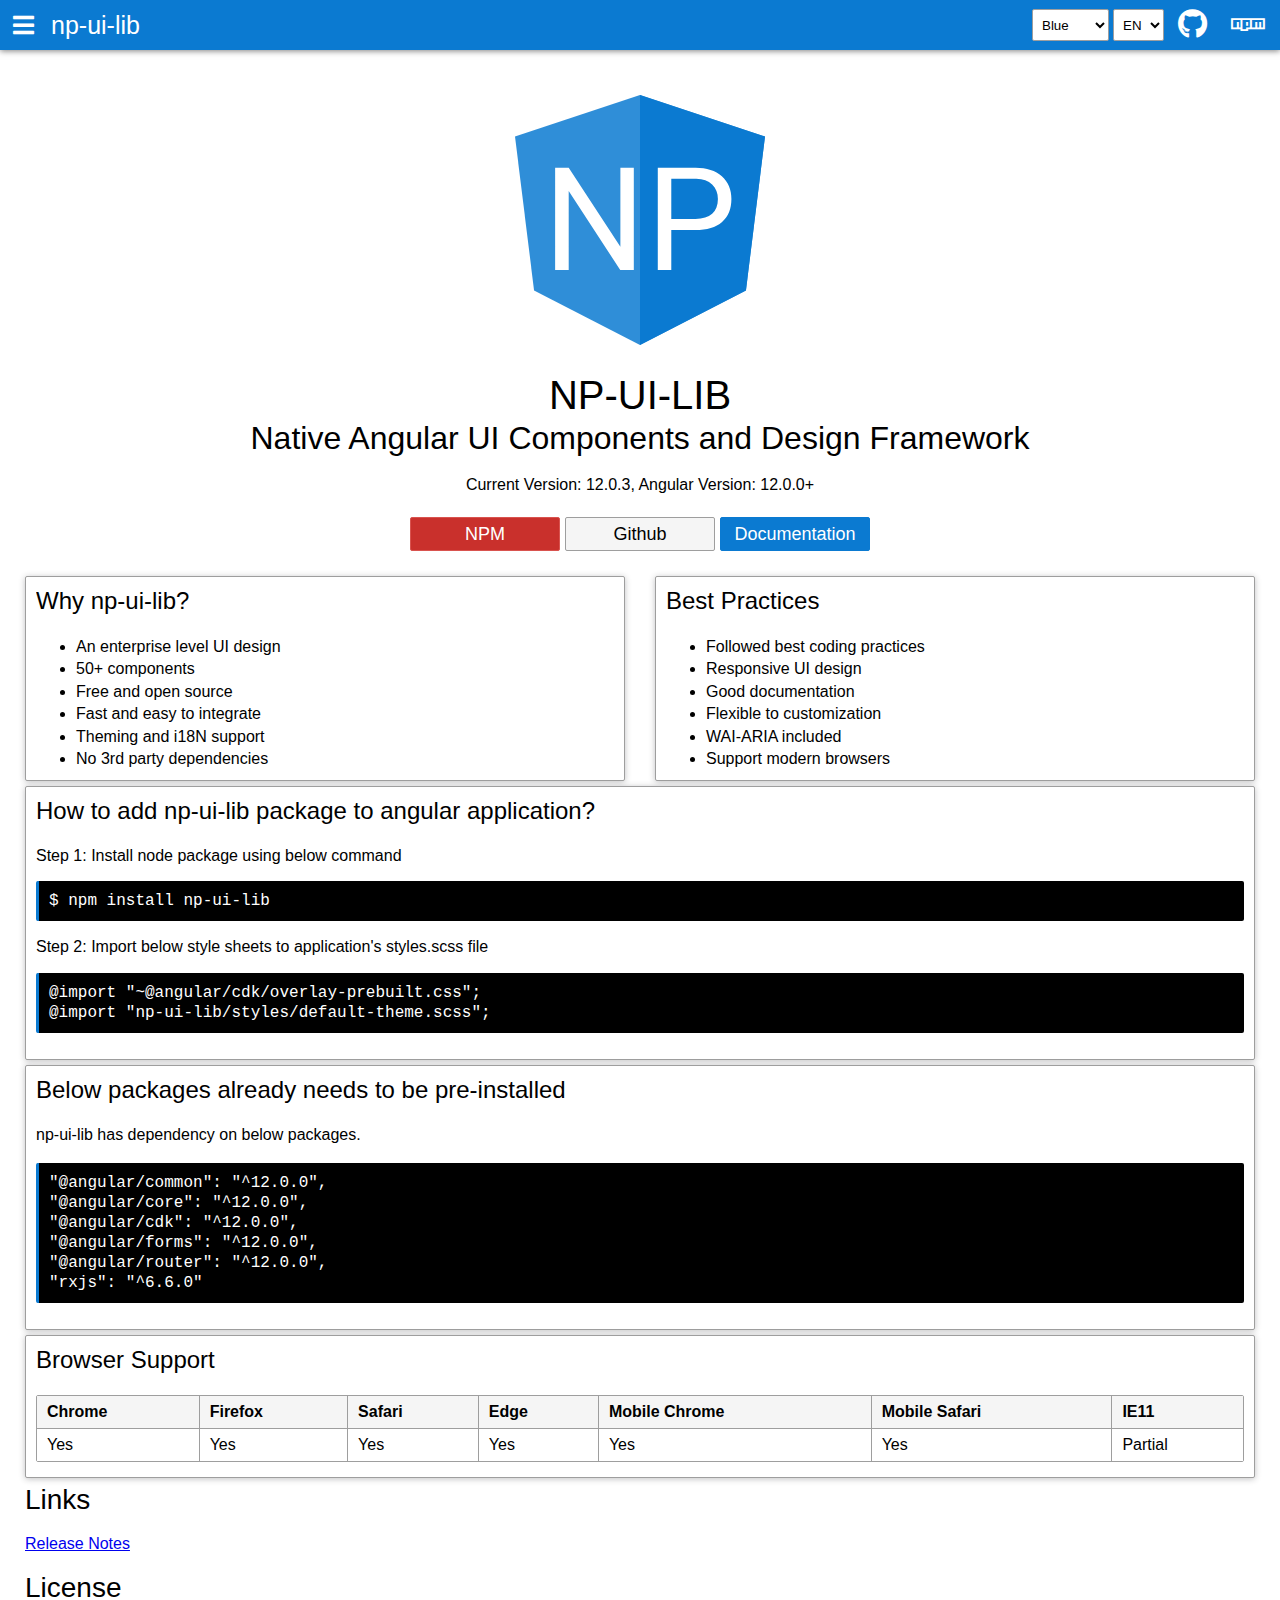
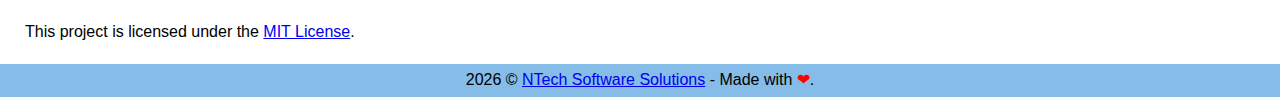
==== index.html @ be10146e "update website" ====
<!DOCTYPE html><html lang="en"><head>
    <meta charset="utf-8">
    <title>np-ui-lib - Angular UI Framework</title>
    <base href="/">
    <meta name="viewport" content="width=device-width, initial-scale=1">
    <link type="image/x-icon" href="favicon.ico" rel="icon">
  <style>html{font-family:Roboto,Helvetica Neue Light,Helvetica Neue,Helvetica,Arial,Lucida Grande,sans-serif;font-size:16px;line-height:1.4rem;}body{padding:0;height:100%;width:100%;}body{margin:0;}.blue-theme *{box-sizing:border-box;outline:none;}.blue-theme ::-ms-clear{display:none;}</style><link rel="stylesheet" href="styles.css" media="print" onload="this.media='all'"><noscript><link rel="stylesheet" href="styles.css"></noscript></head>
  <body class="blue-theme">
    <app-root></app-root>
  <script src="runtime-es2015.js" type="module"></script><script src="runtime-es5.js" nomodule defer></script><script src="polyfills-es5.js" nomodule defer></script><script src="polyfills-es2015.js" type="module"></script><script src="main-es2015.js" type="module"></script><script src="main-es5.js" nomodule defer></script>

</body></html>
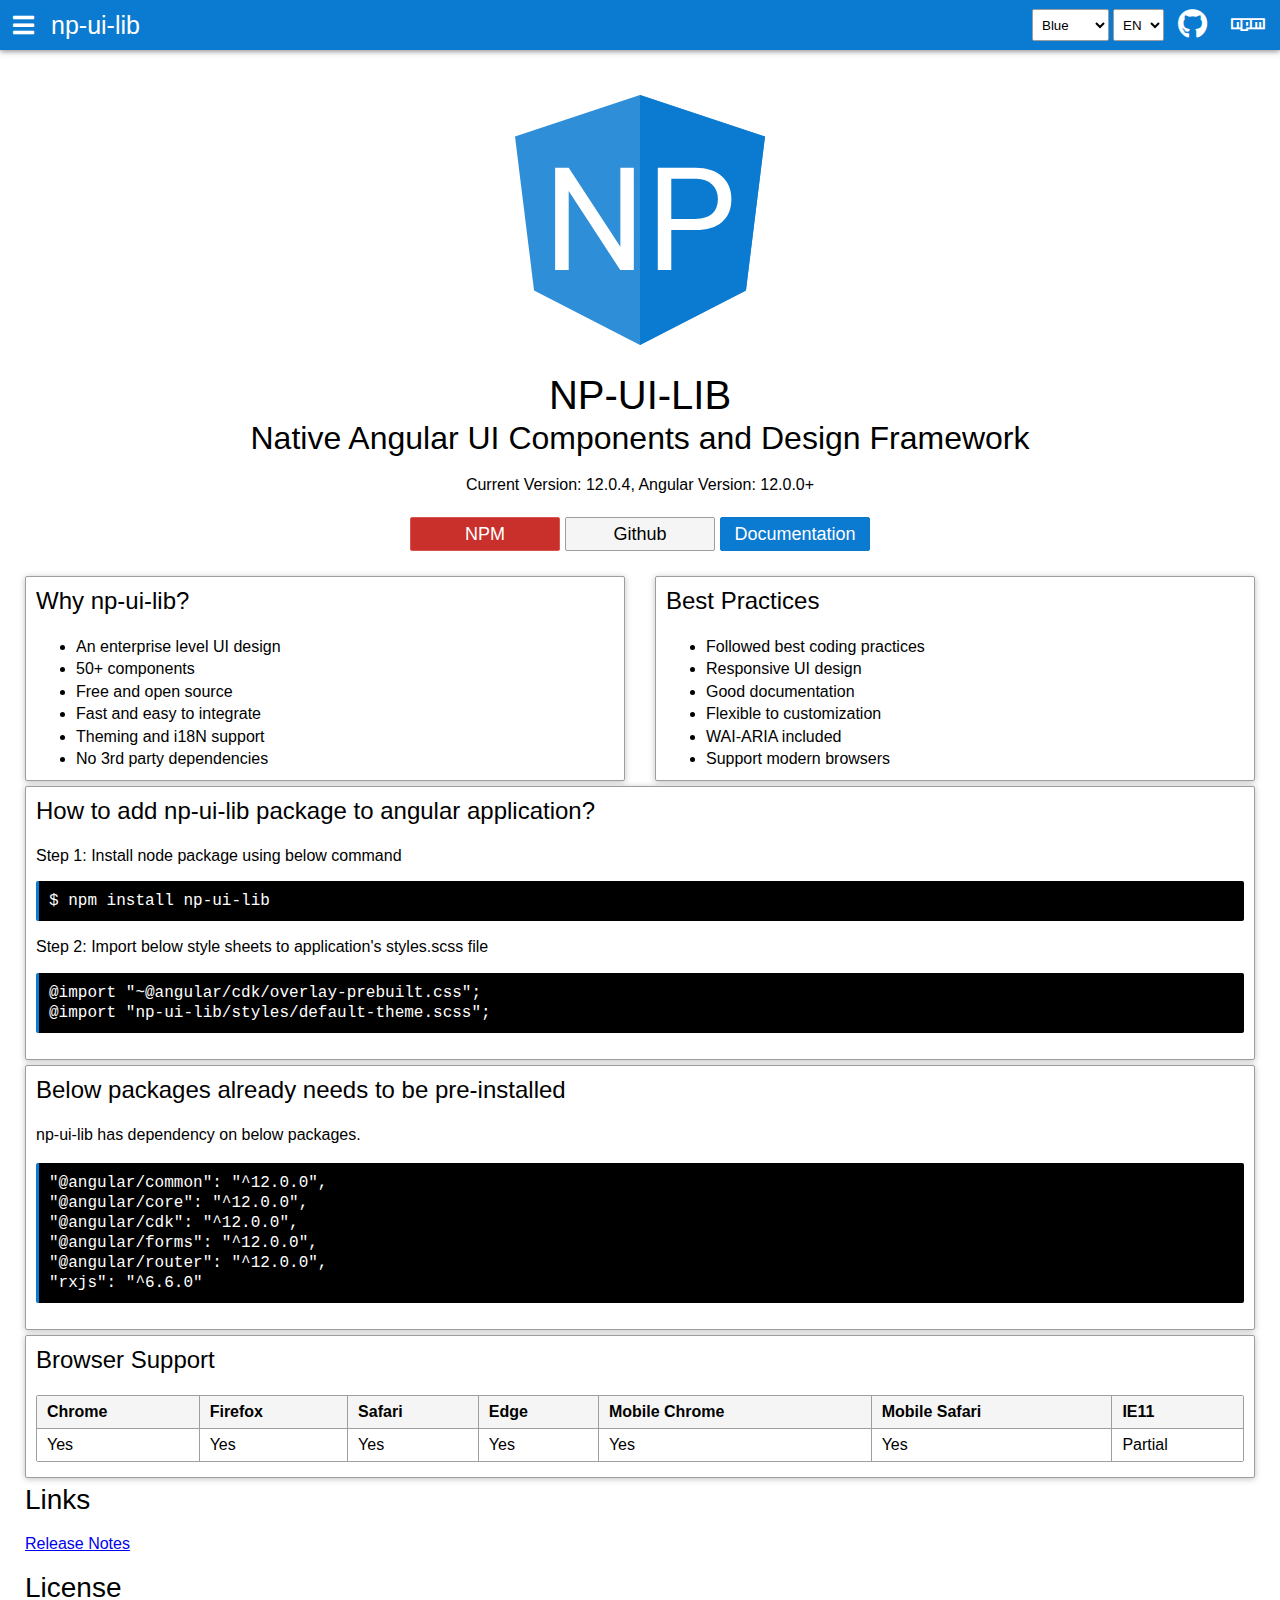
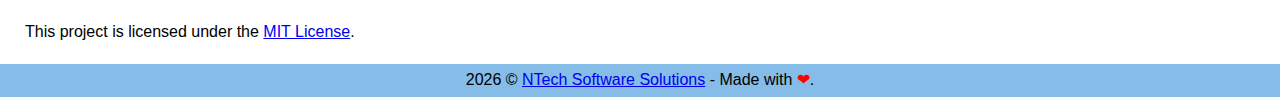
==== commit e589578b: "update website" ====
--- a/index.html
+++ b/index.html
@@ -1,12 +1,17 @@
 <!DOCTYPE html><html lang="en"><head>
-    <meta charset="utf-8">
-    <title>np-ui-lib - Angular UI Framework</title>
-    <base href="/">
-    <meta name="viewport" content="width=device-width, initial-scale=1">
-    <link type="image/x-icon" href="favicon.ico" rel="icon">
-  <style>html{font-family:Roboto,Helvetica Neue Light,Helvetica Neue,Helvetica,Arial,Lucida Grande,sans-serif;font-size:16px;line-height:1.4rem;}body{padding:0;height:100%;width:100%;}body{margin:0;}.blue-theme *{box-sizing:border-box;outline:none;}.blue-theme ::-ms-clear{display:none;}</style><link rel="stylesheet" href="styles.css" media="print" onload="this.media='all'"><noscript><link rel="stylesheet" href="styles.css"></noscript></head>
-  <body class="blue-theme">
-    <app-root></app-root>
-  <script src="runtime-es2015.js" type="module"></script><script src="runtime-es5.js" nomodule defer></script><script src="polyfills-es5.js" nomodule defer></script><script src="polyfills-es2015.js" type="module"></script><script src="main-es2015.js" type="module"></script><script src="main-es5.js" nomodule defer></script>
+  <title>np-ui-lib</title>
+  <base href="/">
+  <meta charset="utf-8">
+  <meta name="description" content="angular ui components and design framework">
+  <meta name="keywords" content="angular, angularjs, angular ui, ui framework, angular components, custom components, nilav patel, design framework">
+  <meta name="author" content="nilav patel">
+  <meta name="robots" content="index,follow">
+  <meta name="viewport" content="width=device-width, initial-scale=1">
+  <link type="image/x-icon" href="favicon.ico" rel="icon">
+<style>html{font-family:Roboto,Helvetica Neue Light,Helvetica Neue,Helvetica,Arial,Lucida Grande,sans-serif;font-size:16px;line-height:1.4rem;}body{padding:0;height:100%;width:100%;}body{margin:0;}.blue-theme *{box-sizing:border-box;outline:none;}.blue-theme ::-ms-clear{display:none;}</style><link rel="stylesheet" href="styles.css" media="print" onload="this.media='all'"><noscript><link rel="stylesheet" href="styles.css"></noscript></head>
+
+<body class="blue-theme">
+  <app-root></app-root>
+<script src="runtime-es2015.js" type="module"></script><script src="runtime-es5.js" nomodule defer></script><script src="polyfills-es5.js" nomodule defer></script><script src="polyfills-es2015.js" type="module"></script><script src="main-es2015.js" type="module"></script><script src="main-es5.js" nomodule defer></script>
 
 </body></html>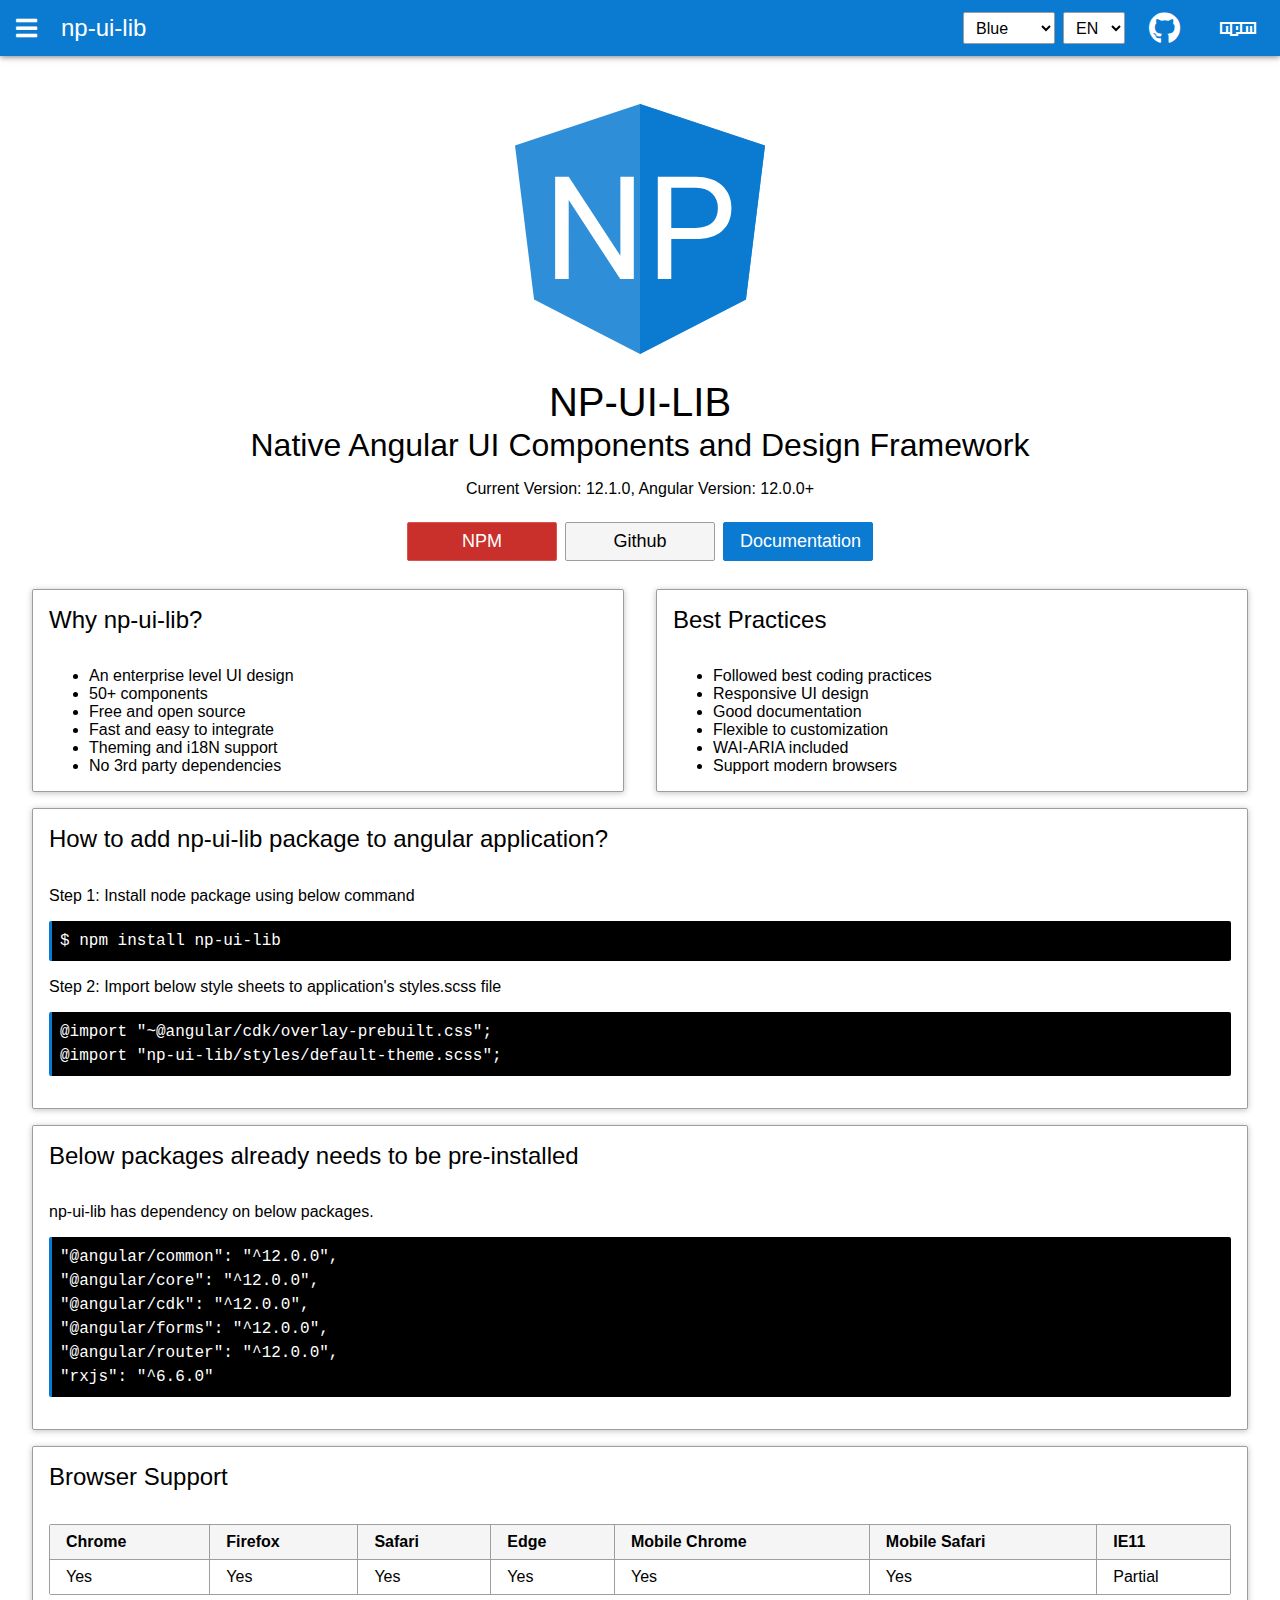
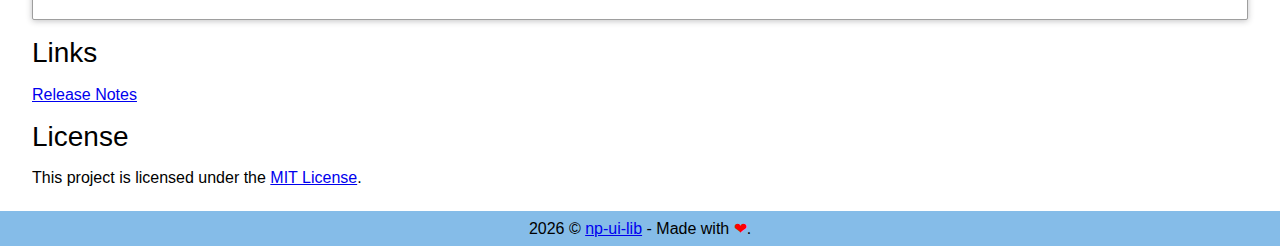
==== commit e62ee6a2: "update documentation" ====
--- a/index.html
+++ b/index.html
@@ -8,7 +8,7 @@
   <meta name="robots" content="index,follow">
   <meta name="viewport" content="width=device-width, initial-scale=1">
   <link type="image/x-icon" href="favicon.ico" rel="icon">
-<style>html{font-family:Roboto,Helvetica Neue Light,Helvetica Neue,Helvetica,Arial,Lucida Grande,sans-serif;font-size:16px;line-height:1.4rem;}body{padding:0;height:100%;width:100%;}body{margin:0;}.blue-theme *{box-sizing:border-box;outline:none;}.blue-theme ::-ms-clear{display:none;}</style><link rel="stylesheet" href="styles.css" media="print" onload="this.media='all'"><noscript><link rel="stylesheet" href="styles.css"></noscript></head>
+<style>html{font-family:Roboto,Helvetica Neue Light,Helvetica Neue,Helvetica,Arial,Lucida Grande,sans-serif;}body{margin:0;padding:0;height:100%;width:100%;}.blue-theme{font-size:16px;}.blue-theme *{box-sizing:border-box;outline:none;}.blue-theme ::-ms-clear{display:none;}</style><link rel="stylesheet" href="styles.css" media="print" onload="this.media='all'"><noscript><link rel="stylesheet" href="styles.css"></noscript></head>
 
 <body class="blue-theme">
   <app-root></app-root>
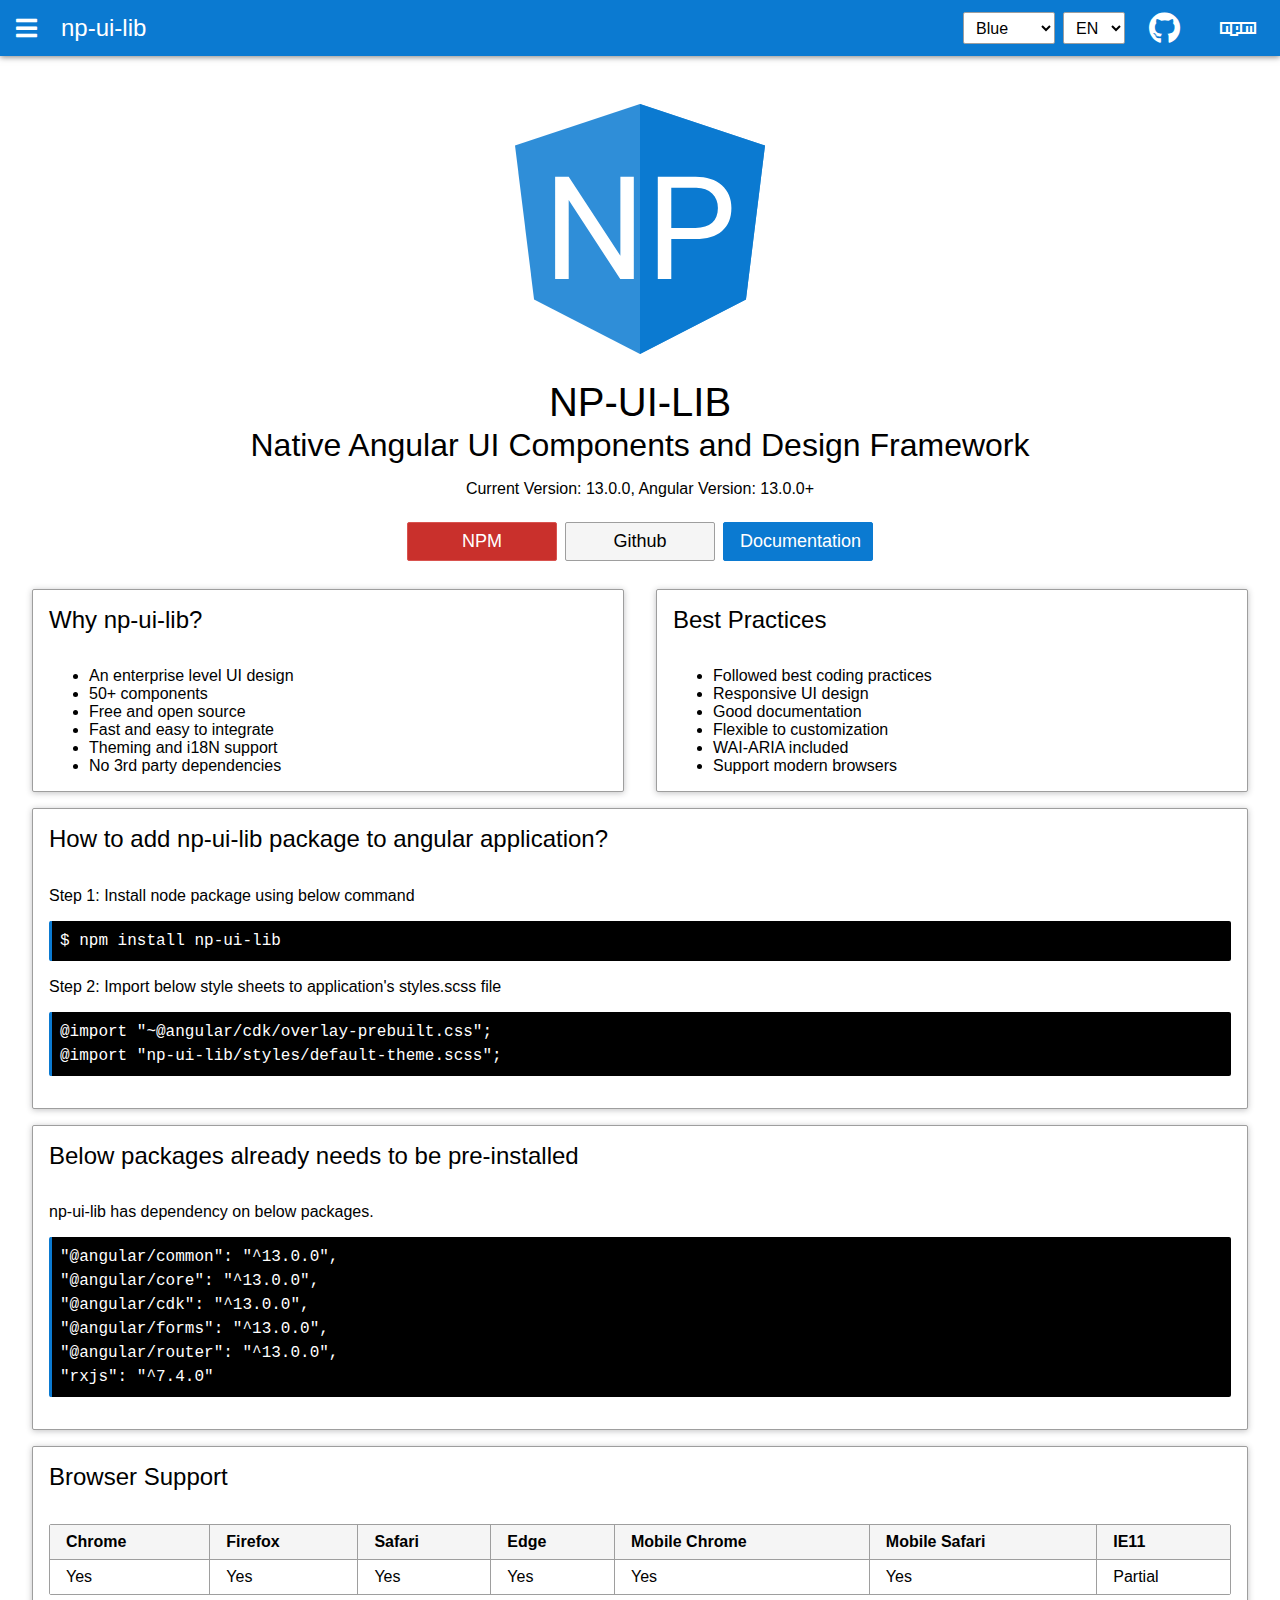
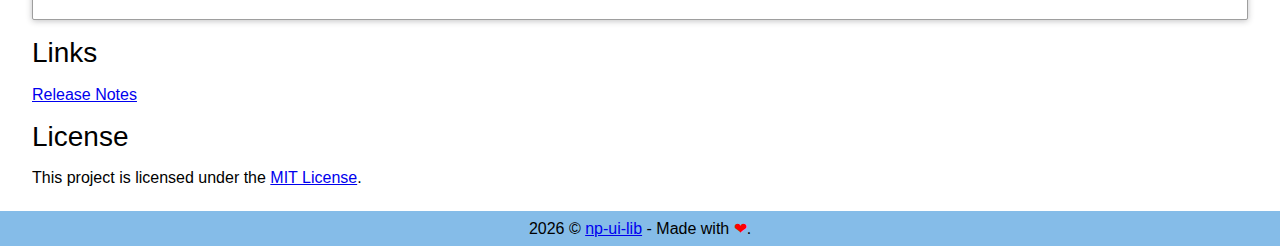
==== commit f6787d70: "update website" ====
--- a/index.html
+++ b/index.html
@@ -8,10 +8,10 @@
   <meta name="robots" content="index,follow">
   <meta name="viewport" content="width=device-width, initial-scale=1">
   <link type="image/x-icon" href="favicon.ico" rel="icon">
-<style>html{font-family:Roboto,Helvetica Neue Light,Helvetica Neue,Helvetica,Arial,Lucida Grande,sans-serif;}body{margin:0;padding:0;height:100%;width:100%;}.blue-theme{font-size:16px;}.blue-theme *{box-sizing:border-box;outline:none;}.blue-theme ::-ms-clear{display:none;}</style><link rel="stylesheet" href="styles.css" media="print" onload="this.media='all'"><noscript><link rel="stylesheet" href="styles.css"></noscript></head>
+<style>html{font-family:Roboto,Helvetica Neue Light,Helvetica Neue,Helvetica,Arial,Lucida Grande,sans-serif}body{margin:0;padding:0;height:100%;width:100%}.blue-theme{font-size:16px}.blue-theme *{box-sizing:border-box;outline:none}.blue-theme ::-ms-clear{display:none}</style><link rel="stylesheet" href="styles.84f4577395515f0b.css" media="print" onload="this.media='all'"><noscript><link rel="stylesheet" href="styles.84f4577395515f0b.css"></noscript></head>
 
 <body class="blue-theme">
   <app-root></app-root>
-<script src="runtime-es2015.js" type="module"></script><script src="runtime-es5.js" nomodule defer></script><script src="polyfills-es5.js" nomodule defer></script><script src="polyfills-es2015.js" type="module"></script><script src="main-es2015.js" type="module"></script><script src="main-es5.js" nomodule defer></script>
+<script src="runtime.3943f95a53a4e00d.js" type="module"></script><script src="polyfills.7c4b5bbf36d58424.js" type="module"></script><script src="main.ea9d817a5fc94667.js" type="module"></script>
 
 </body></html>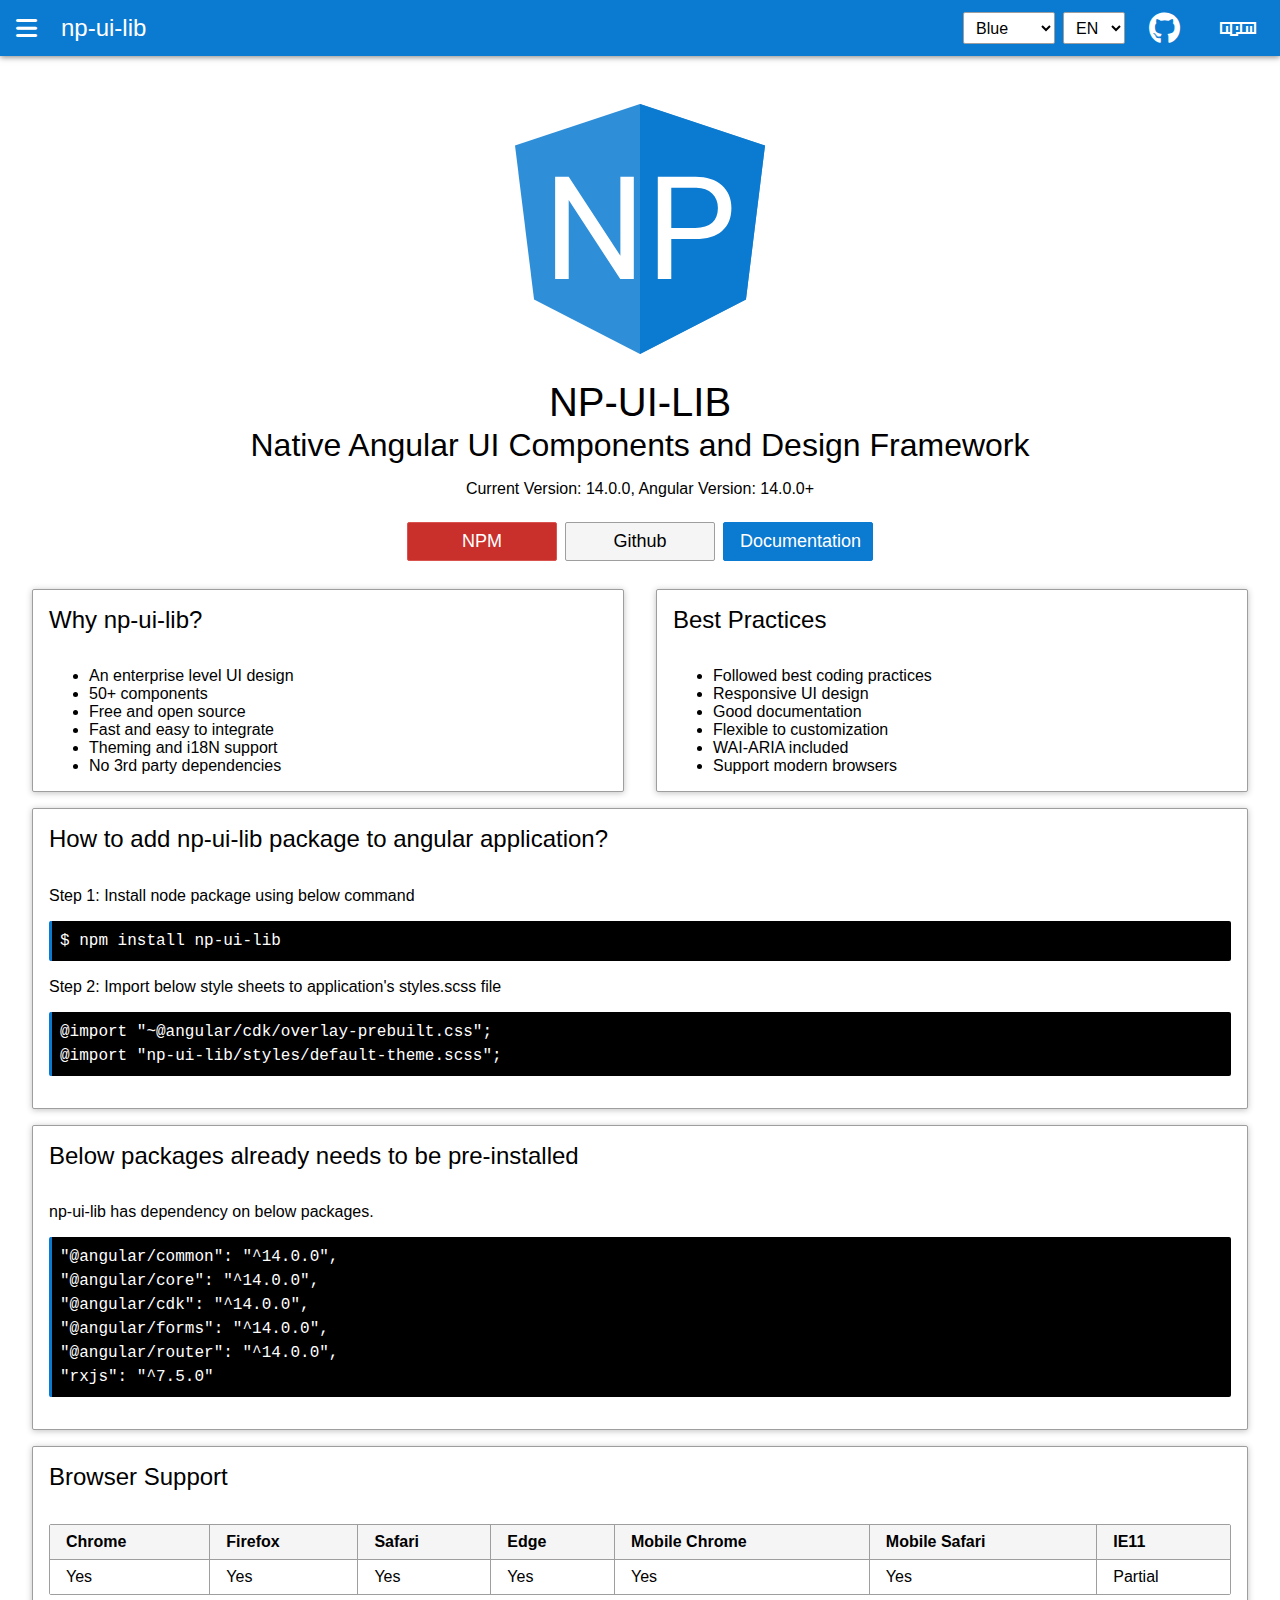
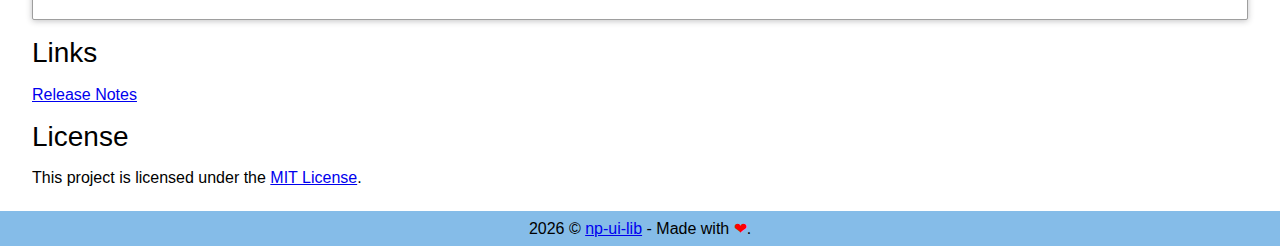
==== commit d0608be7: "add files" ====
--- a/index.html
+++ b/index.html
@@ -8,10 +8,10 @@
   <meta name="robots" content="index,follow">
   <meta name="viewport" content="width=device-width, initial-scale=1">
   <link type="image/x-icon" href="favicon.ico" rel="icon">
-<style>html{font-family:Roboto,Helvetica Neue Light,Helvetica Neue,Helvetica,Arial,Lucida Grande,sans-serif}body{margin:0;padding:0;height:100%;width:100%}.blue-theme{font-size:16px}.blue-theme *{box-sizing:border-box;outline:none}.blue-theme ::-ms-clear{display:none}</style><link rel="stylesheet" href="styles.84f4577395515f0b.css" media="print" onload="this.media='all'"><noscript><link rel="stylesheet" href="styles.84f4577395515f0b.css"></noscript></head>
+<style>html{font-family:Roboto,Helvetica Neue Light,Helvetica Neue,Helvetica,Arial,Lucida Grande,sans-serif}body{margin:0;padding:0;height:100%;width:100%}.blue-theme{font-size:16px}.blue-theme *{box-sizing:border-box;outline:none}.blue-theme ::-ms-clear{display:none}:root{--fa-font-brands:normal 400 1em/1 "Font Awesome 6 Brands"}@font-face{font-family:"Font Awesome 6 Brands";font-style:normal;font-weight:400;font-display:block;src:url(fa-brands-400.859fc3887485de84.woff2) format("woff2"),url(fa-brands-400.7fa789ab57acb632.ttf) format("truetype")}:root{--fa-font-regular:normal 400 1em/1 "Font Awesome 6 Free"}@font-face{font-family:"Font Awesome 6 Free";font-style:normal;font-weight:400;font-display:block;src:url(fa-regular-400.2ffd018f0eda6f7b.woff2) format("woff2"),url(fa-regular-400.da02cb7e372f16a2.ttf) format("truetype")}:root{--fa-font-solid:normal 900 1em/1 "Font Awesome 6 Free"}@font-face{font-family:"Font Awesome 6 Free";font-style:normal;font-weight:900;font-display:block;src:url(fa-solid-900.40ddefd79fe7af45.woff2) format("woff2"),url(fa-solid-900.3a463ec33b4fe9f7.ttf) format("truetype")}</style><link rel="stylesheet" href="styles.348b18d981fae91b.css" media="print" onload="this.media='all'"><noscript><link rel="stylesheet" href="styles.348b18d981fae91b.css"></noscript></head>
 
 <body class="blue-theme">
   <app-root></app-root>
-<script src="runtime.3943f95a53a4e00d.js" type="module"></script><script src="polyfills.7c4b5bbf36d58424.js" type="module"></script><script src="main.ea9d817a5fc94667.js" type="module"></script>
+<script src="runtime.bd7b751cd9ae3816.js" type="module"></script><script src="polyfills.12f8d32a21f3daa6.js" type="module"></script><script src="main.6cc21eab838e517d.js" type="module"></script>
 
 </body></html>--- a/styles.348b18d981fae91b.css
+++ b/styles.348b18d981fae91b.css
@@ -0,0 +1,5 @@
+.cdk-overlay-container,.cdk-global-overlay-wrapper{pointer-events:none;top:0;left:0;height:100%;width:100%}.cdk-overlay-container{position:fixed;z-index:1000}.cdk-overlay-container:empty{display:none}.cdk-global-overlay-wrapper{display:flex;position:absolute;z-index:1000}.cdk-overlay-pane{position:absolute;pointer-events:auto;box-sizing:border-box;z-index:1000;display:flex;max-width:100%;max-height:100%}.cdk-overlay-backdrop{position:absolute;top:0;bottom:0;left:0;right:0;z-index:1000;pointer-events:auto;-webkit-tap-highlight-color:rgba(0,0,0,0);transition:opacity .4s cubic-bezier(.25,.8,.25,1);opacity:0}.cdk-overlay-backdrop.cdk-overlay-backdrop-showing{opacity:1}.cdk-high-contrast-active .cdk-overlay-backdrop.cdk-overlay-backdrop-showing{opacity:.6}.cdk-overlay-dark-backdrop{background:rgba(0,0,0,.32)}.cdk-overlay-transparent-backdrop{transition:visibility 1ms linear,opacity 1ms linear;visibility:hidden;opacity:1}.cdk-overlay-transparent-backdrop.cdk-overlay-backdrop-showing{opacity:0;visibility:visible}.cdk-overlay-backdrop-noop-animation{transition:none}.cdk-overlay-connected-position-bounding-box{position:absolute;z-index:1000;display:flex;flex-direction:column;min-width:1px;min-height:1px}.cdk-global-scrollblock{position:fixed;width:100%;overflow-y:scroll}html{font-family:Roboto,Helvetica Neue Light,Helvetica Neue,Helvetica,Arial,Lucida Grande,sans-serif}body{margin:0;padding:0;height:100%;width:100%}.blue-theme{font-size:16px}.blue-theme button,.blue-theme input,.blue-theme optgroup,.blue-theme select{margin:0}.blue-theme textarea{margin:0;resize:vertical}.blue-theme *{box-sizing:border-box;outline:none}.blue-theme svg{fill:currentColor}.blue-theme ::-ms-clear{display:none}.blue-theme .np-icon{display:inline-block;vertical-align:middle;height:1.5rem;width:1.5rem;color:inherit}.blue-theme .np-icon-sm{display:inline-block;vertical-align:middle;height:1rem;width:1rem;color:inherit}.blue-theme .np-row{display:flex;flex-wrap:wrap;margin-right:-1rem;margin-left:-1rem}.blue-theme .np-col,.blue-theme .np-col-1,.blue-theme .np-col-10,.blue-theme .np-col-11,.blue-theme .np-col-12,.blue-theme .np-col-2,.blue-theme .np-col-3,.blue-theme .np-col-4,.blue-theme .np-col-5,.blue-theme .np-col-6,.blue-theme .np-col-7,.blue-theme .np-col-8,.blue-theme .np-col-9,.blue-theme .np-col-lg,.blue-theme .np-col-lg-1,.blue-theme .np-col-lg-10,.blue-theme .np-col-lg-11,.blue-theme .np-col-lg-12,.blue-theme .np-col-lg-2,.blue-theme .np-col-lg-3,.blue-theme .np-col-lg-4,.blue-theme .np-col-lg-5,.blue-theme .np-col-lg-6,.blue-theme .np-col-lg-7,.blue-theme .np-col-lg-8,.blue-theme .np-col-lg-9,.blue-theme .np-col-md,.blue-theme .np-col-md-1,.blue-theme .np-col-md-10,.blue-theme .np-col-md-11,.blue-theme .np-col-md-12,.blue-theme .np-col-md-2,.blue-theme .np-col-md-3,.blue-theme .np-col-md-4,.blue-theme .np-col-md-5,.blue-theme .np-col-md-6,.blue-theme .np-col-md-7,.blue-theme .np-col-md-8,.blue-theme .np-col-md-9,.blue-theme .np-col-sm,.blue-theme .np-col-sm-1,.blue-theme .np-col-sm-10,.blue-theme .np-col-sm-11,.blue-theme .np-col-sm-12,.blue-theme .np-col-sm-2,.blue-theme .np-col-sm-3,.blue-theme .np-col-sm-4,.blue-theme .np-col-sm-5,.blue-theme .np-col-sm-6,.blue-theme .np-col-sm-7,.blue-theme .np-col-sm-8,.blue-theme .np-col-sm-9,.blue-theme .np-col-xl,.blue-theme .np-col-xl-1,.blue-theme .np-col-xl-10,.blue-theme .np-col-xl-11,.blue-theme .np-col-xl-12,.blue-theme .np-col-xl-2,.blue-theme .np-col-xl-3,.blue-theme .np-col-xl-4,.blue-theme .np-col-xl-5,.blue-theme .np-col-xl-6,.blue-theme .np-col-xl-7,.blue-theme .np-col-xl-8,.blue-theme .np-col-xl-9{position:relative;flex-basis:0;flex-grow:1;max-width:100%;padding-right:1rem;padding-left:1rem}@media (max-width: 767px){.blue-theme .np-col,.blue-theme .np-col-1,.blue-theme .np-col-10,.blue-theme .np-col-11,.blue-theme .np-col-12,.blue-theme .np-col-2,.blue-theme .np-col-3,.blue-theme .np-col-4,.blue-theme .np-col-5,.blue-theme .np-col-6,.blue-theme .np-col-7,.blue-theme .np-col-8,.blue-theme .np-col-9,.blue-theme .np-col-lg,.blue-theme .np-col-lg-1,.blue-theme .np-col-lg-10,.blue-theme .np-col-lg-11,.blue-theme .np-col-lg-12,.blue-theme .np-col-lg-2,.blue-theme .np-col-lg-3,.blue-theme .np-col-lg-4,.blue-theme .np-col-lg-5,.blue-theme .np-col-lg-6,.blue-theme .np-col-lg-7,.blue-theme .np-col-lg-8,.blue-theme .np-col-lg-9,.blue-theme .np-col-md,.blue-theme .np-col-md-1,.blue-theme .np-col-md-10,.blue-theme .np-col-md-11,.blue-theme .np-col-md-12,.blue-theme .np-col-md-2,.blue-theme .np-col-md-3,.blue-theme .np-col-md-4,.blue-theme .np-col-md-5,.blue-theme .np-col-md-6,.blue-theme .np-col-md-7,.blue-theme .np-col-md-8,.blue-theme .np-col-md-9,.blue-theme .np-col-sm,.blue-theme .np-col-sm-1,.blue-theme .np-col-sm-10,.blue-theme .np-col-sm-11,.blue-theme .np-col-sm-12,.blue-theme .np-col-sm-2,.blue-theme .np-col-sm-3,.blue-theme .np-col-sm-4,.blue-theme .np-col-sm-5,.blue-theme .np-col-sm-6,.blue-theme .np-col-sm-7,.blue-theme .np-col-sm-8,.blue-theme .np-col-sm-9,.blue-theme .np-col-xl,.blue-theme .np-col-xl-1,.blue-theme .np-col-xl-10,.blue-theme .np-col-xl-11,.blue-theme .np-col-xl-12,.blue-theme .np-col-xl-2,.blue-theme .np-col-xl-3,.blue-theme .np-col-xl-4,.blue-theme .np-col-xl-5,.blue-theme .np-col-xl-6,.blue-theme .np-col-xl-7,.blue-theme .np-col-xl-8,.blue-theme .np-col-xl-9{padding-right:1rem;padding-left:1rem}}@media (min-width: 768px) and (max-width: 991px){.blue-theme .np-col,.blue-theme .np-col-1,.blue-theme .np-col-10,.blue-theme .np-col-11,.blue-theme .np-col-12,.blue-theme .np-col-2,.blue-theme .np-col-3,.blue-theme .np-col-4,.blue-theme .np-col-5,.blue-theme .np-col-6,.blue-theme .np-col-7,.blue-theme .np-col-8,.blue-theme .np-col-9,.blue-theme .np-col-lg,.blue-theme .np-col-lg-1,.blue-theme .np-col-lg-10,.blue-theme .np-col-lg-11,.blue-theme .np-col-lg-12,.blue-theme .np-col-lg-2,.blue-theme .np-col-lg-3,.blue-theme .np-col-lg-4,.blue-theme .np-col-lg-5,.blue-theme .np-col-lg-6,.blue-theme .np-col-lg-7,.blue-theme .np-col-lg-8,.blue-theme .np-col-lg-9,.blue-theme .np-col-md,.blue-theme .np-col-md-1,.blue-theme .np-col-md-10,.blue-theme .np-col-md-11,.blue-theme .np-col-md-12,.blue-theme .np-col-md-2,.blue-theme .np-col-md-3,.blue-theme .np-col-md-4,.blue-theme .np-col-md-5,.blue-theme .np-col-md-6,.blue-theme .np-col-md-7,.blue-theme .np-col-md-8,.blue-theme .np-col-md-9,.blue-theme .np-col-sm,.blue-theme .np-col-sm-1,.blue-theme .np-col-sm-10,.blue-theme .np-col-sm-11,.blue-theme .np-col-sm-12,.blue-theme .np-col-sm-2,.blue-theme .np-col-sm-3,.blue-theme .np-col-sm-4,.blue-theme .np-col-sm-5,.blue-theme .np-col-sm-6,.blue-theme .np-col-sm-7,.blue-theme .np-col-sm-8,.blue-theme .np-col-sm-9,.blue-theme .np-col-xl,.blue-theme .np-col-xl-1,.blue-theme .np-col-xl-10,.blue-theme .np-col-xl-11,.blue-theme .np-col-xl-12,.blue-theme .np-col-xl-2,.blue-theme .np-col-xl-3,.blue-theme .np-col-xl-4,.blue-theme .np-col-xl-5,.blue-theme .np-col-xl-6,.blue-theme .np-col-xl-7,.blue-theme .np-col-xl-8,.blue-theme .np-col-xl-9{padding-right:1rem;padding-left:1rem}}@media (min-width: 992px) and (max-width: 1199px){.blue-theme .np-col,.blue-theme .np-col-1,.blue-theme .np-col-10,.blue-theme .np-col-11,.blue-theme .np-col-12,.blue-theme .np-col-2,.blue-theme .np-col-3,.blue-theme .np-col-4,.blue-theme .np-col-5,.blue-theme .np-col-6,.blue-theme .np-col-7,.blue-theme .np-col-8,.blue-theme .np-col-9,.blue-theme .np-col-lg,.blue-theme .np-col-lg-1,.blue-theme .np-col-lg-10,.blue-theme .np-col-lg-11,.blue-theme .np-col-lg-12,.blue-theme .np-col-lg-2,.blue-theme .np-col-lg-3,.blue-theme .np-col-lg-4,.blue-theme .np-col-lg-5,.blue-theme .np-col-lg-6,.blue-theme .np-col-lg-7,.blue-theme .np-col-lg-8,.blue-theme .np-col-lg-9,.blue-theme .np-col-md,.blue-theme .np-col-md-1,.blue-theme .np-col-md-10,.blue-theme .np-col-md-11,.blue-theme .np-col-md-12,.blue-theme .np-col-md-2,.blue-theme .np-col-md-3,.blue-theme .np-col-md-4,.blue-theme .np-col-md-5,.blue-theme .np-col-md-6,.blue-theme .np-col-md-7,.blue-theme .np-col-md-8,.blue-theme .np-col-md-9,.blue-theme .np-col-sm,.blue-theme .np-col-sm-1,.blue-theme .np-col-sm-10,.blue-theme .np-col-sm-11,.blue-theme .np-col-sm-12,.blue-theme .np-col-sm-2,.blue-theme .np-col-sm-3,.blue-theme .np-col-sm-4,.blue-theme .np-col-sm-5,.blue-theme .np-col-sm-6,.blue-theme .np-col-sm-7,.blue-theme .np-col-sm-8,.blue-theme .np-col-sm-9,.blue-theme .np-col-xl,.blue-theme .np-col-xl-1,.blue-theme .np-col-xl-10,.blue-theme .np-col-xl-11,.blue-theme .np-col-xl-12,.blue-theme .np-col-xl-2,.blue-theme .np-col-xl-3,.blue-theme .np-col-xl-4,.blue-theme .np-col-xl-5,.blue-theme .np-col-xl-6,.blue-theme .np-col-xl-7,.blue-theme .np-col-xl-8,.blue-theme .np-col-xl-9{padding-right:1rem;padding-left:1rem}}@media (min-width: 1200px){.blue-theme .np-col,.blue-theme .np-col-1,.blue-theme .np-col-10,.blue-theme .np-col-11,.blue-theme .np-col-12,.blue-theme .np-col-2,.blue-theme .np-col-3,.blue-theme .np-col-4,.blue-theme .np-col-5,.blue-theme .np-col-6,.blue-theme .np-col-7,.blue-theme .np-col-8,.blue-theme .np-col-9,.blue-theme .np-col-lg,.blue-theme .np-col-lg-1,.blue-theme .np-col-lg-10,.blue-theme .np-col-lg-11,.blue-theme .np-col-lg-12,.blue-theme .np-col-lg-2,.blue-theme .np-col-lg-3,.blue-theme .np-col-lg-4,.blue-theme .np-col-lg-5,.blue-theme .np-col-lg-6,.blue-theme .np-col-lg-7,.blue-theme .np-col-lg-8,.blue-theme .np-col-lg-9,.blue-theme .np-col-md,.blue-theme .np-col-md-1,.blue-theme .np-col-md-10,.blue-theme .np-col-md-11,.blue-theme .np-col-md-12,.blue-theme .np-col-md-2,.blue-theme .np-col-md-3,.blue-theme .np-col-md-4,.blue-theme .np-col-md-5,.blue-theme .np-col-md-6,.blue-theme .np-col-md-7,.blue-theme .np-col-md-8,.blue-theme .np-col-md-9,.blue-theme .np-col-sm,.blue-theme .np-col-sm-1,.blue-theme .np-col-sm-10,.blue-theme .np-col-sm-11,.blue-theme .np-col-sm-12,.blue-theme .np-col-sm-2,.blue-theme .np-col-sm-3,.blue-theme .np-col-sm-4,.blue-theme .np-col-sm-5,.blue-theme .np-col-sm-6,.blue-theme .np-col-sm-7,.blue-theme .np-col-sm-8,.blue-theme .np-col-sm-9,.blue-theme .np-col-xl,.blue-theme .np-col-xl-1,.blue-theme .np-col-xl-10,.blue-theme .np-col-xl-11,.blue-theme .np-col-xl-12,.blue-theme .np-col-xl-2,.blue-theme .np-col-xl-3,.blue-theme .np-col-xl-4,.blue-theme .np-col-xl-5,.blue-theme .np-col-xl-6,.blue-theme .np-col-xl-7,.blue-theme .np-col-xl-8,.blue-theme .np-col-xl-9{padding-right:1rem;padding-left:1rem}}.blue-theme .np-col-auto{flex:0 0 auto;width:auto}.blue-theme .np-col-1{flex:0 0 8.333333%;max-width:8.333333%}.blue-theme .np-col-2{flex:0 0 16.666667%;max-width:16.666667%}.blue-theme .np-col-3{flex:0 0 25%;max-width:25%}.blue-theme .np-col-4{flex:0 0 33.333333%;max-width:33.333333%}.blue-theme .np-col-5{flex:0 0 41.666667%;max-width:41.666667%}.blue-theme .np-col-6{flex:0 0 50%;max-width:50%}.blue-theme .np-col-7{flex:0 0 58.333333%;max-width:58.333333%}.blue-theme .np-col-8{flex:0 0 66.666667%;max-width:66.666667%}.blue-theme .np-col-9{flex:0 0 75%;max-width:75%}.blue-theme .np-col-10{flex:0 0 83.333333%;max-width:83.333333%}.blue-theme .np-col-11{flex:0 0 91.666667%;max-width:91.666667%}.blue-theme .np-col-12{flex:0 0 100%;max-width:100%}.blue-theme .np-no-gutters{margin-right:0;margin-left:0}.blue-theme .np-no-gutters>.np-col,.blue-theme .np-no-gutters>[class*=np-col-]{padding-right:0;padding-left:0}.blue-theme .np-offset-1{margin-left:8.333333%}.blue-theme .np-offset-2{margin-left:16.666667%}.blue-theme .np-offset-3{margin-left:25%}.blue-theme .np-offset-4{margin-left:33.333333%}.blue-theme .np-offset-5{margin-left:41.666667%}.blue-theme .np-offset-6{margin-left:50%}.blue-theme .np-offset-7{margin-left:58.333333%}.blue-theme .np-offset-8{margin-left:66.666667%}.blue-theme .np-offset-9{margin-left:75%}.blue-theme .np-offset-10{margin-left:83.333333%}.blue-theme .np-offset-11{margin-left:91.666667%}@media (max-width: 767px){.blue-theme .np-col-sm{flex-basis:0;flex-grow:1;max-width:100%}.blue-theme .np-col-sm-auto{flex:0 0 auto;width:auto}.blue-theme .np-col-sm-1{flex:0 0 8.333333%;max-width:8.333333%}.blue-theme .np-col-sm-2{flex:0 0 16.666667%;max-width:16.666667%}.blue-theme .np-col-sm-3{flex:0 0 25%;max-width:25%}.blue-theme .np-col-sm-4{flex:0 0 33.333333%;max-width:33.333333%}.blue-theme .np-col-sm-5{flex:0 0 41.666667%;max-width:41.666667%}.blue-theme .np-col-sm-6{flex:0 0 50%;max-width:50%}.blue-theme .np-col-sm-7{flex:0 0 58.333333%;max-width:58.333333%}.blue-theme .np-col-sm-8{flex:0 0 66.666667%;max-width:66.666667%}.blue-theme .np-col-sm-9{flex:0 0 75%;max-width:75%}.blue-theme .np-col-sm-10{flex:0 0 83.333333%;max-width:83.333333%}.blue-theme .np-col-sm-11{flex:0 0 91.666667%;max-width:91.666667%}.blue-theme .np-col-sm-12{flex:0 0 100%;max-width:100%}.blue-theme .np-offset-sm-0{margin-left:0}.blue-theme .np-offset-sm-1{margin-left:8.333333%}.blue-theme .np-offset-sm-2{margin-left:16.666667%}.blue-theme .np-offset-sm-3{margin-left:25%}.blue-theme .np-offset-sm-4{margin-left:33.333333%}.blue-theme .np-offset-sm-5{margin-left:41.666667%}.blue-theme .np-offset-sm-6{margin-left:50%}.blue-theme .np-offset-sm-7{margin-left:58.333333%}.blue-theme .np-offset-sm-8{margin-left:66.666667%}.blue-theme .np-offset-sm-9{margin-left:75%}.blue-theme .np-offset-sm-10{margin-left:83.333333%}.blue-theme .np-offset-sm-11{margin-left:91.666667%}}@media (min-width: 768px) and (max-width: 991px){.blue-theme .np-col-md{flex-basis:0;flex-grow:1;max-width:100%}.blue-theme .np-col-md-auto{flex:0 0 auto;width:auto}.blue-theme .np-col-md-1{flex:0 0 8.333333%;max-width:8.333333%}.blue-theme .np-col-md-2{flex:0 0 16.666667%;max-width:16.666667%}.blue-theme .np-col-md-3{flex:0 0 25%;max-width:25%}.blue-theme .np-col-md-4{flex:0 0 33.333333%;max-width:33.333333%}.blue-theme .np-col-md-5{flex:0 0 41.666667%;max-width:41.666667%}.blue-theme .np-col-md-6{flex:0 0 50%;max-width:50%}.blue-theme .np-col-md-7{flex:0 0 58.333333%;max-width:58.333333%}.blue-theme .np-col-md-8{flex:0 0 66.666667%;max-width:66.666667%}.blue-theme .np-col-md-9{flex:0 0 75%;max-width:75%}.blue-theme .np-col-md-10{flex:0 0 83.333333%;max-width:83.333333%}.blue-theme .np-col-md-11{flex:0 0 91.666667%;max-width:91.666667%}.blue-theme .np-col-md-12{flex:0 0 100%;max-width:100%}.blue-theme .np-offset-md-0{margin-left:0}.blue-theme .np-offset-md-1{margin-left:8.333333%}.blue-theme .np-offset-md-2{margin-left:16.666667%}.blue-theme .np-offset-md-3{margin-left:25%}.blue-theme .np-offset-md-4{margin-left:33.333333%}.blue-theme .np-offset-md-5{margin-left:41.666667%}.blue-theme .np-offset-md-6{margin-left:50%}.blue-theme .np-offset-md-7{margin-left:58.333333%}.blue-theme .np-offset-md-8{margin-left:66.666667%}.blue-theme .np-offset-md-9{margin-left:75%}.blue-theme .np-offset-md-10{margin-left:83.333333%}.blue-theme .np-offset-md-11{margin-left:91.666667%}}@media (min-width: 992px) and (max-width: 1199px){.blue-theme .np-col-lg{flex-basis:0;flex-grow:1;max-width:100%}.blue-theme .np-col-lg-auto{flex:0 0 auto;width:auto}.blue-theme .np-col-lg-1{flex:0 0 8.333333%;max-width:8.333333%}.blue-theme .np-col-lg-2{flex:0 0 16.666667%;max-width:16.666667%}.blue-theme .np-col-lg-3{flex:0 0 25%;max-width:25%}.blue-theme .np-col-lg-4{flex:0 0 33.333333%;max-width:33.333333%}.blue-theme .np-col-lg-5{flex:0 0 41.666667%;max-width:41.666667%}.blue-theme .np-col-lg-6{flex:0 0 50%;max-width:50%}.blue-theme .np-col-lg-7{flex:0 0 58.333333%;max-width:58.333333%}.blue-theme .np-col-lg-8{flex:0 0 66.666667%;max-width:66.666667%}.blue-theme .np-col-lg-9{flex:0 0 75%;max-width:75%}.blue-theme .np-col-lg-10{flex:0 0 83.333333%;max-width:83.333333%}.blue-theme .np-col-lg-11{flex:0 0 91.666667%;max-width:91.666667%}.blue-theme .np-col-lg-12{flex:0 0 100%;max-width:100%}.blue-theme .np-offset-lg-0{margin-left:0}.blue-theme .np-offset-lg-1{margin-left:8.333333%}.blue-theme .np-offset-lg-2{margin-left:16.666667%}.blue-theme .np-offset-lg-3{margin-left:25%}.blue-theme .np-offset-lg-4{margin-left:33.333333%}.blue-theme .np-offset-lg-5{margin-left:41.666667%}.blue-theme .np-offset-lg-6{margin-left:50%}.blue-theme .np-offset-lg-7{margin-left:58.333333%}.blue-theme .np-offset-lg-8{margin-left:66.666667%}.blue-theme .np-offset-lg-9{margin-left:75%}.blue-theme .np-offset-lg-10{margin-left:83.333333%}.blue-theme .np-offset-lg-11{margin-left:91.666667%}}@media (min-width: 1200px){.blue-theme .np-col-xl{flex-basis:0;flex-grow:1;max-width:100%}.blue-theme .np-col-xl-auto{flex:0 0 auto;width:auto}.blue-theme .np-col-xl-1{flex:0 0 8.333333%;max-width:8.333333%}.blue-theme .np-col-xl-2{flex:0 0 16.666667%;max-width:16.666667%}.blue-theme .np-col-xl-3{flex:0 0 25%;max-width:25%}.blue-theme .np-col-xl-4{flex:0 0 33.333333%;max-width:33.333333%}.blue-theme .np-col-xl-5{flex:0 0 41.666667%;max-width:41.666667%}.blue-theme .np-col-xl-6{flex:0 0 50%;max-width:50%}.blue-theme .np-col-xl-7{flex:0 0 58.333333%;max-width:58.333333%}.blue-theme .np-col-xl-8{flex:0 0 66.666667%;max-width:66.666667%}.blue-theme .np-col-xl-9{flex:0 0 75%;max-width:75%}.blue-theme .np-col-xl-10{flex:0 0 83.333333%;max-width:83.333333%}.blue-theme .np-col-xl-11{flex:0 0 91.666667%;max-width:91.666667%}.blue-theme .np-col-xl-12{flex:0 0 100%;max-width:100%}.blue-theme .np-offset-xl-0{margin-left:0}.blue-theme .np-offset-xl-1{margin-left:8.333333%}.blue-theme .np-offset-xl-2{margin-left:16.666667%}.blue-theme .np-offset-xl-3{margin-left:25%}.blue-theme .np-offset-xl-4{margin-left:33.333333%}.blue-theme .np-offset-xl-5{margin-left:41.666667%}.blue-theme .np-offset-xl-6{margin-left:50%}.blue-theme .np-offset-xl-7{margin-left:58.333333%}.blue-theme .np-offset-xl-8{margin-left:66.666667%}.blue-theme .np-offset-xl-9{margin-left:75%}.blue-theme .np-offset-xl-10{margin-left:83.333333%}.blue-theme .np-offset-xl-11{margin-left:91.666667%}}.blue-theme .justify-content-start{justify-content:flex-start!important}.blue-theme .justify-content-end{justify-content:flex-end!important}.blue-theme .justify-content-center{justify-content:center!important}.blue-theme .justify-content-between{justify-content:space-between!important}.blue-theme .justify-content-around{justify-content:space-around!important}.blue-theme .align-items-start{align-items:flex-start!important}.blue-theme .align-items-end{align-items:flex-end!important}.blue-theme .align-items-center{align-items:center!important}.blue-theme .align-items-baseline{align-items:baseline!important}.blue-theme .align-items-stretch{align-items:stretch!important}.blue-theme .align-content-start{align-content:flex-start!important}.blue-theme .align-content-end{align-content:flex-end!important}.blue-theme .align-content-center{align-content:center!important}.blue-theme .align-content-between{align-content:space-between!important}.blue-theme .align-content-around{align-content:space-around!important}.blue-theme .align-content-stretch{align-content:stretch!important}.blue-theme .align-self-auto{align-self:auto!important}.blue-theme .align-self-start{align-self:flex-start!important}.blue-theme .align-self-end{align-self:flex-end!important}.blue-theme .align-self-center{align-self:center!important}.blue-theme .align-self-baseline{align-self:baseline!important}.blue-theme .align-self-stretch{align-self:stretch!important}.blue-theme .np-form-control{display:block;padding:.25rem .5rem;margin:0;background-color:#fff;border:1px solid #9e9e9e;border-radius:2px;width:100%;height:2rem;font-size:inherit}.blue-theme .np-textarea{display:inline-block}.blue-theme .np-textarea-control{display:block;padding:.5rem;margin:0;background-color:#fff;border:1px solid #9e9e9e;border-radius:2px}@media (max-width: 767px){.blue-theme .np-hidden-sm{display:none!important}}@media (min-width: 768px) and (max-width: 991px){.blue-theme .np-hidden-md{display:none!important}}@media (min-width: 992px) and (max-width: 1199px){.blue-theme .np-hidden-lg{display:none!important}}@media (min-width: 1200px){.blue-theme .np-hidden-xl{display:none!important}}.blue-theme .np-hidden{display:none!important}.blue-theme .np-input-group{position:relative;display:flex;flex-wrap:wrap;width:100%;border:1px solid #9e9e9e;border-radius:2px;background-color:#fff}.blue-theme .np-input-group-append{display:flex;align-items:center;text-align:center}.blue-theme .np-input-group>.np-form-control{position:relative;flex:1 1 auto;border:none;width:1%}.blue-theme .np-btn{min-width:50px;padding:.5rem 1rem;margin:0;text-align:center;background-color:#f5f5f5;color:inherit;border:1px solid #9e9e9e;border-radius:2px;cursor:pointer;text-decoration:none;font-size:inherit}.blue-theme .np-btn-icon{padding:.25rem;min-height:2rem;min-width:2rem;margin:0;text-align:center;background-color:#f5f5f5;color:inherit;border:1px solid #9e9e9e;border-radius:2px;cursor:pointer;text-decoration:none;font-size:inherit}.blue-theme .np-btn-sm{padding:.25rem .5rem;font-size:small}.blue-theme .np-btn-block{width:100%}.blue-theme .np-btn-primary{color:#fff;background-color:#0b7ad1;border-color:#0b7ad1}.blue-theme .np-btn-success{color:#fff;background-color:#1e7e34;border-color:#5cb85c}.blue-theme .np-btn-danger{color:#fff;background-color:#c9302c;border-color:#d9534f}.blue-theme .np-btn-warning{color:#fff;background-color:#d39e00;border-color:#f0ad4e}.blue-theme .np-btn-info{color:#fff;background-color:#117a8b;border-color:#5bc0de}.blue-theme .np-input-group .np-btn,.blue-theme .np-input-group .np-btn-icon{border:none;background-color:#fff}.blue-theme .np-btn:disabled,.blue-theme .np-btn-icon:disabled{opacity:.5;pointer-events:none}.blue-theme .np-btn:hover,.blue-theme .np-btn-icon:hover{background-color:#eee}.blue-theme .np-btn-primary:hover{color:#fff;background-color:#0b7ad1cc;border-color:#0b7ad1cc}.blue-theme .np-btn-success:hover{background-color:#449d44}.blue-theme .np-btn-danger:hover{background-color:#d9534f}.blue-theme .np-btn-warning:hover{background-color:#ec971f}.blue-theme .np-btn-info:hover{background-color:#31b0d5}.blue-theme .np-btn-group{display:flex;flex-wrap:wrap;margin:.25rem 0}.blue-theme .np-btn-group .np-btn,.blue-theme .np-btn-group .np-btn-sm,.blue-theme .np-btn-group .np-btn-icon{margin:.25rem .5rem .25rem 0px}.blue-theme .np-btn-group .np-btn:last-child,.blue-theme .np-btn-group .np-btn-sm:last-child,.blue-theme .np-btn-group .np-btn-icon:last-child{margin-right:0}.blue-theme .np-btn-icon-right{padding-left:.5rem}.blue-theme .np-btn-icon-left{padding-right:.5rem}.blue-theme .np-border-0{border:0!important}.blue-theme .np-border-top-0{border-top:0!important}.blue-theme .np-border-right-0{border-right:0!important}.blue-theme .np-border-bottom-0{border-bottom:0!important}.blue-theme .np-border-left-0{border-left:0!important}.blue-theme .np-border{border:1px solid #9e9e9e;border-radius:2px}.blue-theme .np-border-top{border-top:1px solid #9e9e9e}.blue-theme .np-border-bottom{border-bottom:1px solid #9e9e9e}.blue-theme .np-border-right{border-right:1px solid #9e9e9e}.blue-theme .np-border-left{border-left:1px solid #9e9e9e}.blue-theme .np-clearfix:after{display:block;content:"";clear:both}.blue-theme .np-disabled{opacity:.5;pointer-events:none}.blue-theme .np-readonly{pointer-events:none}.blue-theme .np-text-bold{font-weight:700}.blue-theme .np-alert{position:relative;padding:.5rem;margin-bottom:.5rem;border:1px solid #9e9e9e;border-radius:2px;border-left:5px solid #9e9e9e;background-color:#eee;display:flex;align-items:center;min-height:3rem}.blue-theme .np-alert-detail{flex:1 1 auto;padding:.5rem}.blue-theme .np-alert-header{font-weight:700}.blue-theme .np-alert .np-btn-icon{background-color:transparent;border:none}.blue-theme .np-alert-success{background-color:#dff0d8;border-color:#d0e9c6;color:#3c763d}.blue-theme .np-alert-info{background-color:#d9edf7;border-color:#bcdff1;color:#31708f}.blue-theme .np-alert-warning{background-color:#fcf8e3;border-color:#faf2cc;color:#8a6d3b}.blue-theme .np-alert-danger{background-color:#f2dede;border-color:#ebcccc;color:#a94442}.blue-theme .np-alert-success .np-btn-icon:hover{background-color:#d0e9c6}.blue-theme .np-alert-danger .np-btn-icon:hover{background-color:#ebcccc}.blue-theme .np-alert-warning .np-btn-icon:hover{background-color:#faf2cc}.blue-theme .np-alert-info .np-btn-icon:hover{background-color:#bcdff1}.blue-theme .np-float-left{float:left!important}.blue-theme .np-float-right{float:right!important}.blue-theme .np-float-none{float:none!important}.blue-theme .np-text-left{text-align:left}.blue-theme .np-text-center{text-align:center}.blue-theme .np-text-right{text-align:right}.blue-theme .np-badge{background-color:#f5f5f5;text-align:center;padding:.25rem .5rem;border-radius:2px;position:relative;margin:0px .5rem;color:#080707;white-space:nowrap}.blue-theme .np-badge-primary{color:#fff;background-color:#0b7ad1}.blue-theme .np-badge-success{color:#fff;background-color:#1e7e34}.blue-theme .np-badge-danger{color:#fff;background-color:#d9534f}.blue-theme .np-badge-warning{color:#fff;background-color:#d39e00}.blue-theme .np-badge-info{color:#fff;background-color:#117a8b}.blue-theme .np-badge-left{margin:0px .5rem 0px 0px}.blue-theme .np-badge-right{margin:0px 0px 0px .5rem}.blue-theme .np-badge-pill{border-radius:2rem;padding:.25rem 1rem}.blue-theme .np-container{width:100%;padding-right:1rem;padding-left:1rem;margin-right:auto;margin-left:auto}.blue-theme .np-form-group{margin-bottom:1rem}.blue-theme .np-form-label{margin-bottom:.5rem}.blue-theme .np-form-text{margin-top:.25rem}.blue-theme .np-text-success{color:#5cb85c}.blue-theme .np-text-danger{color:#d9534f}.blue-theme .np-text-warning{color:#f0ad4e}.blue-theme .np-text-info{color:#31708f}.blue-theme .np-required:after{content:" *";color:#d9534f}.blue-theme .np-highlight{background-color:#ff0}.blue-theme .np-overflow-auto{overflow:auto}.blue-theme .np-loader-target{position:relative;pointer-events:none}.blue-theme .np-blockui-backdrop,.blue-theme .np-loader-backdrop{height:100%;width:100%;background-color:#0003;position:absolute;top:0px;left:0px;z-index:800;display:flex;align-items:center;justify-content:center}.blue-theme .np-loader{border-style:solid;border-right-color:#0b7ad1;border-radius:50%;color:#0b7ad14d!important;animation:spin .5s linear infinite;z-index:801}@keyframes spin{0%{transform:rotate(0)}to{transform:rotate(360deg)}}.blue-theme .np-loader-text{padding:1rem;color:#fff}.blue-theme .np-blockui-target{position:relative;pointer-events:none}.blue-theme .np-blockui svg{height:2rem;width:2rem;border-radius:50%;color:#000;z-index:801}.blue-theme .np-cursor-pointer{cursor:pointer}.blue-theme .np-responsive-img{width:100%;height:auto;vertical-align:middle}.blue-theme .np-list-wrapper{display:flex;flex-direction:column;overflow:hidden;border:1px solid #9e9e9e;border-radius:2px}.blue-theme .np-list-header{background-color:#f5f5f5;padding:1rem;border-bottom:1px solid #9e9e9e;font-weight:700}.blue-theme .np-list{display:flex;flex-direction:column;overflow:auto;list-style:none;margin:0;padding:0}.blue-theme .np-list-item{padding:.5rem;border-bottom:1px solid #9e9e9e;background-color:#fff;position:relative}.blue-theme .np-list-item:last-child{border-bottom:none}.blue-theme .np-list-item:hover{background-color:#eee}.blue-theme .np-list-striped .np-list-item:nth-child(even){background-color:#f5f5f5}.blue-theme .np-toolbar{display:flex;align-items:center;flex-wrap:wrap;width:100%;padding:.25rem;border:1px solid #9e9e9e;border-radius:2px;background-color:#fff}.blue-theme .np-toolbar-separator{border-right:1px solid #9e9e9e;margin:.25rem .5rem;height:2rem}.blue-theme .np-toolbar-spacer{flex:1 1 auto}.blue-theme .np-toolbar-item{padding:.25rem}.blue-theme .np-form-control.ng-touched.ng-invalid{border:1px solid #d9534f!important}.blue-theme .ng-touched.ng-invalid:not(form) .np-switch,.blue-theme .ng-touched.ng-invalid:not(form) .np-overlay-open,.blue-theme .ng-touched.ng-invalid:not(form) .np-slider-input,.blue-theme .ng-touched.ng-invalid:not(form) .np-input-group,.blue-theme .ng-touched.ng-invalid:not(form) .np-color-picker-input-group,.blue-theme .ng-touched.ng-invalid:not(form) .np-checkbox-checkmark,.blue-theme .ng-touched.ng-invalid:not(form) .np-radio-outer-circle,.blue-theme .ng-touched.ng-invalid:not(form) .np-textarea-control,.blue-theme .ng-touched.ng-invalid:not(form) .np-rich-text{border:1px solid #d9534f!important}.blue-theme .np-form-control.ng-dirty.ng-invalid{border:1px solid #d9534f!important}.blue-theme .ng-dirty.ng-invalid:not(form) .np-switch,.blue-theme .ng-dirty.ng-invalid:not(form) .np-overlay-open,.blue-theme .ng-dirty.ng-invalid:not(form) .np-slider-input,.blue-theme .ng-dirty.ng-invalid:not(form) .np-input-group,.blue-theme .ng-dirty.ng-invalid:not(form) .np-color-picker-input-group,.blue-theme .ng-dirty.ng-invalid:not(form) .np-checkbox-checkmark,.blue-theme .ng-dirty.ng-invalid:not(form) .np-radio-outer-circle,.blue-theme .ng-dirty.ng-invalid:not(form) .np-textarea-control,.blue-theme .ng-dirty.ng-invalid:not(form) .np-rich-text{border:1px solid #d9534f!important}.blue-theme .ng-touched.ng-invalid:not(form) .np-input-group .np-icon,.blue-theme .ng-dirty.ng-invalid:not(form) .np-input-group .np-icon,.blue-theme .ng-touched.ng-invalid:not(form) .np-color-picker-input-group .np-icon,.blue-theme .ng-dirty.ng-invalid:not(form) .np-color-picker-input-group .np-icon,.blue-theme .ng-touched.ng-invalid:not(form) .np-input-group i,.blue-theme .ng-dirty.ng-invalid:not(form) .np-input-group i{color:#d9534f}.blue-theme .np-sidepanel-backdrop,.blue-theme .np-modal-backdrop,.blue-theme .np-dialog-backdrop{background-color:#000;opacity:.3!important}.blue-theme h1,.blue-theme h2,.blue-theme h3,.blue-theme h4,.blue-theme h5,.blue-theme h6{margin:0;line-height:1.2;font-weight:400}.blue-theme h1{font-size:2.5rem}.blue-theme h2{font-size:2rem}.blue-theme h3{font-size:1.75rem}.blue-theme h4{font-size:1.5rem}.blue-theme h5{font-size:1.25rem}.blue-theme h6{font-size:1rem}.blue-theme .np-color-hex-input:focus,.blue-theme .np-color-r-input:focus,.blue-theme .np-color-g-input:focus,.blue-theme .np-color-b-input:focus,.blue-theme .np-btn:focus,.blue-theme .np-btn-icon:focus,.blue-theme .np-tab-title:focus,.blue-theme .np-step-title:focus,.blue-theme .np-form-control:focus,.blue-theme .np-input-group:focus-within,.blue-theme .np-time-picker-select:focus,.blue-theme .np-menu-link:focus,.blue-theme .np-focused,.blue-theme .np-accordion-title:focus,.blue-theme .np-panel-title:focus{box-shadow:0 0 0 .2rem #a6d5fa;z-index:2;border-radius:2px}.blue-theme .np-focused-rounded{box-shadow:0 0 0 .2rem #a6d5fa;z-index:2;border-radius:50%}.blue-theme .np-btn-success:focus{box-shadow:0 0 0 .2rem #4eb766!important}.blue-theme .np-btn-warning:focus{box-shadow:0 0 0 .2rem #fbdc7f!important}.blue-theme .np-btn-danger:focus{box-shadow:0 0 0 .2rem #e9969e!important}.blue-theme .np-btn-info:focus{box-shadow:0 0 0 .2rem #87ccd7!important}.blue-theme .np-input-group .np-btn-icon:focus,.blue-theme .np-input-group .np-form-control:focus{box-shadow:none!important}.blue-theme .np-prefix-label,.blue-theme .np-suffix-label{display:flex;align-items:center;justify-content:center;padding:.25rem;min-height:2rem;min-width:2rem}.blue-theme .np-bg-primary{background:#0b7ad1}.blue-theme .np-text-primary{color:#0b7ad1}.blue-theme .m-1{margin:.5rem}.blue-theme .mt-1{margin-top:.5rem}.blue-theme .mr-1{margin-right:.5rem}.blue-theme .mb-1{margin-bottom:.5rem}.blue-theme .ml-1{margin-left:.5rem}.blue-theme .p-1{padding:.5rem}.blue-theme .pt-1{padding-top:.5rem}.blue-theme .pr-1{padding-right:.5rem}.blue-theme .pb-1{padding-bottom:.5rem}.blue-theme .pl-1{padding-left:.5rem}.blue-theme .m-2{margin:1rem}.blue-theme .mt-2{margin-top:1rem}.blue-theme .mr-2{margin-right:1rem}.blue-theme .mb-2{margin-bottom:1rem}.blue-theme .ml-2{margin-left:1rem}.blue-theme .p-2{padding:1rem}.blue-theme .pt-2{padding-top:1rem}.blue-theme .pr-2{padding-right:1rem}.blue-theme .pb-2{padding-bottom:1rem}.blue-theme .pl-2{padding-left:1rem}.blue-theme .m-3{margin:1.5rem}.blue-theme .mt-3{margin-top:1.5rem}.blue-theme .mr-3{margin-right:1.5rem}.blue-theme .mb-3{margin-bottom:1.5rem}.blue-theme .ml-3{margin-left:1.5rem}.blue-theme .p-3{padding:1.5rem}.blue-theme .pt-3{padding-top:1.5rem}.blue-theme .pr-3{padding-right:1.5rem}.blue-theme .pb-3{padding-bottom:1.5rem}.blue-theme .pl-3{padding-left:1.5rem}.blue-theme .m-4{margin:2rem}.blue-theme .mt-4{margin-top:2rem}.blue-theme .mr-4{margin-right:2rem}.blue-theme .mb-4{margin-bottom:2rem}.blue-theme .ml-4{margin-left:2rem}.blue-theme .p-4{padding:2rem}.blue-theme .pt-4{padding-top:2rem}.blue-theme .pr-4{padding-right:2rem}.blue-theme .pb-4{padding-bottom:2rem}.blue-theme .pl-4{padding-left:2rem}.blue-theme .m-5{margin:2.5rem}.blue-theme .mt-5{margin-top:2.5rem}.blue-theme .mr-5{margin-right:2.5rem}.blue-theme .mb-5{margin-bottom:2.5rem}.blue-theme .ml-5{margin-left:2.5rem}.blue-theme .p-5{padding:2.5rem}.blue-theme .pt-5{padding-top:2.5rem}.blue-theme .pr-5{padding-right:2.5rem}.blue-theme .pb-5{padding-bottom:2.5rem}.blue-theme .pl-5{padding-left:2.5rem}.blue-theme .m-auto{margin:auto}.blue-theme .mt-auto,.blue-theme .mr-auto{margin-top:auto}.blue-theme .mb-auto{margin-bottom:auto}.blue-theme .ml-auto{margin-left:auto}.blue-theme .no-padding{padding:0!important}.blue-theme .no-margin{margin:0!important}.blue-theme .no-border{border:none!important}.blue-theme .d-flex{display:flex}.blue-theme .d-flex-row,.blue-theme .d-flex-column{flex-direction:row}.blue-theme .np-accordion-item{border:1px solid #9e9e9e;border-radius:2px;margin-bottom:1px;display:flex;flex-direction:column}.blue-theme .np-accordion-header{background-color:#f5f5f5;display:flex;flex-direction:row;flex-wrap:wrap;justify-content:space-between;align-items:center;padding:.5rem 1rem}.blue-theme .np-accordion-header:hover,.blue-theme .np-accordion-header:hover .np-btn-icon{background-color:#eee}.blue-theme .np-accordion-title{display:flex;align-items:center;cursor:pointer;font-weight:700;border:none;background:none;margin:0;padding:0;color:inherit;text-align:left;font-size:inherit}.blue-theme .np-accordion-btn .np-btn-icon{border:none;min-height:auto;padding:0 .25rem}.blue-theme .np-accordion-body{padding:1rem;overflow:auto;border-top:1px solid #9e9e9e;background-color:#fff}.blue-theme .np-accordion-title i{font-size:1rem;padding-right:.5rem}.blue-theme .np-auto-complete-loader{animation:spin 2s linear infinite}.blue-theme .np-auto-complete-overlay{background-color:#fff;min-width:250px;max-height:300px;overflow:auto;box-shadow:0 1px 6px #20212447;border:1px solid #9e9e9e;border-radius:2px;border:none}.blue-theme .np-auto-complete-overlay .np-list-item{cursor:pointer;border:none}.blue-theme .np-breadcrumb{border:1px solid #9e9e9e;border-radius:2px;background-color:#fff;padding:1rem}.blue-theme .np-breadcrumb-items{margin:0;padding:0}.blue-theme .np-breadcrumb-item{display:inline-block;vertical-align:middle}.blue-theme .np-breadcrumb-item a{text-decoration:none;cursor:pointer}.blue-theme .np-breadcrumb-item+.np-breadcrumb-item:before{display:inline-block;content:"/";padding:0 .5rem;font-weight:700}.blue-theme .np-breadcrumb-item i{font-size:1rem;padding-right:.5rem}.blue-theme .np-calendar{position:relative;border:1px solid #9e9e9e;border-radius:2px;overflow:auto}.blue-theme .np-calendar-toolbar{background:#f5f5f5;border:none}.blue-theme .np-calendar-years-input{width:70px}.blue-theme .np-calendar-today-btn{height:2rem}.blue-theme .np-calendar-table{width:100%;height:100%;border-spacing:0px;table-layout:fixed;border-top:1px solid #9e9e9e}.blue-theme .np-calendar-table th{background-color:#eee;padding:.5rem 1rem;margin:0;overflow:hidden}.blue-theme .np-calendar-table td{padding:0;margin:0;border-right:1px solid #9e9e9e;border-top:1px solid #9e9e9e}.blue-theme .np-calendar-table td:last-child{border-right:none}.blue-theme .np-calendar-day{height:100px;position:relative;cursor:pointer;background-color:#fff}.blue-theme .np-calendar-day-label{padding:1rem;direction:rtl}.blue-theme .np-calendar-today{background-color:#f0f8ff}.blue-theme .np-calendar-today .np-calendar-day-label{font-weight:700}.blue-theme .np-calendar-events{max-height:75px;overflow-y:auto}.blue-theme .np-calendar-event{margin:.2rem;padding:0px .2rem;background-color:#0b7ad1;color:#fff;white-space:nowrap;overflow:hidden;font-size:.9rem}.blue-theme .np-card{background-color:#fff;overflow:hidden;border:1px solid #9e9e9e;border-radius:2px;box-shadow:0 1px 6px #20212447;margin-bottom:1rem}.blue-theme .np-card-header{overflow:auto;padding:1rem}.blue-theme .np-card-title{font-size:1.5rem;font-weight:700;padding-bottom:.5rem}.blue-theme .np-card-subtitle{font-weight:lighter}.blue-theme .np-card-avatar{float:left;padding-right:1rem}.blue-theme .np-card-avatar img{height:3rem;width:3rem;border-radius:50%;vertical-align:middle}.blue-theme .np-card-image img{width:100%;height:auto;vertical-align:middle}.blue-theme .np-card-body{overflow:auto;padding:1rem}.blue-theme .np-card-footer{padding:1rem}.blue-theme .np-carousel{height:100%;padding:1rem}.blue-theme .np-carousel-container{width:100%;display:flex;align-items:center;justify-content:space-between}.blue-theme .np-carousel-items{width:100%;display:flex;align-items:center;justify-content:space-around}.blue-theme .np-carousel-item{display:none;padding:1rem}.blue-theme .np-carousel-active{display:block}.blue-theme .np-carousel-nav{text-align:center;width:100%}.blue-theme .np-carousel-dot{cursor:pointer;width:2rem;height:3px;margin:0 2px;background-color:#bbb;display:inline-block;transition:background-color .6s ease}.blue-theme .np-carousel-dot-active{background-color:#0b7ad1}.blue-theme .np-carousel-dot:hover{background-color:#717171}.blue-theme .np-checkbox{position:relative;display:inline-block;margin:.5rem}.blue-theme .np-checkbox-input{position:absolute;opacity:0;cursor:pointer;height:0;width:0}.blue-theme .np-checkbox-label{cursor:pointer;display:flex;align-items:center}.blue-theme .np-checkbox-checkmark{display:inline-block;height:1rem;width:1rem;border:1px solid #9e9e9e;border-radius:2px;pointer-events:none}.blue-theme .np-checkbox-input:checked~.np-checkbox-checkmark,.blue-theme .np-checkbox-input:indeterminate~.np-checkbox-checkmark{background-color:#0b7ad1;border:none}.blue-theme .np-checkbox-text{padding-left:.5rem}.blue-theme .np-checkbox-group{display:flex;flex-direction:row}.blue-theme .np-checkbox-group-vertical{flex-direction:column!important}.blue-theme .np-checkbox-icon{height:1rem;width:1rem;color:#fff}.blue-theme .np-color-picker{position:relative;display:inline-block}.blue-theme .np-color-picker-input-group{display:flex;border:1px solid #9e9e9e;border-radius:2px}.blue-theme .np-color-picker .np-btn-icon{border:none;background-color:#fff}.blue-theme .np-color-picker .np-btn-icon:focus{box-shadow:none}.blue-theme .np-color-picker .np-btn-icon:hover{background-color:#eee}.blue-theme .np-input-color-block{width:2rem;height:2rem}.blue-theme .np-color-picker-overlay{background-color:#fff;width:-moz-fit-content;width:fit-content;border:1px solid #9e9e9e;border-radius:2px;box-shadow:0 1px 6px #20212447}.blue-theme .np-overlay-open{box-shadow:none}.blue-theme .np-color-picker-header{padding:.5rem;background-color:#f5f5f5}.blue-theme .np-current-color-block,.blue-theme .np-selected-color-block{width:3rem;margin-left:.5rem}.blue-theme .np-color-canvases{align-items:center;justify-content:center;display:flex;padding:.5rem}.blue-theme .np-color-picker-block{margin-right:.5rem}.blue-theme .np-color-picker-strip:hover,.blue-theme .np-color-picker-block:hover{cursor:crosshair!important}.blue-theme .np-color-blocks{padding-left:.5rem;width:16rem}.blue-theme .np-color-block{height:1rem;width:1rem;margin-right:.5rem;display:inline-block;cursor:pointer}.blue-theme .np-color-picker-footer{padding:.5rem;background-color:#f5f5f5;display:flex;justify-content:space-around}.blue-theme .np-color-picker-input{position:absolute;opacity:0;cursor:pointer;height:0;width:0}.blue-theme .np-hex-inputs{display:flex;justify-content:space-between;padding-bottom:.5rem}.blue-theme .np-hex-inputs input{width:5rem;border:1px solid #9e9e9e;border-radius:2px}.blue-theme .np-hex-inputs label{padding:0 .5rem}.blue-theme .np-rgb-inputs{display:flex;justify-content:space-between}.blue-theme .np-rgb-inputs input{width:3rem;border:1px solid #9e9e9e;border-radius:2px}.blue-theme .np-rgb-inputs label{padding:0 .5rem}.blue-theme .np-grid{border:1px solid #9e9e9e;border-radius:2px;display:flex;flex-direction:column}.blue-theme .np-grid-title{border-bottom:1px solid #9e9e9e;width:100%;padding:.5rem;background-color:#f5f5f5;font-weight:700}.blue-theme .np-column-chooser{width:350px;padding:.5rem;background-color:#f5f5f5;box-shadow:0 1px 6px #20212447}.blue-theme .np-grid-columns-item.cdk-drag-disabled .np-grid-drag-handle{display:none}.blue-theme .np-grid-columns{border:1px solid #9e9e9e;border-radius:2px;margin:5px 0;max-height:300px;overflow:auto}.blue-theme .np-grid-columns-item .np-checkbox,.blue-theme .np-grid-columns-item.cdk-drag-preview .np-checkbox{margin:0}.blue-theme .np-grid-columns-item{border-bottom:1px solid #9e9e9e;background-color:#fff;padding:.5rem}.blue-theme .np-grid-columns-item:last-child{border-bottom:none}.blue-theme .np-grid-drag-placeholder{background-color:#f5f5f5;height:2rem}.blue-theme .np-grid-drag-handle{cursor:move;float:right}.blue-theme .np-grid-columns-item.cdk-drag-preview{border:1px solid #9e9e9e}.blue-theme .np-grid-container{overflow-x:auto;height:100%;border-bottom:1px solid #9e9e9e}.blue-theme .np-grid-thead{position:sticky!important;top:0px;z-index:300}.blue-theme .np-grid-thead table,.blue-theme .np-grid-tbody table{table-layout:fixed;border-collapse:separate;border-spacing:0px;width:100%}.blue-theme .np-grid-thead th{position:relative;border-right:1px solid #9e9e9e;border-bottom:1px solid #9e9e9e;font-weight:700;background-color:#f5f5f5;text-align:left;padding:.5rem 1rem}.blue-theme .np-grid-sorting-header{padding-right:.5rem;cursor:pointer}.blue-theme .np-row-filter th{padding:.5rem 1rem}.blue-theme .np-grid-filter-type{margin-bottom:.5rem}.blue-theme .np-grid-tbody td{border-bottom:1px solid #9e9e9e;background-color:#fff;overflow:hidden;padding:.5rem 1rem}.blue-theme .np-grid-thead th:last-child{border-right:none}.blue-theme .np-grid-tbody th:last-child,.blue-theme .np-grid-tbody td:last-child{border-right:none}.blue-theme .np-grid-tbody tr:last-child td{border-bottom:none}.blue-theme .np-grid-resize-handle{width:5px;height:100%;cursor:col-resize;position:absolute;right:0px;top:0px;z-index:100}.blue-theme .np-grid-resize-handle:hover,.blue-theme .np-grid-resize-handle:active{background-color:#0b7ad1}.blue-theme .np-grid-no-data{position:sticky;left:0px;bottom:0px;padding:0px .5rem;text-align:center;line-height:2rem;background-color:#fff}.blue-theme .np-grid-summary{border-top:1px solid #9e9e9e;padding:.5rem;background-color:#f5f5f5;position:sticky;left:0px;bottom:0px;z-index:300}.blue-theme .np-grid-tbody tr:hover td,.blue-theme .np-grid-selected td{background-color:#eee}.blue-theme .np-sort-ascending,.blue-theme .np-sort-descending,.blue-theme .np-sort-toggle{border:none;background-color:transparent;margin:0;padding:0;height:1.5rem;width:1.5rem;vertical-align:middle;cursor:pointer;color:inherit}.blue-theme .np-detail-row-collapse,.blue-theme .np-detail-row-expand{border:none;background-color:transparent;margin:0;padding:0;height:2rem;width:2rem;vertical-align:middle;cursor:pointer;color:inherit}.blue-theme .np-detail-row{position:sticky;left:0px}.blue-theme .np-grid-search{display:flex;width:100%}.blue-theme .np-grid-search .np-form-control{margin-right:.5rem}.blue-theme .np-grid-toolbar{background-color:#f5f5f5;border-top:none;border-left:none;border-right:none}.blue-theme .np-grid-toolbar .np-form-control{max-width:200px}.blue-theme .np-grid-pagination{border:none!important}.blue-theme .np-grid-column-pin{float:right}.blue-theme .np-grid-col-width{width:2rem}.blue-theme .np-date-picker-overlay{background-color:#fff;box-shadow:0 1px 6px #20212447;border:1px solid #9e9e9e;border-radius:2px;width:-moz-fit-content;width:fit-content}.blue-theme .np-overlay-open{box-shadow:none}.blue-theme .np-date-picker-header{padding:.5rem;background-color:#f5f5f5;display:flex;align-items:center;justify-content:space-around}.blue-theme .np-date-picker-years{width:5rem}.blue-theme .np-date-picker-months{width:8rem}.blue-theme .np-date-picker-header .np-btn-icon{border:none}.blue-theme .np-date-picker-weekdays{background-color:#eee;padding:0px .5rem}.blue-theme .np-date-picker-weekday{font-weight:700;line-height:2.5rem;width:2.5rem;display:inline-block;text-align:center;vertical-align:middle}.blue-theme .np-date-picker-days{padding:.5rem}.blue-theme .np-date-picker-day{line-height:2.5rem;width:2.5rem;display:inline-block;text-align:center;vertical-align:middle;position:relative;border-radius:2px}.blue-theme .np-date-picker-today{background-color:#d39e00;border-radius:2px}.blue-theme .np-date-picker-selected{color:#fff;background-color:#0b7ad1!important;cursor:pointer}.blue-theme .np-date-picker-day:hover{background-color:#eee;cursor:pointer}.blue-theme .np-date-picker-day .np-tooltip-target:before{content:"";display:inline-block;border:solid transparent;border-width:0 0 10px 10px;border-bottom-color:#0b7ad1;position:absolute;bottom:2px;right:2px}.blue-theme .np-date-picker-selected .np-tooltip-target:before{border-bottom-color:#fff}.blue-theme .np-date-picker-footer{padding:.5rem;background-color:#f5f5f5;display:flex;align-items:center;justify-content:space-around}.blue-theme .np-dialog-overlay{margin:1rem;box-shadow:0 1px 6px #20212447}.blue-theme .np-dialog{min-height:170px;min-width:300px;position:relative;border:1px solid #9e9e9e;border-radius:2px;background-color:#fff;padding:0 1rem;display:flex;flex-direction:column;height:100%;max-width:400px}.blue-theme .np-dialog-header{font-weight:700;padding:1rem 0}.blue-theme .np-dialog-body{height:100%}.blue-theme .np-dialog-message{padding-bottom:1rem}.blue-theme .np-dialog-footer .np-btn-group{float:right}.blue-theme .np-dropdown-overlay{border:none;background-color:#fff;min-width:250px;max-height:300px;overflow:auto;box-shadow:0 1px 6px #20212447;border:1px solid #9e9e9e;border-radius:2px}.blue-theme .np-dropdown-overlay .np-list-item{cursor:pointer;border:none}.blue-theme .np-dropdown-selected{background-color:#eee}.blue-theme .np-file-input{position:absolute;opacity:0;cursor:pointer;height:0;width:0}.blue-theme .np-file-btn{cursor:pointer;display:inline-flex;align-items:center;padding:.5rem;background-color:#f5f5f5;border-right:1px solid #9e9e9e}.blue-theme .np-file-btn:hover{background-color:#eee}.blue-theme .np-file-label{flex:1 1 auto}.blue-theme .np-file-upload-list{border-top:none;border-right:1px solid #9e9e9e;border-left:1px solid #9e9e9e;border-bottom:1px solid #9e9e9e}.blue-theme .np-file-upload-list .np-list-item{padding:.5rem;display:flex;justify-content:space-between;align-items:center;background-color:#f5f5f5}.blue-theme .np-file-remove-btn{display:flex;padding:0;margin-left:.5rem;height:1.5rem;width:1.5rem;background-color:transparent;border:none;cursor:pointer;color:inherit}.blue-theme .np-file-name{flex:1}.blue-theme .np-list-selected{background-color:#eee}.blue-theme .np-list-checkbox{position:absolute!important;top:0px;left:0px}.blue-theme .np-list-selectable{padding-left:2rem}.blue-theme .np-tiles{overflow:auto}.blue-theme .np-tiles .np-row{margin-bottom:1rem}.blue-theme .np-tiles-item{margin:1rem 1rem 0;padding:1rem;border:1px solid #9e9e9e;border-radius:2px;overflow:hidden;background-color:#fff}.blue-theme .np-tiles-selectable{padding-left:2rem}.blue-theme .np-tiles-checkbox{position:absolute!important;top:1rem;left:1rem}.blue-theme .np-list-pagination{border-bottom:none!important;border-left:none!important;border-right:none!important}@media (max-width: 991px){.blue-theme .np-tiles-selectable{padding-top:3rem;padding-left:1rem}}.blue-theme .np-menubar{position:relative;background-color:#f5f5f5;border:1px solid #9e9e9e;border-radius:2px;list-style:none;margin:0;padding:0}.blue-theme .np-menu-item{position:relative}.blue-theme .np-menu-header{font-weight:700;color:inherit;display:inline-flex;align-items:center;width:100%;padding:.5rem 1rem}.blue-theme .np-menu-link{color:inherit;text-decoration:none;cursor:pointer;display:inline-flex;align-items:center;min-width:100px;width:100%;padding:.5rem 1rem;min-height:2.5rem}.blue-theme .np-submenu{list-style:none;margin:0;padding:0}.blue-theme .np-menu-link:hover{color:#0b7ad1}.blue-theme .np-menu-header i,.blue-theme .np-menu-link i{font-size:1rem;padding-right:.5rem}.blue-theme .np-menu-text{width:100%;white-space:nowrap}.blue-theme .np-menubar-panel .np-menu-text{white-space:normal}.blue-theme .np-menu-active-parent{color:#0b7ad1}.blue-theme .np-menu-active{background-color:#0b7ad1;color:#fff!important}.blue-theme .np-menubar-horizontal .np-submenu,.blue-theme .np-menubar-vertical .np-submenu{position:absolute;z-index:400;box-shadow:0 1px 6px #20212447;margin-top:-1px;background-color:#f5f5f5;border:1px solid #9e9e9e;border-radius:2px}.blue-theme .np-menu-icon{float:right;padding-left:.5rem}.blue-theme .np-menubar-horizontal{width:100%;display:flex}.blue-theme .np-menubar-horizontal>.np-menu-item>.np-submenu{margin-top:0;margin-left:-1px}.blue-theme .np-menubar-panel .np-submenu{padding-left:1rem}.blue-theme .np-modal-overlay{margin:.5rem;box-shadow:0 1px 6px #20212447}.blue-theme .np-modal{border:1px solid #9e9e9e;border-radius:2px;height:100%;width:100%;overflow:hidden;display:flex;flex-direction:column;position:relative}.blue-theme .np-modal-header{background-color:#f5f5f5;border-bottom:1px solid #9e9e9e;padding:1rem;min-height:3rem;font-weight:700;display:flex;justify-content:space-between;align-items:center}.blue-theme .np-modal-close{border:none}.blue-theme .np-modal-body{padding:1rem;overflow:auto;background-color:#fff}.blue-theme .np-modal-footer{background-color:#f5f5f5;border-top:1px solid #9e9e9e;padding:1rem;min-height:3rem}.blue-theme .np-notifications{position:fixed;bottom:0px;right:0px;max-width:350px;z-index:1001;margin:.5rem}.blue-theme .np-alert-close-all{position:absolute;left:-35px;bottom:.5rem;border:none;background-color:transparent}.blue-theme .np-number-box .np-form-control{-moz-appearance:textfield}.blue-theme .np-number-box .np-form-control::-webkit-outer-spin-button,.blue-theme .np-number-box .np-form-control::-webkit-inner-spin-button{-webkit-appearance:none;margin:0}.blue-theme .np-paginator{background-color:#f5f5f5}.blue-theme .np-paginator .np-form-control{width:70px}.blue-theme .np-panel{border:1px solid #9e9e9e;border-radius:2px;margin-bottom:1rem;display:flex;flex-direction:column}.blue-theme .np-panel-header{background-color:#f5f5f5;display:flex;flex-direction:row;flex-wrap:wrap;align-items:center;justify-content:space-between;padding:.5rem 1rem}.blue-theme .np-panel-header:hover,.blue-theme .np-panel-header:hover .np-btn-icon{background-color:#eee}.blue-theme .np-panel-title{display:flex;align-items:center;cursor:pointer;font-weight:700;border:none;background:none;margin:0;padding:0;color:inherit;text-align:left;font-size:inherit}.blue-theme .np-panel-title i{font-size:1rem;padding-right:.5rem}.blue-theme .np-panel-btns{display:flex;margin-left:.5rem}.blue-theme .np-panel-btns .np-btn-icon{border:none;min-height:auto;padding:0 .25rem}.blue-theme .np-panel-body{padding:1rem;overflow:auto;border-top:1px solid #9e9e9e;background-color:#fff;height:100%}.blue-theme .np-panel-zoom{position:fixed;top:0px;left:0px;height:100%;width:100%;max-height:none!important;z-index:900}.blue-theme .np-popover{border:1px solid #9e9e9e;border-radius:2px;box-shadow:0 1px 6px #20212447}.blue-theme .np-popover-target{cursor:pointer}.blue-theme .np-popover-header{padding:.5rem;background-color:#f5f5f5;border-bottom:1px solid #9e9e9e;font-weight:700}.blue-theme .np-popover-body{padding:.5rem;overflow:auto;background-color:#fff}.blue-theme .np-progress-container{display:flex;height:1.25rem;overflow:hidden;background-color:#f5f5f5;width:100%;border-radius:2px}.blue-theme .np-progress-bar{display:flex;flex-direction:column;justify-content:center;color:#fff;background-color:#0b7ad1;line-height:1.25rem;text-align:center}.blue-theme .np-progress-striped{background-image:linear-gradient(45deg,rgba(255,255,255,.15) 25%,transparent 25%,transparent 50%,rgba(255,255,255,.15) 50%,rgba(255,255,255,.15) 75%,transparent 75%,transparent);background-size:1rem 1rem}.blue-theme .np-progress-animated{background-image:linear-gradient(45deg,rgba(255,255,255,.15) 25%,transparent 25%,transparent 50%,rgba(255,255,255,.15) 50%,rgba(255,255,255,.15) 75%,transparent 75%,transparent);background-size:1rem 1rem;animation:np-progress-bar-stripes 1s linear reverse infinite}.blue-theme .np-progress-indeterminate{width:100%;background-image:linear-gradient(45deg,rgba(255,255,255,.15) 25%,transparent 25%,transparent 50%,rgba(255,255,255,.15) 50%,rgba(255,255,255,.15) 75%,transparent 75%,transparent);background-size:1rem 1rem;animation:np-progress-bar-stripes 1s linear reverse infinite}.blue-theme .np-progress-success .np-progress-bar{background-color:#1e7e34!important}.blue-theme .np-progress-danger .np-progress-bar{background-color:#bd2130!important}.blue-theme .np-progress-warning .np-progress-bar{background-color:#d39e00!important}.blue-theme .np-progress-info .np-progress-bar{background-color:#117a8b!important}@keyframes np-progress-bar-stripes{0%{background-position:2rem 0}to{background-position:0 0}}.blue-theme .np-radio-button{position:relative;display:inline-block;margin:.5rem}.blue-theme .np-radio-button-input{position:absolute;opacity:0;cursor:pointer;height:0;width:0}.blue-theme .np-radio-button-label{cursor:pointer;display:flex;align-items:center}.blue-theme .np-radio-button-text{padding-left:.5rem}.blue-theme .np-radio-group{display:flex;flex-direction:row}.blue-theme .np-radio-group-vertical{flex-direction:column!important}.blue-theme .np-radio-container{position:relative;height:1rem;width:1rem}.blue-theme .np-radio-outer-circle{display:block;height:1rem;width:1rem;border-width:2px;border-style:solid;border-radius:50%;border-color:#9e9e9e;pointer-events:none}.blue-theme .np-radio-inner-circle{display:none;position:absolute;top:0px;left:0px;height:1rem;width:1rem;border-radius:50%;transform:scale(.5);pointer-events:none}.blue-theme .np-radio-selected .np-radio-outer-circle{border-color:#0b7ad1}.blue-theme .np-radio-selected .np-radio-inner-circle{background-color:#0b7ad1;display:block}.blue-theme .np-sidepanel{background-color:#fff;border:1px solid #9e9e9e;border-radius:2px;height:100%;width:100%;position:relative;display:flex;flex-direction:column}.blue-theme .np-sidepanel-header{background-color:#f5f5f5;border-bottom:1px solid #9e9e9e;padding:1rem;font-weight:700;display:flex;align-items:center}.blue-theme .np-sidepanel-content{padding:1rem;overflow:auto;height:100%}.blue-theme .np-slider{height:2rem;display:flex;align-items:center;position:relative}.blue-theme .np-slider-input{-webkit-appearance:none;background-color:#f5f5f5;border:1px solid #9e9e9e;border-radius:2px;width:100%;height:.75rem;vertical-align:middle}.blue-theme .np-slider-input::-webkit-slider-thumb{-webkit-appearance:none;appearance:none;width:.75rem;height:2rem;background:#0b7ad1;border:1px solid #0b7ad1;border-radius:2px;cursor:pointer}.blue-theme .np-slider-input::-moz-range-thumb,.blue-theme .np-slider-input::-ms-thumb{width:.75rem;height:2rem;background:#0b7ad1;border:1px solid #0b7ad1;border-radius:2px;cursor:pointer}.blue-theme .np-slider-label{background-color:#000;border-radius:2px;color:#fff;padding:.5rem;display:none;position:absolute;top:2rem}.blue-theme .np-slider:hover .np-slider-label{display:block}.blue-theme .np-steps{border:1px solid #9e9e9e;border-radius:2px}.blue-theme .np-steps-header{display:flex;flex-wrap:wrap;background-color:#f5f5f5;border-bottom:1px solid #9e9e9e;position:relative}.blue-theme .np-steps-header:after{top:50%;bottom:0;position:absolute;content:" ";width:100%;height:1px;background-color:#9e9e9e}.blue-theme .np-steps-header-stretch{justify-content:space-evenly}.blue-theme .np-step-title{display:flex;align-items:center;margin:0px 2rem;padding:1rem;cursor:pointer;z-index:1;font-weight:700;border:none;background-color:#f5f5f5;color:inherit;border-bottom:2px solid transparent;font-size:inherit}.blue-theme .np-step-title:hover,.blue-theme .np-step-title:hover i{background-color:#eee}.blue-theme .np-step-title i{font-size:1rem;padding-right:.5rem;z-index:1;background-color:#f5f5f5}.blue-theme .np-step-body{padding:1rem;overflow:auto;background-color:#fff}.blue-theme .np-step-done{border-bottom:2px solid #449d44;color:#449d44}.blue-theme .np-step-error{border-bottom:2px solid #c9302c;color:#c9302c}.blue-theme .np-step-active{border-bottom:2px solid #0b7ad1;color:#0b7ad1}.blue-theme .np-step-number{height:1.5rem;width:1.5rem;background-color:#9e9e9e;border-radius:50%;margin-right:1rem;border:none;color:#fff;display:flex;align-items:center;justify-content:center;z-index:1}.blue-theme .np-step-done .np-step-number{background-color:#449d44}.blue-theme .np-step-error .np-step-number{background-color:#c9302c}.blue-theme .np-step-active .np-step-number{background-color:#0b7ad1}.blue-theme .np-steps-vertical .np-steps-header{flex-direction:column;border-bottom:none}.blue-theme .np-steps-vertical .np-steps-header:after{display:none}.blue-theme .np-steps-vertical .np-step-title{margin:0;border-bottom:none!important;position:relative}.blue-theme .np-steps-vertical .np-step-title:after{left:1.75rem;position:absolute;content:" ";width:1px;height:100%;background-color:#9e9e9e}.blue-theme .np-steps-vertical .np-step-body{padding-left:3.5rem}.blue-theme .np-steps-vertical .np-step-body:after{top:0px;left:1.75rem;position:absolute;content:" ";width:1px;height:100%;background-color:#9e9e9e}.blue-theme .np-steps-vertical .np-step-done{border-right:2px solid #449d44}.blue-theme .np-steps-vertical .np-step-error{border-right:2px solid #c9302c}.blue-theme .np-steps-vertical .np-step-active{border-right:2px solid #0b7ad1}.blue-theme .np-switch{-webkit-user-select:none;user-select:none;border:1px solid #9e9e9e;border-radius:2px;background-color:#f5f5f5;display:inline-block}.blue-theme .np-switch:hover{background-color:#eee}.blue-theme .np-switch-input{position:absolute;opacity:0;cursor:pointer;height:0;width:0}.blue-theme .np-switch-label{cursor:pointer;margin:0;padding:.5rem;text-align:center;display:inline-block;color:inherit}.blue-theme .np-switch-danger{color:#fff;background-color:#d9534f}.blue-theme .np-switch-success{color:#fff;background-color:#1e7e34}.blue-theme .np-tabs{display:flex;flex-direction:column;border:1px solid #9e9e9e;border-radius:2px}.blue-theme .np-tabs-header{margin:0;padding:0;list-style-type:none;display:flex;border-bottom:1px solid #9e9e9e;background-color:#f5f5f5;flex-wrap:wrap}.blue-theme .np-tab-stretch-label{flex:1}.blue-theme .np-tab-title{margin:0;padding:0;list-style-type:none;display:flex;flex-wrap:nowrap;justify-content:center;font-size:inherit}.blue-theme .np-tab-title i{padding-right:.5rem}.blue-theme .np-tab-title:hover{background-color:#eee;cursor:pointer}.blue-theme .np-tab-title-link{padding:.5rem 1rem;font-weight:700;width:100%;height:100%;text-align:center;white-space:nowrap}.blue-theme .np-tab-active{color:#0b7ad1;border-bottom:2px solid #0b7ad1}.blue-theme .np-tab-body{padding:1rem;overflow:auto;background-color:#fff}.blue-theme .np-tabs-vertical{flex-direction:row!important}.blue-theme .np-tabs-vertical .np-tabs-header{border-bottom:none;border-right:1px solid #9e9e9e;flex-direction:column!important}.blue-theme .np-tabs-vertical .np-tab-title-link{text-align:left}.blue-theme .np-tabs-vertical .np-tab-active{border-bottom:none!important;border-right:2px solid #0b7ad1}.blue-theme .np-tag{margin:2px 0 0 2px;color:#fff;background-color:#0b7ad1;display:flex;align-items:center;height:100%;border-radius:2px;padding:2px .5rem 2px 1rem}.blue-theme .np-tag-loader{animation:spin 2s linear infinite}.blue-theme .np-tag-remove{display:flex;padding:0;margin-left:1rem;height:1.5rem;width:1.5rem;background-color:transparent;border:none;cursor:pointer;color:#fff}.blue-theme .np-tags-overlay{background-color:#fff;min-width:250px;max-height:300px;overflow:auto;box-shadow:0 1px 6px #20212447;border:1px solid #9e9e9e;border-radius:2px;border:none}.blue-theme .np-tags-overlay .np-list-item{cursor:pointer;border:none}.blue-theme .np-tag-selected{background-color:#eee}.blue-theme .np-time-picker-overlay{background-color:#fff;width:-moz-fit-content;width:fit-content;box-shadow:0 1px 6px #20212447;border:1px solid #9e9e9e;border-radius:2px}.blue-theme .np-overlay-open{box-shadow:none}.blue-theme .np-time-picker-header{padding:.5rem;background-color:#f5f5f5;font-weight:700;display:flex;align-items:center;justify-content:space-around}.blue-theme .np-time-picker-footer{padding:.5rem;background-color:#f5f5f5;display:flex;align-items:center;justify-content:space-around}.blue-theme .np-time-picker-controls{padding:.5rem;display:flex;align-items:center;justify-content:space-around}.blue-theme .np-time-picker-controls .np-btn-icon{border:none}.blue-theme .np-time-picker-select{width:3.5rem;margin:0 2px;border:1px solid #9e9e9e;border-radius:2px}.blue-theme .np-time-picker-select option{padding:.5rem}.blue-theme .np-tooltip{padding:.5rem;background-color:#000;color:#fff;border:1px solid #000000;border-radius:2px}.blue-theme .np-tooltip-target{cursor:pointer}.blue-theme .np-treeview{border:1px solid #9e9e9e;border-radius:2px;background-color:#fff;list-style:none;margin:0;padding:0}.blue-theme .np-treeview-node{padding-left:2rem;position:relative}.blue-theme .np-treeview-expand,.blue-theme .np-treeview-collapse{position:absolute;left:0px;border:none;background-color:transparent}.blue-theme .np-treeview-label{padding:.5rem;display:flex;align-items:center}.blue-theme .np-treeview-label:hover{background-color:#f5f5f5}.blue-theme .np-treeview-label i{font-size:inherit;padding-right:1rem}.blue-theme .np-treeview-checkbox{position:absolute!important;left:0px;top:0px}.blue-theme .np-treeview-selection{padding-left:2rem;position:relative}.blue-theme .np-treeview-sub{list-style:none;margin:0;padding:0}.blue-theme .np-virtual-scroll-wrapper{display:flex;flex-direction:column;overflow:hidden;border:1px solid #9e9e9e;border-radius:2px}.blue-theme .np-virtual-scroll-item{padding:1rem;border-bottom:1px solid #9e9e9e;background-color:#fff;position:relative}.blue-theme .np-virtual-scroll-item:last-child{border-bottom:none}.blue-theme .np-virtual-scroll-item:hover{background-color:#eee}.blue-theme .np-virtual-scroll-header{background-color:#f5f5f5;padding:1rem;border-bottom:1px solid #9e9e9e;font-weight:700}.blue-theme .np-rich-text{position:relative;border:1px solid #9e9e9e}.blue-theme .np-rich-text-input{width:100%;overflow:auto;background-color:#fff;padding:1rem;resize:vertical;min-height:200px}.blue-theme .np-rich-text .np-toolbar{background-color:#f5f5f5;border-bottom:1px solid #9e9e9e;border-top:none;border-left:none;border-right:none}.blue-theme .np-btn-active{color:#fff;background-color:#0b7ad1;border-color:#0b7ad1}.blue-theme .np-btn-active:hover{color:#fff;background-color:#0b7ad1cc;border-color:#0b7ad1cc}.blue-theme .np-timeline{border:1px solid #9e9e9e;border-radius:2px;background-color:#fff;overflow:auto}.blue-theme .np-timeline-container{position:relative;padding:1rem}.blue-theme .np-timeline-item{display:flex;flex-direction:row}.blue-theme .np-timeline-item:last-child .np-timeline-connector{display:none}.blue-theme .np-timeline-item-content{padding:1rem;margin:0 1rem 1rem;background-color:#f5f5f5;position:relative;border-radius:2px;width:100%}.blue-theme .np-timeline-separator{flex:0;display:flex;align-items:center;flex-direction:column}.blue-theme .np-timeline-marker{background-color:#0b7ad1;height:1.5rem;width:1.5rem;border-radius:50%;display:flex;align-items:center;justify-content:center;color:#fff}.blue-theme .np-timeline-connector{width:2px;background-color:#9e9e9e;flex-grow:1}.blue-theme .np-timeline-default-marker{background-color:#0b7ad1;height:1rem;width:1rem;border-radius:50%}.blue-theme header{position:fixed;top:0px;left:0px;width:100%;z-index:804;height:3.5rem;box-shadow:0 1px 6px #00000080}.blue-theme header .np-toolbar{background-color:#0b7ad1;border-radius:0;height:3.5rem}.blue-theme .header-menu-btn{cursor:pointer;color:#fff;font-size:1.5rem}.blue-theme .header-menu-btn:hover{background-color:#0a6cb9}.blue-theme .header-menu-btn i{margin:8px}.blue-theme .header-link{color:#fff;font-size:1.5rem;padding-left:.5rem}.blue-theme .logo-link{padding:0px 1rem;color:#fff;cursor:pointer}.blue-theme .logo-link i{font-size:2rem!important}.blue-theme .logo-background{fill:#0b7ad1}.blue-theme .logo-text{fill:#fff}.blue-theme .page-header{margin:-.5rem -1rem 1rem;padding:1rem;background:#0b7ad1;color:#fff;font-size:1.5rem}.blue-theme section{margin-top:3.5rem;height:calc(100vh - 3.5rem)}.blue-theme nav{height:calc(100vh - 3.5rem);overflow:auto;width:250px;position:fixed;z-index:803}.blue-theme article{margin-left:250px;width:calc(100% - 250px);height:100%;display:flex;flex-direction:column}.blue-theme .full-container{margin-left:0;width:100%}.blue-theme .mobile-nav{border-right:1px solid #9e9e9e;z-index:803}.blue-theme .my-nav{border:none!important;padding:10px 0!important}.blue-theme .color-red{color:red}.blue-theme .content-container{padding:.5rem 1rem;flex:1 1 auto}.blue-theme footer{text-align:center;background-color:#0b7ad180;padding:.5rem;width:100%}.blue-theme pre{line-height:1.5rem;background-color:#000;color:#fff;padding:.5rem;overflow:auto;border-radius:2px;border-left:3px solid #0b7ad1}.blue-theme .np-input-group-append .fa,.blue-theme .dashboard-card .fa{font-size:20px}.blue-theme fieldset{border:1px solid #9e9e9e;border-radius:2px;padding:1rem;margin-bottom:1rem}.blue-theme .myClass{border:1px solid #0b7ad1!important}.blue-theme .myBackDrop{background-color:#0b7ad1;opacity:.3!important}.blue-theme .np-demo-container .np-col{background-color:#eee;outline:2px solid #ffffff;padding:1rem;text-align:center}.blue-theme .popover-no-border .np-popover-body{padding:0}.blue-theme .list{margin:0}.blue-theme .green-background,.blue-theme .green-background:hover{background-color:green}.blue-theme .red-background,.blue-theme .red-background:hover{background-color:red}.blue-theme .success .np-timeline-marker{background-color:green}.blue-theme .in-progress .np-timeline-marker{background-color:red}.blue-theme .np-jumbotron{background-color:#f5f5f5;padding:1rem;border:1px solid transparent;border-radius:2px;margin-bottom:.5rem;overflow:auto}.blue-theme .np-widget-overview-box{color:#fff;padding:1rem;border:1px solid #9e9e9e}.blue-theme .np-widget-overview-icon,.blue-theme .np-widget-overview-text{font-size:1.5rem;padding-bottom:1rem;text-align:center}.blue-theme .np-widget-overview-status{font-size:1.5rem;text-align:center}.blue-theme .np-widget-overview-bg-1{background-color:#1e7e34!important}.blue-theme .np-widget-overview-bg-2{background-color:#d9534f!important}.blue-theme .np-widget-overview-bg-3{background-color:#117a8b!important}.blue-theme .np-widget-overview-bg-4{background-color:#d39e00!important}.blue-theme .np-price-table{list-style-type:none;margin:0;padding:0;min-width:250px;border:1px solid #9e9e9e}.blue-theme .np-price-table li{border-bottom:1px solid #9e9e9e;padding:1rem;text-align:center}.blue-theme .np-price-table li:last-child{border-bottom:none}.blue-theme .np-price-table-header{background-color:#0b7ad1;color:#fff;font-size:2rem}.blue-theme .np-price-table-sub-header{background-color:#eee;font-size:1.5rem}.blue-theme .np-price-table-footer{background-color:#eee}.blue-theme .np-list-group{display:flex;flex-direction:column;padding:0;margin:0;border:1px solid #9e9e9e;border-radius:2px}.blue-theme .np-list-group-striped .np-list-group-item:nth-child(odd){background-color:#f5f5f5}.blue-theme .np-list-group-item{position:relative;display:block;padding:.5rem 1rem;text-decoration:none;background-color:#fff;border-bottom:1px solid #9e9e9e}.blue-theme .np-list-group-item:last-child{border-bottom:none}.blue-theme .np-list-group-hoverable .np-list-group-item:hover{background-color:#eee!important}.blue-theme .np-avatar{vertical-align:middle;width:4rem;height:4rem;border-radius:50%}.blue-theme .np-avatar-small{vertical-align:middle;width:2rem;height:2rem;border-radius:50%}.blue-theme .np-table{width:100%;max-width:100%;border:1px solid #9e9e9e;border-radius:2px;border-spacing:0px;margin-bottom:.5rem}.blue-theme .np-table td,.blue-theme .np-table th{padding:.5rem 1rem;vertical-align:top;border-right:1px solid #9e9e9e;border-bottom:1px solid #9e9e9e;text-align:left}.blue-theme .np-table tr td:last-child,.blue-theme .np-table tr th:last-child{border-right:none}.blue-theme .np-table tr:last-child td{border-bottom:none}.blue-theme .np-table th{background-color:#f5f5f5}.blue-theme .np-table td{background-color:#fff}.blue-theme .np-table-striped tr:nth-child(odd) td{background-color:#f5f5f5}.blue-theme .np-table-hoverable tr:hover td{background-color:#eee!important}.green-theme{font-size:14px}.green-theme button,.green-theme input,.green-theme optgroup,.green-theme select{margin:0}.green-theme textarea{margin:0;resize:vertical}.green-theme *{box-sizing:border-box;outline:none}.green-theme svg{fill:currentColor}.green-theme ::-ms-clear{display:none}.green-theme .np-icon{display:inline-block;vertical-align:middle;height:1.5rem;width:1.5rem;color:inherit}.green-theme .np-icon-sm{display:inline-block;vertical-align:middle;height:1rem;width:1rem;color:inherit}.green-theme .np-row{display:flex;flex-wrap:wrap;margin-right:-1rem;margin-left:-1rem}.green-theme .np-col,.green-theme .np-col-1,.green-theme .np-col-10,.green-theme .np-col-11,.green-theme .np-col-12,.green-theme .np-col-2,.green-theme .np-col-3,.green-theme .np-col-4,.green-theme .np-col-5,.green-theme .np-col-6,.green-theme .np-col-7,.green-theme .np-col-8,.green-theme .np-col-9,.green-theme .np-col-lg,.green-theme .np-col-lg-1,.green-theme .np-col-lg-10,.green-theme .np-col-lg-11,.green-theme .np-col-lg-12,.green-theme .np-col-lg-2,.green-theme .np-col-lg-3,.green-theme .np-col-lg-4,.green-theme .np-col-lg-5,.green-theme .np-col-lg-6,.green-theme .np-col-lg-7,.green-theme .np-col-lg-8,.green-theme .np-col-lg-9,.green-theme .np-col-md,.green-theme .np-col-md-1,.green-theme .np-col-md-10,.green-theme .np-col-md-11,.green-theme .np-col-md-12,.green-theme .np-col-md-2,.green-theme .np-col-md-3,.green-theme .np-col-md-4,.green-theme .np-col-md-5,.green-theme .np-col-md-6,.green-theme .np-col-md-7,.green-theme .np-col-md-8,.green-theme .np-col-md-9,.green-theme .np-col-sm,.green-theme .np-col-sm-1,.green-theme .np-col-sm-10,.green-theme .np-col-sm-11,.green-theme .np-col-sm-12,.green-theme .np-col-sm-2,.green-theme .np-col-sm-3,.green-theme .np-col-sm-4,.green-theme .np-col-sm-5,.green-theme .np-col-sm-6,.green-theme .np-col-sm-7,.green-theme .np-col-sm-8,.green-theme .np-col-sm-9,.green-theme .np-col-xl,.green-theme .np-col-xl-1,.green-theme .np-col-xl-10,.green-theme .np-col-xl-11,.green-theme .np-col-xl-12,.green-theme .np-col-xl-2,.green-theme .np-col-xl-3,.green-theme .np-col-xl-4,.green-theme .np-col-xl-5,.green-theme .np-col-xl-6,.green-theme .np-col-xl-7,.green-theme .np-col-xl-8,.green-theme .np-col-xl-9{position:relative;flex-basis:0;flex-grow:1;max-width:100%;padding-right:1rem;padding-left:1rem}@media (max-width: 767px){.green-theme .np-col,.green-theme .np-col-1,.green-theme .np-col-10,.green-theme .np-col-11,.green-theme .np-col-12,.green-theme .np-col-2,.green-theme .np-col-3,.green-theme .np-col-4,.green-theme .np-col-5,.green-theme .np-col-6,.green-theme .np-col-7,.green-theme .np-col-8,.green-theme .np-col-9,.green-theme .np-col-lg,.green-theme .np-col-lg-1,.green-theme .np-col-lg-10,.green-theme .np-col-lg-11,.green-theme .np-col-lg-12,.green-theme .np-col-lg-2,.green-theme .np-col-lg-3,.green-theme .np-col-lg-4,.green-theme .np-col-lg-5,.green-theme .np-col-lg-6,.green-theme .np-col-lg-7,.green-theme .np-col-lg-8,.green-theme .np-col-lg-9,.green-theme .np-col-md,.green-theme .np-col-md-1,.green-theme .np-col-md-10,.green-theme .np-col-md-11,.green-theme .np-col-md-12,.green-theme .np-col-md-2,.green-theme .np-col-md-3,.green-theme .np-col-md-4,.green-theme .np-col-md-5,.green-theme .np-col-md-6,.green-theme .np-col-md-7,.green-theme .np-col-md-8,.green-theme .np-col-md-9,.green-theme .np-col-sm,.green-theme .np-col-sm-1,.green-theme .np-col-sm-10,.green-theme .np-col-sm-11,.green-theme .np-col-sm-12,.green-theme .np-col-sm-2,.green-theme .np-col-sm-3,.green-theme .np-col-sm-4,.green-theme .np-col-sm-5,.green-theme .np-col-sm-6,.green-theme .np-col-sm-7,.green-theme .np-col-sm-8,.green-theme .np-col-sm-9,.green-theme .np-col-xl,.green-theme .np-col-xl-1,.green-theme .np-col-xl-10,.green-theme .np-col-xl-11,.green-theme .np-col-xl-12,.green-theme .np-col-xl-2,.green-theme .np-col-xl-3,.green-theme .np-col-xl-4,.green-theme .np-col-xl-5,.green-theme .np-col-xl-6,.green-theme .np-col-xl-7,.green-theme .np-col-xl-8,.green-theme .np-col-xl-9{padding-right:1rem;padding-left:1rem}}@media (min-width: 768px) and (max-width: 991px){.green-theme .np-col,.green-theme .np-col-1,.green-theme .np-col-10,.green-theme .np-col-11,.green-theme .np-col-12,.green-theme .np-col-2,.green-theme .np-col-3,.green-theme .np-col-4,.green-theme .np-col-5,.green-theme .np-col-6,.green-theme .np-col-7,.green-theme .np-col-8,.green-theme .np-col-9,.green-theme .np-col-lg,.green-theme .np-col-lg-1,.green-theme .np-col-lg-10,.green-theme .np-col-lg-11,.green-theme .np-col-lg-12,.green-theme .np-col-lg-2,.green-theme .np-col-lg-3,.green-theme .np-col-lg-4,.green-theme .np-col-lg-5,.green-theme .np-col-lg-6,.green-theme .np-col-lg-7,.green-theme .np-col-lg-8,.green-theme .np-col-lg-9,.green-theme .np-col-md,.green-theme .np-col-md-1,.green-theme .np-col-md-10,.green-theme .np-col-md-11,.green-theme .np-col-md-12,.green-theme .np-col-md-2,.green-theme .np-col-md-3,.green-theme .np-col-md-4,.green-theme .np-col-md-5,.green-theme .np-col-md-6,.green-theme .np-col-md-7,.green-theme .np-col-md-8,.green-theme .np-col-md-9,.green-theme .np-col-sm,.green-theme .np-col-sm-1,.green-theme .np-col-sm-10,.green-theme .np-col-sm-11,.green-theme .np-col-sm-12,.green-theme .np-col-sm-2,.green-theme .np-col-sm-3,.green-theme .np-col-sm-4,.green-theme .np-col-sm-5,.green-theme .np-col-sm-6,.green-theme .np-col-sm-7,.green-theme .np-col-sm-8,.green-theme .np-col-sm-9,.green-theme .np-col-xl,.green-theme .np-col-xl-1,.green-theme .np-col-xl-10,.green-theme .np-col-xl-11,.green-theme .np-col-xl-12,.green-theme .np-col-xl-2,.green-theme .np-col-xl-3,.green-theme .np-col-xl-4,.green-theme .np-col-xl-5,.green-theme .np-col-xl-6,.green-theme .np-col-xl-7,.green-theme .np-col-xl-8,.green-theme .np-col-xl-9{padding-right:1rem;padding-left:1rem}}@media (min-width: 992px) and (max-width: 1199px){.green-theme .np-col,.green-theme .np-col-1,.green-theme .np-col-10,.green-theme .np-col-11,.green-theme .np-col-12,.green-theme .np-col-2,.green-theme .np-col-3,.green-theme .np-col-4,.green-theme .np-col-5,.green-theme .np-col-6,.green-theme .np-col-7,.green-theme .np-col-8,.green-theme .np-col-9,.green-theme .np-col-lg,.green-theme .np-col-lg-1,.green-theme .np-col-lg-10,.green-theme .np-col-lg-11,.green-theme .np-col-lg-12,.green-theme .np-col-lg-2,.green-theme .np-col-lg-3,.green-theme .np-col-lg-4,.green-theme .np-col-lg-5,.green-theme .np-col-lg-6,.green-theme .np-col-lg-7,.green-theme .np-col-lg-8,.green-theme .np-col-lg-9,.green-theme .np-col-md,.green-theme .np-col-md-1,.green-theme .np-col-md-10,.green-theme .np-col-md-11,.green-theme .np-col-md-12,.green-theme .np-col-md-2,.green-theme .np-col-md-3,.green-theme .np-col-md-4,.green-theme .np-col-md-5,.green-theme .np-col-md-6,.green-theme .np-col-md-7,.green-theme .np-col-md-8,.green-theme .np-col-md-9,.green-theme .np-col-sm,.green-theme .np-col-sm-1,.green-theme .np-col-sm-10,.green-theme .np-col-sm-11,.green-theme .np-col-sm-12,.green-theme .np-col-sm-2,.green-theme .np-col-sm-3,.green-theme .np-col-sm-4,.green-theme .np-col-sm-5,.green-theme .np-col-sm-6,.green-theme .np-col-sm-7,.green-theme .np-col-sm-8,.green-theme .np-col-sm-9,.green-theme .np-col-xl,.green-theme .np-col-xl-1,.green-theme .np-col-xl-10,.green-theme .np-col-xl-11,.green-theme .np-col-xl-12,.green-theme .np-col-xl-2,.green-theme .np-col-xl-3,.green-theme .np-col-xl-4,.green-theme .np-col-xl-5,.green-theme .np-col-xl-6,.green-theme .np-col-xl-7,.green-theme .np-col-xl-8,.green-theme .np-col-xl-9{padding-right:1rem;padding-left:1rem}}@media (min-width: 1200px){.green-theme .np-col,.green-theme .np-col-1,.green-theme .np-col-10,.green-theme .np-col-11,.green-theme .np-col-12,.green-theme .np-col-2,.green-theme .np-col-3,.green-theme .np-col-4,.green-theme .np-col-5,.green-theme .np-col-6,.green-theme .np-col-7,.green-theme .np-col-8,.green-theme .np-col-9,.green-theme .np-col-lg,.green-theme .np-col-lg-1,.green-theme .np-col-lg-10,.green-theme .np-col-lg-11,.green-theme .np-col-lg-12,.green-theme .np-col-lg-2,.green-theme .np-col-lg-3,.green-theme .np-col-lg-4,.green-theme .np-col-lg-5,.green-theme .np-col-lg-6,.green-theme .np-col-lg-7,.green-theme .np-col-lg-8,.green-theme .np-col-lg-9,.green-theme .np-col-md,.green-theme .np-col-md-1,.green-theme .np-col-md-10,.green-theme .np-col-md-11,.green-theme .np-col-md-12,.green-theme .np-col-md-2,.green-theme .np-col-md-3,.green-theme .np-col-md-4,.green-theme .np-col-md-5,.green-theme .np-col-md-6,.green-theme .np-col-md-7,.green-theme .np-col-md-8,.green-theme .np-col-md-9,.green-theme .np-col-sm,.green-theme .np-col-sm-1,.green-theme .np-col-sm-10,.green-theme .np-col-sm-11,.green-theme .np-col-sm-12,.green-theme .np-col-sm-2,.green-theme .np-col-sm-3,.green-theme .np-col-sm-4,.green-theme .np-col-sm-5,.green-theme .np-col-sm-6,.green-theme .np-col-sm-7,.green-theme .np-col-sm-8,.green-theme .np-col-sm-9,.green-theme .np-col-xl,.green-theme .np-col-xl-1,.green-theme .np-col-xl-10,.green-theme .np-col-xl-11,.green-theme .np-col-xl-12,.green-theme .np-col-xl-2,.green-theme .np-col-xl-3,.green-theme .np-col-xl-4,.green-theme .np-col-xl-5,.green-theme .np-col-xl-6,.green-theme .np-col-xl-7,.green-theme .np-col-xl-8,.green-theme .np-col-xl-9{padding-right:1rem;padding-left:1rem}}.green-theme .np-col-auto{flex:0 0 auto;width:auto}.green-theme .np-col-1{flex:0 0 8.333333%;max-width:8.333333%}.green-theme .np-col-2{flex:0 0 16.666667%;max-width:16.666667%}.green-theme .np-col-3{flex:0 0 25%;max-width:25%}.green-theme .np-col-4{flex:0 0 33.333333%;max-width:33.333333%}.green-theme .np-col-5{flex:0 0 41.666667%;max-width:41.666667%}.green-theme .np-col-6{flex:0 0 50%;max-width:50%}.green-theme .np-col-7{flex:0 0 58.333333%;max-width:58.333333%}.green-theme .np-col-8{flex:0 0 66.666667%;max-width:66.666667%}.green-theme .np-col-9{flex:0 0 75%;max-width:75%}.green-theme .np-col-10{flex:0 0 83.333333%;max-width:83.333333%}.green-theme .np-col-11{flex:0 0 91.666667%;max-width:91.666667%}.green-theme .np-col-12{flex:0 0 100%;max-width:100%}.green-theme .np-no-gutters{margin-right:0;margin-left:0}.green-theme .np-no-gutters>.np-col,.green-theme .np-no-gutters>[class*=np-col-]{padding-right:0;padding-left:0}.green-theme .np-offset-1{margin-left:8.333333%}.green-theme .np-offset-2{margin-left:16.666667%}.green-theme .np-offset-3{margin-left:25%}.green-theme .np-offset-4{margin-left:33.333333%}.green-theme .np-offset-5{margin-left:41.666667%}.green-theme .np-offset-6{margin-left:50%}.green-theme .np-offset-7{margin-left:58.333333%}.green-theme .np-offset-8{margin-left:66.666667%}.green-theme .np-offset-9{margin-left:75%}.green-theme .np-offset-10{margin-left:83.333333%}.green-theme .np-offset-11{margin-left:91.666667%}@media (max-width: 767px){.green-theme .np-col-sm{flex-basis:0;flex-grow:1;max-width:100%}.green-theme .np-col-sm-auto{flex:0 0 auto;width:auto}.green-theme .np-col-sm-1{flex:0 0 8.333333%;max-width:8.333333%}.green-theme .np-col-sm-2{flex:0 0 16.666667%;max-width:16.666667%}.green-theme .np-col-sm-3{flex:0 0 25%;max-width:25%}.green-theme .np-col-sm-4{flex:0 0 33.333333%;max-width:33.333333%}.green-theme .np-col-sm-5{flex:0 0 41.666667%;max-width:41.666667%}.green-theme .np-col-sm-6{flex:0 0 50%;max-width:50%}.green-theme .np-col-sm-7{flex:0 0 58.333333%;max-width:58.333333%}.green-theme .np-col-sm-8{flex:0 0 66.666667%;max-width:66.666667%}.green-theme .np-col-sm-9{flex:0 0 75%;max-width:75%}.green-theme .np-col-sm-10{flex:0 0 83.333333%;max-width:83.333333%}.green-theme .np-col-sm-11{flex:0 0 91.666667%;max-width:91.666667%}.green-theme .np-col-sm-12{flex:0 0 100%;max-width:100%}.green-theme .np-offset-sm-0{margin-left:0}.green-theme .np-offset-sm-1{margin-left:8.333333%}.green-theme .np-offset-sm-2{margin-left:16.666667%}.green-theme .np-offset-sm-3{margin-left:25%}.green-theme .np-offset-sm-4{margin-left:33.333333%}.green-theme .np-offset-sm-5{margin-left:41.666667%}.green-theme .np-offset-sm-6{margin-left:50%}.green-theme .np-offset-sm-7{margin-left:58.333333%}.green-theme .np-offset-sm-8{margin-left:66.666667%}.green-theme .np-offset-sm-9{margin-left:75%}.green-theme .np-offset-sm-10{margin-left:83.333333%}.green-theme .np-offset-sm-11{margin-left:91.666667%}}@media (min-width: 768px) and (max-width: 991px){.green-theme .np-col-md{flex-basis:0;flex-grow:1;max-width:100%}.green-theme .np-col-md-auto{flex:0 0 auto;width:auto}.green-theme .np-col-md-1{flex:0 0 8.333333%;max-width:8.333333%}.green-theme .np-col-md-2{flex:0 0 16.666667%;max-width:16.666667%}.green-theme .np-col-md-3{flex:0 0 25%;max-width:25%}.green-theme .np-col-md-4{flex:0 0 33.333333%;max-width:33.333333%}.green-theme .np-col-md-5{flex:0 0 41.666667%;max-width:41.666667%}.green-theme .np-col-md-6{flex:0 0 50%;max-width:50%}.green-theme .np-col-md-7{flex:0 0 58.333333%;max-width:58.333333%}.green-theme .np-col-md-8{flex:0 0 66.666667%;max-width:66.666667%}.green-theme .np-col-md-9{flex:0 0 75%;max-width:75%}.green-theme .np-col-md-10{flex:0 0 83.333333%;max-width:83.333333%}.green-theme .np-col-md-11{flex:0 0 91.666667%;max-width:91.666667%}.green-theme .np-col-md-12{flex:0 0 100%;max-width:100%}.green-theme .np-offset-md-0{margin-left:0}.green-theme .np-offset-md-1{margin-left:8.333333%}.green-theme .np-offset-md-2{margin-left:16.666667%}.green-theme .np-offset-md-3{margin-left:25%}.green-theme .np-offset-md-4{margin-left:33.333333%}.green-theme .np-offset-md-5{margin-left:41.666667%}.green-theme .np-offset-md-6{margin-left:50%}.green-theme .np-offset-md-7{margin-left:58.333333%}.green-theme .np-offset-md-8{margin-left:66.666667%}.green-theme .np-offset-md-9{margin-left:75%}.green-theme .np-offset-md-10{margin-left:83.333333%}.green-theme .np-offset-md-11{margin-left:91.666667%}}@media (min-width: 992px) and (max-width: 1199px){.green-theme .np-col-lg{flex-basis:0;flex-grow:1;max-width:100%}.green-theme .np-col-lg-auto{flex:0 0 auto;width:auto}.green-theme .np-col-lg-1{flex:0 0 8.333333%;max-width:8.333333%}.green-theme .np-col-lg-2{flex:0 0 16.666667%;max-width:16.666667%}.green-theme .np-col-lg-3{flex:0 0 25%;max-width:25%}.green-theme .np-col-lg-4{flex:0 0 33.333333%;max-width:33.333333%}.green-theme .np-col-lg-5{flex:0 0 41.666667%;max-width:41.666667%}.green-theme .np-col-lg-6{flex:0 0 50%;max-width:50%}.green-theme .np-col-lg-7{flex:0 0 58.333333%;max-width:58.333333%}.green-theme .np-col-lg-8{flex:0 0 66.666667%;max-width:66.666667%}.green-theme .np-col-lg-9{flex:0 0 75%;max-width:75%}.green-theme .np-col-lg-10{flex:0 0 83.333333%;max-width:83.333333%}.green-theme .np-col-lg-11{flex:0 0 91.666667%;max-width:91.666667%}.green-theme .np-col-lg-12{flex:0 0 100%;max-width:100%}.green-theme .np-offset-lg-0{margin-left:0}.green-theme .np-offset-lg-1{margin-left:8.333333%}.green-theme .np-offset-lg-2{margin-left:16.666667%}.green-theme .np-offset-lg-3{margin-left:25%}.green-theme .np-offset-lg-4{margin-left:33.333333%}.green-theme .np-offset-lg-5{margin-left:41.666667%}.green-theme .np-offset-lg-6{margin-left:50%}.green-theme .np-offset-lg-7{margin-left:58.333333%}.green-theme .np-offset-lg-8{margin-left:66.666667%}.green-theme .np-offset-lg-9{margin-left:75%}.green-theme .np-offset-lg-10{margin-left:83.333333%}.green-theme .np-offset-lg-11{margin-left:91.666667%}}@media (min-width: 1200px){.green-theme .np-col-xl{flex-basis:0;flex-grow:1;max-width:100%}.green-theme .np-col-xl-auto{flex:0 0 auto;width:auto}.green-theme .np-col-xl-1{flex:0 0 8.333333%;max-width:8.333333%}.green-theme .np-col-xl-2{flex:0 0 16.666667%;max-width:16.666667%}.green-theme .np-col-xl-3{flex:0 0 25%;max-width:25%}.green-theme .np-col-xl-4{flex:0 0 33.333333%;max-width:33.333333%}.green-theme .np-col-xl-5{flex:0 0 41.666667%;max-width:41.666667%}.green-theme .np-col-xl-6{flex:0 0 50%;max-width:50%}.green-theme .np-col-xl-7{flex:0 0 58.333333%;max-width:58.333333%}.green-theme .np-col-xl-8{flex:0 0 66.666667%;max-width:66.666667%}.green-theme .np-col-xl-9{flex:0 0 75%;max-width:75%}.green-theme .np-col-xl-10{flex:0 0 83.333333%;max-width:83.333333%}.green-theme .np-col-xl-11{flex:0 0 91.666667%;max-width:91.666667%}.green-theme .np-col-xl-12{flex:0 0 100%;max-width:100%}.green-theme .np-offset-xl-0{margin-left:0}.green-theme .np-offset-xl-1{margin-left:8.333333%}.green-theme .np-offset-xl-2{margin-left:16.666667%}.green-theme .np-offset-xl-3{margin-left:25%}.green-theme .np-offset-xl-4{margin-left:33.333333%}.green-theme .np-offset-xl-5{margin-left:41.666667%}.green-theme .np-offset-xl-6{margin-left:50%}.green-theme .np-offset-xl-7{margin-left:58.333333%}.green-theme .np-offset-xl-8{margin-left:66.666667%}.green-theme .np-offset-xl-9{margin-left:75%}.green-theme .np-offset-xl-10{margin-left:83.333333%}.green-theme .np-offset-xl-11{margin-left:91.666667%}}.green-theme .justify-content-start{justify-content:flex-start!important}.green-theme .justify-content-end{justify-content:flex-end!important}.green-theme .justify-content-center{justify-content:center!important}.green-theme .justify-content-between{justify-content:space-between!important}.green-theme .justify-content-around{justify-content:space-around!important}.green-theme .align-items-start{align-items:flex-start!important}.green-theme .align-items-end{align-items:flex-end!important}.green-theme .align-items-center{align-items:center!important}.green-theme .align-items-baseline{align-items:baseline!important}.green-theme .align-items-stretch{align-items:stretch!important}.green-theme .align-content-start{align-content:flex-start!important}.green-theme .align-content-end{align-content:flex-end!important}.green-theme .align-content-center{align-content:center!important}.green-theme .align-content-between{align-content:space-between!important}.green-theme .align-content-around{align-content:space-around!important}.green-theme .align-content-stretch{align-content:stretch!important}.green-theme .align-self-auto{align-self:auto!important}.green-theme .align-self-start{align-self:flex-start!important}.green-theme .align-self-end{align-self:flex-end!important}.green-theme .align-self-center{align-self:center!important}.green-theme .align-self-baseline{align-self:baseline!important}.green-theme .align-self-stretch{align-self:stretch!important}.green-theme .np-form-control{display:block;padding:.25rem .5rem;margin:0;background-color:#fff;border:1px solid #9e9e9e;border-radius:2px;width:100%;height:2rem;font-size:inherit}.green-theme .np-textarea{display:inline-block}.green-theme .np-textarea-control{display:block;padding:.5rem;margin:0;background-color:#fff;border:1px solid #9e9e9e;border-radius:2px}@media (max-width: 767px){.green-theme .np-hidden-sm{display:none!important}}@media (min-width: 768px) and (max-width: 991px){.green-theme .np-hidden-md{display:none!important}}@media (min-width: 992px) and (max-width: 1199px){.green-theme .np-hidden-lg{display:none!important}}@media (min-width: 1200px){.green-theme .np-hidden-xl{display:none!important}}.green-theme .np-hidden{display:none!important}.green-theme .np-input-group{position:relative;display:flex;flex-wrap:wrap;width:100%;border:1px solid #9e9e9e;border-radius:2px;background-color:#fff}.green-theme .np-input-group-append{display:flex;align-items:center;text-align:center}.green-theme .np-input-group>.np-form-control{position:relative;flex:1 1 auto;border:none;width:1%}.green-theme .np-btn{min-width:50px;padding:.5rem 1rem;margin:0;text-align:center;background-color:#f5f5f5;color:inherit;border:1px solid #9e9e9e;border-radius:2px;cursor:pointer;text-decoration:none;font-size:inherit}.green-theme .np-btn-icon{padding:.25rem;min-height:2rem;min-width:2rem;margin:0;text-align:center;background-color:#f5f5f5;color:inherit;border:1px solid #9e9e9e;border-radius:2px;cursor:pointer;text-decoration:none;font-size:inherit}.green-theme .np-btn-sm{padding:.25rem .5rem;font-size:small}.green-theme .np-btn-block{width:100%}.green-theme .np-btn-primary{color:#fff;background-color:#4caf50;border-color:#4caf50}.green-theme .np-btn-success{color:#fff;background-color:#1e7e34;border-color:#5cb85c}.green-theme .np-btn-danger{color:#fff;background-color:#c9302c;border-color:#d9534f}.green-theme .np-btn-warning{color:#fff;background-color:#d39e00;border-color:#f0ad4e}.green-theme .np-btn-info{color:#fff;background-color:#117a8b;border-color:#5bc0de}.green-theme .np-input-group .np-btn,.green-theme .np-input-group .np-btn-icon{border:none;background-color:#fff}.green-theme .np-btn:disabled,.green-theme .np-btn-icon:disabled{opacity:.5;pointer-events:none}.green-theme .np-btn:hover,.green-theme .np-btn-icon:hover{background-color:#e8f5e9}.green-theme .np-btn-primary:hover{color:#fff;background-color:#4caf50cc;border-color:#4caf50cc}.green-theme .np-btn-success:hover{background-color:#449d44}.green-theme .np-btn-danger:hover{background-color:#d9534f}.green-theme .np-btn-warning:hover{background-color:#ec971f}.green-theme .np-btn-info:hover{background-color:#31b0d5}.green-theme .np-btn-group{display:flex;flex-wrap:wrap;margin:.25rem 0}.green-theme .np-btn-group .np-btn,.green-theme .np-btn-group .np-btn-sm,.green-theme .np-btn-group .np-btn-icon{margin:.25rem .5rem .25rem 0px}.green-theme .np-btn-group .np-btn:last-child,.green-theme .np-btn-group .np-btn-sm:last-child,.green-theme .np-btn-group .np-btn-icon:last-child{margin-right:0}.green-theme .np-btn-icon-right{padding-left:.5rem}.green-theme .np-btn-icon-left{padding-right:.5rem}.green-theme .np-border-0{border:0!important}.green-theme .np-border-top-0{border-top:0!important}.green-theme .np-border-right-0{border-right:0!important}.green-theme .np-border-bottom-0{border-bottom:0!important}.green-theme .np-border-left-0{border-left:0!important}.green-theme .np-border{border:1px solid #9e9e9e;border-radius:2px}.green-theme .np-border-top{border-top:1px solid #9e9e9e}.green-theme .np-border-bottom{border-bottom:1px solid #9e9e9e}.green-theme .np-border-right{border-right:1px solid #9e9e9e}.green-theme .np-border-left{border-left:1px solid #9e9e9e}.green-theme .np-clearfix:after{display:block;content:"";clear:both}.green-theme .np-disabled{opacity:.5;pointer-events:none}.green-theme .np-readonly{pointer-events:none}.green-theme .np-text-bold{font-weight:700}.green-theme .np-alert{position:relative;padding:.5rem;margin-bottom:.5rem;border:1px solid #9e9e9e;border-radius:2px;border-left:5px solid #9e9e9e;background-color:#e8f5e9;display:flex;align-items:center;min-height:3rem}.green-theme .np-alert-detail{flex:1 1 auto;padding:.5rem}.green-theme .np-alert-header{font-weight:700}.green-theme .np-alert .np-btn-icon{background-color:transparent;border:none}.green-theme .np-alert-success{background-color:#dff0d8;border-color:#d0e9c6;color:#3c763d}.green-theme .np-alert-info{background-color:#d9edf7;border-color:#bcdff1;color:#31708f}.green-theme .np-alert-warning{background-color:#fcf8e3;border-color:#faf2cc;color:#8a6d3b}.green-theme .np-alert-danger{background-color:#f2dede;border-color:#ebcccc;color:#a94442}.green-theme .np-alert-success .np-btn-icon:hover{background-color:#d0e9c6}.green-theme .np-alert-danger .np-btn-icon:hover{background-color:#ebcccc}.green-theme .np-alert-warning .np-btn-icon:hover{background-color:#faf2cc}.green-theme .np-alert-info .np-btn-icon:hover{background-color:#bcdff1}.green-theme .np-float-left{float:left!important}.green-theme .np-float-right{float:right!important}.green-theme .np-float-none{float:none!important}.green-theme .np-text-left{text-align:left}.green-theme .np-text-center{text-align:center}.green-theme .np-text-right{text-align:right}.green-theme .np-badge{background-color:#f5f5f5;text-align:center;padding:.25rem .5rem;border-radius:2px;position:relative;margin:0px .5rem;color:#080707;white-space:nowrap}.green-theme .np-badge-primary{color:#fff;background-color:#4caf50}.green-theme .np-badge-success{color:#fff;background-color:#1e7e34}.green-theme .np-badge-danger{color:#fff;background-color:#d9534f}.green-theme .np-badge-warning{color:#fff;background-color:#d39e00}.green-theme .np-badge-info{color:#fff;background-color:#117a8b}.green-theme .np-badge-left{margin:0px .5rem 0px 0px}.green-theme .np-badge-right{margin:0px 0px 0px .5rem}.green-theme .np-badge-pill{border-radius:2rem;padding:.25rem 1rem}.green-theme .np-container{width:100%;padding-right:1rem;padding-left:1rem;margin-right:auto;margin-left:auto}.green-theme .np-form-group{margin-bottom:1rem}.green-theme .np-form-label{margin-bottom:.5rem}.green-theme .np-form-text{margin-top:.25rem}.green-theme .np-text-success{color:#5cb85c}.green-theme .np-text-danger{color:#d9534f}.green-theme .np-text-warning{color:#f0ad4e}.green-theme .np-text-info{color:#31708f}.green-theme .np-required:after{content:" *";color:#d9534f}.green-theme .np-highlight{background-color:#ff0}.green-theme .np-overflow-auto{overflow:auto}.green-theme .np-loader-target{position:relative;pointer-events:none}.green-theme .np-blockui-backdrop,.green-theme .np-loader-backdrop{height:100%;width:100%;background-color:#0003;position:absolute;top:0px;left:0px;z-index:800;display:flex;align-items:center;justify-content:center}.green-theme .np-loader{border-style:solid;border-right-color:#4caf50;border-radius:50%;color:#4caf504d!important;animation:spin .5s linear infinite;z-index:801}@keyframes spin{0%{transform:rotate(0)}to{transform:rotate(360deg)}}.green-theme .np-loader-text{padding:1rem;color:#fff}.green-theme .np-blockui-target{position:relative;pointer-events:none}.green-theme .np-blockui svg{height:2rem;width:2rem;border-radius:50%;color:#000;z-index:801}.green-theme .np-cursor-pointer{cursor:pointer}.green-theme .np-responsive-img{width:100%;height:auto;vertical-align:middle}.green-theme .np-list-wrapper{display:flex;flex-direction:column;overflow:hidden;border:1px solid #9e9e9e;border-radius:2px}.green-theme .np-list-header{background-color:#f5f5f5;padding:1rem;border-bottom:1px solid #9e9e9e;font-weight:700}.green-theme .np-list{display:flex;flex-direction:column;overflow:auto;list-style:none;margin:0;padding:0}.green-theme .np-list-item{padding:.5rem;border-bottom:1px solid #9e9e9e;background-color:#fff;position:relative}.green-theme .np-list-item:last-child{border-bottom:none}.green-theme .np-list-item:hover{background-color:#e8f5e9}.green-theme .np-list-striped .np-list-item:nth-child(even){background-color:#f5f5f5}.green-theme .np-toolbar{display:flex;align-items:center;flex-wrap:wrap;width:100%;padding:.25rem;border:1px solid #9e9e9e;border-radius:2px;background-color:#fff}.green-theme .np-toolbar-separator{border-right:1px solid #9e9e9e;margin:.25rem .5rem;height:2rem}.green-theme .np-toolbar-spacer{flex:1 1 auto}.green-theme .np-toolbar-item{padding:.25rem}.green-theme .np-form-control.ng-touched.ng-invalid{border:1px solid #d9534f!important}.green-theme .ng-touched.ng-invalid:not(form) .np-switch,.green-theme .ng-touched.ng-invalid:not(form) .np-overlay-open,.green-theme .ng-touched.ng-invalid:not(form) .np-slider-input,.green-theme .ng-touched.ng-invalid:not(form) .np-input-group,.green-theme .ng-touched.ng-invalid:not(form) .np-color-picker-input-group,.green-theme .ng-touched.ng-invalid:not(form) .np-checkbox-checkmark,.green-theme .ng-touched.ng-invalid:not(form) .np-radio-outer-circle,.green-theme .ng-touched.ng-invalid:not(form) .np-textarea-control,.green-theme .ng-touched.ng-invalid:not(form) .np-rich-text{border:1px solid #d9534f!important}.green-theme .np-form-control.ng-dirty.ng-invalid{border:1px solid #d9534f!important}.green-theme .ng-dirty.ng-invalid:not(form) .np-switch,.green-theme .ng-dirty.ng-invalid:not(form) .np-overlay-open,.green-theme .ng-dirty.ng-invalid:not(form) .np-slider-input,.green-theme .ng-dirty.ng-invalid:not(form) .np-input-group,.green-theme .ng-dirty.ng-invalid:not(form) .np-color-picker-input-group,.green-theme .ng-dirty.ng-invalid:not(form) .np-checkbox-checkmark,.green-theme .ng-dirty.ng-invalid:not(form) .np-radio-outer-circle,.green-theme .ng-dirty.ng-invalid:not(form) .np-textarea-control,.green-theme .ng-dirty.ng-invalid:not(form) .np-rich-text{border:1px solid #d9534f!important}.green-theme .ng-touched.ng-invalid:not(form) .np-input-group .np-icon,.green-theme .ng-dirty.ng-invalid:not(form) .np-input-group .np-icon,.green-theme .ng-touched.ng-invalid:not(form) .np-color-picker-input-group .np-icon,.green-theme .ng-dirty.ng-invalid:not(form) .np-color-picker-input-group .np-icon,.green-theme .ng-touched.ng-invalid:not(form) .np-input-group i,.green-theme .ng-dirty.ng-invalid:not(form) .np-input-group i{color:#d9534f}.green-theme .np-sidepanel-backdrop,.green-theme .np-modal-backdrop,.green-theme .np-dialog-backdrop{background-color:#000;opacity:.3!important}.green-theme h1,.green-theme h2,.green-theme h3,.green-theme h4,.green-theme h5,.green-theme h6{margin:0;line-height:1.2;font-weight:400}.green-theme h1{font-size:2.5rem}.green-theme h2{font-size:2rem}.green-theme h3{font-size:1.75rem}.green-theme h4{font-size:1.5rem}.green-theme h5{font-size:1.25rem}.green-theme h6{font-size:1rem}.green-theme .np-color-hex-input:focus,.green-theme .np-color-r-input:focus,.green-theme .np-color-g-input:focus,.green-theme .np-color-b-input:focus,.green-theme .np-btn:focus,.green-theme .np-btn-icon:focus,.green-theme .np-tab-title:focus,.green-theme .np-step-title:focus,.green-theme .np-form-control:focus,.green-theme .np-input-group:focus-within,.green-theme .np-time-picker-select:focus,.green-theme .np-menu-link:focus,.green-theme .np-focused,.green-theme .np-accordion-title:focus,.green-theme .np-panel-title:focus{box-shadow:0 0 0 .2rem #b7e0b8;z-index:2;border-radius:2px}.green-theme .np-focused-rounded{box-shadow:0 0 0 .2rem #b7e0b8;z-index:2;border-radius:50%}.green-theme .np-btn-success:focus{box-shadow:0 0 0 .2rem #4eb766!important}.green-theme .np-btn-warning:focus{box-shadow:0 0 0 .2rem #fbdc7f!important}.green-theme .np-btn-danger:focus{box-shadow:0 0 0 .2rem #e9969e!important}.green-theme .np-btn-info:focus{box-shadow:0 0 0 .2rem #87ccd7!important}.green-theme .np-input-group .np-btn-icon:focus,.green-theme .np-input-group .np-form-control:focus{box-shadow:none!important}.green-theme .np-prefix-label,.green-theme .np-suffix-label{display:flex;align-items:center;justify-content:center;padding:.25rem;min-height:2rem;min-width:2rem}.green-theme .np-bg-primary{background:#4caf50}.green-theme .np-text-primary{color:#4caf50}.green-theme .m-1{margin:.5rem}.green-theme .mt-1{margin-top:.5rem}.green-theme .mr-1{margin-right:.5rem}.green-theme .mb-1{margin-bottom:.5rem}.green-theme .ml-1{margin-left:.5rem}.green-theme .p-1{padding:.5rem}.green-theme .pt-1{padding-top:.5rem}.green-theme .pr-1{padding-right:.5rem}.green-theme .pb-1{padding-bottom:.5rem}.green-theme .pl-1{padding-left:.5rem}.green-theme .m-2{margin:1rem}.green-theme .mt-2{margin-top:1rem}.green-theme .mr-2{margin-right:1rem}.green-theme .mb-2{margin-bottom:1rem}.green-theme .ml-2{margin-left:1rem}.green-theme .p-2{padding:1rem}.green-theme .pt-2{padding-top:1rem}.green-theme .pr-2{padding-right:1rem}.green-theme .pb-2{padding-bottom:1rem}.green-theme .pl-2{padding-left:1rem}.green-theme .m-3{margin:1.5rem}.green-theme .mt-3{margin-top:1.5rem}.green-theme .mr-3{margin-right:1.5rem}.green-theme .mb-3{margin-bottom:1.5rem}.green-theme .ml-3{margin-left:1.5rem}.green-theme .p-3{padding:1.5rem}.green-theme .pt-3{padding-top:1.5rem}.green-theme .pr-3{padding-right:1.5rem}.green-theme .pb-3{padding-bottom:1.5rem}.green-theme .pl-3{padding-left:1.5rem}.green-theme .m-4{margin:2rem}.green-theme .mt-4{margin-top:2rem}.green-theme .mr-4{margin-right:2rem}.green-theme .mb-4{margin-bottom:2rem}.green-theme .ml-4{margin-left:2rem}.green-theme .p-4{padding:2rem}.green-theme .pt-4{padding-top:2rem}.green-theme .pr-4{padding-right:2rem}.green-theme .pb-4{padding-bottom:2rem}.green-theme .pl-4{padding-left:2rem}.green-theme .m-5{margin:2.5rem}.green-theme .mt-5{margin-top:2.5rem}.green-theme .mr-5{margin-right:2.5rem}.green-theme .mb-5{margin-bottom:2.5rem}.green-theme .ml-5{margin-left:2.5rem}.green-theme .p-5{padding:2.5rem}.green-theme .pt-5{padding-top:2.5rem}.green-theme .pr-5{padding-right:2.5rem}.green-theme .pb-5{padding-bottom:2.5rem}.green-theme .pl-5{padding-left:2.5rem}.green-theme .m-auto{margin:auto}.green-theme .mt-auto,.green-theme .mr-auto{margin-top:auto}.green-theme .mb-auto{margin-bottom:auto}.green-theme .ml-auto{margin-left:auto}.green-theme .no-padding{padding:0!important}.green-theme .no-margin{margin:0!important}.green-theme .no-border{border:none!important}.green-theme .d-flex{display:flex}.green-theme .d-flex-row,.green-theme .d-flex-column{flex-direction:row}.green-theme .np-accordion-item{border:1px solid #9e9e9e;border-radius:2px;margin-bottom:1px;display:flex;flex-direction:column}.green-theme .np-accordion-header{background-color:#f5f5f5;display:flex;flex-direction:row;flex-wrap:wrap;justify-content:space-between;align-items:center;padding:.5rem 1rem}.green-theme .np-accordion-header:hover,.green-theme .np-accordion-header:hover .np-btn-icon{background-color:#e8f5e9}.green-theme .np-accordion-title{display:flex;align-items:center;cursor:pointer;font-weight:700;border:none;background:none;margin:0;padding:0;color:inherit;text-align:left;font-size:inherit}.green-theme .np-accordion-btn .np-btn-icon{border:none;min-height:auto;padding:0 .25rem}.green-theme .np-accordion-body{padding:1rem;overflow:auto;border-top:1px solid #9e9e9e;background-color:#fff}.green-theme .np-accordion-title i{font-size:1rem;padding-right:.5rem}.green-theme .np-auto-complete-loader{animation:spin 2s linear infinite}.green-theme .np-auto-complete-overlay{background-color:#fff;min-width:250px;max-height:300px;overflow:auto;box-shadow:0 1px 6px #20212447;border:1px solid #9e9e9e;border-radius:2px;border:none}.green-theme .np-auto-complete-overlay .np-list-item{cursor:pointer;border:none}.green-theme .np-breadcrumb{border:1px solid #9e9e9e;border-radius:2px;background-color:#fff;padding:1rem}.green-theme .np-breadcrumb-items{margin:0;padding:0}.green-theme .np-breadcrumb-item{display:inline-block;vertical-align:middle}.green-theme .np-breadcrumb-item a{text-decoration:none;cursor:pointer}.green-theme .np-breadcrumb-item+.np-breadcrumb-item:before{display:inline-block;content:"/";padding:0 .5rem;font-weight:700}.green-theme .np-breadcrumb-item i{font-size:1rem;padding-right:.5rem}.green-theme .np-calendar{position:relative;border:1px solid #9e9e9e;border-radius:2px;overflow:auto}.green-theme .np-calendar-toolbar{background:#f5f5f5;border:none}.green-theme .np-calendar-years-input{width:70px}.green-theme .np-calendar-today-btn{height:2rem}.green-theme .np-calendar-table{width:100%;height:100%;border-spacing:0px;table-layout:fixed;border-top:1px solid #9e9e9e}.green-theme .np-calendar-table th{background-color:#e8f5e9;padding:.5rem 1rem;margin:0;overflow:hidden}.green-theme .np-calendar-table td{padding:0;margin:0;border-right:1px solid #9e9e9e;border-top:1px solid #9e9e9e}.green-theme .np-calendar-table td:last-child{border-right:none}.green-theme .np-calendar-day{height:100px;position:relative;cursor:pointer;background-color:#fff}.green-theme .np-calendar-day-label{padding:1rem;direction:rtl}.green-theme .np-calendar-today{background-color:#f0f8ff}.green-theme .np-calendar-today .np-calendar-day-label{font-weight:700}.green-theme .np-calendar-events{max-height:75px;overflow-y:auto}.green-theme .np-calendar-event{margin:.2rem;padding:0px .2rem;background-color:#4caf50;color:#fff;white-space:nowrap;overflow:hidden;font-size:.9rem}.green-theme .np-card{background-color:#fff;overflow:hidden;border:1px solid #9e9e9e;border-radius:2px;box-shadow:0 1px 6px #20212447;margin-bottom:1rem}.green-theme .np-card-header{overflow:auto;padding:1rem}.green-theme .np-card-title{font-size:1.5rem;font-weight:700;padding-bottom:.5rem}.green-theme .np-card-subtitle{font-weight:lighter}.green-theme .np-card-avatar{float:left;padding-right:1rem}.green-theme .np-card-avatar img{height:3rem;width:3rem;border-radius:50%;vertical-align:middle}.green-theme .np-card-image img{width:100%;height:auto;vertical-align:middle}.green-theme .np-card-body{overflow:auto;padding:1rem}.green-theme .np-card-footer{padding:1rem}.green-theme .np-carousel{height:100%;padding:1rem}.green-theme .np-carousel-container{width:100%;display:flex;align-items:center;justify-content:space-between}.green-theme .np-carousel-items{width:100%;display:flex;align-items:center;justify-content:space-around}.green-theme .np-carousel-item{display:none;padding:1rem}.green-theme .np-carousel-active{display:block}.green-theme .np-carousel-nav{text-align:center;width:100%}.green-theme .np-carousel-dot{cursor:pointer;width:2rem;height:3px;margin:0 2px;background-color:#bbb;display:inline-block;transition:background-color .6s ease}.green-theme .np-carousel-dot-active{background-color:#4caf50}.green-theme .np-carousel-dot:hover{background-color:#717171}.green-theme .np-checkbox{position:relative;display:inline-block;margin:.5rem}.green-theme .np-checkbox-input{position:absolute;opacity:0;cursor:pointer;height:0;width:0}.green-theme .np-checkbox-label{cursor:pointer;display:flex;align-items:center}.green-theme .np-checkbox-checkmark{display:inline-block;height:1rem;width:1rem;border:1px solid #9e9e9e;border-radius:2px;pointer-events:none}.green-theme .np-checkbox-input:checked~.np-checkbox-checkmark,.green-theme .np-checkbox-input:indeterminate~.np-checkbox-checkmark{background-color:#4caf50;border:none}.green-theme .np-checkbox-text{padding-left:.5rem}.green-theme .np-checkbox-group{display:flex;flex-direction:row}.green-theme .np-checkbox-group-vertical{flex-direction:column!important}.green-theme .np-checkbox-icon{height:1rem;width:1rem;color:#fff}.green-theme .np-color-picker{position:relative;display:inline-block}.green-theme .np-color-picker-input-group{display:flex;border:1px solid #9e9e9e;border-radius:2px}.green-theme .np-color-picker .np-btn-icon{border:none;background-color:#fff}.green-theme .np-color-picker .np-btn-icon:focus{box-shadow:none}.green-theme .np-color-picker .np-btn-icon:hover{background-color:#e8f5e9}.green-theme .np-input-color-block{width:2rem;height:2rem}.green-theme .np-color-picker-overlay{background-color:#fff;width:-moz-fit-content;width:fit-content;border:1px solid #9e9e9e;border-radius:2px;box-shadow:0 1px 6px #20212447}.green-theme .np-overlay-open{box-shadow:none}.green-theme .np-color-picker-header{padding:.5rem;background-color:#f5f5f5}.green-theme .np-current-color-block,.green-theme .np-selected-color-block{width:3rem;margin-left:.5rem}.green-theme .np-color-canvases{align-items:center;justify-content:center;display:flex;padding:.5rem}.green-theme .np-color-picker-block{margin-right:.5rem}.green-theme .np-color-picker-strip:hover,.green-theme .np-color-picker-block:hover{cursor:crosshair!important}.green-theme .np-color-blocks{padding-left:.5rem;width:16rem}.green-theme .np-color-block{height:1rem;width:1rem;margin-right:.5rem;display:inline-block;cursor:pointer}.green-theme .np-color-picker-footer{padding:.5rem;background-color:#f5f5f5;display:flex;justify-content:space-around}.green-theme .np-color-picker-input{position:absolute;opacity:0;cursor:pointer;height:0;width:0}.green-theme .np-hex-inputs{display:flex;justify-content:space-between;padding-bottom:.5rem}.green-theme .np-hex-inputs input{width:5rem;border:1px solid #9e9e9e;border-radius:2px}.green-theme .np-hex-inputs label{padding:0 .5rem}.green-theme .np-rgb-inputs{display:flex;justify-content:space-between}.green-theme .np-rgb-inputs input{width:3rem;border:1px solid #9e9e9e;border-radius:2px}.green-theme .np-rgb-inputs label{padding:0 .5rem}.green-theme .np-grid{border:1px solid #9e9e9e;border-radius:2px;display:flex;flex-direction:column}.green-theme .np-grid-title{border-bottom:1px solid #9e9e9e;width:100%;padding:.5rem;background-color:#f5f5f5;font-weight:700}.green-theme .np-column-chooser{width:350px;padding:.5rem;background-color:#f5f5f5;box-shadow:0 1px 6px #20212447}.green-theme .np-grid-columns-item.cdk-drag-disabled .np-grid-drag-handle{display:none}.green-theme .np-grid-columns{border:1px solid #9e9e9e;border-radius:2px;margin:5px 0;max-height:300px;overflow:auto}.green-theme .np-grid-columns-item .np-checkbox,.green-theme .np-grid-columns-item.cdk-drag-preview .np-checkbox{margin:0}.green-theme .np-grid-columns-item{border-bottom:1px solid #9e9e9e;background-color:#fff;padding:.5rem}.green-theme .np-grid-columns-item:last-child{border-bottom:none}.green-theme .np-grid-drag-placeholder{background-color:#f5f5f5;height:2rem}.green-theme .np-grid-drag-handle{cursor:move;float:right}.green-theme .np-grid-columns-item.cdk-drag-preview{border:1px solid #9e9e9e}.green-theme .np-grid-container{overflow-x:auto;height:100%;border-bottom:1px solid #9e9e9e}.green-theme .np-grid-thead{position:sticky!important;top:0px;z-index:300}.green-theme .np-grid-thead table,.green-theme .np-grid-tbody table{table-layout:fixed;border-collapse:separate;border-spacing:0px;width:100%}.green-theme .np-grid-thead th{position:relative;border-right:1px solid #9e9e9e;border-bottom:1px solid #9e9e9e;font-weight:700;background-color:#f5f5f5;text-align:left;padding:.5rem 1rem}.green-theme .np-grid-sorting-header{padding-right:.5rem;cursor:pointer}.green-theme .np-row-filter th{padding:.5rem 1rem}.green-theme .np-grid-filter-type{margin-bottom:.5rem}.green-theme .np-grid-tbody td{border-bottom:1px solid #9e9e9e;background-color:#fff;overflow:hidden;padding:.5rem 1rem}.green-theme .np-grid-thead th:last-child{border-right:none}.green-theme .np-grid-tbody th:last-child,.green-theme .np-grid-tbody td:last-child{border-right:none}.green-theme .np-grid-tbody tr:last-child td{border-bottom:none}.green-theme .np-grid-resize-handle{width:5px;height:100%;cursor:col-resize;position:absolute;right:0px;top:0px;z-index:100}.green-theme .np-grid-resize-handle:hover,.green-theme .np-grid-resize-handle:active{background-color:#4caf50}.green-theme .np-grid-no-data{position:sticky;left:0px;bottom:0px;padding:0px .5rem;text-align:center;line-height:2rem;background-color:#fff}.green-theme .np-grid-summary{border-top:1px solid #9e9e9e;padding:.5rem;background-color:#f5f5f5;position:sticky;left:0px;bottom:0px;z-index:300}.green-theme .np-grid-tbody tr:hover td,.green-theme .np-grid-selected td{background-color:#e8f5e9}.green-theme .np-sort-ascending,.green-theme .np-sort-descending,.green-theme .np-sort-toggle{border:none;background-color:transparent;margin:0;padding:0;height:1.5rem;width:1.5rem;vertical-align:middle;cursor:pointer;color:inherit}.green-theme .np-detail-row-collapse,.green-theme .np-detail-row-expand{border:none;background-color:transparent;margin:0;padding:0;height:2rem;width:2rem;vertical-align:middle;cursor:pointer;color:inherit}.green-theme .np-detail-row{position:sticky;left:0px}.green-theme .np-grid-search{display:flex;width:100%}.green-theme .np-grid-search .np-form-control{margin-right:.5rem}.green-theme .np-grid-toolbar{background-color:#f5f5f5;border-top:none;border-left:none;border-right:none}.green-theme .np-grid-toolbar .np-form-control{max-width:200px}.green-theme .np-grid-pagination{border:none!important}.green-theme .np-grid-column-pin{float:right}.green-theme .np-grid-col-width{width:2rem}.green-theme .np-date-picker-overlay{background-color:#fff;box-shadow:0 1px 6px #20212447;border:1px solid #9e9e9e;border-radius:2px;width:-moz-fit-content;width:fit-content}.green-theme .np-overlay-open{box-shadow:none}.green-theme .np-date-picker-header{padding:.5rem;background-color:#f5f5f5;display:flex;align-items:center;justify-content:space-around}.green-theme .np-date-picker-years{width:5rem}.green-theme .np-date-picker-months{width:8rem}.green-theme .np-date-picker-header .np-btn-icon{border:none}.green-theme .np-date-picker-weekdays{background-color:#e8f5e9;padding:0px .5rem}.green-theme .np-date-picker-weekday{font-weight:700;line-height:2.5rem;width:2.5rem;display:inline-block;text-align:center;vertical-align:middle}.green-theme .np-date-picker-days{padding:.5rem}.green-theme .np-date-picker-day{line-height:2.5rem;width:2.5rem;display:inline-block;text-align:center;vertical-align:middle;position:relative;border-radius:2px}.green-theme .np-date-picker-today{background-color:#d39e00;border-radius:2px}.green-theme .np-date-picker-selected{color:#fff;background-color:#4caf50!important;cursor:pointer}.green-theme .np-date-picker-day:hover{background-color:#e8f5e9;cursor:pointer}.green-theme .np-date-picker-day .np-tooltip-target:before{content:"";display:inline-block;border:solid transparent;border-width:0 0 10px 10px;border-bottom-color:#4caf50;position:absolute;bottom:2px;right:2px}.green-theme .np-date-picker-selected .np-tooltip-target:before{border-bottom-color:#fff}.green-theme .np-date-picker-footer{padding:.5rem;background-color:#f5f5f5;display:flex;align-items:center;justify-content:space-around}.green-theme .np-dialog-overlay{margin:1rem;box-shadow:0 1px 6px #20212447}.green-theme .np-dialog{min-height:170px;min-width:300px;position:relative;border:1px solid #9e9e9e;border-radius:2px;background-color:#fff;padding:0 1rem;display:flex;flex-direction:column;height:100%;max-width:400px}.green-theme .np-dialog-header{font-weight:700;padding:1rem 0}.green-theme .np-dialog-body{height:100%}.green-theme .np-dialog-message{padding-bottom:1rem}.green-theme .np-dialog-footer .np-btn-group{float:right}.green-theme .np-dropdown-overlay{border:none;background-color:#fff;min-width:250px;max-height:300px;overflow:auto;box-shadow:0 1px 6px #20212447;border:1px solid #9e9e9e;border-radius:2px}.green-theme .np-dropdown-overlay .np-list-item{cursor:pointer;border:none}.green-theme .np-dropdown-selected{background-color:#e8f5e9}.green-theme .np-file-input{position:absolute;opacity:0;cursor:pointer;height:0;width:0}.green-theme .np-file-btn{cursor:pointer;display:inline-flex;align-items:center;padding:.5rem;background-color:#f5f5f5;border-right:1px solid #9e9e9e}.green-theme .np-file-btn:hover{background-color:#e8f5e9}.green-theme .np-file-label{flex:1 1 auto}.green-theme .np-file-upload-list{border-top:none;border-right:1px solid #9e9e9e;border-left:1px solid #9e9e9e;border-bottom:1px solid #9e9e9e}.green-theme .np-file-upload-list .np-list-item{padding:.5rem;display:flex;justify-content:space-between;align-items:center;background-color:#f5f5f5}.green-theme .np-file-remove-btn{display:flex;padding:0;margin-left:.5rem;height:1.5rem;width:1.5rem;background-color:transparent;border:none;cursor:pointer;color:inherit}.green-theme .np-file-name{flex:1}.green-theme .np-list-selected{background-color:#e8f5e9}.green-theme .np-list-checkbox{position:absolute!important;top:0px;left:0px}.green-theme .np-list-selectable{padding-left:2rem}.green-theme .np-tiles{overflow:auto}.green-theme .np-tiles .np-row{margin-bottom:1rem}.green-theme .np-tiles-item{margin:1rem 1rem 0;padding:1rem;border:1px solid #9e9e9e;border-radius:2px;overflow:hidden;background-color:#fff}.green-theme .np-tiles-selectable{padding-left:2rem}.green-theme .np-tiles-checkbox{position:absolute!important;top:1rem;left:1rem}.green-theme .np-list-pagination{border-bottom:none!important;border-left:none!important;border-right:none!important}@media (max-width: 991px){.green-theme .np-tiles-selectable{padding-top:3rem;padding-left:1rem}}.green-theme .np-menubar{position:relative;background-color:#f5f5f5;border:1px solid #9e9e9e;border-radius:2px;list-style:none;margin:0;padding:0}.green-theme .np-menu-item{position:relative}.green-theme .np-menu-header{font-weight:700;color:inherit;display:inline-flex;align-items:center;width:100%;padding:.5rem 1rem}.green-theme .np-menu-link{color:inherit;text-decoration:none;cursor:pointer;display:inline-flex;align-items:center;min-width:100px;width:100%;padding:.5rem 1rem;min-height:2.5rem}.green-theme .np-submenu{list-style:none;margin:0;padding:0}.green-theme .np-menu-link:hover{color:#4caf50}.green-theme .np-menu-header i,.green-theme .np-menu-link i{font-size:1rem;padding-right:.5rem}.green-theme .np-menu-text{width:100%;white-space:nowrap}.green-theme .np-menubar-panel .np-menu-text{white-space:normal}.green-theme .np-menu-active-parent{color:#4caf50}.green-theme .np-menu-active{background-color:#4caf50;color:#fff!important}.green-theme .np-menubar-horizontal .np-submenu,.green-theme .np-menubar-vertical .np-submenu{position:absolute;z-index:400;box-shadow:0 1px 6px #20212447;margin-top:-1px;background-color:#f5f5f5;border:1px solid #9e9e9e;border-radius:2px}.green-theme .np-menu-icon{float:right;padding-left:.5rem}.green-theme .np-menubar-horizontal{width:100%;display:flex}.green-theme .np-menubar-horizontal>.np-menu-item>.np-submenu{margin-top:0;margin-left:-1px}.green-theme .np-menubar-panel .np-submenu{padding-left:1rem}.green-theme .np-modal-overlay{margin:.5rem;box-shadow:0 1px 6px #20212447}.green-theme .np-modal{border:1px solid #9e9e9e;border-radius:2px;height:100%;width:100%;overflow:hidden;display:flex;flex-direction:column;position:relative}.green-theme .np-modal-header{background-color:#f5f5f5;border-bottom:1px solid #9e9e9e;padding:1rem;min-height:3rem;font-weight:700;display:flex;justify-content:space-between;align-items:center}.green-theme .np-modal-close{border:none}.green-theme .np-modal-body{padding:1rem;overflow:auto;background-color:#fff}.green-theme .np-modal-footer{background-color:#f5f5f5;border-top:1px solid #9e9e9e;padding:1rem;min-height:3rem}.green-theme .np-notifications{position:fixed;bottom:0px;right:0px;max-width:350px;z-index:1001;margin:.5rem}.green-theme .np-alert-close-all{position:absolute;left:-35px;bottom:.5rem;border:none;background-color:transparent}.green-theme .np-number-box .np-form-control{-moz-appearance:textfield}.green-theme .np-number-box .np-form-control::-webkit-outer-spin-button,.green-theme .np-number-box .np-form-control::-webkit-inner-spin-button{-webkit-appearance:none;margin:0}.green-theme .np-paginator{background-color:#f5f5f5}.green-theme .np-paginator .np-form-control{width:70px}.green-theme .np-panel{border:1px solid #9e9e9e;border-radius:2px;margin-bottom:1rem;display:flex;flex-direction:column}.green-theme .np-panel-header{background-color:#f5f5f5;display:flex;flex-direction:row;flex-wrap:wrap;align-items:center;justify-content:space-between;padding:.5rem 1rem}.green-theme .np-panel-header:hover,.green-theme .np-panel-header:hover .np-btn-icon{background-color:#e8f5e9}.green-theme .np-panel-title{display:flex;align-items:center;cursor:pointer;font-weight:700;border:none;background:none;margin:0;padding:0;color:inherit;text-align:left;font-size:inherit}.green-theme .np-panel-title i{font-size:1rem;padding-right:.5rem}.green-theme .np-panel-btns{display:flex;margin-left:.5rem}.green-theme .np-panel-btns .np-btn-icon{border:none;min-height:auto;padding:0 .25rem}.green-theme .np-panel-body{padding:1rem;overflow:auto;border-top:1px solid #9e9e9e;background-color:#fff;height:100%}.green-theme .np-panel-zoom{position:fixed;top:0px;left:0px;height:100%;width:100%;max-height:none!important;z-index:900}.green-theme .np-popover{border:1px solid #9e9e9e;border-radius:2px;box-shadow:0 1px 6px #20212447}.green-theme .np-popover-target{cursor:pointer}.green-theme .np-popover-header{padding:.5rem;background-color:#f5f5f5;border-bottom:1px solid #9e9e9e;font-weight:700}.green-theme .np-popover-body{padding:.5rem;overflow:auto;background-color:#fff}.green-theme .np-progress-container{display:flex;height:1.25rem;overflow:hidden;background-color:#f5f5f5;width:100%;border-radius:2px}.green-theme .np-progress-bar{display:flex;flex-direction:column;justify-content:center;color:#fff;background-color:#4caf50;line-height:1.25rem;text-align:center}.green-theme .np-progress-striped{background-image:linear-gradient(45deg,rgba(255,255,255,.15) 25%,transparent 25%,transparent 50%,rgba(255,255,255,.15) 50%,rgba(255,255,255,.15) 75%,transparent 75%,transparent);background-size:1rem 1rem}.green-theme .np-progress-animated{background-image:linear-gradient(45deg,rgba(255,255,255,.15) 25%,transparent 25%,transparent 50%,rgba(255,255,255,.15) 50%,rgba(255,255,255,.15) 75%,transparent 75%,transparent);background-size:1rem 1rem;animation:np-progress-bar-stripes 1s linear reverse infinite}.green-theme .np-progress-indeterminate{width:100%;background-image:linear-gradient(45deg,rgba(255,255,255,.15) 25%,transparent 25%,transparent 50%,rgba(255,255,255,.15) 50%,rgba(255,255,255,.15) 75%,transparent 75%,transparent);background-size:1rem 1rem;animation:np-progress-bar-stripes 1s linear reverse infinite}.green-theme .np-progress-success .np-progress-bar{background-color:#1e7e34!important}.green-theme .np-progress-danger .np-progress-bar{background-color:#bd2130!important}.green-theme .np-progress-warning .np-progress-bar{background-color:#d39e00!important}.green-theme .np-progress-info .np-progress-bar{background-color:#117a8b!important}@keyframes np-progress-bar-stripes{0%{background-position:2rem 0}to{background-position:0 0}}.green-theme .np-radio-button{position:relative;display:inline-block;margin:.5rem}.green-theme .np-radio-button-input{position:absolute;opacity:0;cursor:pointer;height:0;width:0}.green-theme .np-radio-button-label{cursor:pointer;display:flex;align-items:center}.green-theme .np-radio-button-text{padding-left:.5rem}.green-theme .np-radio-group{display:flex;flex-direction:row}.green-theme .np-radio-group-vertical{flex-direction:column!important}.green-theme .np-radio-container{position:relative;height:1rem;width:1rem}.green-theme .np-radio-outer-circle{display:block;height:1rem;width:1rem;border-width:2px;border-style:solid;border-radius:50%;border-color:#9e9e9e;pointer-events:none}.green-theme .np-radio-inner-circle{display:none;position:absolute;top:0px;left:0px;height:1rem;width:1rem;border-radius:50%;transform:scale(.5);pointer-events:none}.green-theme .np-radio-selected .np-radio-outer-circle{border-color:#4caf50}.green-theme .np-radio-selected .np-radio-inner-circle{background-color:#4caf50;display:block}.green-theme .np-sidepanel{background-color:#fff;border:1px solid #9e9e9e;border-radius:2px;height:100%;width:100%;position:relative;display:flex;flex-direction:column}.green-theme .np-sidepanel-header{background-color:#f5f5f5;border-bottom:1px solid #9e9e9e;padding:1rem;font-weight:700;display:flex;align-items:center}.green-theme .np-sidepanel-content{padding:1rem;overflow:auto;height:100%}.green-theme .np-slider{height:2rem;display:flex;align-items:center;position:relative}.green-theme .np-slider-input{-webkit-appearance:none;background-color:#f5f5f5;border:1px solid #9e9e9e;border-radius:2px;width:100%;height:.75rem;vertical-align:middle}.green-theme .np-slider-input::-webkit-slider-thumb{-webkit-appearance:none;appearance:none;width:.75rem;height:2rem;background:#4caf50;border:1px solid #4caf50;border-radius:2px;cursor:pointer}.green-theme .np-slider-input::-moz-range-thumb,.green-theme .np-slider-input::-ms-thumb{width:.75rem;height:2rem;background:#4caf50;border:1px solid #4caf50;border-radius:2px;cursor:pointer}.green-theme .np-slider-label{background-color:#000;border-radius:2px;color:#fff;padding:.5rem;display:none;position:absolute;top:2rem}.green-theme .np-slider:hover .np-slider-label{display:block}.green-theme .np-steps{border:1px solid #9e9e9e;border-radius:2px}.green-theme .np-steps-header{display:flex;flex-wrap:wrap;background-color:#f5f5f5;border-bottom:1px solid #9e9e9e;position:relative}.green-theme .np-steps-header:after{top:50%;bottom:0;position:absolute;content:" ";width:100%;height:1px;background-color:#9e9e9e}.green-theme .np-steps-header-stretch{justify-content:space-evenly}.green-theme .np-step-title{display:flex;align-items:center;margin:0px 2rem;padding:1rem;cursor:pointer;z-index:1;font-weight:700;border:none;background-color:#f5f5f5;color:inherit;border-bottom:2px solid transparent;font-size:inherit}.green-theme .np-step-title:hover,.green-theme .np-step-title:hover i{background-color:#e8f5e9}.green-theme .np-step-title i{font-size:1rem;padding-right:.5rem;z-index:1;background-color:#f5f5f5}.green-theme .np-step-body{padding:1rem;overflow:auto;background-color:#fff}.green-theme .np-step-done{border-bottom:2px solid #449d44;color:#449d44}.green-theme .np-step-error{border-bottom:2px solid #c9302c;color:#c9302c}.green-theme .np-step-active{border-bottom:2px solid #4caf50;color:#4caf50}.green-theme .np-step-number{height:1.5rem;width:1.5rem;background-color:#9e9e9e;border-radius:50%;margin-right:1rem;border:none;color:#fff;display:flex;align-items:center;justify-content:center;z-index:1}.green-theme .np-step-done .np-step-number{background-color:#449d44}.green-theme .np-step-error .np-step-number{background-color:#c9302c}.green-theme .np-step-active .np-step-number{background-color:#4caf50}.green-theme .np-steps-vertical .np-steps-header{flex-direction:column;border-bottom:none}.green-theme .np-steps-vertical .np-steps-header:after{display:none}.green-theme .np-steps-vertical .np-step-title{margin:0;border-bottom:none!important;position:relative}.green-theme .np-steps-vertical .np-step-title:after{left:1.75rem;position:absolute;content:" ";width:1px;height:100%;background-color:#9e9e9e}.green-theme .np-steps-vertical .np-step-body{padding-left:3.5rem}.green-theme .np-steps-vertical .np-step-body:after{top:0px;left:1.75rem;position:absolute;content:" ";width:1px;height:100%;background-color:#9e9e9e}.green-theme .np-steps-vertical .np-step-done{border-right:2px solid #449d44}.green-theme .np-steps-vertical .np-step-error{border-right:2px solid #c9302c}.green-theme .np-steps-vertical .np-step-active{border-right:2px solid #4caf50}.green-theme .np-switch{-webkit-user-select:none;user-select:none;border:1px solid #9e9e9e;border-radius:2px;background-color:#f5f5f5;display:inline-block}.green-theme .np-switch:hover{background-color:#e8f5e9}.green-theme .np-switch-input{position:absolute;opacity:0;cursor:pointer;height:0;width:0}.green-theme .np-switch-label{cursor:pointer;margin:0;padding:.5rem;text-align:center;display:inline-block;color:inherit}.green-theme .np-switch-danger{color:#fff;background-color:#d9534f}.green-theme .np-switch-success{color:#fff;background-color:#1e7e34}.green-theme .np-tabs{display:flex;flex-direction:column;border:1px solid #9e9e9e;border-radius:2px}.green-theme .np-tabs-header{margin:0;padding:0;list-style-type:none;display:flex;border-bottom:1px solid #9e9e9e;background-color:#f5f5f5;flex-wrap:wrap}.green-theme .np-tab-stretch-label{flex:1}.green-theme .np-tab-title{margin:0;padding:0;list-style-type:none;display:flex;flex-wrap:nowrap;justify-content:center;font-size:inherit}.green-theme .np-tab-title i{padding-right:.5rem}.green-theme .np-tab-title:hover{background-color:#e8f5e9;cursor:pointer}.green-theme .np-tab-title-link{padding:.5rem 1rem;font-weight:700;width:100%;height:100%;text-align:center;white-space:nowrap}.green-theme .np-tab-active{color:#4caf50;border-bottom:2px solid #4caf50}.green-theme .np-tab-body{padding:1rem;overflow:auto;background-color:#fff}.green-theme .np-tabs-vertical{flex-direction:row!important}.green-theme .np-tabs-vertical .np-tabs-header{border-bottom:none;border-right:1px solid #9e9e9e;flex-direction:column!important}.green-theme .np-tabs-vertical .np-tab-title-link{text-align:left}.green-theme .np-tabs-vertical .np-tab-active{border-bottom:none!important;border-right:2px solid #4caf50}.green-theme .np-tag{margin:2px 0 0 2px;color:#fff;background-color:#4caf50;display:flex;align-items:center;height:100%;border-radius:2px;padding:2px .5rem 2px 1rem}.green-theme .np-tag-loader{animation:spin 2s linear infinite}.green-theme .np-tag-remove{display:flex;padding:0;margin-left:1rem;height:1.5rem;width:1.5rem;background-color:transparent;border:none;cursor:pointer;color:#fff}.green-theme .np-tags-overlay{background-color:#fff;min-width:250px;max-height:300px;overflow:auto;box-shadow:0 1px 6px #20212447;border:1px solid #9e9e9e;border-radius:2px;border:none}.green-theme .np-tags-overlay .np-list-item{cursor:pointer;border:none}.green-theme .np-tag-selected{background-color:#e8f5e9}.green-theme .np-time-picker-overlay{background-color:#fff;width:-moz-fit-content;width:fit-content;box-shadow:0 1px 6px #20212447;border:1px solid #9e9e9e;border-radius:2px}.green-theme .np-overlay-open{box-shadow:none}.green-theme .np-time-picker-header{padding:.5rem;background-color:#f5f5f5;font-weight:700;display:flex;align-items:center;justify-content:space-around}.green-theme .np-time-picker-footer{padding:.5rem;background-color:#f5f5f5;display:flex;align-items:center;justify-content:space-around}.green-theme .np-time-picker-controls{padding:.5rem;display:flex;align-items:center;justify-content:space-around}.green-theme .np-time-picker-controls .np-btn-icon{border:none}.green-theme .np-time-picker-select{width:3.5rem;margin:0 2px;border:1px solid #9e9e9e;border-radius:2px}.green-theme .np-time-picker-select option{padding:.5rem}.green-theme .np-tooltip{padding:.5rem;background-color:#000;color:#fff;border:1px solid #000000;border-radius:2px}.green-theme .np-tooltip-target{cursor:pointer}.green-theme .np-treeview{border:1px solid #9e9e9e;border-radius:2px;background-color:#fff;list-style:none;margin:0;padding:0}.green-theme .np-treeview-node{padding-left:2rem;position:relative}.green-theme .np-treeview-expand,.green-theme .np-treeview-collapse{position:absolute;left:0px;border:none;background-color:transparent}.green-theme .np-treeview-label{padding:.5rem;display:flex;align-items:center}.green-theme .np-treeview-label:hover{background-color:#f5f5f5}.green-theme .np-treeview-label i{font-size:inherit;padding-right:1rem}.green-theme .np-treeview-checkbox{position:absolute!important;left:0px;top:0px}.green-theme .np-treeview-selection{padding-left:2rem;position:relative}.green-theme .np-treeview-sub{list-style:none;margin:0;padding:0}.green-theme .np-virtual-scroll-wrapper{display:flex;flex-direction:column;overflow:hidden;border:1px solid #9e9e9e;border-radius:2px}.green-theme .np-virtual-scroll-item{padding:1rem;border-bottom:1px solid #9e9e9e;background-color:#fff;position:relative}.green-theme .np-virtual-scroll-item:last-child{border-bottom:none}.green-theme .np-virtual-scroll-item:hover{background-color:#e8f5e9}.green-theme .np-virtual-scroll-header{background-color:#f5f5f5;padding:1rem;border-bottom:1px solid #9e9e9e;font-weight:700}.green-theme .np-rich-text{position:relative;border:1px solid #9e9e9e}.green-theme .np-rich-text-input{width:100%;overflow:auto;background-color:#fff;padding:1rem;resize:vertical;min-height:200px}.green-theme .np-rich-text .np-toolbar{background-color:#f5f5f5;border-bottom:1px solid #9e9e9e;border-top:none;border-left:none;border-right:none}.green-theme .np-btn-active{color:#fff;background-color:#4caf50;border-color:#4caf50}.green-theme .np-btn-active:hover{color:#fff;background-color:#4caf50cc;border-color:#4caf50cc}.green-theme .np-timeline{border:1px solid #9e9e9e;border-radius:2px;background-color:#fff;overflow:auto}.green-theme .np-timeline-container{position:relative;padding:1rem}.green-theme .np-timeline-item{display:flex;flex-direction:row}.green-theme .np-timeline-item:last-child .np-timeline-connector{display:none}.green-theme .np-timeline-item-content{padding:1rem;margin:0 1rem 1rem;background-color:#f5f5f5;position:relative;border-radius:2px;width:100%}.green-theme .np-timeline-separator{flex:0;display:flex;align-items:center;flex-direction:column}.green-theme .np-timeline-marker{background-color:#4caf50;height:1.5rem;width:1.5rem;border-radius:50%;display:flex;align-items:center;justify-content:center;color:#fff}.green-theme .np-timeline-connector{width:2px;background-color:#9e9e9e;flex-grow:1}.green-theme .np-timeline-default-marker{background-color:#4caf50;height:1rem;width:1rem;border-radius:50%}.green-theme header{position:fixed;top:0px;left:0px;width:100%;z-index:804;height:3.5rem;box-shadow:0 1px 6px #00000080}.green-theme header .np-toolbar{background-color:#4caf50;border-radius:0;height:3.5rem}.green-theme .header-menu-btn{cursor:pointer;color:#fff;font-size:1.5rem}.green-theme .header-menu-btn:hover{background-color:#449d48}.green-theme .header-menu-btn i{margin:8px}.green-theme .header-link{color:#fff;font-size:1.5rem;padding-left:.5rem}.green-theme .logo-link{padding:0px 1rem;color:#fff;cursor:pointer}.green-theme .logo-link i{font-size:2rem!important}.green-theme .logo-background{fill:#4caf50}.green-theme .logo-text{fill:#fff}.green-theme .page-header{margin:-.5rem -1rem 1rem;padding:1rem;background:#4caf50;color:#fff;font-size:1.5rem}.green-theme section{margin-top:3.5rem;height:calc(100vh - 3.5rem)}.green-theme nav{height:calc(100vh - 3.5rem);overflow:auto;width:250px;position:fixed;z-index:803}.green-theme article{margin-left:250px;width:calc(100% - 250px);height:100%;display:flex;flex-direction:column}.green-theme .full-container{margin-left:0;width:100%}.green-theme .mobile-nav{border-right:1px solid #9e9e9e;z-index:803}.green-theme .my-nav{border:none!important;padding:10px 0!important}.green-theme .color-red{color:red}.green-theme .content-container{padding:.5rem 1rem;flex:1 1 auto}.green-theme footer{text-align:center;background-color:#4caf5080;padding:.5rem;width:100%}.green-theme pre{line-height:1.5rem;background-color:#000;color:#fff;padding:.5rem;overflow:auto;border-radius:2px;border-left:3px solid #4caf50}.green-theme .np-input-group-append .fa,.green-theme .dashboard-card .fa{font-size:20px}.green-theme fieldset{border:1px solid #9e9e9e;border-radius:2px;padding:1rem;margin-bottom:1rem}.green-theme .myClass{border:1px solid #4caf50!important}.green-theme .myBackDrop{background-color:#4caf50;opacity:.3!important}.green-theme .np-demo-container .np-col{background-color:#e8f5e9;outline:2px solid #ffffff;padding:1rem;text-align:center}.green-theme .popover-no-border .np-popover-body{padding:0}.green-theme .list{margin:0}.green-theme .green-background,.green-theme .green-background:hover{background-color:green}.green-theme .red-background,.green-theme .red-background:hover{background-color:red}.green-theme .success .np-timeline-marker{background-color:green}.green-theme .in-progress .np-timeline-marker{background-color:red}.green-theme .np-jumbotron{background-color:#f5f5f5;padding:1rem;border:1px solid transparent;border-radius:2px;margin-bottom:.5rem;overflow:auto}.green-theme .np-widget-overview-box{color:#fff;padding:1rem;border:1px solid #9e9e9e}.green-theme .np-widget-overview-icon,.green-theme .np-widget-overview-text{font-size:1.5rem;padding-bottom:1rem;text-align:center}.green-theme .np-widget-overview-status{font-size:1.5rem;text-align:center}.green-theme .np-widget-overview-bg-1{background-color:#1e7e34!important}.green-theme .np-widget-overview-bg-2{background-color:#d9534f!important}.green-theme .np-widget-overview-bg-3{background-color:#117a8b!important}.green-theme .np-widget-overview-bg-4{background-color:#d39e00!important}.green-theme .np-price-table{list-style-type:none;margin:0;padding:0;min-width:250px;border:1px solid #9e9e9e}.green-theme .np-price-table li{border-bottom:1px solid #9e9e9e;padding:1rem;text-align:center}.green-theme .np-price-table li:last-child{border-bottom:none}.green-theme .np-price-table-header{background-color:#4caf50;color:#fff;font-size:2rem}.green-theme .np-price-table-sub-header{background-color:#e8f5e9;font-size:1.5rem}.green-theme .np-price-table-footer{background-color:#e8f5e9}.green-theme .np-list-group{display:flex;flex-direction:column;padding:0;margin:0;border:1px solid #9e9e9e;border-radius:2px}.green-theme .np-list-group-striped .np-list-group-item:nth-child(odd){background-color:#f5f5f5}.green-theme .np-list-group-item{position:relative;display:block;padding:.5rem 1rem;text-decoration:none;background-color:#fff;border-bottom:1px solid #9e9e9e}.green-theme .np-list-group-item:last-child{border-bottom:none}.green-theme .np-list-group-hoverable .np-list-group-item:hover{background-color:#e8f5e9!important}.green-theme .np-avatar{vertical-align:middle;width:4rem;height:4rem;border-radius:50%}.green-theme .np-avatar-small{vertical-align:middle;width:2rem;height:2rem;border-radius:50%}.green-theme .np-table{width:100%;max-width:100%;border:1px solid #9e9e9e;border-radius:2px;border-spacing:0px;margin-bottom:.5rem}.green-theme .np-table td,.green-theme .np-table th{padding:.5rem 1rem;vertical-align:top;border-right:1px solid #9e9e9e;border-bottom:1px solid #9e9e9e;text-align:left}.green-theme .np-table tr td:last-child,.green-theme .np-table tr th:last-child{border-right:none}.green-theme .np-table tr:last-child td{border-bottom:none}.green-theme .np-table th{background-color:#f5f5f5}.green-theme .np-table td{background-color:#fff}.green-theme .np-table-striped tr:nth-child(odd) td{background-color:#f5f5f5}.green-theme .np-table-hoverable tr:hover td{background-color:#e8f5e9!important}.orange-theme{font-size:16px}.orange-theme button,.orange-theme input,.orange-theme optgroup,.orange-theme select{margin:0}.orange-theme textarea{margin:0;resize:vertical}.orange-theme *{box-sizing:border-box;outline:none}.orange-theme svg{fill:currentColor}.orange-theme ::-ms-clear{display:none}.orange-theme .np-icon{display:inline-block;vertical-align:middle;height:2.25rem;width:2.25rem;color:inherit}.orange-theme .np-icon-sm{display:inline-block;vertical-align:middle;height:1.5rem;width:1.5rem;color:inherit}.orange-theme .np-row{display:flex;flex-wrap:wrap;margin-right:-1.5rem;margin-left:-1.5rem}.orange-theme .np-col,.orange-theme .np-col-1,.orange-theme .np-col-10,.orange-theme .np-col-11,.orange-theme .np-col-12,.orange-theme .np-col-2,.orange-theme .np-col-3,.orange-theme .np-col-4,.orange-theme .np-col-5,.orange-theme .np-col-6,.orange-theme .np-col-7,.orange-theme .np-col-8,.orange-theme .np-col-9,.orange-theme .np-col-lg,.orange-theme .np-col-lg-1,.orange-theme .np-col-lg-10,.orange-theme .np-col-lg-11,.orange-theme .np-col-lg-12,.orange-theme .np-col-lg-2,.orange-theme .np-col-lg-3,.orange-theme .np-col-lg-4,.orange-theme .np-col-lg-5,.orange-theme .np-col-lg-6,.orange-theme .np-col-lg-7,.orange-theme .np-col-lg-8,.orange-theme .np-col-lg-9,.orange-theme .np-col-md,.orange-theme .np-col-md-1,.orange-theme .np-col-md-10,.orange-theme .np-col-md-11,.orange-theme .np-col-md-12,.orange-theme .np-col-md-2,.orange-theme .np-col-md-3,.orange-theme .np-col-md-4,.orange-theme .np-col-md-5,.orange-theme .np-col-md-6,.orange-theme .np-col-md-7,.orange-theme .np-col-md-8,.orange-theme .np-col-md-9,.orange-theme .np-col-sm,.orange-theme .np-col-sm-1,.orange-theme .np-col-sm-10,.orange-theme .np-col-sm-11,.orange-theme .np-col-sm-12,.orange-theme .np-col-sm-2,.orange-theme .np-col-sm-3,.orange-theme .np-col-sm-4,.orange-theme .np-col-sm-5,.orange-theme .np-col-sm-6,.orange-theme .np-col-sm-7,.orange-theme .np-col-sm-8,.orange-theme .np-col-sm-9,.orange-theme .np-col-xl,.orange-theme .np-col-xl-1,.orange-theme .np-col-xl-10,.orange-theme .np-col-xl-11,.orange-theme .np-col-xl-12,.orange-theme .np-col-xl-2,.orange-theme .np-col-xl-3,.orange-theme .np-col-xl-4,.orange-theme .np-col-xl-5,.orange-theme .np-col-xl-6,.orange-theme .np-col-xl-7,.orange-theme .np-col-xl-8,.orange-theme .np-col-xl-9{position:relative;flex-basis:0;flex-grow:1;max-width:100%;padding-right:1.5rem;padding-left:1.5rem}@media (max-width: 767px){.orange-theme .np-col,.orange-theme .np-col-1,.orange-theme .np-col-10,.orange-theme .np-col-11,.orange-theme .np-col-12,.orange-theme .np-col-2,.orange-theme .np-col-3,.orange-theme .np-col-4,.orange-theme .np-col-5,.orange-theme .np-col-6,.orange-theme .np-col-7,.orange-theme .np-col-8,.orange-theme .np-col-9,.orange-theme .np-col-lg,.orange-theme .np-col-lg-1,.orange-theme .np-col-lg-10,.orange-theme .np-col-lg-11,.orange-theme .np-col-lg-12,.orange-theme .np-col-lg-2,.orange-theme .np-col-lg-3,.orange-theme .np-col-lg-4,.orange-theme .np-col-lg-5,.orange-theme .np-col-lg-6,.orange-theme .np-col-lg-7,.orange-theme .np-col-lg-8,.orange-theme .np-col-lg-9,.orange-theme .np-col-md,.orange-theme .np-col-md-1,.orange-theme .np-col-md-10,.orange-theme .np-col-md-11,.orange-theme .np-col-md-12,.orange-theme .np-col-md-2,.orange-theme .np-col-md-3,.orange-theme .np-col-md-4,.orange-theme .np-col-md-5,.orange-theme .np-col-md-6,.orange-theme .np-col-md-7,.orange-theme .np-col-md-8,.orange-theme .np-col-md-9,.orange-theme .np-col-sm,.orange-theme .np-col-sm-1,.orange-theme .np-col-sm-10,.orange-theme .np-col-sm-11,.orange-theme .np-col-sm-12,.orange-theme .np-col-sm-2,.orange-theme .np-col-sm-3,.orange-theme .np-col-sm-4,.orange-theme .np-col-sm-5,.orange-theme .np-col-sm-6,.orange-theme .np-col-sm-7,.orange-theme .np-col-sm-8,.orange-theme .np-col-sm-9,.orange-theme .np-col-xl,.orange-theme .np-col-xl-1,.orange-theme .np-col-xl-10,.orange-theme .np-col-xl-11,.orange-theme .np-col-xl-12,.orange-theme .np-col-xl-2,.orange-theme .np-col-xl-3,.orange-theme .np-col-xl-4,.orange-theme .np-col-xl-5,.orange-theme .np-col-xl-6,.orange-theme .np-col-xl-7,.orange-theme .np-col-xl-8,.orange-theme .np-col-xl-9{padding-right:1.5rem;padding-left:1.5rem}}@media (min-width: 768px) and (max-width: 991px){.orange-theme .np-col,.orange-theme .np-col-1,.orange-theme .np-col-10,.orange-theme .np-col-11,.orange-theme .np-col-12,.orange-theme .np-col-2,.orange-theme .np-col-3,.orange-theme .np-col-4,.orange-theme .np-col-5,.orange-theme .np-col-6,.orange-theme .np-col-7,.orange-theme .np-col-8,.orange-theme .np-col-9,.orange-theme .np-col-lg,.orange-theme .np-col-lg-1,.orange-theme .np-col-lg-10,.orange-theme .np-col-lg-11,.orange-theme .np-col-lg-12,.orange-theme .np-col-lg-2,.orange-theme .np-col-lg-3,.orange-theme .np-col-lg-4,.orange-theme .np-col-lg-5,.orange-theme .np-col-lg-6,.orange-theme .np-col-lg-7,.orange-theme .np-col-lg-8,.orange-theme .np-col-lg-9,.orange-theme .np-col-md,.orange-theme .np-col-md-1,.orange-theme .np-col-md-10,.orange-theme .np-col-md-11,.orange-theme .np-col-md-12,.orange-theme .np-col-md-2,.orange-theme .np-col-md-3,.orange-theme .np-col-md-4,.orange-theme .np-col-md-5,.orange-theme .np-col-md-6,.orange-theme .np-col-md-7,.orange-theme .np-col-md-8,.orange-theme .np-col-md-9,.orange-theme .np-col-sm,.orange-theme .np-col-sm-1,.orange-theme .np-col-sm-10,.orange-theme .np-col-sm-11,.orange-theme .np-col-sm-12,.orange-theme .np-col-sm-2,.orange-theme .np-col-sm-3,.orange-theme .np-col-sm-4,.orange-theme .np-col-sm-5,.orange-theme .np-col-sm-6,.orange-theme .np-col-sm-7,.orange-theme .np-col-sm-8,.orange-theme .np-col-sm-9,.orange-theme .np-col-xl,.orange-theme .np-col-xl-1,.orange-theme .np-col-xl-10,.orange-theme .np-col-xl-11,.orange-theme .np-col-xl-12,.orange-theme .np-col-xl-2,.orange-theme .np-col-xl-3,.orange-theme .np-col-xl-4,.orange-theme .np-col-xl-5,.orange-theme .np-col-xl-6,.orange-theme .np-col-xl-7,.orange-theme .np-col-xl-8,.orange-theme .np-col-xl-9{padding-right:1.5rem;padding-left:1.5rem}}@media (min-width: 992px) and (max-width: 1199px){.orange-theme .np-col,.orange-theme .np-col-1,.orange-theme .np-col-10,.orange-theme .np-col-11,.orange-theme .np-col-12,.orange-theme .np-col-2,.orange-theme .np-col-3,.orange-theme .np-col-4,.orange-theme .np-col-5,.orange-theme .np-col-6,.orange-theme .np-col-7,.orange-theme .np-col-8,.orange-theme .np-col-9,.orange-theme .np-col-lg,.orange-theme .np-col-lg-1,.orange-theme .np-col-lg-10,.orange-theme .np-col-lg-11,.orange-theme .np-col-lg-12,.orange-theme .np-col-lg-2,.orange-theme .np-col-lg-3,.orange-theme .np-col-lg-4,.orange-theme .np-col-lg-5,.orange-theme .np-col-lg-6,.orange-theme .np-col-lg-7,.orange-theme .np-col-lg-8,.orange-theme .np-col-lg-9,.orange-theme .np-col-md,.orange-theme .np-col-md-1,.orange-theme .np-col-md-10,.orange-theme .np-col-md-11,.orange-theme .np-col-md-12,.orange-theme .np-col-md-2,.orange-theme .np-col-md-3,.orange-theme .np-col-md-4,.orange-theme .np-col-md-5,.orange-theme .np-col-md-6,.orange-theme .np-col-md-7,.orange-theme .np-col-md-8,.orange-theme .np-col-md-9,.orange-theme .np-col-sm,.orange-theme .np-col-sm-1,.orange-theme .np-col-sm-10,.orange-theme .np-col-sm-11,.orange-theme .np-col-sm-12,.orange-theme .np-col-sm-2,.orange-theme .np-col-sm-3,.orange-theme .np-col-sm-4,.orange-theme .np-col-sm-5,.orange-theme .np-col-sm-6,.orange-theme .np-col-sm-7,.orange-theme .np-col-sm-8,.orange-theme .np-col-sm-9,.orange-theme .np-col-xl,.orange-theme .np-col-xl-1,.orange-theme .np-col-xl-10,.orange-theme .np-col-xl-11,.orange-theme .np-col-xl-12,.orange-theme .np-col-xl-2,.orange-theme .np-col-xl-3,.orange-theme .np-col-xl-4,.orange-theme .np-col-xl-5,.orange-theme .np-col-xl-6,.orange-theme .np-col-xl-7,.orange-theme .np-col-xl-8,.orange-theme .np-col-xl-9{padding-right:1.5rem;padding-left:1.5rem}}@media (min-width: 1200px){.orange-theme .np-col,.orange-theme .np-col-1,.orange-theme .np-col-10,.orange-theme .np-col-11,.orange-theme .np-col-12,.orange-theme .np-col-2,.orange-theme .np-col-3,.orange-theme .np-col-4,.orange-theme .np-col-5,.orange-theme .np-col-6,.orange-theme .np-col-7,.orange-theme .np-col-8,.orange-theme .np-col-9,.orange-theme .np-col-lg,.orange-theme .np-col-lg-1,.orange-theme .np-col-lg-10,.orange-theme .np-col-lg-11,.orange-theme .np-col-lg-12,.orange-theme .np-col-lg-2,.orange-theme .np-col-lg-3,.orange-theme .np-col-lg-4,.orange-theme .np-col-lg-5,.orange-theme .np-col-lg-6,.orange-theme .np-col-lg-7,.orange-theme .np-col-lg-8,.orange-theme .np-col-lg-9,.orange-theme .np-col-md,.orange-theme .np-col-md-1,.orange-theme .np-col-md-10,.orange-theme .np-col-md-11,.orange-theme .np-col-md-12,.orange-theme .np-col-md-2,.orange-theme .np-col-md-3,.orange-theme .np-col-md-4,.orange-theme .np-col-md-5,.orange-theme .np-col-md-6,.orange-theme .np-col-md-7,.orange-theme .np-col-md-8,.orange-theme .np-col-md-9,.orange-theme .np-col-sm,.orange-theme .np-col-sm-1,.orange-theme .np-col-sm-10,.orange-theme .np-col-sm-11,.orange-theme .np-col-sm-12,.orange-theme .np-col-sm-2,.orange-theme .np-col-sm-3,.orange-theme .np-col-sm-4,.orange-theme .np-col-sm-5,.orange-theme .np-col-sm-6,.orange-theme .np-col-sm-7,.orange-theme .np-col-sm-8,.orange-theme .np-col-sm-9,.orange-theme .np-col-xl,.orange-theme .np-col-xl-1,.orange-theme .np-col-xl-10,.orange-theme .np-col-xl-11,.orange-theme .np-col-xl-12,.orange-theme .np-col-xl-2,.orange-theme .np-col-xl-3,.orange-theme .np-col-xl-4,.orange-theme .np-col-xl-5,.orange-theme .np-col-xl-6,.orange-theme .np-col-xl-7,.orange-theme .np-col-xl-8,.orange-theme .np-col-xl-9{padding-right:1.5rem;padding-left:1.5rem}}.orange-theme .np-col-auto{flex:0 0 auto;width:auto}.orange-theme .np-col-1{flex:0 0 8.333333%;max-width:8.333333%}.orange-theme .np-col-2{flex:0 0 16.666667%;max-width:16.666667%}.orange-theme .np-col-3{flex:0 0 25%;max-width:25%}.orange-theme .np-col-4{flex:0 0 33.333333%;max-width:33.333333%}.orange-theme .np-col-5{flex:0 0 41.666667%;max-width:41.666667%}.orange-theme .np-col-6{flex:0 0 50%;max-width:50%}.orange-theme .np-col-7{flex:0 0 58.333333%;max-width:58.333333%}.orange-theme .np-col-8{flex:0 0 66.666667%;max-width:66.666667%}.orange-theme .np-col-9{flex:0 0 75%;max-width:75%}.orange-theme .np-col-10{flex:0 0 83.333333%;max-width:83.333333%}.orange-theme .np-col-11{flex:0 0 91.666667%;max-width:91.666667%}.orange-theme .np-col-12{flex:0 0 100%;max-width:100%}.orange-theme .np-no-gutters{margin-right:0;margin-left:0}.orange-theme .np-no-gutters>.np-col,.orange-theme .np-no-gutters>[class*=np-col-]{padding-right:0;padding-left:0}.orange-theme .np-offset-1{margin-left:8.333333%}.orange-theme .np-offset-2{margin-left:16.666667%}.orange-theme .np-offset-3{margin-left:25%}.orange-theme .np-offset-4{margin-left:33.333333%}.orange-theme .np-offset-5{margin-left:41.666667%}.orange-theme .np-offset-6{margin-left:50%}.orange-theme .np-offset-7{margin-left:58.333333%}.orange-theme .np-offset-8{margin-left:66.666667%}.orange-theme .np-offset-9{margin-left:75%}.orange-theme .np-offset-10{margin-left:83.333333%}.orange-theme .np-offset-11{margin-left:91.666667%}@media (max-width: 767px){.orange-theme .np-col-sm{flex-basis:0;flex-grow:1;max-width:100%}.orange-theme .np-col-sm-auto{flex:0 0 auto;width:auto}.orange-theme .np-col-sm-1{flex:0 0 8.333333%;max-width:8.333333%}.orange-theme .np-col-sm-2{flex:0 0 16.666667%;max-width:16.666667%}.orange-theme .np-col-sm-3{flex:0 0 25%;max-width:25%}.orange-theme .np-col-sm-4{flex:0 0 33.333333%;max-width:33.333333%}.orange-theme .np-col-sm-5{flex:0 0 41.666667%;max-width:41.666667%}.orange-theme .np-col-sm-6{flex:0 0 50%;max-width:50%}.orange-theme .np-col-sm-7{flex:0 0 58.333333%;max-width:58.333333%}.orange-theme .np-col-sm-8{flex:0 0 66.666667%;max-width:66.666667%}.orange-theme .np-col-sm-9{flex:0 0 75%;max-width:75%}.orange-theme .np-col-sm-10{flex:0 0 83.333333%;max-width:83.333333%}.orange-theme .np-col-sm-11{flex:0 0 91.666667%;max-width:91.666667%}.orange-theme .np-col-sm-12{flex:0 0 100%;max-width:100%}.orange-theme .np-offset-sm-0{margin-left:0}.orange-theme .np-offset-sm-1{margin-left:8.333333%}.orange-theme .np-offset-sm-2{margin-left:16.666667%}.orange-theme .np-offset-sm-3{margin-left:25%}.orange-theme .np-offset-sm-4{margin-left:33.333333%}.orange-theme .np-offset-sm-5{margin-left:41.666667%}.orange-theme .np-offset-sm-6{margin-left:50%}.orange-theme .np-offset-sm-7{margin-left:58.333333%}.orange-theme .np-offset-sm-8{margin-left:66.666667%}.orange-theme .np-offset-sm-9{margin-left:75%}.orange-theme .np-offset-sm-10{margin-left:83.333333%}.orange-theme .np-offset-sm-11{margin-left:91.666667%}}@media (min-width: 768px) and (max-width: 991px){.orange-theme .np-col-md{flex-basis:0;flex-grow:1;max-width:100%}.orange-theme .np-col-md-auto{flex:0 0 auto;width:auto}.orange-theme .np-col-md-1{flex:0 0 8.333333%;max-width:8.333333%}.orange-theme .np-col-md-2{flex:0 0 16.666667%;max-width:16.666667%}.orange-theme .np-col-md-3{flex:0 0 25%;max-width:25%}.orange-theme .np-col-md-4{flex:0 0 33.333333%;max-width:33.333333%}.orange-theme .np-col-md-5{flex:0 0 41.666667%;max-width:41.666667%}.orange-theme .np-col-md-6{flex:0 0 50%;max-width:50%}.orange-theme .np-col-md-7{flex:0 0 58.333333%;max-width:58.333333%}.orange-theme .np-col-md-8{flex:0 0 66.666667%;max-width:66.666667%}.orange-theme .np-col-md-9{flex:0 0 75%;max-width:75%}.orange-theme .np-col-md-10{flex:0 0 83.333333%;max-width:83.333333%}.orange-theme .np-col-md-11{flex:0 0 91.666667%;max-width:91.666667%}.orange-theme .np-col-md-12{flex:0 0 100%;max-width:100%}.orange-theme .np-offset-md-0{margin-left:0}.orange-theme .np-offset-md-1{margin-left:8.333333%}.orange-theme .np-offset-md-2{margin-left:16.666667%}.orange-theme .np-offset-md-3{margin-left:25%}.orange-theme .np-offset-md-4{margin-left:33.333333%}.orange-theme .np-offset-md-5{margin-left:41.666667%}.orange-theme .np-offset-md-6{margin-left:50%}.orange-theme .np-offset-md-7{margin-left:58.333333%}.orange-theme .np-offset-md-8{margin-left:66.666667%}.orange-theme .np-offset-md-9{margin-left:75%}.orange-theme .np-offset-md-10{margin-left:83.333333%}.orange-theme .np-offset-md-11{margin-left:91.666667%}}@media (min-width: 992px) and (max-width: 1199px){.orange-theme .np-col-lg{flex-basis:0;flex-grow:1;max-width:100%}.orange-theme .np-col-lg-auto{flex:0 0 auto;width:auto}.orange-theme .np-col-lg-1{flex:0 0 8.333333%;max-width:8.333333%}.orange-theme .np-col-lg-2{flex:0 0 16.666667%;max-width:16.666667%}.orange-theme .np-col-lg-3{flex:0 0 25%;max-width:25%}.orange-theme .np-col-lg-4{flex:0 0 33.333333%;max-width:33.333333%}.orange-theme .np-col-lg-5{flex:0 0 41.666667%;max-width:41.666667%}.orange-theme .np-col-lg-6{flex:0 0 50%;max-width:50%}.orange-theme .np-col-lg-7{flex:0 0 58.333333%;max-width:58.333333%}.orange-theme .np-col-lg-8{flex:0 0 66.666667%;max-width:66.666667%}.orange-theme .np-col-lg-9{flex:0 0 75%;max-width:75%}.orange-theme .np-col-lg-10{flex:0 0 83.333333%;max-width:83.333333%}.orange-theme .np-col-lg-11{flex:0 0 91.666667%;max-width:91.666667%}.orange-theme .np-col-lg-12{flex:0 0 100%;max-width:100%}.orange-theme .np-offset-lg-0{margin-left:0}.orange-theme .np-offset-lg-1{margin-left:8.333333%}.orange-theme .np-offset-lg-2{margin-left:16.666667%}.orange-theme .np-offset-lg-3{margin-left:25%}.orange-theme .np-offset-lg-4{margin-left:33.333333%}.orange-theme .np-offset-lg-5{margin-left:41.666667%}.orange-theme .np-offset-lg-6{margin-left:50%}.orange-theme .np-offset-lg-7{margin-left:58.333333%}.orange-theme .np-offset-lg-8{margin-left:66.666667%}.orange-theme .np-offset-lg-9{margin-left:75%}.orange-theme .np-offset-lg-10{margin-left:83.333333%}.orange-theme .np-offset-lg-11{margin-left:91.666667%}}@media (min-width: 1200px){.orange-theme .np-col-xl{flex-basis:0;flex-grow:1;max-width:100%}.orange-theme .np-col-xl-auto{flex:0 0 auto;width:auto}.orange-theme .np-col-xl-1{flex:0 0 8.333333%;max-width:8.333333%}.orange-theme .np-col-xl-2{flex:0 0 16.666667%;max-width:16.666667%}.orange-theme .np-col-xl-3{flex:0 0 25%;max-width:25%}.orange-theme .np-col-xl-4{flex:0 0 33.333333%;max-width:33.333333%}.orange-theme .np-col-xl-5{flex:0 0 41.666667%;max-width:41.666667%}.orange-theme .np-col-xl-6{flex:0 0 50%;max-width:50%}.orange-theme .np-col-xl-7{flex:0 0 58.333333%;max-width:58.333333%}.orange-theme .np-col-xl-8{flex:0 0 66.666667%;max-width:66.666667%}.orange-theme .np-col-xl-9{flex:0 0 75%;max-width:75%}.orange-theme .np-col-xl-10{flex:0 0 83.333333%;max-width:83.333333%}.orange-theme .np-col-xl-11{flex:0 0 91.666667%;max-width:91.666667%}.orange-theme .np-col-xl-12{flex:0 0 100%;max-width:100%}.orange-theme .np-offset-xl-0{margin-left:0}.orange-theme .np-offset-xl-1{margin-left:8.333333%}.orange-theme .np-offset-xl-2{margin-left:16.666667%}.orange-theme .np-offset-xl-3{margin-left:25%}.orange-theme .np-offset-xl-4{margin-left:33.333333%}.orange-theme .np-offset-xl-5{margin-left:41.666667%}.orange-theme .np-offset-xl-6{margin-left:50%}.orange-theme .np-offset-xl-7{margin-left:58.333333%}.orange-theme .np-offset-xl-8{margin-left:66.666667%}.orange-theme .np-offset-xl-9{margin-left:75%}.orange-theme .np-offset-xl-10{margin-left:83.333333%}.orange-theme .np-offset-xl-11{margin-left:91.666667%}}.orange-theme .justify-content-start{justify-content:flex-start!important}.orange-theme .justify-content-end{justify-content:flex-end!important}.orange-theme .justify-content-center{justify-content:center!important}.orange-theme .justify-content-between{justify-content:space-between!important}.orange-theme .justify-content-around{justify-content:space-around!important}.orange-theme .align-items-start{align-items:flex-start!important}.orange-theme .align-items-end{align-items:flex-end!important}.orange-theme .align-items-center{align-items:center!important}.orange-theme .align-items-baseline{align-items:baseline!important}.orange-theme .align-items-stretch{align-items:stretch!important}.orange-theme .align-content-start{align-content:flex-start!important}.orange-theme .align-content-end{align-content:flex-end!important}.orange-theme .align-content-center{align-content:center!important}.orange-theme .align-content-between{align-content:space-between!important}.orange-theme .align-content-around{align-content:space-around!important}.orange-theme .align-content-stretch{align-content:stretch!important}.orange-theme .align-self-auto{align-self:auto!important}.orange-theme .align-self-start{align-self:flex-start!important}.orange-theme .align-self-end{align-self:flex-end!important}.orange-theme .align-self-center{align-self:center!important}.orange-theme .align-self-baseline{align-self:baseline!important}.orange-theme .align-self-stretch{align-self:stretch!important}.orange-theme .np-form-control{display:block;padding:.375rem .75rem;margin:0;background-color:#fff;border:1px solid #9e9e9e;border-radius:0;width:100%;height:2.5rem;font-size:inherit}.orange-theme .np-textarea{display:inline-block}.orange-theme .np-textarea-control{display:block;padding:.75rem;margin:0;background-color:#fff;border:1px solid #9e9e9e;border-radius:0}@media (max-width: 767px){.orange-theme .np-hidden-sm{display:none!important}}@media (min-width: 768px) and (max-width: 991px){.orange-theme .np-hidden-md{display:none!important}}@media (min-width: 992px) and (max-width: 1199px){.orange-theme .np-hidden-lg{display:none!important}}@media (min-width: 1200px){.orange-theme .np-hidden-xl{display:none!important}}.orange-theme .np-hidden{display:none!important}.orange-theme .np-input-group{position:relative;display:flex;flex-wrap:wrap;width:100%;border:1px solid #9e9e9e;border-radius:0;background-color:#fff}.orange-theme .np-input-group-append{display:flex;align-items:center;text-align:center}.orange-theme .np-input-group>.np-form-control{position:relative;flex:1 1 auto;border:none;width:1%}.orange-theme .np-btn{min-width:50px;padding:.75rem 1.5rem;margin:0;text-align:center;background-color:#f5f5f5;color:inherit;border:1px solid #9e9e9e;border-radius:0;cursor:pointer;text-decoration:none;font-size:inherit}.orange-theme .np-btn-icon{padding:.375rem;min-height:2.5rem;min-width:2.5rem;margin:0;text-align:center;background-color:#f5f5f5;color:inherit;border:1px solid #9e9e9e;border-radius:0;cursor:pointer;text-decoration:none;font-size:inherit}.orange-theme .np-btn-sm{padding:.375rem .75rem;font-size:small}.orange-theme .np-btn-block{width:100%}.orange-theme .np-btn-primary{color:#fff;background-color:orange;border-color:orange}.orange-theme .np-btn-success{color:#fff;background-color:#1e7e34;border-color:#5cb85c}.orange-theme .np-btn-danger{color:#fff;background-color:#c9302c;border-color:#d9534f}.orange-theme .np-btn-warning{color:#fff;background-color:#d39e00;border-color:#f0ad4e}.orange-theme .np-btn-info{color:#fff;background-color:#117a8b;border-color:#5bc0de}.orange-theme .np-input-group .np-btn,.orange-theme .np-input-group .np-btn-icon{border:none;background-color:#fff}.orange-theme .np-btn:disabled,.orange-theme .np-btn-icon:disabled{opacity:.5;pointer-events:none}.orange-theme .np-btn:hover,.orange-theme .np-btn-icon:hover{background-color:#fffaf2}.orange-theme .np-btn-primary:hover{color:#fff;background-color:#ffa500cc;border-color:#ffa500cc}.orange-theme .np-btn-success:hover{background-color:#449d44}.orange-theme .np-btn-danger:hover{background-color:#d9534f}.orange-theme .np-btn-warning:hover{background-color:#ec971f}.orange-theme .np-btn-info:hover{background-color:#31b0d5}.orange-theme .np-btn-group{display:flex;flex-wrap:wrap;margin:.375rem 0}.orange-theme .np-btn-group .np-btn,.orange-theme .np-btn-group .np-btn-sm,.orange-theme .np-btn-group .np-btn-icon{margin:.375rem .75rem .375rem 0px}.orange-theme .np-btn-group .np-btn:last-child,.orange-theme .np-btn-group .np-btn-sm:last-child,.orange-theme .np-btn-group .np-btn-icon:last-child{margin-right:0}.orange-theme .np-btn-icon-right{padding-left:.5rem}.orange-theme .np-btn-icon-left{padding-right:.5rem}.orange-theme .np-border-0{border:0!important}.orange-theme .np-border-top-0{border-top:0!important}.orange-theme .np-border-right-0{border-right:0!important}.orange-theme .np-border-bottom-0{border-bottom:0!important}.orange-theme .np-border-left-0{border-left:0!important}.orange-theme .np-border{border:1px solid #9e9e9e;border-radius:0}.orange-theme .np-border-top{border-top:1px solid #9e9e9e}.orange-theme .np-border-bottom{border-bottom:1px solid #9e9e9e}.orange-theme .np-border-right{border-right:1px solid #9e9e9e}.orange-theme .np-border-left{border-left:1px solid #9e9e9e}.orange-theme .np-clearfix:after{display:block;content:"";clear:both}.orange-theme .np-disabled{opacity:.5;pointer-events:none}.orange-theme .np-readonly{pointer-events:none}.orange-theme .np-text-bold{font-weight:700}.orange-theme .np-alert{position:relative;padding:.75rem;margin-bottom:.75rem;border:1px solid #9e9e9e;border-radius:0;border-left:5px solid #9e9e9e;background-color:#fffaf2;display:flex;align-items:center;min-height:3rem}.orange-theme .np-alert-detail{flex:1 1 auto;padding:.75rem}.orange-theme .np-alert-header{font-weight:700}.orange-theme .np-alert .np-btn-icon{background-color:transparent;border:none}.orange-theme .np-alert-success{background-color:#dff0d8;border-color:#d0e9c6;color:#3c763d}.orange-theme .np-alert-info{background-color:#d9edf7;border-color:#bcdff1;color:#31708f}.orange-theme .np-alert-warning{background-color:#fcf8e3;border-color:#faf2cc;color:#8a6d3b}.orange-theme .np-alert-danger{background-color:#f2dede;border-color:#ebcccc;color:#a94442}.orange-theme .np-alert-success .np-btn-icon:hover{background-color:#d0e9c6}.orange-theme .np-alert-danger .np-btn-icon:hover{background-color:#ebcccc}.orange-theme .np-alert-warning .np-btn-icon:hover{background-color:#faf2cc}.orange-theme .np-alert-info .np-btn-icon:hover{background-color:#bcdff1}.orange-theme .np-float-left{float:left!important}.orange-theme .np-float-right{float:right!important}.orange-theme .np-float-none{float:none!important}.orange-theme .np-text-left{text-align:left}.orange-theme .np-text-center{text-align:center}.orange-theme .np-text-right{text-align:right}.orange-theme .np-badge{background-color:#f5f5f5;text-align:center;padding:.375rem .75rem;border-radius:0;position:relative;margin:0px .75rem;color:#080707;white-space:nowrap}.orange-theme .np-badge-primary{color:#fff;background-color:orange}.orange-theme .np-badge-success{color:#fff;background-color:#1e7e34}.orange-theme .np-badge-danger{color:#fff;background-color:#d9534f}.orange-theme .np-badge-warning{color:#fff;background-color:#d39e00}.orange-theme .np-badge-info{color:#fff;background-color:#117a8b}.orange-theme .np-badge-left{margin:0px .75rem 0px 0px}.orange-theme .np-badge-right{margin:0px 0px 0px .75rem}.orange-theme .np-badge-pill{border-radius:2rem;padding:.375rem 1.5rem}.orange-theme .np-container{width:100%;padding-right:1.5rem;padding-left:1.5rem;margin-right:auto;margin-left:auto}.orange-theme .np-form-group{margin-bottom:1.5rem}.orange-theme .np-form-label{margin-bottom:.75rem}.orange-theme .np-form-text{margin-top:.375rem}.orange-theme .np-text-success{color:#5cb85c}.orange-theme .np-text-danger{color:#d9534f}.orange-theme .np-text-warning{color:#f0ad4e}.orange-theme .np-text-info{color:#31708f}.orange-theme .np-required:after{content:" *";color:#d9534f}.orange-theme .np-highlight{background-color:#ff0}.orange-theme .np-overflow-auto{overflow:auto}.orange-theme .np-loader-target{position:relative;pointer-events:none}.orange-theme .np-blockui-backdrop,.orange-theme .np-loader-backdrop{height:100%;width:100%;background-color:#0003;position:absolute;top:0px;left:0px;z-index:800;display:flex;align-items:center;justify-content:center}.orange-theme .np-loader{border-style:solid;border-right-color:orange;border-radius:50%;color:#ffa5004d!important;animation:spin .5s linear infinite;z-index:801}@keyframes spin{0%{transform:rotate(0)}to{transform:rotate(360deg)}}.orange-theme .np-loader-text{padding:1.5rem;color:#fff}.orange-theme .np-blockui-target{position:relative;pointer-events:none}.orange-theme .np-blockui svg{height:2rem;width:2rem;border-radius:50%;color:#000;z-index:801}.orange-theme .np-cursor-pointer{cursor:pointer}.orange-theme .np-responsive-img{width:100%;height:auto;vertical-align:middle}.orange-theme .np-list-wrapper{display:flex;flex-direction:column;overflow:hidden;border:1px solid #9e9e9e;border-radius:0}.orange-theme .np-list-header{background-color:#f5f5f5;padding:1.5rem;border-bottom:1px solid #9e9e9e;font-weight:700}.orange-theme .np-list{display:flex;flex-direction:column;overflow:auto;list-style:none;margin:0;padding:0}.orange-theme .np-list-item{padding:.75rem;border-bottom:1px solid #9e9e9e;background-color:#fff;position:relative}.orange-theme .np-list-item:last-child{border-bottom:none}.orange-theme .np-list-item:hover{background-color:#fffaf2}.orange-theme .np-list-striped .np-list-item:nth-child(even){background-color:#f5f5f5}.orange-theme .np-toolbar{display:flex;align-items:center;flex-wrap:wrap;width:100%;padding:.375rem;border:1px solid #9e9e9e;border-radius:0;background-color:#fff}.orange-theme .np-toolbar-separator{border-right:1px solid #9e9e9e;margin:.375rem .75rem;height:2rem}.orange-theme .np-toolbar-spacer{flex:1 1 auto}.orange-theme .np-toolbar-item{padding:.375rem}.orange-theme .np-form-control.ng-touched.ng-invalid{border:1px solid #d9534f!important}.orange-theme .ng-touched.ng-invalid:not(form) .np-switch,.orange-theme .ng-touched.ng-invalid:not(form) .np-overlay-open,.orange-theme .ng-touched.ng-invalid:not(form) .np-slider-input,.orange-theme .ng-touched.ng-invalid:not(form) .np-input-group,.orange-theme .ng-touched.ng-invalid:not(form) .np-color-picker-input-group,.orange-theme .ng-touched.ng-invalid:not(form) .np-checkbox-checkmark,.orange-theme .ng-touched.ng-invalid:not(form) .np-radio-outer-circle,.orange-theme .ng-touched.ng-invalid:not(form) .np-textarea-control,.orange-theme .ng-touched.ng-invalid:not(form) .np-rich-text{border:1px solid #d9534f!important}.orange-theme .np-form-control.ng-dirty.ng-invalid{border:1px solid #d9534f!important}.orange-theme .ng-dirty.ng-invalid:not(form) .np-switch,.orange-theme .ng-dirty.ng-invalid:not(form) .np-overlay-open,.orange-theme .ng-dirty.ng-invalid:not(form) .np-slider-input,.orange-theme .ng-dirty.ng-invalid:not(form) .np-input-group,.orange-theme .ng-dirty.ng-invalid:not(form) .np-color-picker-input-group,.orange-theme .ng-dirty.ng-invalid:not(form) .np-checkbox-checkmark,.orange-theme .ng-dirty.ng-invalid:not(form) .np-radio-outer-circle,.orange-theme .ng-dirty.ng-invalid:not(form) .np-textarea-control,.orange-theme .ng-dirty.ng-invalid:not(form) .np-rich-text{border:1px solid #d9534f!important}.orange-theme .ng-touched.ng-invalid:not(form) .np-input-group .np-icon,.orange-theme .ng-dirty.ng-invalid:not(form) .np-input-group .np-icon,.orange-theme .ng-touched.ng-invalid:not(form) .np-color-picker-input-group .np-icon,.orange-theme .ng-dirty.ng-invalid:not(form) .np-color-picker-input-group .np-icon,.orange-theme .ng-touched.ng-invalid:not(form) .np-input-group i,.orange-theme .ng-dirty.ng-invalid:not(form) .np-input-group i{color:#d9534f}.orange-theme .np-sidepanel-backdrop,.orange-theme .np-modal-backdrop,.orange-theme .np-dialog-backdrop{background-color:#000;opacity:.3!important}.orange-theme h1,.orange-theme h2,.orange-theme h3,.orange-theme h4,.orange-theme h5,.orange-theme h6{margin:0;line-height:1.2;font-weight:400}.orange-theme h1{font-size:2.5rem}.orange-theme h2{font-size:2rem}.orange-theme h3{font-size:1.75rem}.orange-theme h4{font-size:1.5rem}.orange-theme h5{font-size:1.25rem}.orange-theme h6{font-size:1rem}.orange-theme .np-color-hex-input:focus,.orange-theme .np-color-r-input:focus,.orange-theme .np-color-g-input:focus,.orange-theme .np-color-b-input:focus,.orange-theme .np-btn:focus,.orange-theme .np-btn-icon:focus,.orange-theme .np-tab-title:focus,.orange-theme .np-step-title:focus,.orange-theme .np-form-control:focus,.orange-theme .np-input-group:focus-within,.orange-theme .np-time-picker-select:focus,.orange-theme .np-menu-link:focus,.orange-theme .np-focused,.orange-theme .np-accordion-title:focus,.orange-theme .np-panel-title:focus{box-shadow:0 0 0 .2rem #ffe69c;z-index:2;border-radius:0}.orange-theme .np-focused-rounded{box-shadow:0 0 0 .2rem #ffe69c;z-index:2;border-radius:50%}.orange-theme .np-btn-success:focus{box-shadow:0 0 0 .2rem #4eb766!important}.orange-theme .np-btn-warning:focus{box-shadow:0 0 0 .2rem #fbdc7f!important}.orange-theme .np-btn-danger:focus{box-shadow:0 0 0 .2rem #e9969e!important}.orange-theme .np-btn-info:focus{box-shadow:0 0 0 .2rem #87ccd7!important}.orange-theme .np-input-group .np-btn-icon:focus,.orange-theme .np-input-group .np-form-control:focus{box-shadow:none!important}.orange-theme .np-prefix-label,.orange-theme .np-suffix-label{display:flex;align-items:center;justify-content:center;padding:.375rem;min-height:2.5rem;min-width:2.5rem}.orange-theme .np-bg-primary{background:#ffa500}.orange-theme .np-text-primary{color:orange}.orange-theme .m-1{margin:.75rem}.orange-theme .mt-1{margin-top:.75rem}.orange-theme .mr-1{margin-right:.75rem}.orange-theme .mb-1{margin-bottom:.75rem}.orange-theme .ml-1{margin-left:.75rem}.orange-theme .p-1{padding:.75rem}.orange-theme .pt-1{padding-top:.75rem}.orange-theme .pr-1{padding-right:.75rem}.orange-theme .pb-1{padding-bottom:.75rem}.orange-theme .pl-1{padding-left:.75rem}.orange-theme .m-2{margin:1.5rem}.orange-theme .mt-2{margin-top:1.5rem}.orange-theme .mr-2{margin-right:1.5rem}.orange-theme .mb-2{margin-bottom:1.5rem}.orange-theme .ml-2{margin-left:1.5rem}.orange-theme .p-2{padding:1.5rem}.orange-theme .pt-2{padding-top:1.5rem}.orange-theme .pr-2{padding-right:1.5rem}.orange-theme .pb-2{padding-bottom:1.5rem}.orange-theme .pl-2{padding-left:1.5rem}.orange-theme .m-3{margin:2.25rem}.orange-theme .mt-3{margin-top:2.25rem}.orange-theme .mr-3{margin-right:2.25rem}.orange-theme .mb-3{margin-bottom:2.25rem}.orange-theme .ml-3{margin-left:2.25rem}.orange-theme .p-3{padding:2.25rem}.orange-theme .pt-3{padding-top:2.25rem}.orange-theme .pr-3{padding-right:2.25rem}.orange-theme .pb-3{padding-bottom:2.25rem}.orange-theme .pl-3{padding-left:2.25rem}.orange-theme .m-4{margin:3rem}.orange-theme .mt-4{margin-top:3rem}.orange-theme .mr-4{margin-right:3rem}.orange-theme .mb-4{margin-bottom:3rem}.orange-theme .ml-4{margin-left:3rem}.orange-theme .p-4{padding:3rem}.orange-theme .pt-4{padding-top:3rem}.orange-theme .pr-4{padding-right:3rem}.orange-theme .pb-4{padding-bottom:3rem}.orange-theme .pl-4{padding-left:3rem}.orange-theme .m-5{margin:3.75rem}.orange-theme .mt-5{margin-top:3.75rem}.orange-theme .mr-5{margin-right:3.75rem}.orange-theme .mb-5{margin-bottom:3.75rem}.orange-theme .ml-5{margin-left:3.75rem}.orange-theme .p-5{padding:3.75rem}.orange-theme .pt-5{padding-top:3.75rem}.orange-theme .pr-5{padding-right:3.75rem}.orange-theme .pb-5{padding-bottom:3.75rem}.orange-theme .pl-5{padding-left:3.75rem}.orange-theme .m-auto{margin:auto}.orange-theme .mt-auto,.orange-theme .mr-auto{margin-top:auto}.orange-theme .mb-auto{margin-bottom:auto}.orange-theme .ml-auto{margin-left:auto}.orange-theme .no-padding{padding:0!important}.orange-theme .no-margin{margin:0!important}.orange-theme .no-border{border:none!important}.orange-theme .d-flex{display:flex}.orange-theme .d-flex-row,.orange-theme .d-flex-column{flex-direction:row}.orange-theme .np-accordion-item{border:1px solid #9e9e9e;border-radius:0;margin-bottom:1px;display:flex;flex-direction:column}.orange-theme .np-accordion-header{background-color:#f5f5f5;display:flex;flex-direction:row;flex-wrap:wrap;justify-content:space-between;align-items:center;padding:.75rem 1.5rem}.orange-theme .np-accordion-header:hover,.orange-theme .np-accordion-header:hover .np-btn-icon{background-color:#fffaf2}.orange-theme .np-accordion-title{display:flex;align-items:center;cursor:pointer;font-weight:700;border:none;background:none;margin:0;padding:0;color:inherit;text-align:left;font-size:inherit}.orange-theme .np-accordion-btn .np-btn-icon{border:none;min-height:auto;padding:0 .375rem}.orange-theme .np-accordion-body{padding:1.5rem;overflow:auto;border-top:1px solid #9e9e9e;background-color:#fff}.orange-theme .np-accordion-title i{font-size:1rem;padding-right:.5rem}.orange-theme .np-auto-complete-loader{animation:spin 2s linear infinite}.orange-theme .np-auto-complete-overlay{background-color:#fff;min-width:250px;max-height:300px;overflow:auto;box-shadow:0 1px 6px #20212447;border:1px solid #9e9e9e;border-radius:0;border:none}.orange-theme .np-auto-complete-overlay .np-list-item{cursor:pointer;border:none}.orange-theme .np-breadcrumb{border:1px solid #9e9e9e;border-radius:0;background-color:#fff;padding:1.5rem}.orange-theme .np-breadcrumb-items{margin:0;padding:0}.orange-theme .np-breadcrumb-item{display:inline-block;vertical-align:middle}.orange-theme .np-breadcrumb-item a{text-decoration:none;cursor:pointer}.orange-theme .np-breadcrumb-item+.np-breadcrumb-item:before{display:inline-block;content:"/";padding:0 .75rem;font-weight:700}.orange-theme .np-breadcrumb-item i{font-size:1rem;padding-right:.5rem}.orange-theme .np-calendar{position:relative;border:1px solid #9e9e9e;border-radius:0;overflow:auto}.orange-theme .np-calendar-toolbar{background:#f5f5f5;border:none}.orange-theme .np-calendar-years-input{width:70px}.orange-theme .np-calendar-today-btn{height:2rem}.orange-theme .np-calendar-table{width:100%;height:100%;border-spacing:0px;table-layout:fixed;border-top:1px solid #9e9e9e}.orange-theme .np-calendar-table th{background-color:#fffaf2;padding:.75rem 1.5rem;margin:0;overflow:hidden}.orange-theme .np-calendar-table td{padding:0;margin:0;border-right:1px solid #9e9e9e;border-top:1px solid #9e9e9e}.orange-theme .np-calendar-table td:last-child{border-right:none}.orange-theme .np-calendar-day{height:100px;position:relative;cursor:pointer;background-color:#fff}.orange-theme .np-calendar-day-label{padding:1.5rem;direction:rtl}.orange-theme .np-calendar-today{background-color:#f0f8ff}.orange-theme .np-calendar-today .np-calendar-day-label{font-weight:700}.orange-theme .np-calendar-events{max-height:75px;overflow-y:auto}.orange-theme .np-calendar-event{margin:.2rem;padding:0px .2rem;background-color:orange;color:#fff;white-space:nowrap;overflow:hidden;font-size:.9rem}.orange-theme .np-card{background-color:#fff;overflow:hidden;border:1px solid #9e9e9e;border-radius:0;box-shadow:0 1px 6px #20212447;margin-bottom:1.5rem}.orange-theme .np-card-header{overflow:auto;padding:1.5rem}.orange-theme .np-card-title{font-size:1.5rem;font-weight:700;padding-bottom:.75rem}.orange-theme .np-card-subtitle{font-weight:lighter}.orange-theme .np-card-avatar{float:left;padding-right:1.5rem}.orange-theme .np-card-avatar img{height:4.5rem;width:4.5rem;border-radius:50%;vertical-align:middle}.orange-theme .np-card-image img{width:100%;height:auto;vertical-align:middle}.orange-theme .np-card-body{overflow:auto;padding:1.5rem}.orange-theme .np-card-footer{padding:1.5rem}.orange-theme .np-carousel{height:100%;padding:1.5rem}.orange-theme .np-carousel-container{width:100%;display:flex;align-items:center;justify-content:space-between}.orange-theme .np-carousel-items{width:100%;display:flex;align-items:center;justify-content:space-around}.orange-theme .np-carousel-item{display:none;padding:1.5rem}.orange-theme .np-carousel-active{display:block}.orange-theme .np-carousel-nav{text-align:center;width:100%}.orange-theme .np-carousel-dot{cursor:pointer;width:2rem;height:3px;margin:0 2px;background-color:#bbb;display:inline-block;transition:background-color .6s ease}.orange-theme .np-carousel-dot-active{background-color:orange}.orange-theme .np-carousel-dot:hover{background-color:#717171}.orange-theme .np-checkbox{position:relative;display:inline-block;margin:.75rem}.orange-theme .np-checkbox-input{position:absolute;opacity:0;cursor:pointer;height:0;width:0}.orange-theme .np-checkbox-label{cursor:pointer;display:flex;align-items:center}.orange-theme .np-checkbox-checkmark{display:inline-block;height:1rem;width:1rem;border:1px solid #9e9e9e;border-radius:0;pointer-events:none}.orange-theme .np-checkbox-input:checked~.np-checkbox-checkmark,.orange-theme .np-checkbox-input:indeterminate~.np-checkbox-checkmark{background-color:orange;border:none}.orange-theme .np-checkbox-text{padding-left:.5rem}.orange-theme .np-checkbox-group{display:flex;flex-direction:row}.orange-theme .np-checkbox-group-vertical{flex-direction:column!important}.orange-theme .np-checkbox-icon{height:1rem;width:1rem;color:#fff}.orange-theme .np-color-picker{position:relative;display:inline-block}.orange-theme .np-color-picker-input-group{display:flex;border:1px solid #9e9e9e;border-radius:0}.orange-theme .np-color-picker .np-btn-icon{border:none;background-color:#fff}.orange-theme .np-color-picker .np-btn-icon:focus{box-shadow:none}.orange-theme .np-color-picker .np-btn-icon:hover{background-color:#fffaf2}.orange-theme .np-input-color-block{width:2rem;height:2rem}.orange-theme .np-color-picker-overlay{background-color:#fff;width:-moz-fit-content;width:fit-content;border:1px solid #9e9e9e;border-radius:0;box-shadow:0 1px 6px #20212447}.orange-theme .np-overlay-open{box-shadow:none}.orange-theme .np-color-picker-header{padding:.75rem;background-color:#f5f5f5}.orange-theme .np-current-color-block,.orange-theme .np-selected-color-block{width:3rem;margin-left:.75rem}.orange-theme .np-color-canvases{align-items:center;justify-content:center;display:flex;padding:.75rem}.orange-theme .np-color-picker-block{margin-right:.75rem}.orange-theme .np-color-picker-strip:hover,.orange-theme .np-color-picker-block:hover{cursor:crosshair!important}.orange-theme .np-color-blocks{padding-left:.75rem;width:16rem}.orange-theme .np-color-block{height:1rem;width:1rem;margin-right:.75rem;display:inline-block;cursor:pointer}.orange-theme .np-color-picker-footer{padding:.75rem;background-color:#f5f5f5;display:flex;justify-content:space-around}.orange-theme .np-color-picker-input{position:absolute;opacity:0;cursor:pointer;height:0;width:0}.orange-theme .np-hex-inputs{display:flex;justify-content:space-between;padding-bottom:.75rem}.orange-theme .np-hex-inputs input{width:5rem;border:1px solid #9e9e9e;border-radius:0}.orange-theme .np-hex-inputs label{padding:0 .5rem}.orange-theme .np-rgb-inputs{display:flex;justify-content:space-between}.orange-theme .np-rgb-inputs input{width:3rem;border:1px solid #9e9e9e;border-radius:0}.orange-theme .np-rgb-inputs label{padding:0 .5rem}.orange-theme .np-grid{border:1px solid #9e9e9e;border-radius:0;display:flex;flex-direction:column}.orange-theme .np-grid-title{border-bottom:1px solid #9e9e9e;width:100%;padding:.75rem;background-color:#f5f5f5;font-weight:700}.orange-theme .np-column-chooser{width:350px;padding:.75rem;background-color:#f5f5f5;box-shadow:0 1px 6px #20212447}.orange-theme .np-grid-columns-item.cdk-drag-disabled .np-grid-drag-handle{display:none}.orange-theme .np-grid-columns{border:1px solid #9e9e9e;border-radius:0;margin:5px 0;max-height:300px;overflow:auto}.orange-theme .np-grid-columns-item .np-checkbox,.orange-theme .np-grid-columns-item.cdk-drag-preview .np-checkbox{margin:0}.orange-theme .np-grid-columns-item{border-bottom:1px solid #9e9e9e;background-color:#fff;padding:.75rem}.orange-theme .np-grid-columns-item:last-child{border-bottom:none}.orange-theme .np-grid-drag-placeholder{background-color:#f5f5f5;height:2rem}.orange-theme .np-grid-drag-handle{cursor:move;float:right}.orange-theme .np-grid-columns-item.cdk-drag-preview{border:1px solid #9e9e9e}.orange-theme .np-grid-container{overflow-x:auto;height:100%;border-bottom:1px solid #9e9e9e}.orange-theme .np-grid-thead{position:sticky!important;top:0px;z-index:300}.orange-theme .np-grid-thead table,.orange-theme .np-grid-tbody table{table-layout:fixed;border-collapse:separate;border-spacing:0px;width:100%}.orange-theme .np-grid-thead th{position:relative;border-right:1px solid #9e9e9e;border-bottom:1px solid #9e9e9e;font-weight:700;background-color:#f5f5f5;text-align:left;padding:.75rem 1.5rem}.orange-theme .np-grid-sorting-header{padding-right:.75rem;cursor:pointer}.orange-theme .np-row-filter th{padding:.75rem 1.5rem}.orange-theme .np-grid-filter-type{margin-bottom:.75rem}.orange-theme .np-grid-tbody td{border-bottom:1px solid #9e9e9e;background-color:#fff;overflow:hidden;padding:.75rem 1.5rem}.orange-theme .np-grid-thead th:last-child{border-right:none}.orange-theme .np-grid-tbody th:last-child,.orange-theme .np-grid-tbody td:last-child{border-right:none}.orange-theme .np-grid-tbody tr:last-child td{border-bottom:none}.orange-theme .np-grid-resize-handle{width:5px;height:100%;cursor:col-resize;position:absolute;right:0px;top:0px;z-index:100}.orange-theme .np-grid-resize-handle:hover,.orange-theme .np-grid-resize-handle:active{background-color:orange}.orange-theme .np-grid-no-data{position:sticky;left:0px;bottom:0px;padding:0px .75rem;text-align:center;line-height:2rem;background-color:#fff}.orange-theme .np-grid-summary{border-top:1px solid #9e9e9e;padding:.75rem;background-color:#f5f5f5;position:sticky;left:0px;bottom:0px;z-index:300}.orange-theme .np-grid-tbody tr:hover td,.orange-theme .np-grid-selected td{background-color:#fffaf2}.orange-theme .np-sort-ascending,.orange-theme .np-sort-descending,.orange-theme .np-sort-toggle{border:none;background-color:transparent;margin:0;padding:0;height:1.5rem;width:1.5rem;vertical-align:middle;cursor:pointer;color:inherit}.orange-theme .np-detail-row-collapse,.orange-theme .np-detail-row-expand{border:none;background-color:transparent;margin:0;padding:0;height:2rem;width:2rem;vertical-align:middle;cursor:pointer;color:inherit}.orange-theme .np-detail-row{position:sticky;left:0px}.orange-theme .np-grid-search{display:flex;width:100%}.orange-theme .np-grid-search .np-form-control{margin-right:.75rem}.orange-theme .np-grid-toolbar{background-color:#f5f5f5;border-top:none;border-left:none;border-right:none}.orange-theme .np-grid-toolbar .np-form-control{max-width:200px}.orange-theme .np-grid-pagination{border:none!important}.orange-theme .np-grid-column-pin{float:right}.orange-theme .np-grid-col-width{width:2.5rem}.orange-theme .np-date-picker-overlay{background-color:#fff;box-shadow:0 1px 6px #20212447;border:1px solid #9e9e9e;border-radius:0;width:-moz-fit-content;width:fit-content}.orange-theme .np-overlay-open{box-shadow:none}.orange-theme .np-date-picker-header{padding:.75rem;background-color:#f5f5f5;display:flex;align-items:center;justify-content:space-around}.orange-theme .np-date-picker-years{width:5rem}.orange-theme .np-date-picker-months{width:8rem}.orange-theme .np-date-picker-header .np-btn-icon{border:none}.orange-theme .np-date-picker-weekdays{background-color:#fffaf2;padding:0px .75rem}.orange-theme .np-date-picker-weekday{font-weight:700;line-height:2.5rem;width:2.5rem;display:inline-block;text-align:center;vertical-align:middle}.orange-theme .np-date-picker-days{padding:.75rem}.orange-theme .np-date-picker-day{line-height:2.5rem;width:2.5rem;display:inline-block;text-align:center;vertical-align:middle;position:relative;border-radius:0}.orange-theme .np-date-picker-today{background-color:#d39e00;border-radius:0}.orange-theme .np-date-picker-selected{color:#fff;background-color:orange!important;cursor:pointer}.orange-theme .np-date-picker-day:hover{background-color:#fffaf2;cursor:pointer}.orange-theme .np-date-picker-day .np-tooltip-target:before{content:"";display:inline-block;border:solid transparent;border-width:0 0 10px 10px;border-bottom-color:orange;position:absolute;bottom:2px;right:2px}.orange-theme .np-date-picker-selected .np-tooltip-target:before{border-bottom-color:#fff}.orange-theme .np-date-picker-footer{padding:.75rem;background-color:#f5f5f5;display:flex;align-items:center;justify-content:space-around}.orange-theme .np-dialog-overlay{margin:1.5rem;box-shadow:0 1px 6px #20212447}.orange-theme .np-dialog{min-height:170px;min-width:300px;position:relative;border:1px solid #9e9e9e;border-radius:0;background-color:#fff;padding:0 1.5rem;display:flex;flex-direction:column;height:100%;max-width:400px}.orange-theme .np-dialog-header{font-weight:700;padding:1.5rem 0}.orange-theme .np-dialog-body{height:100%}.orange-theme .np-dialog-message{padding-bottom:1.5rem}.orange-theme .np-dialog-footer .np-btn-group{float:right}.orange-theme .np-dropdown-overlay{border:none;background-color:#fff;min-width:250px;max-height:300px;overflow:auto;box-shadow:0 1px 6px #20212447;border:1px solid #9e9e9e;border-radius:0}.orange-theme .np-dropdown-overlay .np-list-item{cursor:pointer;border:none}.orange-theme .np-dropdown-selected{background-color:#fffaf2}.orange-theme .np-file-input{position:absolute;opacity:0;cursor:pointer;height:0;width:0}.orange-theme .np-file-btn{cursor:pointer;display:inline-flex;align-items:center;padding:.75rem;background-color:#f5f5f5;border-right:1px solid #9e9e9e}.orange-theme .np-file-btn:hover{background-color:#fffaf2}.orange-theme .np-file-label{flex:1 1 auto}.orange-theme .np-file-upload-list{border-top:none;border-right:1px solid #9e9e9e;border-left:1px solid #9e9e9e;border-bottom:1px solid #9e9e9e}.orange-theme .np-file-upload-list .np-list-item{padding:.75rem;display:flex;justify-content:space-between;align-items:center;background-color:#f5f5f5}.orange-theme .np-file-remove-btn{display:flex;padding:0;margin-left:.75rem;height:1.5rem;width:1.5rem;background-color:transparent;border:none;cursor:pointer;color:inherit}.orange-theme .np-file-name{flex:1}.orange-theme .np-list-selected{background-color:#fffaf2}.orange-theme .np-list-checkbox{position:absolute!important;top:0px;left:0px}.orange-theme .np-list-selectable{padding-left:2.5rem}.orange-theme .np-tiles{overflow:auto}.orange-theme .np-tiles .np-row{margin-bottom:1.5rem}.orange-theme .np-tiles-item{margin:1.5rem 1.5rem 0;padding:1.5rem;border:1px solid #9e9e9e;border-radius:0;overflow:hidden;background-color:#fff}.orange-theme .np-tiles-selectable{padding-left:2.5rem}.orange-theme .np-tiles-checkbox{position:absolute!important;top:1.5rem;left:1.5rem}.orange-theme .np-list-pagination{border-bottom:none!important;border-left:none!important;border-right:none!important}@media (max-width: 991px){.orange-theme .np-tiles-selectable{padding-top:4rem;padding-left:1.5rem}}.orange-theme .np-menubar{position:relative;background-color:#f5f5f5;border:1px solid #9e9e9e;border-radius:0;list-style:none;margin:0;padding:0}.orange-theme .np-menu-item{position:relative}.orange-theme .np-menu-header{font-weight:700;color:inherit;display:inline-flex;align-items:center;width:100%;padding:.75rem 1.5rem}.orange-theme .np-menu-link{color:inherit;text-decoration:none;cursor:pointer;display:inline-flex;align-items:center;min-width:100px;width:100%;padding:.75rem 1.5rem;min-height:3.75rem}.orange-theme .np-submenu{list-style:none;margin:0;padding:0}.orange-theme .np-menu-link:hover{color:orange}.orange-theme .np-menu-header i,.orange-theme .np-menu-link i{font-size:1rem;padding-right:.5rem}.orange-theme .np-menu-text{width:100%;white-space:nowrap}.orange-theme .np-menubar-panel .np-menu-text{white-space:normal}.orange-theme .np-menu-active-parent{color:orange}.orange-theme .np-menu-active{background-color:orange;color:#fff!important}.orange-theme .np-menubar-horizontal .np-submenu,.orange-theme .np-menubar-vertical .np-submenu{position:absolute;z-index:400;box-shadow:0 1px 6px #20212447;margin-top:-1px;background-color:#f5f5f5;border:1px solid #9e9e9e;border-radius:0}.orange-theme .np-menu-icon{float:right;padding-left:.5rem}.orange-theme .np-menubar-horizontal{width:100%;display:flex}.orange-theme .np-menubar-horizontal>.np-menu-item>.np-submenu{margin-top:0;margin-left:-1px}.orange-theme .np-menubar-panel .np-submenu{padding-left:1.5rem}.orange-theme .np-modal-overlay{margin:.75rem;box-shadow:0 1px 6px #20212447}.orange-theme .np-modal{border:1px solid #9e9e9e;border-radius:0;height:100%;width:100%;overflow:hidden;display:flex;flex-direction:column;position:relative}.orange-theme .np-modal-header{background-color:#f5f5f5;border-bottom:1px solid #9e9e9e;padding:1.5rem;min-height:3rem;font-weight:700;display:flex;justify-content:space-between;align-items:center}.orange-theme .np-modal-close{border:none}.orange-theme .np-modal-body{padding:1.5rem;overflow:auto;background-color:#fff}.orange-theme .np-modal-footer{background-color:#f5f5f5;border-top:1px solid #9e9e9e;padding:1.5rem;min-height:3rem}.orange-theme .np-notifications{position:fixed;bottom:0px;right:0px;max-width:350px;z-index:1001;margin:.75rem}.orange-theme .np-alert-close-all{position:absolute;left:-35px;bottom:.75rem;border:none;background-color:transparent}.orange-theme .np-number-box .np-form-control{-moz-appearance:textfield}.orange-theme .np-number-box .np-form-control::-webkit-outer-spin-button,.orange-theme .np-number-box .np-form-control::-webkit-inner-spin-button{-webkit-appearance:none;margin:0}.orange-theme .np-paginator{background-color:#f5f5f5}.orange-theme .np-paginator .np-form-control{width:70px}.orange-theme .np-panel{border:1px solid #9e9e9e;border-radius:0;margin-bottom:1.5rem;display:flex;flex-direction:column}.orange-theme .np-panel-header{background-color:#f5f5f5;display:flex;flex-direction:row;flex-wrap:wrap;align-items:center;justify-content:space-between;padding:.75rem 1.5rem}.orange-theme .np-panel-header:hover,.orange-theme .np-panel-header:hover .np-btn-icon{background-color:#fffaf2}.orange-theme .np-panel-title{display:flex;align-items:center;cursor:pointer;font-weight:700;border:none;background:none;margin:0;padding:0;color:inherit;text-align:left;font-size:inherit}.orange-theme .np-panel-title i{font-size:1rem;padding-right:.5rem}.orange-theme .np-panel-btns{display:flex;margin-left:.75rem}.orange-theme .np-panel-btns .np-btn-icon{border:none;min-height:auto;padding:0 .375rem}.orange-theme .np-panel-body{padding:1.5rem;overflow:auto;border-top:1px solid #9e9e9e;background-color:#fff;height:100%}.orange-theme .np-panel-zoom{position:fixed;top:0px;left:0px;height:100%;width:100%;max-height:none!important;z-index:900}.orange-theme .np-popover{border:1px solid #9e9e9e;border-radius:0;box-shadow:0 1px 6px #20212447}.orange-theme .np-popover-target{cursor:pointer}.orange-theme .np-popover-header{padding:.75rem;background-color:#f5f5f5;border-bottom:1px solid #9e9e9e;font-weight:700}.orange-theme .np-popover-body{padding:.75rem;overflow:auto;background-color:#fff}.orange-theme .np-progress-container{display:flex;height:1.25rem;overflow:hidden;background-color:#f5f5f5;width:100%;border-radius:0}.orange-theme .np-progress-bar{display:flex;flex-direction:column;justify-content:center;color:#fff;background-color:orange;line-height:1.25rem;text-align:center}.orange-theme .np-progress-striped{background-image:linear-gradient(45deg,rgba(255,255,255,.15) 25%,transparent 25%,transparent 50%,rgba(255,255,255,.15) 50%,rgba(255,255,255,.15) 75%,transparent 75%,transparent);background-size:1rem 1rem}.orange-theme .np-progress-animated{background-image:linear-gradient(45deg,rgba(255,255,255,.15) 25%,transparent 25%,transparent 50%,rgba(255,255,255,.15) 50%,rgba(255,255,255,.15) 75%,transparent 75%,transparent);background-size:1rem 1rem;animation:np-progress-bar-stripes 1s linear reverse infinite}.orange-theme .np-progress-indeterminate{width:100%;background-image:linear-gradient(45deg,rgba(255,255,255,.15) 25%,transparent 25%,transparent 50%,rgba(255,255,255,.15) 50%,rgba(255,255,255,.15) 75%,transparent 75%,transparent);background-size:1rem 1rem;animation:np-progress-bar-stripes 1s linear reverse infinite}.orange-theme .np-progress-success .np-progress-bar{background-color:#1e7e34!important}.orange-theme .np-progress-danger .np-progress-bar{background-color:#bd2130!important}.orange-theme .np-progress-warning .np-progress-bar{background-color:#d39e00!important}.orange-theme .np-progress-info .np-progress-bar{background-color:#117a8b!important}@keyframes np-progress-bar-stripes{0%{background-position:2rem 0}to{background-position:0 0}}.orange-theme .np-radio-button{position:relative;display:inline-block;margin:.75rem}.orange-theme .np-radio-button-input{position:absolute;opacity:0;cursor:pointer;height:0;width:0}.orange-theme .np-radio-button-label{cursor:pointer;display:flex;align-items:center}.orange-theme .np-radio-button-text{padding-left:.5rem}.orange-theme .np-radio-group{display:flex;flex-direction:row}.orange-theme .np-radio-group-vertical{flex-direction:column!important}.orange-theme .np-radio-container{position:relative;height:1rem;width:1rem}.orange-theme .np-radio-outer-circle{display:block;height:1rem;width:1rem;border-width:2px;border-style:solid;border-radius:50%;border-color:#9e9e9e;pointer-events:none}.orange-theme .np-radio-inner-circle{display:none;position:absolute;top:0px;left:0px;height:1rem;width:1rem;border-radius:50%;transform:scale(.5);pointer-events:none}.orange-theme .np-radio-selected .np-radio-outer-circle{border-color:orange}.orange-theme .np-radio-selected .np-radio-inner-circle{background-color:orange;display:block}.orange-theme .np-sidepanel{background-color:#fff;border:1px solid #9e9e9e;border-radius:0;height:100%;width:100%;position:relative;display:flex;flex-direction:column}.orange-theme .np-sidepanel-header{background-color:#f5f5f5;border-bottom:1px solid #9e9e9e;padding:1.5rem;font-weight:700;display:flex;align-items:center}.orange-theme .np-sidepanel-content{padding:1.5rem;overflow:auto;height:100%}.orange-theme .np-slider{height:2rem;display:flex;align-items:center;position:relative}.orange-theme .np-slider-input{-webkit-appearance:none;background-color:#f5f5f5;border:1px solid #9e9e9e;border-radius:0;width:100%;height:.75rem;vertical-align:middle}.orange-theme .np-slider-input::-webkit-slider-thumb{-webkit-appearance:none;appearance:none;width:.75rem;height:2rem;background:#ffa500;border:1px solid #ffa500;border-radius:0;cursor:pointer}.orange-theme .np-slider-input::-moz-range-thumb,.orange-theme .np-slider-input::-ms-thumb{width:.75rem;height:2rem;background:#ffa500;border:1px solid #ffa500;border-radius:0;cursor:pointer}.orange-theme .np-slider-label{background-color:#000;border-radius:0;color:#fff;padding:.75rem;display:none;position:absolute;top:2rem}.orange-theme .np-slider:hover .np-slider-label{display:block}.orange-theme .np-steps{border:1px solid #9e9e9e;border-radius:0}.orange-theme .np-steps-header{display:flex;flex-wrap:wrap;background-color:#f5f5f5;border-bottom:1px solid #9e9e9e;position:relative}.orange-theme .np-steps-header:after{top:50%;bottom:0;position:absolute;content:" ";width:100%;height:1px;background-color:#9e9e9e}.orange-theme .np-steps-header-stretch{justify-content:space-evenly}.orange-theme .np-step-title{display:flex;align-items:center;margin:0px 3rem;padding:1.5rem;cursor:pointer;z-index:1;font-weight:700;border:none;background-color:#f5f5f5;color:inherit;border-bottom:2px solid transparent;font-size:inherit}.orange-theme .np-step-title:hover,.orange-theme .np-step-title:hover i{background-color:#fffaf2}.orange-theme .np-step-title i{font-size:1rem;padding-right:.5rem;z-index:1;background-color:#f5f5f5}.orange-theme .np-step-body{padding:1.5rem;overflow:auto;background-color:#fff}.orange-theme .np-step-done{border-bottom:2px solid #449d44;color:#449d44}.orange-theme .np-step-error{border-bottom:2px solid #c9302c;color:#c9302c}.orange-theme .np-step-active{border-bottom:2px solid #ffa500;color:orange}.orange-theme .np-step-number{height:1.5rem;width:1.5rem;background-color:#9e9e9e;border-radius:50%;margin-right:1rem;border:none;color:#fff;display:flex;align-items:center;justify-content:center;z-index:1}.orange-theme .np-step-done .np-step-number{background-color:#449d44}.orange-theme .np-step-error .np-step-number{background-color:#c9302c}.orange-theme .np-step-active .np-step-number{background-color:orange}.orange-theme .np-steps-vertical .np-steps-header{flex-direction:column;border-bottom:none}.orange-theme .np-steps-vertical .np-steps-header:after{display:none}.orange-theme .np-steps-vertical .np-step-title{margin:0;border-bottom:none!important;position:relative}.orange-theme .np-steps-vertical .np-step-title:after{left:2.25rem;position:absolute;content:" ";width:1px;height:100%;background-color:#9e9e9e}.orange-theme .np-steps-vertical .np-step-body{padding-left:4rem}.orange-theme .np-steps-vertical .np-step-body:after{top:0px;left:2.25rem;position:absolute;content:" ";width:1px;height:100%;background-color:#9e9e9e}.orange-theme .np-steps-vertical .np-step-done{border-right:2px solid #449d44}.orange-theme .np-steps-vertical .np-step-error{border-right:2px solid #c9302c}.orange-theme .np-steps-vertical .np-step-active{border-right:2px solid #ffa500}.orange-theme .np-switch{-webkit-user-select:none;user-select:none;border:1px solid #9e9e9e;border-radius:0;background-color:#f5f5f5;display:inline-block}.orange-theme .np-switch:hover{background-color:#fffaf2}.orange-theme .np-switch-input{position:absolute;opacity:0;cursor:pointer;height:0;width:0}.orange-theme .np-switch-label{cursor:pointer;margin:0;padding:.75rem;text-align:center;display:inline-block;color:inherit}.orange-theme .np-switch-danger{color:#fff;background-color:#d9534f}.orange-theme .np-switch-success{color:#fff;background-color:#1e7e34}.orange-theme .np-tabs{display:flex;flex-direction:column;border:1px solid #9e9e9e;border-radius:0}.orange-theme .np-tabs-header{margin:0;padding:0;list-style-type:none;display:flex;border-bottom:1px solid #9e9e9e;background-color:#f5f5f5;flex-wrap:wrap}.orange-theme .np-tab-stretch-label{flex:1}.orange-theme .np-tab-title{margin:0;padding:0;list-style-type:none;display:flex;flex-wrap:nowrap;justify-content:center;font-size:inherit}.orange-theme .np-tab-title i{padding-right:.5rem}.orange-theme .np-tab-title:hover{background-color:#fffaf2;cursor:pointer}.orange-theme .np-tab-title-link{padding:.75rem 1.5rem;font-weight:700;width:100%;height:100%;text-align:center;white-space:nowrap}.orange-theme .np-tab-active{color:orange;border-bottom:2px solid #ffa500}.orange-theme .np-tab-body{padding:1.5rem;overflow:auto;background-color:#fff}.orange-theme .np-tabs-vertical{flex-direction:row!important}.orange-theme .np-tabs-vertical .np-tabs-header{border-bottom:none;border-right:1px solid #9e9e9e;flex-direction:column!important}.orange-theme .np-tabs-vertical .np-tab-title-link{text-align:left}.orange-theme .np-tabs-vertical .np-tab-active{border-bottom:none!important;border-right:2px solid #ffa500}.orange-theme .np-tag{margin:2px 0 0 2px;color:#fff;background-color:orange;display:flex;align-items:center;height:100%;border-radius:0;padding:2px .75rem 2px 1.5rem}.orange-theme .np-tag-loader{animation:spin 2s linear infinite}.orange-theme .np-tag-remove{display:flex;padding:0;margin-left:1.5rem;height:1.5rem;width:1.5rem;background-color:transparent;border:none;cursor:pointer;color:#fff}.orange-theme .np-tags-overlay{background-color:#fff;min-width:250px;max-height:300px;overflow:auto;box-shadow:0 1px 6px #20212447;border:1px solid #9e9e9e;border-radius:0;border:none}.orange-theme .np-tags-overlay .np-list-item{cursor:pointer;border:none}.orange-theme .np-tag-selected{background-color:#fffaf2}.orange-theme .np-time-picker-overlay{background-color:#fff;width:-moz-fit-content;width:fit-content;box-shadow:0 1px 6px #20212447;border:1px solid #9e9e9e;border-radius:0}.orange-theme .np-overlay-open{box-shadow:none}.orange-theme .np-time-picker-header{padding:.75rem;background-color:#f5f5f5;font-weight:700;display:flex;align-items:center;justify-content:space-around}.orange-theme .np-time-picker-footer{padding:.75rem;background-color:#f5f5f5;display:flex;align-items:center;justify-content:space-around}.orange-theme .np-time-picker-controls{padding:.75rem;display:flex;align-items:center;justify-content:space-around}.orange-theme .np-time-picker-controls .np-btn-icon{border:none}.orange-theme .np-time-picker-select{width:3.5rem;margin:0 2px;border:1px solid #9e9e9e;border-radius:0}.orange-theme .np-time-picker-select option{padding:.75rem}.orange-theme .np-tooltip{padding:.5rem;background-color:#000;color:#fff;border:1px solid #000000;border-radius:0}.orange-theme .np-tooltip-target{cursor:pointer}.orange-theme .np-treeview{border:1px solid #9e9e9e;border-radius:0;background-color:#fff;list-style:none;margin:0;padding:0}.orange-theme .np-treeview-node{padding-left:3rem;position:relative}.orange-theme .np-treeview-expand,.orange-theme .np-treeview-collapse{position:absolute;left:0px;border:none;background-color:transparent}.orange-theme .np-treeview-label{padding:.75rem;display:flex;align-items:center}.orange-theme .np-treeview-label:hover{background-color:#f5f5f5}.orange-theme .np-treeview-label i{font-size:inherit;padding-right:1.5rem}.orange-theme .np-treeview-checkbox{position:absolute!important;left:0px;top:0px}.orange-theme .np-treeview-selection{padding-left:2.5rem;position:relative}.orange-theme .np-treeview-sub{list-style:none;margin:0;padding:0}.orange-theme .np-virtual-scroll-wrapper{display:flex;flex-direction:column;overflow:hidden;border:1px solid #9e9e9e;border-radius:0}.orange-theme .np-virtual-scroll-item{padding:1.5rem;border-bottom:1px solid #9e9e9e;background-color:#fff;position:relative}.orange-theme .np-virtual-scroll-item:last-child{border-bottom:none}.orange-theme .np-virtual-scroll-item:hover{background-color:#fffaf2}.orange-theme .np-virtual-scroll-header{background-color:#f5f5f5;padding:1.5rem;border-bottom:1px solid #9e9e9e;font-weight:700}.orange-theme .np-rich-text{position:relative;border:1px solid #9e9e9e}.orange-theme .np-rich-text-input{width:100%;overflow:auto;background-color:#fff;padding:1.5rem;resize:vertical;min-height:200px}.orange-theme .np-rich-text .np-toolbar{background-color:#f5f5f5;border-bottom:1px solid #9e9e9e;border-top:none;border-left:none;border-right:none}.orange-theme .np-btn-active{color:#fff;background-color:orange;border-color:orange}.orange-theme .np-btn-active:hover{color:#fff;background-color:#ffa500cc;border-color:#ffa500cc}.orange-theme .np-timeline{border:1px solid #9e9e9e;border-radius:0;background-color:#fff;overflow:auto}.orange-theme .np-timeline-container{position:relative;padding:1.5rem}.orange-theme .np-timeline-item{display:flex;flex-direction:row}.orange-theme .np-timeline-item:last-child .np-timeline-connector{display:none}.orange-theme .np-timeline-item-content{padding:1.5rem;margin:0 1.5rem 1.5rem;background-color:#f5f5f5;position:relative;border-radius:0;width:100%}.orange-theme .np-timeline-separator{flex:0;display:flex;align-items:center;flex-direction:column}.orange-theme .np-timeline-marker{background-color:orange;height:1.5rem;width:1.5rem;border-radius:50%;display:flex;align-items:center;justify-content:center;color:#fff}.orange-theme .np-timeline-connector{width:2px;background-color:#9e9e9e;flex-grow:1}.orange-theme .np-timeline-default-marker{background-color:orange;height:1rem;width:1rem;border-radius:50%}.orange-theme header{position:fixed;top:0px;left:0px;width:100%;z-index:804;height:3.5rem;box-shadow:0 1px 6px #00000080}.orange-theme header .np-toolbar{background-color:orange;border-radius:0;height:4.5rem}.orange-theme .header-menu-btn{cursor:pointer;color:#fff;font-size:1.5rem}.orange-theme .header-menu-btn:hover{background-color:#e69500}.orange-theme .header-menu-btn i{margin:8px}.orange-theme .header-link{color:#fff;font-size:1.5rem;padding-left:.75rem}.orange-theme .logo-link{padding:0px 1.5rem;color:#fff;cursor:pointer}.orange-theme .logo-link i{font-size:2rem!important}.orange-theme .logo-background{fill:orange}.orange-theme .logo-text{fill:#fff}.orange-theme .page-header{margin:-.75rem -1.5rem 1.5rem;padding:1.5rem;background:#ffa500;color:#fff;font-size:1.5rem}.orange-theme section{margin-top:3.5rem;height:calc(100vh - 3.5rem)}.orange-theme nav{height:calc(100vh - 3.5rem);overflow:auto;width:250px;position:fixed;z-index:803}.orange-theme article{margin-left:250px;width:calc(100% - 250px);height:100%;display:flex;flex-direction:column}.orange-theme .full-container{margin-left:0;width:100%}.orange-theme .mobile-nav{border-right:1px solid #9e9e9e;z-index:803}.orange-theme .my-nav{border:none!important;padding:10px 0!important}.orange-theme .color-red{color:red}.orange-theme .content-container{padding:.75rem 1.5rem;flex:1 1 auto}.orange-theme footer{text-align:center;background-color:#ffa50080;padding:.75rem;width:100%}.orange-theme pre{line-height:1.5rem;background-color:#000;color:#fff;padding:.75rem;overflow:auto;border-radius:0;border-left:3px solid #ffa500}.orange-theme .np-input-group-append .fa,.orange-theme .dashboard-card .fa{font-size:20px}.orange-theme fieldset{border:1px solid #9e9e9e;border-radius:0;padding:1.5rem;margin-bottom:1.5rem}.orange-theme .myClass{border:1px solid #ffa500!important}.orange-theme .myBackDrop{background-color:orange;opacity:.3!important}.orange-theme .np-demo-container .np-col{background-color:#fffaf2;outline:2px solid #ffffff;padding:1.5rem;text-align:center}.orange-theme .popover-no-border .np-popover-body{padding:0}.orange-theme .list{margin:0}.orange-theme .green-background,.orange-theme .green-background:hover{background-color:green}.orange-theme .red-background,.orange-theme .red-background:hover{background-color:red}.orange-theme .success .np-timeline-marker{background-color:green}.orange-theme .in-progress .np-timeline-marker{background-color:red}.orange-theme .np-jumbotron{background-color:#f5f5f5;padding:1.5rem;border:1px solid transparent;border-radius:0;margin-bottom:.75rem;overflow:auto}.orange-theme .np-widget-overview-box{color:#fff;padding:1rem;border:1px solid #9e9e9e}.orange-theme .np-widget-overview-icon,.orange-theme .np-widget-overview-text{font-size:1.5rem;padding-bottom:1.5rem;text-align:center}.orange-theme .np-widget-overview-status{font-size:1.5rem;text-align:center}.orange-theme .np-widget-overview-bg-1{background-color:#1e7e34!important}.orange-theme .np-widget-overview-bg-2{background-color:#d9534f!important}.orange-theme .np-widget-overview-bg-3{background-color:#117a8b!important}.orange-theme .np-widget-overview-bg-4{background-color:#d39e00!important}.orange-theme .np-price-table{list-style-type:none;margin:0;padding:0;min-width:250px;border:1px solid #9e9e9e}.orange-theme .np-price-table li{border-bottom:1px solid #9e9e9e;padding:1.5rem;text-align:center}.orange-theme .np-price-table li:last-child{border-bottom:none}.orange-theme .np-price-table-header{background-color:orange;color:#fff;font-size:2rem}.orange-theme .np-price-table-sub-header{background-color:#fffaf2;font-size:1.5rem}.orange-theme .np-price-table-footer{background-color:#fffaf2}.orange-theme .np-list-group{display:flex;flex-direction:column;padding:0;margin:0;border:1px solid #9e9e9e;border-radius:0}.orange-theme .np-list-group-striped .np-list-group-item:nth-child(odd){background-color:#f5f5f5}.orange-theme .np-list-group-item{position:relative;display:block;padding:.75rem 1.5rem;text-decoration:none;background-color:#fff;border-bottom:1px solid #9e9e9e}.orange-theme .np-list-group-item:last-child{border-bottom:none}.orange-theme .np-list-group-hoverable .np-list-group-item:hover{background-color:#fffaf2!important}.orange-theme .np-avatar{vertical-align:middle;width:4rem;height:4rem;border-radius:50%}.orange-theme .np-avatar-small{vertical-align:middle;width:2rem;height:2rem;border-radius:50%}.orange-theme .np-table{width:100%;max-width:100%;border:1px solid #9e9e9e;border-radius:0;border-spacing:0px;margin-bottom:.75rem}.orange-theme .np-table td,.orange-theme .np-table th{padding:.75rem 1.5rem;vertical-align:top;border-right:1px solid #9e9e9e;border-bottom:1px solid #9e9e9e;text-align:left}.orange-theme .np-table tr td:last-child,.orange-theme .np-table tr th:last-child{border-right:none}.orange-theme .np-table tr:last-child td{border-bottom:none}.orange-theme .np-table th{background-color:#f5f5f5}.orange-theme .np-table td{background-color:#fff}.orange-theme .np-table-striped tr:nth-child(odd) td{background-color:#f5f5f5}.orange-theme .np-table-hoverable tr:hover td{background-color:#fffaf2!important}.purple-theme{font-size:20px}.purple-theme button,.purple-theme input,.purple-theme optgroup,.purple-theme select{margin:0}.purple-theme textarea{margin:0;resize:vertical}.purple-theme *{box-sizing:border-box;outline:none}.purple-theme svg{fill:currentColor}.purple-theme ::-ms-clear{display:none}.purple-theme .np-icon{display:inline-block;vertical-align:middle;height:2.25rem;width:2.25rem;color:inherit}.purple-theme .np-icon-sm{display:inline-block;vertical-align:middle;height:1.5rem;width:1.5rem;color:inherit}.purple-theme .np-row{display:flex;flex-wrap:wrap;margin-right:-1.5rem;margin-left:-1.5rem}.purple-theme .np-col,.purple-theme .np-col-1,.purple-theme .np-col-10,.purple-theme .np-col-11,.purple-theme .np-col-12,.purple-theme .np-col-2,.purple-theme .np-col-3,.purple-theme .np-col-4,.purple-theme .np-col-5,.purple-theme .np-col-6,.purple-theme .np-col-7,.purple-theme .np-col-8,.purple-theme .np-col-9,.purple-theme .np-col-lg,.purple-theme .np-col-lg-1,.purple-theme .np-col-lg-10,.purple-theme .np-col-lg-11,.purple-theme .np-col-lg-12,.purple-theme .np-col-lg-2,.purple-theme .np-col-lg-3,.purple-theme .np-col-lg-4,.purple-theme .np-col-lg-5,.purple-theme .np-col-lg-6,.purple-theme .np-col-lg-7,.purple-theme .np-col-lg-8,.purple-theme .np-col-lg-9,.purple-theme .np-col-md,.purple-theme .np-col-md-1,.purple-theme .np-col-md-10,.purple-theme .np-col-md-11,.purple-theme .np-col-md-12,.purple-theme .np-col-md-2,.purple-theme .np-col-md-3,.purple-theme .np-col-md-4,.purple-theme .np-col-md-5,.purple-theme .np-col-md-6,.purple-theme .np-col-md-7,.purple-theme .np-col-md-8,.purple-theme .np-col-md-9,.purple-theme .np-col-sm,.purple-theme .np-col-sm-1,.purple-theme .np-col-sm-10,.purple-theme .np-col-sm-11,.purple-theme .np-col-sm-12,.purple-theme .np-col-sm-2,.purple-theme .np-col-sm-3,.purple-theme .np-col-sm-4,.purple-theme .np-col-sm-5,.purple-theme .np-col-sm-6,.purple-theme .np-col-sm-7,.purple-theme .np-col-sm-8,.purple-theme .np-col-sm-9,.purple-theme .np-col-xl,.purple-theme .np-col-xl-1,.purple-theme .np-col-xl-10,.purple-theme .np-col-xl-11,.purple-theme .np-col-xl-12,.purple-theme .np-col-xl-2,.purple-theme .np-col-xl-3,.purple-theme .np-col-xl-4,.purple-theme .np-col-xl-5,.purple-theme .np-col-xl-6,.purple-theme .np-col-xl-7,.purple-theme .np-col-xl-8,.purple-theme .np-col-xl-9{position:relative;flex-basis:0;flex-grow:1;max-width:100%;padding-right:1.5rem;padding-left:1.5rem}@media (max-width: 767px){.purple-theme .np-col,.purple-theme .np-col-1,.purple-theme .np-col-10,.purple-theme .np-col-11,.purple-theme .np-col-12,.purple-theme .np-col-2,.purple-theme .np-col-3,.purple-theme .np-col-4,.purple-theme .np-col-5,.purple-theme .np-col-6,.purple-theme .np-col-7,.purple-theme .np-col-8,.purple-theme .np-col-9,.purple-theme .np-col-lg,.purple-theme .np-col-lg-1,.purple-theme .np-col-lg-10,.purple-theme .np-col-lg-11,.purple-theme .np-col-lg-12,.purple-theme .np-col-lg-2,.purple-theme .np-col-lg-3,.purple-theme .np-col-lg-4,.purple-theme .np-col-lg-5,.purple-theme .np-col-lg-6,.purple-theme .np-col-lg-7,.purple-theme .np-col-lg-8,.purple-theme .np-col-lg-9,.purple-theme .np-col-md,.purple-theme .np-col-md-1,.purple-theme .np-col-md-10,.purple-theme .np-col-md-11,.purple-theme .np-col-md-12,.purple-theme .np-col-md-2,.purple-theme .np-col-md-3,.purple-theme .np-col-md-4,.purple-theme .np-col-md-5,.purple-theme .np-col-md-6,.purple-theme .np-col-md-7,.purple-theme .np-col-md-8,.purple-theme .np-col-md-9,.purple-theme .np-col-sm,.purple-theme .np-col-sm-1,.purple-theme .np-col-sm-10,.purple-theme .np-col-sm-11,.purple-theme .np-col-sm-12,.purple-theme .np-col-sm-2,.purple-theme .np-col-sm-3,.purple-theme .np-col-sm-4,.purple-theme .np-col-sm-5,.purple-theme .np-col-sm-6,.purple-theme .np-col-sm-7,.purple-theme .np-col-sm-8,.purple-theme .np-col-sm-9,.purple-theme .np-col-xl,.purple-theme .np-col-xl-1,.purple-theme .np-col-xl-10,.purple-theme .np-col-xl-11,.purple-theme .np-col-xl-12,.purple-theme .np-col-xl-2,.purple-theme .np-col-xl-3,.purple-theme .np-col-xl-4,.purple-theme .np-col-xl-5,.purple-theme .np-col-xl-6,.purple-theme .np-col-xl-7,.purple-theme .np-col-xl-8,.purple-theme .np-col-xl-9{padding-right:1.5rem;padding-left:1.5rem}}@media (min-width: 768px) and (max-width: 991px){.purple-theme .np-col,.purple-theme .np-col-1,.purple-theme .np-col-10,.purple-theme .np-col-11,.purple-theme .np-col-12,.purple-theme .np-col-2,.purple-theme .np-col-3,.purple-theme .np-col-4,.purple-theme .np-col-5,.purple-theme .np-col-6,.purple-theme .np-col-7,.purple-theme .np-col-8,.purple-theme .np-col-9,.purple-theme .np-col-lg,.purple-theme .np-col-lg-1,.purple-theme .np-col-lg-10,.purple-theme .np-col-lg-11,.purple-theme .np-col-lg-12,.purple-theme .np-col-lg-2,.purple-theme .np-col-lg-3,.purple-theme .np-col-lg-4,.purple-theme .np-col-lg-5,.purple-theme .np-col-lg-6,.purple-theme .np-col-lg-7,.purple-theme .np-col-lg-8,.purple-theme .np-col-lg-9,.purple-theme .np-col-md,.purple-theme .np-col-md-1,.purple-theme .np-col-md-10,.purple-theme .np-col-md-11,.purple-theme .np-col-md-12,.purple-theme .np-col-md-2,.purple-theme .np-col-md-3,.purple-theme .np-col-md-4,.purple-theme .np-col-md-5,.purple-theme .np-col-md-6,.purple-theme .np-col-md-7,.purple-theme .np-col-md-8,.purple-theme .np-col-md-9,.purple-theme .np-col-sm,.purple-theme .np-col-sm-1,.purple-theme .np-col-sm-10,.purple-theme .np-col-sm-11,.purple-theme .np-col-sm-12,.purple-theme .np-col-sm-2,.purple-theme .np-col-sm-3,.purple-theme .np-col-sm-4,.purple-theme .np-col-sm-5,.purple-theme .np-col-sm-6,.purple-theme .np-col-sm-7,.purple-theme .np-col-sm-8,.purple-theme .np-col-sm-9,.purple-theme .np-col-xl,.purple-theme .np-col-xl-1,.purple-theme .np-col-xl-10,.purple-theme .np-col-xl-11,.purple-theme .np-col-xl-12,.purple-theme .np-col-xl-2,.purple-theme .np-col-xl-3,.purple-theme .np-col-xl-4,.purple-theme .np-col-xl-5,.purple-theme .np-col-xl-6,.purple-theme .np-col-xl-7,.purple-theme .np-col-xl-8,.purple-theme .np-col-xl-9{padding-right:1.5rem;padding-left:1.5rem}}@media (min-width: 992px) and (max-width: 1199px){.purple-theme .np-col,.purple-theme .np-col-1,.purple-theme .np-col-10,.purple-theme .np-col-11,.purple-theme .np-col-12,.purple-theme .np-col-2,.purple-theme .np-col-3,.purple-theme .np-col-4,.purple-theme .np-col-5,.purple-theme .np-col-6,.purple-theme .np-col-7,.purple-theme .np-col-8,.purple-theme .np-col-9,.purple-theme .np-col-lg,.purple-theme .np-col-lg-1,.purple-theme .np-col-lg-10,.purple-theme .np-col-lg-11,.purple-theme .np-col-lg-12,.purple-theme .np-col-lg-2,.purple-theme .np-col-lg-3,.purple-theme .np-col-lg-4,.purple-theme .np-col-lg-5,.purple-theme .np-col-lg-6,.purple-theme .np-col-lg-7,.purple-theme .np-col-lg-8,.purple-theme .np-col-lg-9,.purple-theme .np-col-md,.purple-theme .np-col-md-1,.purple-theme .np-col-md-10,.purple-theme .np-col-md-11,.purple-theme .np-col-md-12,.purple-theme .np-col-md-2,.purple-theme .np-col-md-3,.purple-theme .np-col-md-4,.purple-theme .np-col-md-5,.purple-theme .np-col-md-6,.purple-theme .np-col-md-7,.purple-theme .np-col-md-8,.purple-theme .np-col-md-9,.purple-theme .np-col-sm,.purple-theme .np-col-sm-1,.purple-theme .np-col-sm-10,.purple-theme .np-col-sm-11,.purple-theme .np-col-sm-12,.purple-theme .np-col-sm-2,.purple-theme .np-col-sm-3,.purple-theme .np-col-sm-4,.purple-theme .np-col-sm-5,.purple-theme .np-col-sm-6,.purple-theme .np-col-sm-7,.purple-theme .np-col-sm-8,.purple-theme .np-col-sm-9,.purple-theme .np-col-xl,.purple-theme .np-col-xl-1,.purple-theme .np-col-xl-10,.purple-theme .np-col-xl-11,.purple-theme .np-col-xl-12,.purple-theme .np-col-xl-2,.purple-theme .np-col-xl-3,.purple-theme .np-col-xl-4,.purple-theme .np-col-xl-5,.purple-theme .np-col-xl-6,.purple-theme .np-col-xl-7,.purple-theme .np-col-xl-8,.purple-theme .np-col-xl-9{padding-right:1.5rem;padding-left:1.5rem}}@media (min-width: 1200px){.purple-theme .np-col,.purple-theme .np-col-1,.purple-theme .np-col-10,.purple-theme .np-col-11,.purple-theme .np-col-12,.purple-theme .np-col-2,.purple-theme .np-col-3,.purple-theme .np-col-4,.purple-theme .np-col-5,.purple-theme .np-col-6,.purple-theme .np-col-7,.purple-theme .np-col-8,.purple-theme .np-col-9,.purple-theme .np-col-lg,.purple-theme .np-col-lg-1,.purple-theme .np-col-lg-10,.purple-theme .np-col-lg-11,.purple-theme .np-col-lg-12,.purple-theme .np-col-lg-2,.purple-theme .np-col-lg-3,.purple-theme .np-col-lg-4,.purple-theme .np-col-lg-5,.purple-theme .np-col-lg-6,.purple-theme .np-col-lg-7,.purple-theme .np-col-lg-8,.purple-theme .np-col-lg-9,.purple-theme .np-col-md,.purple-theme .np-col-md-1,.purple-theme .np-col-md-10,.purple-theme .np-col-md-11,.purple-theme .np-col-md-12,.purple-theme .np-col-md-2,.purple-theme .np-col-md-3,.purple-theme .np-col-md-4,.purple-theme .np-col-md-5,.purple-theme .np-col-md-6,.purple-theme .np-col-md-7,.purple-theme .np-col-md-8,.purple-theme .np-col-md-9,.purple-theme .np-col-sm,.purple-theme .np-col-sm-1,.purple-theme .np-col-sm-10,.purple-theme .np-col-sm-11,.purple-theme .np-col-sm-12,.purple-theme .np-col-sm-2,.purple-theme .np-col-sm-3,.purple-theme .np-col-sm-4,.purple-theme .np-col-sm-5,.purple-theme .np-col-sm-6,.purple-theme .np-col-sm-7,.purple-theme .np-col-sm-8,.purple-theme .np-col-sm-9,.purple-theme .np-col-xl,.purple-theme .np-col-xl-1,.purple-theme .np-col-xl-10,.purple-theme .np-col-xl-11,.purple-theme .np-col-xl-12,.purple-theme .np-col-xl-2,.purple-theme .np-col-xl-3,.purple-theme .np-col-xl-4,.purple-theme .np-col-xl-5,.purple-theme .np-col-xl-6,.purple-theme .np-col-xl-7,.purple-theme .np-col-xl-8,.purple-theme .np-col-xl-9{padding-right:1.5rem;padding-left:1.5rem}}.purple-theme .np-col-auto{flex:0 0 auto;width:auto}.purple-theme .np-col-1{flex:0 0 8.333333%;max-width:8.333333%}.purple-theme .np-col-2{flex:0 0 16.666667%;max-width:16.666667%}.purple-theme .np-col-3{flex:0 0 25%;max-width:25%}.purple-theme .np-col-4{flex:0 0 33.333333%;max-width:33.333333%}.purple-theme .np-col-5{flex:0 0 41.666667%;max-width:41.666667%}.purple-theme .np-col-6{flex:0 0 50%;max-width:50%}.purple-theme .np-col-7{flex:0 0 58.333333%;max-width:58.333333%}.purple-theme .np-col-8{flex:0 0 66.666667%;max-width:66.666667%}.purple-theme .np-col-9{flex:0 0 75%;max-width:75%}.purple-theme .np-col-10{flex:0 0 83.333333%;max-width:83.333333%}.purple-theme .np-col-11{flex:0 0 91.666667%;max-width:91.666667%}.purple-theme .np-col-12{flex:0 0 100%;max-width:100%}.purple-theme .np-no-gutters{margin-right:0;margin-left:0}.purple-theme .np-no-gutters>.np-col,.purple-theme .np-no-gutters>[class*=np-col-]{padding-right:0;padding-left:0}.purple-theme .np-offset-1{margin-left:8.333333%}.purple-theme .np-offset-2{margin-left:16.666667%}.purple-theme .np-offset-3{margin-left:25%}.purple-theme .np-offset-4{margin-left:33.333333%}.purple-theme .np-offset-5{margin-left:41.666667%}.purple-theme .np-offset-6{margin-left:50%}.purple-theme .np-offset-7{margin-left:58.333333%}.purple-theme .np-offset-8{margin-left:66.666667%}.purple-theme .np-offset-9{margin-left:75%}.purple-theme .np-offset-10{margin-left:83.333333%}.purple-theme .np-offset-11{margin-left:91.666667%}@media (max-width: 767px){.purple-theme .np-col-sm{flex-basis:0;flex-grow:1;max-width:100%}.purple-theme .np-col-sm-auto{flex:0 0 auto;width:auto}.purple-theme .np-col-sm-1{flex:0 0 8.333333%;max-width:8.333333%}.purple-theme .np-col-sm-2{flex:0 0 16.666667%;max-width:16.666667%}.purple-theme .np-col-sm-3{flex:0 0 25%;max-width:25%}.purple-theme .np-col-sm-4{flex:0 0 33.333333%;max-width:33.333333%}.purple-theme .np-col-sm-5{flex:0 0 41.666667%;max-width:41.666667%}.purple-theme .np-col-sm-6{flex:0 0 50%;max-width:50%}.purple-theme .np-col-sm-7{flex:0 0 58.333333%;max-width:58.333333%}.purple-theme .np-col-sm-8{flex:0 0 66.666667%;max-width:66.666667%}.purple-theme .np-col-sm-9{flex:0 0 75%;max-width:75%}.purple-theme .np-col-sm-10{flex:0 0 83.333333%;max-width:83.333333%}.purple-theme .np-col-sm-11{flex:0 0 91.666667%;max-width:91.666667%}.purple-theme .np-col-sm-12{flex:0 0 100%;max-width:100%}.purple-theme .np-offset-sm-0{margin-left:0}.purple-theme .np-offset-sm-1{margin-left:8.333333%}.purple-theme .np-offset-sm-2{margin-left:16.666667%}.purple-theme .np-offset-sm-3{margin-left:25%}.purple-theme .np-offset-sm-4{margin-left:33.333333%}.purple-theme .np-offset-sm-5{margin-left:41.666667%}.purple-theme .np-offset-sm-6{margin-left:50%}.purple-theme .np-offset-sm-7{margin-left:58.333333%}.purple-theme .np-offset-sm-8{margin-left:66.666667%}.purple-theme .np-offset-sm-9{margin-left:75%}.purple-theme .np-offset-sm-10{margin-left:83.333333%}.purple-theme .np-offset-sm-11{margin-left:91.666667%}}@media (min-width: 768px) and (max-width: 991px){.purple-theme .np-col-md{flex-basis:0;flex-grow:1;max-width:100%}.purple-theme .np-col-md-auto{flex:0 0 auto;width:auto}.purple-theme .np-col-md-1{flex:0 0 8.333333%;max-width:8.333333%}.purple-theme .np-col-md-2{flex:0 0 16.666667%;max-width:16.666667%}.purple-theme .np-col-md-3{flex:0 0 25%;max-width:25%}.purple-theme .np-col-md-4{flex:0 0 33.333333%;max-width:33.333333%}.purple-theme .np-col-md-5{flex:0 0 41.666667%;max-width:41.666667%}.purple-theme .np-col-md-6{flex:0 0 50%;max-width:50%}.purple-theme .np-col-md-7{flex:0 0 58.333333%;max-width:58.333333%}.purple-theme .np-col-md-8{flex:0 0 66.666667%;max-width:66.666667%}.purple-theme .np-col-md-9{flex:0 0 75%;max-width:75%}.purple-theme .np-col-md-10{flex:0 0 83.333333%;max-width:83.333333%}.purple-theme .np-col-md-11{flex:0 0 91.666667%;max-width:91.666667%}.purple-theme .np-col-md-12{flex:0 0 100%;max-width:100%}.purple-theme .np-offset-md-0{margin-left:0}.purple-theme .np-offset-md-1{margin-left:8.333333%}.purple-theme .np-offset-md-2{margin-left:16.666667%}.purple-theme .np-offset-md-3{margin-left:25%}.purple-theme .np-offset-md-4{margin-left:33.333333%}.purple-theme .np-offset-md-5{margin-left:41.666667%}.purple-theme .np-offset-md-6{margin-left:50%}.purple-theme .np-offset-md-7{margin-left:58.333333%}.purple-theme .np-offset-md-8{margin-left:66.666667%}.purple-theme .np-offset-md-9{margin-left:75%}.purple-theme .np-offset-md-10{margin-left:83.333333%}.purple-theme .np-offset-md-11{margin-left:91.666667%}}@media (min-width: 992px) and (max-width: 1199px){.purple-theme .np-col-lg{flex-basis:0;flex-grow:1;max-width:100%}.purple-theme .np-col-lg-auto{flex:0 0 auto;width:auto}.purple-theme .np-col-lg-1{flex:0 0 8.333333%;max-width:8.333333%}.purple-theme .np-col-lg-2{flex:0 0 16.666667%;max-width:16.666667%}.purple-theme .np-col-lg-3{flex:0 0 25%;max-width:25%}.purple-theme .np-col-lg-4{flex:0 0 33.333333%;max-width:33.333333%}.purple-theme .np-col-lg-5{flex:0 0 41.666667%;max-width:41.666667%}.purple-theme .np-col-lg-6{flex:0 0 50%;max-width:50%}.purple-theme .np-col-lg-7{flex:0 0 58.333333%;max-width:58.333333%}.purple-theme .np-col-lg-8{flex:0 0 66.666667%;max-width:66.666667%}.purple-theme .np-col-lg-9{flex:0 0 75%;max-width:75%}.purple-theme .np-col-lg-10{flex:0 0 83.333333%;max-width:83.333333%}.purple-theme .np-col-lg-11{flex:0 0 91.666667%;max-width:91.666667%}.purple-theme .np-col-lg-12{flex:0 0 100%;max-width:100%}.purple-theme .np-offset-lg-0{margin-left:0}.purple-theme .np-offset-lg-1{margin-left:8.333333%}.purple-theme .np-offset-lg-2{margin-left:16.666667%}.purple-theme .np-offset-lg-3{margin-left:25%}.purple-theme .np-offset-lg-4{margin-left:33.333333%}.purple-theme .np-offset-lg-5{margin-left:41.666667%}.purple-theme .np-offset-lg-6{margin-left:50%}.purple-theme .np-offset-lg-7{margin-left:58.333333%}.purple-theme .np-offset-lg-8{margin-left:66.666667%}.purple-theme .np-offset-lg-9{margin-left:75%}.purple-theme .np-offset-lg-10{margin-left:83.333333%}.purple-theme .np-offset-lg-11{margin-left:91.666667%}}@media (min-width: 1200px){.purple-theme .np-col-xl{flex-basis:0;flex-grow:1;max-width:100%}.purple-theme .np-col-xl-auto{flex:0 0 auto;width:auto}.purple-theme .np-col-xl-1{flex:0 0 8.333333%;max-width:8.333333%}.purple-theme .np-col-xl-2{flex:0 0 16.666667%;max-width:16.666667%}.purple-theme .np-col-xl-3{flex:0 0 25%;max-width:25%}.purple-theme .np-col-xl-4{flex:0 0 33.333333%;max-width:33.333333%}.purple-theme .np-col-xl-5{flex:0 0 41.666667%;max-width:41.666667%}.purple-theme .np-col-xl-6{flex:0 0 50%;max-width:50%}.purple-theme .np-col-xl-7{flex:0 0 58.333333%;max-width:58.333333%}.purple-theme .np-col-xl-8{flex:0 0 66.666667%;max-width:66.666667%}.purple-theme .np-col-xl-9{flex:0 0 75%;max-width:75%}.purple-theme .np-col-xl-10{flex:0 0 83.333333%;max-width:83.333333%}.purple-theme .np-col-xl-11{flex:0 0 91.666667%;max-width:91.666667%}.purple-theme .np-col-xl-12{flex:0 0 100%;max-width:100%}.purple-theme .np-offset-xl-0{margin-left:0}.purple-theme .np-offset-xl-1{margin-left:8.333333%}.purple-theme .np-offset-xl-2{margin-left:16.666667%}.purple-theme .np-offset-xl-3{margin-left:25%}.purple-theme .np-offset-xl-4{margin-left:33.333333%}.purple-theme .np-offset-xl-5{margin-left:41.666667%}.purple-theme .np-offset-xl-6{margin-left:50%}.purple-theme .np-offset-xl-7{margin-left:58.333333%}.purple-theme .np-offset-xl-8{margin-left:66.666667%}.purple-theme .np-offset-xl-9{margin-left:75%}.purple-theme .np-offset-xl-10{margin-left:83.333333%}.purple-theme .np-offset-xl-11{margin-left:91.666667%}}.purple-theme .justify-content-start{justify-content:flex-start!important}.purple-theme .justify-content-end{justify-content:flex-end!important}.purple-theme .justify-content-center{justify-content:center!important}.purple-theme .justify-content-between{justify-content:space-between!important}.purple-theme .justify-content-around{justify-content:space-around!important}.purple-theme .align-items-start{align-items:flex-start!important}.purple-theme .align-items-end{align-items:flex-end!important}.purple-theme .align-items-center{align-items:center!important}.purple-theme .align-items-baseline{align-items:baseline!important}.purple-theme .align-items-stretch{align-items:stretch!important}.purple-theme .align-content-start{align-content:flex-start!important}.purple-theme .align-content-end{align-content:flex-end!important}.purple-theme .align-content-center{align-content:center!important}.purple-theme .align-content-between{align-content:space-between!important}.purple-theme .align-content-around{align-content:space-around!important}.purple-theme .align-content-stretch{align-content:stretch!important}.purple-theme .align-self-auto{align-self:auto!important}.purple-theme .align-self-start{align-self:flex-start!important}.purple-theme .align-self-end{align-self:flex-end!important}.purple-theme .align-self-center{align-self:center!important}.purple-theme .align-self-baseline{align-self:baseline!important}.purple-theme .align-self-stretch{align-self:stretch!important}.purple-theme .np-form-control{display:block;padding:.375rem .75rem;margin:0;background-color:#fff;border:1px solid #9e9e9e;border-radius:0;width:100%;height:2.5rem;font-size:inherit}.purple-theme .np-textarea{display:inline-block}.purple-theme .np-textarea-control{display:block;padding:.75rem;margin:0;background-color:#fff;border:1px solid #9e9e9e;border-radius:0}@media (max-width: 767px){.purple-theme .np-hidden-sm{display:none!important}}@media (min-width: 768px) and (max-width: 991px){.purple-theme .np-hidden-md{display:none!important}}@media (min-width: 992px) and (max-width: 1199px){.purple-theme .np-hidden-lg{display:none!important}}@media (min-width: 1200px){.purple-theme .np-hidden-xl{display:none!important}}.purple-theme .np-hidden{display:none!important}.purple-theme .np-input-group{position:relative;display:flex;flex-wrap:wrap;width:100%;border:1px solid #9e9e9e;border-radius:0;background-color:#fff}.purple-theme .np-input-group-append{display:flex;align-items:center;text-align:center}.purple-theme .np-input-group>.np-form-control{position:relative;flex:1 1 auto;border:none;width:1%}.purple-theme .np-btn{min-width:50px;padding:.75rem 1.5rem;margin:0;text-align:center;background-color:#f5f5f5;color:inherit;border:1px solid #9e9e9e;border-radius:0;cursor:pointer;text-decoration:none;font-size:inherit}.purple-theme .np-btn-icon{padding:.375rem;min-height:2.5rem;min-width:2.5rem;margin:0;text-align:center;background-color:#f5f5f5;color:inherit;border:1px solid #9e9e9e;border-radius:0;cursor:pointer;text-decoration:none;font-size:inherit}.purple-theme .np-btn-sm{padding:.375rem .75rem;font-size:small}.purple-theme .np-btn-block{width:100%}.purple-theme .np-btn-primary{color:#fff;background-color:#9c27b0;border-color:#9c27b0}.purple-theme .np-btn-success{color:#fff;background-color:#1e7e34;border-color:#5cb85c}.purple-theme .np-btn-danger{color:#fff;background-color:#c9302c;border-color:#d9534f}.purple-theme .np-btn-warning{color:#fff;background-color:#d39e00;border-color:#f0ad4e}.purple-theme .np-btn-info{color:#fff;background-color:#117a8b;border-color:#5bc0de}.purple-theme .np-input-group .np-btn,.purple-theme .np-input-group .np-btn-icon{border:none;background-color:#fff}.purple-theme .np-btn:disabled,.purple-theme .np-btn-icon:disabled{opacity:.5;pointer-events:none}.purple-theme .np-btn:hover,.purple-theme .np-btn-icon:hover{background-color:#eee}.purple-theme .np-btn-primary:hover{color:#fff;background-color:#9c27b0cc;border-color:#9c27b0cc}.purple-theme .np-btn-success:hover{background-color:#449d44}.purple-theme .np-btn-danger:hover{background-color:#d9534f}.purple-theme .np-btn-warning:hover{background-color:#ec971f}.purple-theme .np-btn-info:hover{background-color:#31b0d5}.purple-theme .np-btn-group{display:flex;flex-wrap:wrap;margin:.375rem 0}.purple-theme .np-btn-group .np-btn,.purple-theme .np-btn-group .np-btn-sm,.purple-theme .np-btn-group .np-btn-icon{margin:.375rem .75rem .375rem 0px}.purple-theme .np-btn-group .np-btn:last-child,.purple-theme .np-btn-group .np-btn-sm:last-child,.purple-theme .np-btn-group .np-btn-icon:last-child{margin-right:0}.purple-theme .np-btn-icon-right{padding-left:.5rem}.purple-theme .np-btn-icon-left{padding-right:.5rem}.purple-theme .np-border-0{border:0!important}.purple-theme .np-border-top-0{border-top:0!important}.purple-theme .np-border-right-0{border-right:0!important}.purple-theme .np-border-bottom-0{border-bottom:0!important}.purple-theme .np-border-left-0{border-left:0!important}.purple-theme .np-border{border:1px solid #9e9e9e;border-radius:0}.purple-theme .np-border-top{border-top:1px solid #9e9e9e}.purple-theme .np-border-bottom{border-bottom:1px solid #9e9e9e}.purple-theme .np-border-right{border-right:1px solid #9e9e9e}.purple-theme .np-border-left{border-left:1px solid #9e9e9e}.purple-theme .np-clearfix:after{display:block;content:"";clear:both}.purple-theme .np-disabled{opacity:.5;pointer-events:none}.purple-theme .np-readonly{pointer-events:none}.purple-theme .np-text-bold{font-weight:700}.purple-theme .np-alert{position:relative;padding:.75rem;margin-bottom:.75rem;border:1px solid #9e9e9e;border-radius:0;border-left:5px solid #9e9e9e;background-color:#eee;display:flex;align-items:center;min-height:3rem}.purple-theme .np-alert-detail{flex:1 1 auto;padding:.75rem}.purple-theme .np-alert-header{font-weight:700}.purple-theme .np-alert .np-btn-icon{background-color:transparent;border:none}.purple-theme .np-alert-success{background-color:#dff0d8;border-color:#d0e9c6;color:#3c763d}.purple-theme .np-alert-info{background-color:#d9edf7;border-color:#bcdff1;color:#31708f}.purple-theme .np-alert-warning{background-color:#fcf8e3;border-color:#faf2cc;color:#8a6d3b}.purple-theme .np-alert-danger{background-color:#f2dede;border-color:#ebcccc;color:#a94442}.purple-theme .np-alert-success .np-btn-icon:hover{background-color:#d0e9c6}.purple-theme .np-alert-danger .np-btn-icon:hover{background-color:#ebcccc}.purple-theme .np-alert-warning .np-btn-icon:hover{background-color:#faf2cc}.purple-theme .np-alert-info .np-btn-icon:hover{background-color:#bcdff1}.purple-theme .np-float-left{float:left!important}.purple-theme .np-float-right{float:right!important}.purple-theme .np-float-none{float:none!important}.purple-theme .np-text-left{text-align:left}.purple-theme .np-text-center{text-align:center}.purple-theme .np-text-right{text-align:right}.purple-theme .np-badge{background-color:#f5f5f5;text-align:center;padding:.375rem .75rem;border-radius:0;position:relative;margin:0px .75rem;color:#080707;white-space:nowrap}.purple-theme .np-badge-primary{color:#fff;background-color:#9c27b0}.purple-theme .np-badge-success{color:#fff;background-color:#1e7e34}.purple-theme .np-badge-danger{color:#fff;background-color:#d9534f}.purple-theme .np-badge-warning{color:#fff;background-color:#d39e00}.purple-theme .np-badge-info{color:#fff;background-color:#117a8b}.purple-theme .np-badge-left{margin:0px .75rem 0px 0px}.purple-theme .np-badge-right{margin:0px 0px 0px .75rem}.purple-theme .np-badge-pill{border-radius:2rem;padding:.375rem 1.5rem}.purple-theme .np-container{width:100%;padding-right:1.5rem;padding-left:1.5rem;margin-right:auto;margin-left:auto}.purple-theme .np-form-group{margin-bottom:1.5rem}.purple-theme .np-form-label{margin-bottom:.75rem}.purple-theme .np-form-text{margin-top:.375rem}.purple-theme .np-text-success{color:#5cb85c}.purple-theme .np-text-danger{color:#d9534f}.purple-theme .np-text-warning{color:#f0ad4e}.purple-theme .np-text-info{color:#31708f}.purple-theme .np-required:after{content:" *";color:#d9534f}.purple-theme .np-highlight{background-color:#ff0}.purple-theme .np-overflow-auto{overflow:auto}.purple-theme .np-loader-target{position:relative;pointer-events:none}.purple-theme .np-blockui-backdrop,.purple-theme .np-loader-backdrop{height:100%;width:100%;background-color:#0003;position:absolute;top:0px;left:0px;z-index:800;display:flex;align-items:center;justify-content:center}.purple-theme .np-loader{border-style:solid;border-right-color:#9c27b0;border-radius:50%;color:#9c27b04d!important;animation:spin .5s linear infinite;z-index:801}@keyframes spin{0%{transform:rotate(0)}to{transform:rotate(360deg)}}.purple-theme .np-loader-text{padding:1.5rem;color:#fff}.purple-theme .np-blockui-target{position:relative;pointer-events:none}.purple-theme .np-blockui svg{height:2rem;width:2rem;border-radius:50%;color:#000;z-index:801}.purple-theme .np-cursor-pointer{cursor:pointer}.purple-theme .np-responsive-img{width:100%;height:auto;vertical-align:middle}.purple-theme .np-list-wrapper{display:flex;flex-direction:column;overflow:hidden;border:1px solid #9e9e9e;border-radius:0}.purple-theme .np-list-header{background-color:#f5f5f5;padding:1.5rem;border-bottom:1px solid #9e9e9e;font-weight:700}.purple-theme .np-list{display:flex;flex-direction:column;overflow:auto;list-style:none;margin:0;padding:0}.purple-theme .np-list-item{padding:.75rem;border-bottom:1px solid #9e9e9e;background-color:#fff;position:relative}.purple-theme .np-list-item:last-child{border-bottom:none}.purple-theme .np-list-item:hover{background-color:#eee}.purple-theme .np-list-striped .np-list-item:nth-child(even){background-color:#f5f5f5}.purple-theme .np-toolbar{display:flex;align-items:center;flex-wrap:wrap;width:100%;padding:.375rem;border:1px solid #9e9e9e;border-radius:0;background-color:#fff}.purple-theme .np-toolbar-separator{border-right:1px solid #9e9e9e;margin:.375rem .75rem;height:2rem}.purple-theme .np-toolbar-spacer{flex:1 1 auto}.purple-theme .np-toolbar-item{padding:.375rem}.purple-theme .np-form-control.ng-touched.ng-invalid{border:1px solid #d9534f!important}.purple-theme .ng-touched.ng-invalid:not(form) .np-switch,.purple-theme .ng-touched.ng-invalid:not(form) .np-overlay-open,.purple-theme .ng-touched.ng-invalid:not(form) .np-slider-input,.purple-theme .ng-touched.ng-invalid:not(form) .np-input-group,.purple-theme .ng-touched.ng-invalid:not(form) .np-color-picker-input-group,.purple-theme .ng-touched.ng-invalid:not(form) .np-checkbox-checkmark,.purple-theme .ng-touched.ng-invalid:not(form) .np-radio-outer-circle,.purple-theme .ng-touched.ng-invalid:not(form) .np-textarea-control,.purple-theme .ng-touched.ng-invalid:not(form) .np-rich-text{border:1px solid #d9534f!important}.purple-theme .np-form-control.ng-dirty.ng-invalid{border:1px solid #d9534f!important}.purple-theme .ng-dirty.ng-invalid:not(form) .np-switch,.purple-theme .ng-dirty.ng-invalid:not(form) .np-overlay-open,.purple-theme .ng-dirty.ng-invalid:not(form) .np-slider-input,.purple-theme .ng-dirty.ng-invalid:not(form) .np-input-group,.purple-theme .ng-dirty.ng-invalid:not(form) .np-color-picker-input-group,.purple-theme .ng-dirty.ng-invalid:not(form) .np-checkbox-checkmark,.purple-theme .ng-dirty.ng-invalid:not(form) .np-radio-outer-circle,.purple-theme .ng-dirty.ng-invalid:not(form) .np-textarea-control,.purple-theme .ng-dirty.ng-invalid:not(form) .np-rich-text{border:1px solid #d9534f!important}.purple-theme .ng-touched.ng-invalid:not(form) .np-input-group .np-icon,.purple-theme .ng-dirty.ng-invalid:not(form) .np-input-group .np-icon,.purple-theme .ng-touched.ng-invalid:not(form) .np-color-picker-input-group .np-icon,.purple-theme .ng-dirty.ng-invalid:not(form) .np-color-picker-input-group .np-icon,.purple-theme .ng-touched.ng-invalid:not(form) .np-input-group i,.purple-theme .ng-dirty.ng-invalid:not(form) .np-input-group i{color:#d9534f}.purple-theme .np-sidepanel-backdrop,.purple-theme .np-modal-backdrop,.purple-theme .np-dialog-backdrop{background-color:#000;opacity:.3!important}.purple-theme h1,.purple-theme h2,.purple-theme h3,.purple-theme h4,.purple-theme h5,.purple-theme h6{margin:0;line-height:1.2;font-weight:400}.purple-theme h1{font-size:2.5rem}.purple-theme h2{font-size:2rem}.purple-theme h3{font-size:1.75rem}.purple-theme h4{font-size:1.5rem}.purple-theme h5{font-size:1.25rem}.purple-theme h6{font-size:1rem}.purple-theme .np-color-hex-input:focus,.purple-theme .np-color-r-input:focus,.purple-theme .np-color-g-input:focus,.purple-theme .np-color-b-input:focus,.purple-theme .np-btn:focus,.purple-theme .np-btn-icon:focus,.purple-theme .np-tab-title:focus,.purple-theme .np-step-title:focus,.purple-theme .np-form-control:focus,.purple-theme .np-input-group:focus-within,.purple-theme .np-time-picker-select:focus,.purple-theme .np-menu-link:focus,.purple-theme .np-focused,.purple-theme .np-accordion-title:focus,.purple-theme .np-panel-title:focus{box-shadow:0 0 0 .2rem #df9eea;z-index:2;border-radius:0}.purple-theme .np-focused-rounded{box-shadow:0 0 0 .2rem #df9eea;z-index:2;border-radius:50%}.purple-theme .np-btn-success:focus{box-shadow:0 0 0 .2rem #4eb766!important}.purple-theme .np-btn-warning:focus{box-shadow:0 0 0 .2rem #fbdc7f!important}.purple-theme .np-btn-danger:focus{box-shadow:0 0 0 .2rem #e9969e!important}.purple-theme .np-btn-info:focus{box-shadow:0 0 0 .2rem #87ccd7!important}.purple-theme .np-input-group .np-btn-icon:focus,.purple-theme .np-input-group .np-form-control:focus{box-shadow:none!important}.purple-theme .np-prefix-label,.purple-theme .np-suffix-label{display:flex;align-items:center;justify-content:center;padding:.375rem;min-height:2.5rem;min-width:2.5rem}.purple-theme .np-bg-primary{background:#9c27b0}.purple-theme .np-text-primary{color:#9c27b0}.purple-theme .m-1{margin:.75rem}.purple-theme .mt-1{margin-top:.75rem}.purple-theme .mr-1{margin-right:.75rem}.purple-theme .mb-1{margin-bottom:.75rem}.purple-theme .ml-1{margin-left:.75rem}.purple-theme .p-1{padding:.75rem}.purple-theme .pt-1{padding-top:.75rem}.purple-theme .pr-1{padding-right:.75rem}.purple-theme .pb-1{padding-bottom:.75rem}.purple-theme .pl-1{padding-left:.75rem}.purple-theme .m-2{margin:1.5rem}.purple-theme .mt-2{margin-top:1.5rem}.purple-theme .mr-2{margin-right:1.5rem}.purple-theme .mb-2{margin-bottom:1.5rem}.purple-theme .ml-2{margin-left:1.5rem}.purple-theme .p-2{padding:1.5rem}.purple-theme .pt-2{padding-top:1.5rem}.purple-theme .pr-2{padding-right:1.5rem}.purple-theme .pb-2{padding-bottom:1.5rem}.purple-theme .pl-2{padding-left:1.5rem}.purple-theme .m-3{margin:2.25rem}.purple-theme .mt-3{margin-top:2.25rem}.purple-theme .mr-3{margin-right:2.25rem}.purple-theme .mb-3{margin-bottom:2.25rem}.purple-theme .ml-3{margin-left:2.25rem}.purple-theme .p-3{padding:2.25rem}.purple-theme .pt-3{padding-top:2.25rem}.purple-theme .pr-3{padding-right:2.25rem}.purple-theme .pb-3{padding-bottom:2.25rem}.purple-theme .pl-3{padding-left:2.25rem}.purple-theme .m-4{margin:3rem}.purple-theme .mt-4{margin-top:3rem}.purple-theme .mr-4{margin-right:3rem}.purple-theme .mb-4{margin-bottom:3rem}.purple-theme .ml-4{margin-left:3rem}.purple-theme .p-4{padding:3rem}.purple-theme .pt-4{padding-top:3rem}.purple-theme .pr-4{padding-right:3rem}.purple-theme .pb-4{padding-bottom:3rem}.purple-theme .pl-4{padding-left:3rem}.purple-theme .m-5{margin:3.75rem}.purple-theme .mt-5{margin-top:3.75rem}.purple-theme .mr-5{margin-right:3.75rem}.purple-theme .mb-5{margin-bottom:3.75rem}.purple-theme .ml-5{margin-left:3.75rem}.purple-theme .p-5{padding:3.75rem}.purple-theme .pt-5{padding-top:3.75rem}.purple-theme .pr-5{padding-right:3.75rem}.purple-theme .pb-5{padding-bottom:3.75rem}.purple-theme .pl-5{padding-left:3.75rem}.purple-theme .m-auto{margin:auto}.purple-theme .mt-auto,.purple-theme .mr-auto{margin-top:auto}.purple-theme .mb-auto{margin-bottom:auto}.purple-theme .ml-auto{margin-left:auto}.purple-theme .no-padding{padding:0!important}.purple-theme .no-margin{margin:0!important}.purple-theme .no-border{border:none!important}.purple-theme .d-flex{display:flex}.purple-theme .d-flex-row,.purple-theme .d-flex-column{flex-direction:row}.purple-theme .np-accordion-item{border:1px solid #9e9e9e;border-radius:0;margin-bottom:1px;display:flex;flex-direction:column}.purple-theme .np-accordion-header{background-color:#f5f5f5;display:flex;flex-direction:row;flex-wrap:wrap;justify-content:space-between;align-items:center;padding:.75rem 1.5rem}.purple-theme .np-accordion-header:hover,.purple-theme .np-accordion-header:hover .np-btn-icon{background-color:#eee}.purple-theme .np-accordion-title{display:flex;align-items:center;cursor:pointer;font-weight:700;border:none;background:none;margin:0;padding:0;color:inherit;text-align:left;font-size:inherit}.purple-theme .np-accordion-btn .np-btn-icon{border:none;min-height:auto;padding:0 .375rem}.purple-theme .np-accordion-body{padding:1.5rem;overflow:auto;border-top:1px solid #9e9e9e;background-color:#fff}.purple-theme .np-accordion-title i{font-size:1rem;padding-right:.5rem}.purple-theme .np-auto-complete-loader{animation:spin 2s linear infinite}.purple-theme .np-auto-complete-overlay{background-color:#fff;min-width:250px;max-height:300px;overflow:auto;box-shadow:0 1px 6px #20212447;border:1px solid #9e9e9e;border-radius:0;border:none}.purple-theme .np-auto-complete-overlay .np-list-item{cursor:pointer;border:none}.purple-theme .np-breadcrumb{border:1px solid #9e9e9e;border-radius:0;background-color:#fff;padding:1.5rem}.purple-theme .np-breadcrumb-items{margin:0;padding:0}.purple-theme .np-breadcrumb-item{display:inline-block;vertical-align:middle}.purple-theme .np-breadcrumb-item a{text-decoration:none;cursor:pointer}.purple-theme .np-breadcrumb-item+.np-breadcrumb-item:before{display:inline-block;content:"/";padding:0 .75rem;font-weight:700}.purple-theme .np-breadcrumb-item i{font-size:1rem;padding-right:.5rem}.purple-theme .np-calendar{position:relative;border:1px solid #9e9e9e;border-radius:0;overflow:auto}.purple-theme .np-calendar-toolbar{background:#f5f5f5;border:none}.purple-theme .np-calendar-years-input{width:70px}.purple-theme .np-calendar-today-btn{height:2rem}.purple-theme .np-calendar-table{width:100%;height:100%;border-spacing:0px;table-layout:fixed;border-top:1px solid #9e9e9e}.purple-theme .np-calendar-table th{background-color:#eee;padding:.75rem 1.5rem;margin:0;overflow:hidden}.purple-theme .np-calendar-table td{padding:0;margin:0;border-right:1px solid #9e9e9e;border-top:1px solid #9e9e9e}.purple-theme .np-calendar-table td:last-child{border-right:none}.purple-theme .np-calendar-day{height:100px;position:relative;cursor:pointer;background-color:#fff}.purple-theme .np-calendar-day-label{padding:1.5rem;direction:rtl}.purple-theme .np-calendar-today{background-color:#f0f8ff}.purple-theme .np-calendar-today .np-calendar-day-label{font-weight:700}.purple-theme .np-calendar-events{max-height:75px;overflow-y:auto}.purple-theme .np-calendar-event{margin:.2rem;padding:0px .2rem;background-color:#9c27b0;color:#fff;white-space:nowrap;overflow:hidden;font-size:.9rem}.purple-theme .np-card{background-color:#fff;overflow:hidden;border:1px solid #9e9e9e;border-radius:0;box-shadow:0 1px 6px #20212447;margin-bottom:1.5rem}.purple-theme .np-card-header{overflow:auto;padding:1.5rem}.purple-theme .np-card-title{font-size:1.5rem;font-weight:700;padding-bottom:.75rem}.purple-theme .np-card-subtitle{font-weight:lighter}.purple-theme .np-card-avatar{float:left;padding-right:1.5rem}.purple-theme .np-card-avatar img{height:4.5rem;width:4.5rem;border-radius:50%;vertical-align:middle}.purple-theme .np-card-image img{width:100%;height:auto;vertical-align:middle}.purple-theme .np-card-body{overflow:auto;padding:1.5rem}.purple-theme .np-card-footer{padding:1.5rem}.purple-theme .np-carousel{height:100%;padding:1.5rem}.purple-theme .np-carousel-container{width:100%;display:flex;align-items:center;justify-content:space-between}.purple-theme .np-carousel-items{width:100%;display:flex;align-items:center;justify-content:space-around}.purple-theme .np-carousel-item{display:none;padding:1.5rem}.purple-theme .np-carousel-active{display:block}.purple-theme .np-carousel-nav{text-align:center;width:100%}.purple-theme .np-carousel-dot{cursor:pointer;width:2rem;height:3px;margin:0 2px;background-color:#bbb;display:inline-block;transition:background-color .6s ease}.purple-theme .np-carousel-dot-active{background-color:#9c27b0}.purple-theme .np-carousel-dot:hover{background-color:#717171}.purple-theme .np-checkbox{position:relative;display:inline-block;margin:.75rem}.purple-theme .np-checkbox-input{position:absolute;opacity:0;cursor:pointer;height:0;width:0}.purple-theme .np-checkbox-label{cursor:pointer;display:flex;align-items:center}.purple-theme .np-checkbox-checkmark{display:inline-block;height:1rem;width:1rem;border:1px solid #9e9e9e;border-radius:0;pointer-events:none}.purple-theme .np-checkbox-input:checked~.np-checkbox-checkmark,.purple-theme .np-checkbox-input:indeterminate~.np-checkbox-checkmark{background-color:#9c27b0;border:none}.purple-theme .np-checkbox-text{padding-left:.5rem}.purple-theme .np-checkbox-group{display:flex;flex-direction:row}.purple-theme .np-checkbox-group-vertical{flex-direction:column!important}.purple-theme .np-checkbox-icon{height:1rem;width:1rem;color:#fff}.purple-theme .np-color-picker{position:relative;display:inline-block}.purple-theme .np-color-picker-input-group{display:flex;border:1px solid #9e9e9e;border-radius:0}.purple-theme .np-color-picker .np-btn-icon{border:none;background-color:#fff}.purple-theme .np-color-picker .np-btn-icon:focus{box-shadow:none}.purple-theme .np-color-picker .np-btn-icon:hover{background-color:#eee}.purple-theme .np-input-color-block{width:2rem;height:2rem}.purple-theme .np-color-picker-overlay{background-color:#fff;width:-moz-fit-content;width:fit-content;border:1px solid #9e9e9e;border-radius:0;box-shadow:0 1px 6px #20212447}.purple-theme .np-overlay-open{box-shadow:none}.purple-theme .np-color-picker-header{padding:.75rem;background-color:#f5f5f5}.purple-theme .np-current-color-block,.purple-theme .np-selected-color-block{width:3rem;margin-left:.75rem}.purple-theme .np-color-canvases{align-items:center;justify-content:center;display:flex;padding:.75rem}.purple-theme .np-color-picker-block{margin-right:.75rem}.purple-theme .np-color-picker-strip:hover,.purple-theme .np-color-picker-block:hover{cursor:crosshair!important}.purple-theme .np-color-blocks{padding-left:.75rem;width:16rem}.purple-theme .np-color-block{height:1rem;width:1rem;margin-right:.75rem;display:inline-block;cursor:pointer}.purple-theme .np-color-picker-footer{padding:.75rem;background-color:#f5f5f5;display:flex;justify-content:space-around}.purple-theme .np-color-picker-input{position:absolute;opacity:0;cursor:pointer;height:0;width:0}.purple-theme .np-hex-inputs{display:flex;justify-content:space-between;padding-bottom:.75rem}.purple-theme .np-hex-inputs input{width:5rem;border:1px solid #9e9e9e;border-radius:0}.purple-theme .np-hex-inputs label{padding:0 .5rem}.purple-theme .np-rgb-inputs{display:flex;justify-content:space-between}.purple-theme .np-rgb-inputs input{width:3rem;border:1px solid #9e9e9e;border-radius:0}.purple-theme .np-rgb-inputs label{padding:0 .5rem}.purple-theme .np-grid{border:1px solid #9e9e9e;border-radius:0;display:flex;flex-direction:column}.purple-theme .np-grid-title{border-bottom:1px solid #9e9e9e;width:100%;padding:.75rem;background-color:#f5f5f5;font-weight:700}.purple-theme .np-column-chooser{width:350px;padding:.75rem;background-color:#f5f5f5;box-shadow:0 1px 6px #20212447}.purple-theme .np-grid-columns-item.cdk-drag-disabled .np-grid-drag-handle{display:none}.purple-theme .np-grid-columns{border:1px solid #9e9e9e;border-radius:0;margin:5px 0;max-height:300px;overflow:auto}.purple-theme .np-grid-columns-item .np-checkbox,.purple-theme .np-grid-columns-item.cdk-drag-preview .np-checkbox{margin:0}.purple-theme .np-grid-columns-item{border-bottom:1px solid #9e9e9e;background-color:#fff;padding:.75rem}.purple-theme .np-grid-columns-item:last-child{border-bottom:none}.purple-theme .np-grid-drag-placeholder{background-color:#f5f5f5;height:2rem}.purple-theme .np-grid-drag-handle{cursor:move;float:right}.purple-theme .np-grid-columns-item.cdk-drag-preview{border:1px solid #9e9e9e}.purple-theme .np-grid-container{overflow-x:auto;height:100%;border-bottom:1px solid #9e9e9e}.purple-theme .np-grid-thead{position:sticky!important;top:0px;z-index:300}.purple-theme .np-grid-thead table,.purple-theme .np-grid-tbody table{table-layout:fixed;border-collapse:separate;border-spacing:0px;width:100%}.purple-theme .np-grid-thead th{position:relative;border-right:1px solid #9e9e9e;border-bottom:1px solid #9e9e9e;font-weight:700;background-color:#f5f5f5;text-align:left;padding:.75rem 1.5rem}.purple-theme .np-grid-sorting-header{padding-right:.75rem;cursor:pointer}.purple-theme .np-row-filter th{padding:.75rem 1.5rem}.purple-theme .np-grid-filter-type{margin-bottom:.75rem}.purple-theme .np-grid-tbody td{border-bottom:1px solid #9e9e9e;background-color:#fff;overflow:hidden;padding:.75rem 1.5rem}.purple-theme .np-grid-thead th:last-child{border-right:none}.purple-theme .np-grid-tbody th:last-child,.purple-theme .np-grid-tbody td:last-child{border-right:none}.purple-theme .np-grid-tbody tr:last-child td{border-bottom:none}.purple-theme .np-grid-resize-handle{width:5px;height:100%;cursor:col-resize;position:absolute;right:0px;top:0px;z-index:100}.purple-theme .np-grid-resize-handle:hover,.purple-theme .np-grid-resize-handle:active{background-color:#9c27b0}.purple-theme .np-grid-no-data{position:sticky;left:0px;bottom:0px;padding:0px .75rem;text-align:center;line-height:2rem;background-color:#fff}.purple-theme .np-grid-summary{border-top:1px solid #9e9e9e;padding:.75rem;background-color:#f5f5f5;position:sticky;left:0px;bottom:0px;z-index:300}.purple-theme .np-grid-tbody tr:hover td,.purple-theme .np-grid-selected td{background-color:#eee}.purple-theme .np-sort-ascending,.purple-theme .np-sort-descending,.purple-theme .np-sort-toggle{border:none;background-color:transparent;margin:0;padding:0;height:1.5rem;width:1.5rem;vertical-align:middle;cursor:pointer;color:inherit}.purple-theme .np-detail-row-collapse,.purple-theme .np-detail-row-expand{border:none;background-color:transparent;margin:0;padding:0;height:2rem;width:2rem;vertical-align:middle;cursor:pointer;color:inherit}.purple-theme .np-detail-row{position:sticky;left:0px}.purple-theme .np-grid-search{display:flex;width:100%}.purple-theme .np-grid-search .np-form-control{margin-right:.75rem}.purple-theme .np-grid-toolbar{background-color:#f5f5f5;border-top:none;border-left:none;border-right:none}.purple-theme .np-grid-toolbar .np-form-control{max-width:200px}.purple-theme .np-grid-pagination{border:none!important}.purple-theme .np-grid-column-pin{float:right}.purple-theme .np-grid-col-width{width:2.5rem}.purple-theme .np-date-picker-overlay{background-color:#fff;box-shadow:0 1px 6px #20212447;border:1px solid #9e9e9e;border-radius:0;width:-moz-fit-content;width:fit-content}.purple-theme .np-overlay-open{box-shadow:none}.purple-theme .np-date-picker-header{padding:.75rem;background-color:#f5f5f5;display:flex;align-items:center;justify-content:space-around}.purple-theme .np-date-picker-years{width:5rem}.purple-theme .np-date-picker-months{width:8rem}.purple-theme .np-date-picker-header .np-btn-icon{border:none}.purple-theme .np-date-picker-weekdays{background-color:#eee;padding:0px .75rem}.purple-theme .np-date-picker-weekday{font-weight:700;line-height:2.5rem;width:2.5rem;display:inline-block;text-align:center;vertical-align:middle}.purple-theme .np-date-picker-days{padding:.75rem}.purple-theme .np-date-picker-day{line-height:2.5rem;width:2.5rem;display:inline-block;text-align:center;vertical-align:middle;position:relative;border-radius:0}.purple-theme .np-date-picker-today{background-color:#d39e00;border-radius:0}.purple-theme .np-date-picker-selected{color:#fff;background-color:#9c27b0!important;cursor:pointer}.purple-theme .np-date-picker-day:hover{background-color:#eee;cursor:pointer}.purple-theme .np-date-picker-day .np-tooltip-target:before{content:"";display:inline-block;border:solid transparent;border-width:0 0 10px 10px;border-bottom-color:#9c27b0;position:absolute;bottom:2px;right:2px}.purple-theme .np-date-picker-selected .np-tooltip-target:before{border-bottom-color:#fff}.purple-theme .np-date-picker-footer{padding:.75rem;background-color:#f5f5f5;display:flex;align-items:center;justify-content:space-around}.purple-theme .np-dialog-overlay{margin:1.5rem;box-shadow:0 1px 6px #20212447}.purple-theme .np-dialog{min-height:170px;min-width:300px;position:relative;border:1px solid #9e9e9e;border-radius:0;background-color:#fff;padding:0 1.5rem;display:flex;flex-direction:column;height:100%;max-width:400px}.purple-theme .np-dialog-header{font-weight:700;padding:1.5rem 0}.purple-theme .np-dialog-body{height:100%}.purple-theme .np-dialog-message{padding-bottom:1.5rem}.purple-theme .np-dialog-footer .np-btn-group{float:right}.purple-theme .np-dropdown-overlay{border:none;background-color:#fff;min-width:250px;max-height:300px;overflow:auto;box-shadow:0 1px 6px #20212447;border:1px solid #9e9e9e;border-radius:0}.purple-theme .np-dropdown-overlay .np-list-item{cursor:pointer;border:none}.purple-theme .np-dropdown-selected{background-color:#eee}.purple-theme .np-file-input{position:absolute;opacity:0;cursor:pointer;height:0;width:0}.purple-theme .np-file-btn{cursor:pointer;display:inline-flex;align-items:center;padding:.75rem;background-color:#f5f5f5;border-right:1px solid #9e9e9e}.purple-theme .np-file-btn:hover{background-color:#eee}.purple-theme .np-file-label{flex:1 1 auto}.purple-theme .np-file-upload-list{border-top:none;border-right:1px solid #9e9e9e;border-left:1px solid #9e9e9e;border-bottom:1px solid #9e9e9e}.purple-theme .np-file-upload-list .np-list-item{padding:.75rem;display:flex;justify-content:space-between;align-items:center;background-color:#f5f5f5}.purple-theme .np-file-remove-btn{display:flex;padding:0;margin-left:.75rem;height:1.5rem;width:1.5rem;background-color:transparent;border:none;cursor:pointer;color:inherit}.purple-theme .np-file-name{flex:1}.purple-theme .np-list-selected{background-color:#eee}.purple-theme .np-list-checkbox{position:absolute!important;top:0px;left:0px}.purple-theme .np-list-selectable{padding-left:2.5rem}.purple-theme .np-tiles{overflow:auto}.purple-theme .np-tiles .np-row{margin-bottom:1.5rem}.purple-theme .np-tiles-item{margin:1.5rem 1.5rem 0;padding:1.5rem;border:1px solid #9e9e9e;border-radius:0;overflow:hidden;background-color:#fff}.purple-theme .np-tiles-selectable{padding-left:2.5rem}.purple-theme .np-tiles-checkbox{position:absolute!important;top:1.5rem;left:1.5rem}.purple-theme .np-list-pagination{border-bottom:none!important;border-left:none!important;border-right:none!important}@media (max-width: 991px){.purple-theme .np-tiles-selectable{padding-top:4rem;padding-left:1.5rem}}.purple-theme .np-menubar{position:relative;background-color:#f5f5f5;border:1px solid #9e9e9e;border-radius:0;list-style:none;margin:0;padding:0}.purple-theme .np-menu-item{position:relative}.purple-theme .np-menu-header{font-weight:700;color:inherit;display:inline-flex;align-items:center;width:100%;padding:.75rem 1.5rem}.purple-theme .np-menu-link{color:inherit;text-decoration:none;cursor:pointer;display:inline-flex;align-items:center;min-width:100px;width:100%;padding:.75rem 1.5rem;min-height:3.75rem}.purple-theme .np-submenu{list-style:none;margin:0;padding:0}.purple-theme .np-menu-link:hover{color:#9c27b0}.purple-theme .np-menu-header i,.purple-theme .np-menu-link i{font-size:1rem;padding-right:.5rem}.purple-theme .np-menu-text{width:100%;white-space:nowrap}.purple-theme .np-menubar-panel .np-menu-text{white-space:normal}.purple-theme .np-menu-active-parent{color:#9c27b0}.purple-theme .np-menu-active{background-color:#9c27b0;color:#fff!important}.purple-theme .np-menubar-horizontal .np-submenu,.purple-theme .np-menubar-vertical .np-submenu{position:absolute;z-index:400;box-shadow:0 1px 6px #20212447;margin-top:-1px;background-color:#f5f5f5;border:1px solid #9e9e9e;border-radius:0}.purple-theme .np-menu-icon{float:right;padding-left:.5rem}.purple-theme .np-menubar-horizontal{width:100%;display:flex}.purple-theme .np-menubar-horizontal>.np-menu-item>.np-submenu{margin-top:0;margin-left:-1px}.purple-theme .np-menubar-panel .np-submenu{padding-left:1.5rem}.purple-theme .np-modal-overlay{margin:.75rem;box-shadow:0 1px 6px #20212447}.purple-theme .np-modal{border:1px solid #9e9e9e;border-radius:0;height:100%;width:100%;overflow:hidden;display:flex;flex-direction:column;position:relative}.purple-theme .np-modal-header{background-color:#f5f5f5;border-bottom:1px solid #9e9e9e;padding:1.5rem;min-height:3rem;font-weight:700;display:flex;justify-content:space-between;align-items:center}.purple-theme .np-modal-close{border:none}.purple-theme .np-modal-body{padding:1.5rem;overflow:auto;background-color:#fff}.purple-theme .np-modal-footer{background-color:#f5f5f5;border-top:1px solid #9e9e9e;padding:1.5rem;min-height:3rem}.purple-theme .np-notifications{position:fixed;bottom:0px;right:0px;max-width:350px;z-index:1001;margin:.75rem}.purple-theme .np-alert-close-all{position:absolute;left:-35px;bottom:.75rem;border:none;background-color:transparent}.purple-theme .np-number-box .np-form-control{-moz-appearance:textfield}.purple-theme .np-number-box .np-form-control::-webkit-outer-spin-button,.purple-theme .np-number-box .np-form-control::-webkit-inner-spin-button{-webkit-appearance:none;margin:0}.purple-theme .np-paginator{background-color:#f5f5f5}.purple-theme .np-paginator .np-form-control{width:70px}.purple-theme .np-panel{border:1px solid #9e9e9e;border-radius:0;margin-bottom:1.5rem;display:flex;flex-direction:column}.purple-theme .np-panel-header{background-color:#f5f5f5;display:flex;flex-direction:row;flex-wrap:wrap;align-items:center;justify-content:space-between;padding:.75rem 1.5rem}.purple-theme .np-panel-header:hover,.purple-theme .np-panel-header:hover .np-btn-icon{background-color:#eee}.purple-theme .np-panel-title{display:flex;align-items:center;cursor:pointer;font-weight:700;border:none;background:none;margin:0;padding:0;color:inherit;text-align:left;font-size:inherit}.purple-theme .np-panel-title i{font-size:1rem;padding-right:.5rem}.purple-theme .np-panel-btns{display:flex;margin-left:.75rem}.purple-theme .np-panel-btns .np-btn-icon{border:none;min-height:auto;padding:0 .375rem}.purple-theme .np-panel-body{padding:1.5rem;overflow:auto;border-top:1px solid #9e9e9e;background-color:#fff;height:100%}.purple-theme .np-panel-zoom{position:fixed;top:0px;left:0px;height:100%;width:100%;max-height:none!important;z-index:900}.purple-theme .np-popover{border:1px solid #9e9e9e;border-radius:0;box-shadow:0 1px 6px #20212447}.purple-theme .np-popover-target{cursor:pointer}.purple-theme .np-popover-header{padding:.75rem;background-color:#f5f5f5;border-bottom:1px solid #9e9e9e;font-weight:700}.purple-theme .np-popover-body{padding:.75rem;overflow:auto;background-color:#fff}.purple-theme .np-progress-container{display:flex;height:1.25rem;overflow:hidden;background-color:#f5f5f5;width:100%;border-radius:0}.purple-theme .np-progress-bar{display:flex;flex-direction:column;justify-content:center;color:#fff;background-color:#9c27b0;line-height:1.25rem;text-align:center}.purple-theme .np-progress-striped{background-image:linear-gradient(45deg,rgba(255,255,255,.15) 25%,transparent 25%,transparent 50%,rgba(255,255,255,.15) 50%,rgba(255,255,255,.15) 75%,transparent 75%,transparent);background-size:1rem 1rem}.purple-theme .np-progress-animated{background-image:linear-gradient(45deg,rgba(255,255,255,.15) 25%,transparent 25%,transparent 50%,rgba(255,255,255,.15) 50%,rgba(255,255,255,.15) 75%,transparent 75%,transparent);background-size:1rem 1rem;animation:np-progress-bar-stripes 1s linear reverse infinite}.purple-theme .np-progress-indeterminate{width:100%;background-image:linear-gradient(45deg,rgba(255,255,255,.15) 25%,transparent 25%,transparent 50%,rgba(255,255,255,.15) 50%,rgba(255,255,255,.15) 75%,transparent 75%,transparent);background-size:1rem 1rem;animation:np-progress-bar-stripes 1s linear reverse infinite}.purple-theme .np-progress-success .np-progress-bar{background-color:#1e7e34!important}.purple-theme .np-progress-danger .np-progress-bar{background-color:#bd2130!important}.purple-theme .np-progress-warning .np-progress-bar{background-color:#d39e00!important}.purple-theme .np-progress-info .np-progress-bar{background-color:#117a8b!important}@keyframes np-progress-bar-stripes{0%{background-position:2rem 0}to{background-position:0 0}}.purple-theme .np-radio-button{position:relative;display:inline-block;margin:.75rem}.purple-theme .np-radio-button-input{position:absolute;opacity:0;cursor:pointer;height:0;width:0}.purple-theme .np-radio-button-label{cursor:pointer;display:flex;align-items:center}.purple-theme .np-radio-button-text{padding-left:.5rem}.purple-theme .np-radio-group{display:flex;flex-direction:row}.purple-theme .np-radio-group-vertical{flex-direction:column!important}.purple-theme .np-radio-container{position:relative;height:1rem;width:1rem}.purple-theme .np-radio-outer-circle{display:block;height:1rem;width:1rem;border-width:2px;border-style:solid;border-radius:50%;border-color:#9e9e9e;pointer-events:none}.purple-theme .np-radio-inner-circle{display:none;position:absolute;top:0px;left:0px;height:1rem;width:1rem;border-radius:50%;transform:scale(.5);pointer-events:none}.purple-theme .np-radio-selected .np-radio-outer-circle{border-color:#9c27b0}.purple-theme .np-radio-selected .np-radio-inner-circle{background-color:#9c27b0;display:block}.purple-theme .np-sidepanel{background-color:#fff;border:1px solid #9e9e9e;border-radius:0;height:100%;width:100%;position:relative;display:flex;flex-direction:column}.purple-theme .np-sidepanel-header{background-color:#f5f5f5;border-bottom:1px solid #9e9e9e;padding:1.5rem;font-weight:700;display:flex;align-items:center}.purple-theme .np-sidepanel-content{padding:1.5rem;overflow:auto;height:100%}.purple-theme .np-slider{height:2rem;display:flex;align-items:center;position:relative}.purple-theme .np-slider-input{-webkit-appearance:none;background-color:#f5f5f5;border:1px solid #9e9e9e;border-radius:0;width:100%;height:.75rem;vertical-align:middle}.purple-theme .np-slider-input::-webkit-slider-thumb{-webkit-appearance:none;appearance:none;width:.75rem;height:2rem;background:#9c27b0;border:1px solid #9c27b0;border-radius:0;cursor:pointer}.purple-theme .np-slider-input::-moz-range-thumb,.purple-theme .np-slider-input::-ms-thumb{width:.75rem;height:2rem;background:#9c27b0;border:1px solid #9c27b0;border-radius:0;cursor:pointer}.purple-theme .np-slider-label{background-color:#000;border-radius:0;color:#fff;padding:.75rem;display:none;position:absolute;top:2rem}.purple-theme .np-slider:hover .np-slider-label{display:block}.purple-theme .np-steps{border:1px solid #9e9e9e;border-radius:0}.purple-theme .np-steps-header{display:flex;flex-wrap:wrap;background-color:#f5f5f5;border-bottom:1px solid #9e9e9e;position:relative}.purple-theme .np-steps-header:after{top:50%;bottom:0;position:absolute;content:" ";width:100%;height:1px;background-color:#9e9e9e}.purple-theme .np-steps-header-stretch{justify-content:space-evenly}.purple-theme .np-step-title{display:flex;align-items:center;margin:0px 3rem;padding:1.5rem;cursor:pointer;z-index:1;font-weight:700;border:none;background-color:#f5f5f5;color:inherit;border-bottom:2px solid transparent;font-size:inherit}.purple-theme .np-step-title:hover,.purple-theme .np-step-title:hover i{background-color:#eee}.purple-theme .np-step-title i{font-size:1rem;padding-right:.5rem;z-index:1;background-color:#f5f5f5}.purple-theme .np-step-body{padding:1.5rem;overflow:auto;background-color:#fff}.purple-theme .np-step-done{border-bottom:2px solid #449d44;color:#449d44}.purple-theme .np-step-error{border-bottom:2px solid #c9302c;color:#c9302c}.purple-theme .np-step-active{border-bottom:2px solid #9c27b0;color:#9c27b0}.purple-theme .np-step-number{height:1.5rem;width:1.5rem;background-color:#9e9e9e;border-radius:50%;margin-right:1rem;border:none;color:#fff;display:flex;align-items:center;justify-content:center;z-index:1}.purple-theme .np-step-done .np-step-number{background-color:#449d44}.purple-theme .np-step-error .np-step-number{background-color:#c9302c}.purple-theme .np-step-active .np-step-number{background-color:#9c27b0}.purple-theme .np-steps-vertical .np-steps-header{flex-direction:column;border-bottom:none}.purple-theme .np-steps-vertical .np-steps-header:after{display:none}.purple-theme .np-steps-vertical .np-step-title{margin:0;border-bottom:none!important;position:relative}.purple-theme .np-steps-vertical .np-step-title:after{left:2.25rem;position:absolute;content:" ";width:1px;height:100%;background-color:#9e9e9e}.purple-theme .np-steps-vertical .np-step-body{padding-left:4rem}.purple-theme .np-steps-vertical .np-step-body:after{top:0px;left:2.25rem;position:absolute;content:" ";width:1px;height:100%;background-color:#9e9e9e}.purple-theme .np-steps-vertical .np-step-done{border-right:2px solid #449d44}.purple-theme .np-steps-vertical .np-step-error{border-right:2px solid #c9302c}.purple-theme .np-steps-vertical .np-step-active{border-right:2px solid #9c27b0}.purple-theme .np-switch{-webkit-user-select:none;user-select:none;border:1px solid #9e9e9e;border-radius:0;background-color:#f5f5f5;display:inline-block}.purple-theme .np-switch:hover{background-color:#eee}.purple-theme .np-switch-input{position:absolute;opacity:0;cursor:pointer;height:0;width:0}.purple-theme .np-switch-label{cursor:pointer;margin:0;padding:.75rem;text-align:center;display:inline-block;color:inherit}.purple-theme .np-switch-danger{color:#fff;background-color:#d9534f}.purple-theme .np-switch-success{color:#fff;background-color:#1e7e34}.purple-theme .np-tabs{display:flex;flex-direction:column;border:1px solid #9e9e9e;border-radius:0}.purple-theme .np-tabs-header{margin:0;padding:0;list-style-type:none;display:flex;border-bottom:1px solid #9e9e9e;background-color:#f5f5f5;flex-wrap:wrap}.purple-theme .np-tab-stretch-label{flex:1}.purple-theme .np-tab-title{margin:0;padding:0;list-style-type:none;display:flex;flex-wrap:nowrap;justify-content:center;font-size:inherit}.purple-theme .np-tab-title i{padding-right:.5rem}.purple-theme .np-tab-title:hover{background-color:#eee;cursor:pointer}.purple-theme .np-tab-title-link{padding:.75rem 1.5rem;font-weight:700;width:100%;height:100%;text-align:center;white-space:nowrap}.purple-theme .np-tab-active{color:#9c27b0;border-bottom:2px solid #9c27b0}.purple-theme .np-tab-body{padding:1.5rem;overflow:auto;background-color:#fff}.purple-theme .np-tabs-vertical{flex-direction:row!important}.purple-theme .np-tabs-vertical .np-tabs-header{border-bottom:none;border-right:1px solid #9e9e9e;flex-direction:column!important}.purple-theme .np-tabs-vertical .np-tab-title-link{text-align:left}.purple-theme .np-tabs-vertical .np-tab-active{border-bottom:none!important;border-right:2px solid #9c27b0}.purple-theme .np-tag{margin:2px 0 0 2px;color:#fff;background-color:#9c27b0;display:flex;align-items:center;height:100%;border-radius:0;padding:2px .75rem 2px 1.5rem}.purple-theme .np-tag-loader{animation:spin 2s linear infinite}.purple-theme .np-tag-remove{display:flex;padding:0;margin-left:1.5rem;height:1.5rem;width:1.5rem;background-color:transparent;border:none;cursor:pointer;color:#fff}.purple-theme .np-tags-overlay{background-color:#fff;min-width:250px;max-height:300px;overflow:auto;box-shadow:0 1px 6px #20212447;border:1px solid #9e9e9e;border-radius:0;border:none}.purple-theme .np-tags-overlay .np-list-item{cursor:pointer;border:none}.purple-theme .np-tag-selected{background-color:#eee}.purple-theme .np-time-picker-overlay{background-color:#fff;width:-moz-fit-content;width:fit-content;box-shadow:0 1px 6px #20212447;border:1px solid #9e9e9e;border-radius:0}.purple-theme .np-overlay-open{box-shadow:none}.purple-theme .np-time-picker-header{padding:.75rem;background-color:#f5f5f5;font-weight:700;display:flex;align-items:center;justify-content:space-around}.purple-theme .np-time-picker-footer{padding:.75rem;background-color:#f5f5f5;display:flex;align-items:center;justify-content:space-around}.purple-theme .np-time-picker-controls{padding:.75rem;display:flex;align-items:center;justify-content:space-around}.purple-theme .np-time-picker-controls .np-btn-icon{border:none}.purple-theme .np-time-picker-select{width:3.5rem;margin:0 2px;border:1px solid #9e9e9e;border-radius:0}.purple-theme .np-time-picker-select option{padding:.75rem}.purple-theme .np-tooltip{padding:.5rem;background-color:#000;color:#fff;border:1px solid #000000;border-radius:0}.purple-theme .np-tooltip-target{cursor:pointer}.purple-theme .np-treeview{border:1px solid #9e9e9e;border-radius:0;background-color:#fff;list-style:none;margin:0;padding:0}.purple-theme .np-treeview-node{padding-left:3rem;position:relative}.purple-theme .np-treeview-expand,.purple-theme .np-treeview-collapse{position:absolute;left:0px;border:none;background-color:transparent}.purple-theme .np-treeview-label{padding:.75rem;display:flex;align-items:center}.purple-theme .np-treeview-label:hover{background-color:#f5f5f5}.purple-theme .np-treeview-label i{font-size:inherit;padding-right:1.5rem}.purple-theme .np-treeview-checkbox{position:absolute!important;left:0px;top:0px}.purple-theme .np-treeview-selection{padding-left:2.5rem;position:relative}.purple-theme .np-treeview-sub{list-style:none;margin:0;padding:0}.purple-theme .np-virtual-scroll-wrapper{display:flex;flex-direction:column;overflow:hidden;border:1px solid #9e9e9e;border-radius:0}.purple-theme .np-virtual-scroll-item{padding:1.5rem;border-bottom:1px solid #9e9e9e;background-color:#fff;position:relative}.purple-theme .np-virtual-scroll-item:last-child{border-bottom:none}.purple-theme .np-virtual-scroll-item:hover{background-color:#eee}.purple-theme .np-virtual-scroll-header{background-color:#f5f5f5;padding:1.5rem;border-bottom:1px solid #9e9e9e;font-weight:700}.purple-theme .np-rich-text{position:relative;border:1px solid #9e9e9e}.purple-theme .np-rich-text-input{width:100%;overflow:auto;background-color:#fff;padding:1.5rem;resize:vertical;min-height:200px}.purple-theme .np-rich-text .np-toolbar{background-color:#f5f5f5;border-bottom:1px solid #9e9e9e;border-top:none;border-left:none;border-right:none}.purple-theme .np-btn-active{color:#fff;background-color:#9c27b0;border-color:#9c27b0}.purple-theme .np-btn-active:hover{color:#fff;background-color:#9c27b0cc;border-color:#9c27b0cc}.purple-theme .np-timeline{border:1px solid #9e9e9e;border-radius:0;background-color:#fff;overflow:auto}.purple-theme .np-timeline-container{position:relative;padding:1.5rem}.purple-theme .np-timeline-item{display:flex;flex-direction:row}.purple-theme .np-timeline-item:last-child .np-timeline-connector{display:none}.purple-theme .np-timeline-item-content{padding:1.5rem;margin:0 1.5rem 1.5rem;background-color:#f5f5f5;position:relative;border-radius:0;width:100%}.purple-theme .np-timeline-separator{flex:0;display:flex;align-items:center;flex-direction:column}.purple-theme .np-timeline-marker{background-color:#9c27b0;height:1.5rem;width:1.5rem;border-radius:50%;display:flex;align-items:center;justify-content:center;color:#fff}.purple-theme .np-timeline-connector{width:2px;background-color:#9e9e9e;flex-grow:1}.purple-theme .np-timeline-default-marker{background-color:#9c27b0;height:1rem;width:1rem;border-radius:50%}.purple-theme header{position:fixed;top:0px;left:0px;width:100%;z-index:804;height:3.5rem;box-shadow:0 1px 6px #00000080}.purple-theme header .np-toolbar{background-color:#9c27b0;border-radius:0;height:4.5rem}.purple-theme .header-menu-btn{cursor:pointer;color:#fff;font-size:1.5rem}.purple-theme .header-menu-btn:hover{background-color:#89229b}.purple-theme .header-menu-btn i{margin:8px}.purple-theme .header-link{color:#fff;font-size:1.5rem;padding-left:.75rem}.purple-theme .logo-link{padding:0px 1.5rem;color:#fff;cursor:pointer}.purple-theme .logo-link i{font-size:2rem!important}.purple-theme .logo-background{fill:#9c27b0}.purple-theme .logo-text{fill:#fff}.purple-theme .page-header{margin:-.75rem -1.5rem 1.5rem;padding:1.5rem;background:#9c27b0;color:#fff;font-size:1.5rem}.purple-theme section{margin-top:3.5rem;height:calc(100vh - 3.5rem)}.purple-theme nav{height:calc(100vh - 3.5rem);overflow:auto;width:250px;position:fixed;z-index:803}.purple-theme article{margin-left:250px;width:calc(100% - 250px);height:100%;display:flex;flex-direction:column}.purple-theme .full-container{margin-left:0;width:100%}.purple-theme .mobile-nav{border-right:1px solid #9e9e9e;z-index:803}.purple-theme .my-nav{border:none!important;padding:10px 0!important}.purple-theme .color-red{color:red}.purple-theme .content-container{padding:.75rem 1.5rem;flex:1 1 auto}.purple-theme footer{text-align:center;background-color:#9c27b080;padding:.75rem;width:100%}.purple-theme pre{line-height:1.5rem;background-color:#000;color:#fff;padding:.75rem;overflow:auto;border-radius:0;border-left:3px solid #9c27b0}.purple-theme .np-input-group-append .fa,.purple-theme .dashboard-card .fa{font-size:20px}.purple-theme fieldset{border:1px solid #9e9e9e;border-radius:0;padding:1.5rem;margin-bottom:1.5rem}.purple-theme .myClass{border:1px solid #9c27b0!important}.purple-theme .myBackDrop{background-color:#9c27b0;opacity:.3!important}.purple-theme .np-demo-container .np-col{background-color:#eee;outline:2px solid #ffffff;padding:1.5rem;text-align:center}.purple-theme .popover-no-border .np-popover-body{padding:0}.purple-theme .list{margin:0}.purple-theme .green-background,.purple-theme .green-background:hover{background-color:green}.purple-theme .red-background,.purple-theme .red-background:hover{background-color:red}.purple-theme .success .np-timeline-marker{background-color:green}.purple-theme .in-progress .np-timeline-marker{background-color:red}.purple-theme .np-jumbotron{background-color:#f5f5f5;padding:1.5rem;border:1px solid transparent;border-radius:0;margin-bottom:.75rem;overflow:auto}.purple-theme .np-widget-overview-box{color:#fff;padding:1rem;border:1px solid #9e9e9e}.purple-theme .np-widget-overview-icon,.purple-theme .np-widget-overview-text{font-size:1.5rem;padding-bottom:1.5rem;text-align:center}.purple-theme .np-widget-overview-status{font-size:1.5rem;text-align:center}.purple-theme .np-widget-overview-bg-1{background-color:#1e7e34!important}.purple-theme .np-widget-overview-bg-2{background-color:#d9534f!important}.purple-theme .np-widget-overview-bg-3{background-color:#117a8b!important}.purple-theme .np-widget-overview-bg-4{background-color:#d39e00!important}.purple-theme .np-price-table{list-style-type:none;margin:0;padding:0;min-width:250px;border:1px solid #9e9e9e}.purple-theme .np-price-table li{border-bottom:1px solid #9e9e9e;padding:1.5rem;text-align:center}.purple-theme .np-price-table li:last-child{border-bottom:none}.purple-theme .np-price-table-header{background-color:#9c27b0;color:#fff;font-size:2rem}.purple-theme .np-price-table-sub-header{background-color:#eee;font-size:1.5rem}.purple-theme .np-price-table-footer{background-color:#eee}.purple-theme .np-list-group{display:flex;flex-direction:column;padding:0;margin:0;border:1px solid #9e9e9e;border-radius:0}.purple-theme .np-list-group-striped .np-list-group-item:nth-child(odd){background-color:#f5f5f5}.purple-theme .np-list-group-item{position:relative;display:block;padding:.75rem 1.5rem;text-decoration:none;background-color:#fff;border-bottom:1px solid #9e9e9e}.purple-theme .np-list-group-item:last-child{border-bottom:none}.purple-theme .np-list-group-hoverable .np-list-group-item:hover{background-color:#eee!important}.purple-theme .np-avatar{vertical-align:middle;width:4rem;height:4rem;border-radius:50%}.purple-theme .np-avatar-small{vertical-align:middle;width:2rem;height:2rem;border-radius:50%}.purple-theme .np-table{width:100%;max-width:100%;border:1px solid #9e9e9e;border-radius:0;border-spacing:0px;margin-bottom:.75rem}.purple-theme .np-table td,.purple-theme .np-table th{padding:.75rem 1.5rem;vertical-align:top;border-right:1px solid #9e9e9e;border-bottom:1px solid #9e9e9e;text-align:left}.purple-theme .np-table tr td:last-child,.purple-theme .np-table tr th:last-child{border-right:none}.purple-theme .np-table tr:last-child td{border-bottom:none}.purple-theme .np-table th{background-color:#f5f5f5}.purple-theme .np-table td{background-color:#fff}.purple-theme .np-table-striped tr:nth-child(odd) td{background-color:#f5f5f5}.purple-theme .np-table-hoverable tr:hover td{background-color:#eee!important}/*!
+ * Font Awesome Free 6.1.1 by @fontawesome - https://fontawesome.com
+ * License - https://fontawesome.com/license/free (Icons: CC BY 4.0, Fonts: SIL OFL 1.1, Code: MIT License)
+ * Copyright 2022 Fonticons, Inc.
+ */.fa{font-family:var(--fa-style-family, "Font Awesome 6 Free");font-weight:var(--fa-style, 900)}.fa,.fas,.fa-solid,.far,.fa-regular,.fal,.fa-light,.fat,.fa-thin,.fad,.fa-duotone,.fab,.fa-brands{-moz-osx-font-smoothing:grayscale;-webkit-font-smoothing:antialiased;display:var(--fa-display, inline-block);font-style:normal;font-feature-settings:normal;font-variant:normal;line-height:1;text-rendering:auto}.fa-1x{font-size:1em}.fa-2x{font-size:2em}.fa-3x{font-size:3em}.fa-4x{font-size:4em}.fa-5x{font-size:5em}.fa-6x{font-size:6em}.fa-7x{font-size:7em}.fa-8x{font-size:8em}.fa-9x{font-size:9em}.fa-10x{font-size:10em}.fa-2xs{font-size:.625em;line-height:.1em;vertical-align:.225em}.fa-xs{font-size:.75em;line-height:.08333em;vertical-align:.125em}.fa-sm{font-size:.875em;line-height:.07143em;vertical-align:.05357em}.fa-lg{font-size:1.25em;line-height:.05em;vertical-align:-.075em}.fa-xl{font-size:1.5em;line-height:.04167em;vertical-align:-.125em}.fa-2xl{font-size:2em;line-height:.03125em;vertical-align:-.1875em}.fa-fw{text-align:center;width:1.25em}.fa-ul{list-style-type:none;margin-left:var(--fa-li-margin, 2.5em);padding-left:0}.fa-ul>li{position:relative}.fa-li{left:calc(var(--fa-li-width, 2em) * -1);position:absolute;text-align:center;width:var(--fa-li-width, 2em);line-height:inherit}.fa-border{border-color:var(--fa-border-color, #eee);border-radius:var(--fa-border-radius, .1em);border-style:var(--fa-border-style, solid);border-width:var(--fa-border-width, .08em);padding:var(--fa-border-padding, .2em .25em .15em)}.fa-pull-left{float:left;margin-right:var(--fa-pull-margin, .3em)}.fa-pull-right{float:right;margin-left:var(--fa-pull-margin, .3em)}.fa-beat{animation-name:fa-beat;animation-delay:var(--fa-animation-delay, 0);animation-direction:var(--fa-animation-direction, normal);animation-duration:var(--fa-animation-duration, 1s);animation-iteration-count:var(--fa-animation-iteration-count, infinite);animation-timing-function:var(--fa-animation-timing, ease-in-out)}.fa-bounce{animation-name:fa-bounce;animation-delay:var(--fa-animation-delay, 0);animation-direction:var(--fa-animation-direction, normal);animation-duration:var(--fa-animation-duration, 1s);animation-iteration-count:var(--fa-animation-iteration-count, infinite);animation-timing-function:var(--fa-animation-timing, cubic-bezier(.28, .84, .42, 1))}.fa-fade{animation-name:fa-fade;animation-delay:var(--fa-animation-delay, 0);animation-direction:var(--fa-animation-direction, normal);animation-duration:var(--fa-animation-duration, 1s);animation-iteration-count:var(--fa-animation-iteration-count, infinite);animation-timing-function:var(--fa-animation-timing, cubic-bezier(.4, 0, .6, 1))}.fa-beat-fade{animation-name:fa-beat-fade;animation-delay:var(--fa-animation-delay, 0);animation-direction:var(--fa-animation-direction, normal);animation-duration:var(--fa-animation-duration, 1s);animation-iteration-count:var(--fa-animation-iteration-count, infinite);animation-timing-function:var(--fa-animation-timing, cubic-bezier(.4, 0, .6, 1))}.fa-flip{animation-name:fa-flip;animation-delay:var(--fa-animation-delay, 0);animation-direction:var(--fa-animation-direction, normal);animation-duration:var(--fa-animation-duration, 1s);animation-iteration-count:var(--fa-animation-iteration-count, infinite);animation-timing-function:var(--fa-animation-timing, ease-in-out)}.fa-shake{animation-name:fa-shake;animation-delay:var(--fa-animation-delay, 0);animation-direction:var(--fa-animation-direction, normal);animation-duration:var(--fa-animation-duration, 1s);animation-iteration-count:var(--fa-animation-iteration-count, infinite);animation-timing-function:var(--fa-animation-timing, linear)}.fa-spin{animation-name:fa-spin;animation-delay:var(--fa-animation-delay, 0);animation-direction:var(--fa-animation-direction, normal);animation-duration:var(--fa-animation-duration, 2s);animation-iteration-count:var(--fa-animation-iteration-count, infinite);animation-timing-function:var(--fa-animation-timing, linear)}.fa-spin-reverse{--fa-animation-direction: reverse}.fa-pulse,.fa-spin-pulse{animation-name:fa-spin;animation-direction:var(--fa-animation-direction, normal);animation-duration:var(--fa-animation-duration, 1s);animation-iteration-count:var(--fa-animation-iteration-count, infinite);animation-timing-function:var(--fa-animation-timing, steps(8))}@media (prefers-reduced-motion: reduce){.fa-beat,.fa-bounce,.fa-fade,.fa-beat-fade,.fa-flip,.fa-pulse,.fa-shake,.fa-spin,.fa-spin-pulse{animation-delay:-1ms;animation-duration:1ms;animation-iteration-count:1;transition-delay:0s;transition-duration:0s}}@keyframes fa-beat{0%,90%{transform:scale(1)}45%{transform:scale(var(--fa-beat-scale, 1.25))}}@keyframes fa-bounce{0%{transform:scale(1) translateY(0)}10%{transform:scale(var(--fa-bounce-start-scale-x, 1.1),var(--fa-bounce-start-scale-y, .9)) translateY(0)}30%{transform:scale(var(--fa-bounce-jump-scale-x, .9),var(--fa-bounce-jump-scale-y, 1.1)) translateY(var(--fa-bounce-height, -.5em))}50%{transform:scale(var(--fa-bounce-land-scale-x, 1.05),var(--fa-bounce-land-scale-y, .95)) translateY(0)}57%{transform:scale(1) translateY(var(--fa-bounce-rebound, -.125em))}64%{transform:scale(1) translateY(0)}to{transform:scale(1) translateY(0)}}@keyframes fa-fade{50%{opacity:var(--fa-fade-opacity, .4)}}@keyframes fa-beat-fade{0%,to{opacity:var(--fa-beat-fade-opacity, .4);transform:scale(1)}50%{opacity:1;transform:scale(var(--fa-beat-fade-scale, 1.125))}}@keyframes fa-flip{50%{transform:rotate3d(var(--fa-flip-x, 0),var(--fa-flip-y, 1),var(--fa-flip-z, 0),var(--fa-flip-angle, -180deg))}}@keyframes fa-shake{0%{transform:rotate(-15deg)}4%{transform:rotate(15deg)}8%,24%{transform:rotate(-18deg)}12%,28%{transform:rotate(18deg)}16%{transform:rotate(-22deg)}20%{transform:rotate(22deg)}32%{transform:rotate(-12deg)}36%{transform:rotate(12deg)}40%,to{transform:rotate(0)}}@keyframes fa-spin{0%{transform:rotate(0)}to{transform:rotate(360deg)}}.fa-rotate-90{transform:rotate(90deg)}.fa-rotate-180{transform:rotate(180deg)}.fa-rotate-270{transform:rotate(270deg)}.fa-flip-horizontal{transform:scaleX(-1)}.fa-flip-vertical{transform:scaleY(-1)}.fa-flip-both,.fa-flip-horizontal.fa-flip-vertical{transform:scale(-1)}.fa-rotate-by{transform:rotate(var(--fa-rotate-angle, none))}.fa-stack{display:inline-block;height:2em;line-height:2em;position:relative;vertical-align:middle;width:2.5em}.fa-stack-1x,.fa-stack-2x{left:0;position:absolute;text-align:center;width:100%;z-index:var(--fa-stack-z-index, auto)}.fa-stack-1x{line-height:inherit}.fa-stack-2x{font-size:2em}.fa-inverse{color:var(--fa-inverse, #fff)}.fa-0:before{content:"0"}.fa-1:before{content:"1"}.fa-2:before{content:"2"}.fa-3:before{content:"3"}.fa-4:before{content:"4"}.fa-5:before{content:"5"}.fa-6:before{content:"6"}.fa-7:before{content:"7"}.fa-8:before{content:"8"}.fa-9:before{content:"9"}.fa-a:before{content:"A"}.fa-address-book:before{content:"\f2b9"}.fa-contact-book:before{content:"\f2b9"}.fa-address-card:before{content:"\f2bb"}.fa-contact-card:before{content:"\f2bb"}.fa-vcard:before{content:"\f2bb"}.fa-align-center:before{content:"\f037"}.fa-align-justify:before{content:"\f039"}.fa-align-left:before{content:"\f036"}.fa-align-right:before{content:"\f038"}.fa-anchor:before{content:"\f13d"}.fa-anchor-circle-check:before{content:"\e4aa"}.fa-anchor-circle-exclamation:before{content:"\e4ab"}.fa-anchor-circle-xmark:before{content:"\e4ac"}.fa-anchor-lock:before{content:"\e4ad"}.fa-angle-down:before{content:"\f107"}.fa-angle-left:before{content:"\f104"}.fa-angle-right:before{content:"\f105"}.fa-angle-up:before{content:"\f106"}.fa-angles-down:before{content:"\f103"}.fa-angle-double-down:before{content:"\f103"}.fa-angles-left:before{content:"\f100"}.fa-angle-double-left:before{content:"\f100"}.fa-angles-right:before{content:"\f101"}.fa-angle-double-right:before{content:"\f101"}.fa-angles-up:before{content:"\f102"}.fa-angle-double-up:before{content:"\f102"}.fa-ankh:before{content:"\f644"}.fa-apple-whole:before{content:"\f5d1"}.fa-apple-alt:before{content:"\f5d1"}.fa-archway:before{content:"\f557"}.fa-arrow-down:before{content:"\f063"}.fa-arrow-down-1-9:before{content:"\f162"}.fa-sort-numeric-asc:before{content:"\f162"}.fa-sort-numeric-down:before{content:"\f162"}.fa-arrow-down-9-1:before{content:"\f886"}.fa-sort-numeric-desc:before{content:"\f886"}.fa-sort-numeric-down-alt:before{content:"\f886"}.fa-arrow-down-a-z:before{content:"\f15d"}.fa-sort-alpha-asc:before{content:"\f15d"}.fa-sort-alpha-down:before{content:"\f15d"}.fa-arrow-down-long:before{content:"\f175"}.fa-long-arrow-down:before{content:"\f175"}.fa-arrow-down-short-wide:before{content:"\f884"}.fa-sort-amount-desc:before{content:"\f884"}.fa-sort-amount-down-alt:before{content:"\f884"}.fa-arrow-down-up-across-line:before{content:"\e4af"}.fa-arrow-down-up-lock:before{content:"\e4b0"}.fa-arrow-down-wide-short:before{content:"\f160"}.fa-sort-amount-asc:before{content:"\f160"}.fa-sort-amount-down:before{content:"\f160"}.fa-arrow-down-z-a:before{content:"\f881"}.fa-sort-alpha-desc:before{content:"\f881"}.fa-sort-alpha-down-alt:before{content:"\f881"}.fa-arrow-left:before{content:"\f060"}.fa-arrow-left-long:before{content:"\f177"}.fa-long-arrow-left:before{content:"\f177"}.fa-arrow-pointer:before{content:"\f245"}.fa-mouse-pointer:before{content:"\f245"}.fa-arrow-right:before{content:"\f061"}.fa-arrow-right-arrow-left:before{content:"\f0ec"}.fa-exchange:before{content:"\f0ec"}.fa-arrow-right-from-bracket:before{content:"\f08b"}.fa-sign-out:before{content:"\f08b"}.fa-arrow-right-long:before{content:"\f178"}.fa-long-arrow-right:before{content:"\f178"}.fa-arrow-right-to-bracket:before{content:"\f090"}.fa-sign-in:before{content:"\f090"}.fa-arrow-right-to-city:before{content:"\e4b3"}.fa-arrow-rotate-left:before{content:"\f0e2"}.fa-arrow-left-rotate:before{content:"\f0e2"}.fa-arrow-rotate-back:before{content:"\f0e2"}.fa-arrow-rotate-backward:before{content:"\f0e2"}.fa-undo:before{content:"\f0e2"}.fa-arrow-rotate-right:before{content:"\f01e"}.fa-arrow-right-rotate:before{content:"\f01e"}.fa-arrow-rotate-forward:before{content:"\f01e"}.fa-redo:before{content:"\f01e"}.fa-arrow-trend-down:before{content:"\e097"}.fa-arrow-trend-up:before{content:"\e098"}.fa-arrow-turn-down:before{content:"\f149"}.fa-level-down:before{content:"\f149"}.fa-arrow-turn-up:before{content:"\f148"}.fa-level-up:before{content:"\f148"}.fa-arrow-up:before{content:"\f062"}.fa-arrow-up-1-9:before{content:"\f163"}.fa-sort-numeric-up:before{content:"\f163"}.fa-arrow-up-9-1:before{content:"\f887"}.fa-sort-numeric-up-alt:before{content:"\f887"}.fa-arrow-up-a-z:before{content:"\f15e"}.fa-sort-alpha-up:before{content:"\f15e"}.fa-arrow-up-from-bracket:before{content:"\e09a"}.fa-arrow-up-from-ground-water:before{content:"\e4b5"}.fa-arrow-up-from-water-pump:before{content:"\e4b6"}.fa-arrow-up-long:before{content:"\f176"}.fa-long-arrow-up:before{content:"\f176"}.fa-arrow-up-right-dots:before{content:"\e4b7"}.fa-arrow-up-right-from-square:before{content:"\f08e"}.fa-external-link:before{content:"\f08e"}.fa-arrow-up-short-wide:before{content:"\f885"}.fa-sort-amount-up-alt:before{content:"\f885"}.fa-arrow-up-wide-short:before{content:"\f161"}.fa-sort-amount-up:before{content:"\f161"}.fa-arrow-up-z-a:before{content:"\f882"}.fa-sort-alpha-up-alt:before{content:"\f882"}.fa-arrows-down-to-line:before{content:"\e4b8"}.fa-arrows-down-to-people:before{content:"\e4b9"}.fa-arrows-left-right:before{content:"\f07e"}.fa-arrows-h:before{content:"\f07e"}.fa-arrows-left-right-to-line:before{content:"\e4ba"}.fa-arrows-rotate:before{content:"\f021"}.fa-refresh:before{content:"\f021"}.fa-sync:before{content:"\f021"}.fa-arrows-spin:before{content:"\e4bb"}.fa-arrows-split-up-and-left:before{content:"\e4bc"}.fa-arrows-to-circle:before{content:"\e4bd"}.fa-arrows-to-dot:before{content:"\e4be"}.fa-arrows-to-eye:before{content:"\e4bf"}.fa-arrows-turn-right:before{content:"\e4c0"}.fa-arrows-turn-to-dots:before{content:"\e4c1"}.fa-arrows-up-down:before{content:"\f07d"}.fa-arrows-v:before{content:"\f07d"}.fa-arrows-up-down-left-right:before{content:"\f047"}.fa-arrows:before{content:"\f047"}.fa-arrows-up-to-line:before{content:"\e4c2"}.fa-asterisk:before{content:"*"}.fa-at:before{content:"@"}.fa-atom:before{content:"\f5d2"}.fa-audio-description:before{content:"\f29e"}.fa-austral-sign:before{content:"\e0a9"}.fa-award:before{content:"\f559"}.fa-b:before{content:"B"}.fa-baby:before{content:"\f77c"}.fa-baby-carriage:before{content:"\f77d"}.fa-carriage-baby:before{content:"\f77d"}.fa-backward:before{content:"\f04a"}.fa-backward-fast:before{content:"\f049"}.fa-fast-backward:before{content:"\f049"}.fa-backward-step:before{content:"\f048"}.fa-step-backward:before{content:"\f048"}.fa-bacon:before{content:"\f7e5"}.fa-bacteria:before{content:"\e059"}.fa-bacterium:before{content:"\e05a"}.fa-bag-shopping:before{content:"\f290"}.fa-shopping-bag:before{content:"\f290"}.fa-bahai:before{content:"\f666"}.fa-baht-sign:before{content:"\e0ac"}.fa-ban:before{content:"\f05e"}.fa-cancel:before{content:"\f05e"}.fa-ban-smoking:before{content:"\f54d"}.fa-smoking-ban:before{content:"\f54d"}.fa-bandage:before{content:"\f462"}.fa-band-aid:before{content:"\f462"}.fa-barcode:before{content:"\f02a"}.fa-bars:before{content:"\f0c9"}.fa-navicon:before{content:"\f0c9"}.fa-bars-progress:before{content:"\f828"}.fa-tasks-alt:before{content:"\f828"}.fa-bars-staggered:before{content:"\f550"}.fa-reorder:before{content:"\f550"}.fa-stream:before{content:"\f550"}.fa-baseball:before{content:"\f433"}.fa-baseball-ball:before{content:"\f433"}.fa-baseball-bat-ball:before{content:"\f432"}.fa-basket-shopping:before{content:"\f291"}.fa-shopping-basket:before{content:"\f291"}.fa-basketball:before{content:"\f434"}.fa-basketball-ball:before{content:"\f434"}.fa-bath:before{content:"\f2cd"}.fa-bathtub:before{content:"\f2cd"}.fa-battery-empty:before{content:"\f244"}.fa-battery-0:before{content:"\f244"}.fa-battery-full:before{content:"\f240"}.fa-battery:before{content:"\f240"}.fa-battery-5:before{content:"\f240"}.fa-battery-half:before{content:"\f242"}.fa-battery-3:before{content:"\f242"}.fa-battery-quarter:before{content:"\f243"}.fa-battery-2:before{content:"\f243"}.fa-battery-three-quarters:before{content:"\f241"}.fa-battery-4:before{content:"\f241"}.fa-bed:before{content:"\f236"}.fa-bed-pulse:before{content:"\f487"}.fa-procedures:before{content:"\f487"}.fa-beer-mug-empty:before{content:"\f0fc"}.fa-beer:before{content:"\f0fc"}.fa-bell:before{content:"\f0f3"}.fa-bell-concierge:before{content:"\f562"}.fa-concierge-bell:before{content:"\f562"}.fa-bell-slash:before{content:"\f1f6"}.fa-bezier-curve:before{content:"\f55b"}.fa-bicycle:before{content:"\f206"}.fa-binoculars:before{content:"\f1e5"}.fa-biohazard:before{content:"\f780"}.fa-bitcoin-sign:before{content:"\e0b4"}.fa-blender:before{content:"\f517"}.fa-blender-phone:before{content:"\f6b6"}.fa-blog:before{content:"\f781"}.fa-bold:before{content:"\f032"}.fa-bolt:before{content:"\f0e7"}.fa-zap:before{content:"\f0e7"}.fa-bolt-lightning:before{content:"\e0b7"}.fa-bomb:before{content:"\f1e2"}.fa-bone:before{content:"\f5d7"}.fa-bong:before{content:"\f55c"}.fa-book:before{content:"\f02d"}.fa-book-atlas:before{content:"\f558"}.fa-atlas:before{content:"\f558"}.fa-book-bible:before{content:"\f647"}.fa-bible:before{content:"\f647"}.fa-book-bookmark:before{content:"\e0bb"}.fa-book-journal-whills:before{content:"\f66a"}.fa-journal-whills:before{content:"\f66a"}.fa-book-medical:before{content:"\f7e6"}.fa-book-open:before{content:"\f518"}.fa-book-open-reader:before{content:"\f5da"}.fa-book-reader:before{content:"\f5da"}.fa-book-quran:before{content:"\f687"}.fa-quran:before{content:"\f687"}.fa-book-skull:before{content:"\f6b7"}.fa-book-dead:before{content:"\f6b7"}.fa-bookmark:before{content:"\f02e"}.fa-border-all:before{content:"\f84c"}.fa-border-none:before{content:"\f850"}.fa-border-top-left:before{content:"\f853"}.fa-border-style:before{content:"\f853"}.fa-bore-hole:before{content:"\e4c3"}.fa-bottle-droplet:before{content:"\e4c4"}.fa-bottle-water:before{content:"\e4c5"}.fa-bowl-food:before{content:"\e4c6"}.fa-bowl-rice:before{content:"\e2eb"}.fa-bowling-ball:before{content:"\f436"}.fa-box:before{content:"\f466"}.fa-box-archive:before{content:"\f187"}.fa-archive:before{content:"\f187"}.fa-box-open:before{content:"\f49e"}.fa-box-tissue:before{content:"\e05b"}.fa-boxes-packing:before{content:"\e4c7"}.fa-boxes-stacked:before{content:"\f468"}.fa-boxes:before{content:"\f468"}.fa-boxes-alt:before{content:"\f468"}.fa-braille:before{content:"\f2a1"}.fa-brain:before{content:"\f5dc"}.fa-brazilian-real-sign:before{content:"\e46c"}.fa-bread-slice:before{content:"\f7ec"}.fa-bridge:before{content:"\e4c8"}.fa-bridge-circle-check:before{content:"\e4c9"}.fa-bridge-circle-exclamation:before{content:"\e4ca"}.fa-bridge-circle-xmark:before{content:"\e4cb"}.fa-bridge-lock:before{content:"\e4cc"}.fa-bridge-water:before{content:"\e4ce"}.fa-briefcase:before{content:"\f0b1"}.fa-briefcase-medical:before{content:"\f469"}.fa-broom:before{content:"\f51a"}.fa-broom-ball:before{content:"\f458"}.fa-quidditch:before{content:"\f458"}.fa-quidditch-broom-ball:before{content:"\f458"}.fa-brush:before{content:"\f55d"}.fa-bucket:before{content:"\e4cf"}.fa-bug:before{content:"\f188"}.fa-bug-slash:before{content:"\e490"}.fa-bugs:before{content:"\e4d0"}.fa-building:before{content:"\f1ad"}.fa-building-circle-arrow-right:before{content:"\e4d1"}.fa-building-circle-check:before{content:"\e4d2"}.fa-building-circle-exclamation:before{content:"\e4d3"}.fa-building-circle-xmark:before{content:"\e4d4"}.fa-building-columns:before{content:"\f19c"}.fa-bank:before{content:"\f19c"}.fa-institution:before{content:"\f19c"}.fa-museum:before{content:"\f19c"}.fa-university:before{content:"\f19c"}.fa-building-flag:before{content:"\e4d5"}.fa-building-lock:before{content:"\e4d6"}.fa-building-ngo:before{content:"\e4d7"}.fa-building-shield:before{content:"\e4d8"}.fa-building-un:before{content:"\e4d9"}.fa-building-user:before{content:"\e4da"}.fa-building-wheat:before{content:"\e4db"}.fa-bullhorn:before{content:"\f0a1"}.fa-bullseye:before{content:"\f140"}.fa-burger:before{content:"\f805"}.fa-hamburger:before{content:"\f805"}.fa-burst:before{content:"\e4dc"}.fa-bus:before{content:"\f207"}.fa-bus-simple:before{content:"\f55e"}.fa-bus-alt:before{content:"\f55e"}.fa-business-time:before{content:"\f64a"}.fa-briefcase-clock:before{content:"\f64a"}.fa-c:before{content:"C"}.fa-cake-candles:before{content:"\f1fd"}.fa-birthday-cake:before{content:"\f1fd"}.fa-cake:before{content:"\f1fd"}.fa-calculator:before{content:"\f1ec"}.fa-calendar:before{content:"\f133"}.fa-calendar-check:before{content:"\f274"}.fa-calendar-day:before{content:"\f783"}.fa-calendar-days:before{content:"\f073"}.fa-calendar-alt:before{content:"\f073"}.fa-calendar-minus:before{content:"\f272"}.fa-calendar-plus:before{content:"\f271"}.fa-calendar-week:before{content:"\f784"}.fa-calendar-xmark:before{content:"\f273"}.fa-calendar-times:before{content:"\f273"}.fa-camera:before{content:"\f030"}.fa-camera-alt:before{content:"\f030"}.fa-camera-retro:before{content:"\f083"}.fa-camera-rotate:before{content:"\e0d8"}.fa-campground:before{content:"\f6bb"}.fa-candy-cane:before{content:"\f786"}.fa-cannabis:before{content:"\f55f"}.fa-capsules:before{content:"\f46b"}.fa-car:before{content:"\f1b9"}.fa-automobile:before{content:"\f1b9"}.fa-car-battery:before{content:"\f5df"}.fa-battery-car:before{c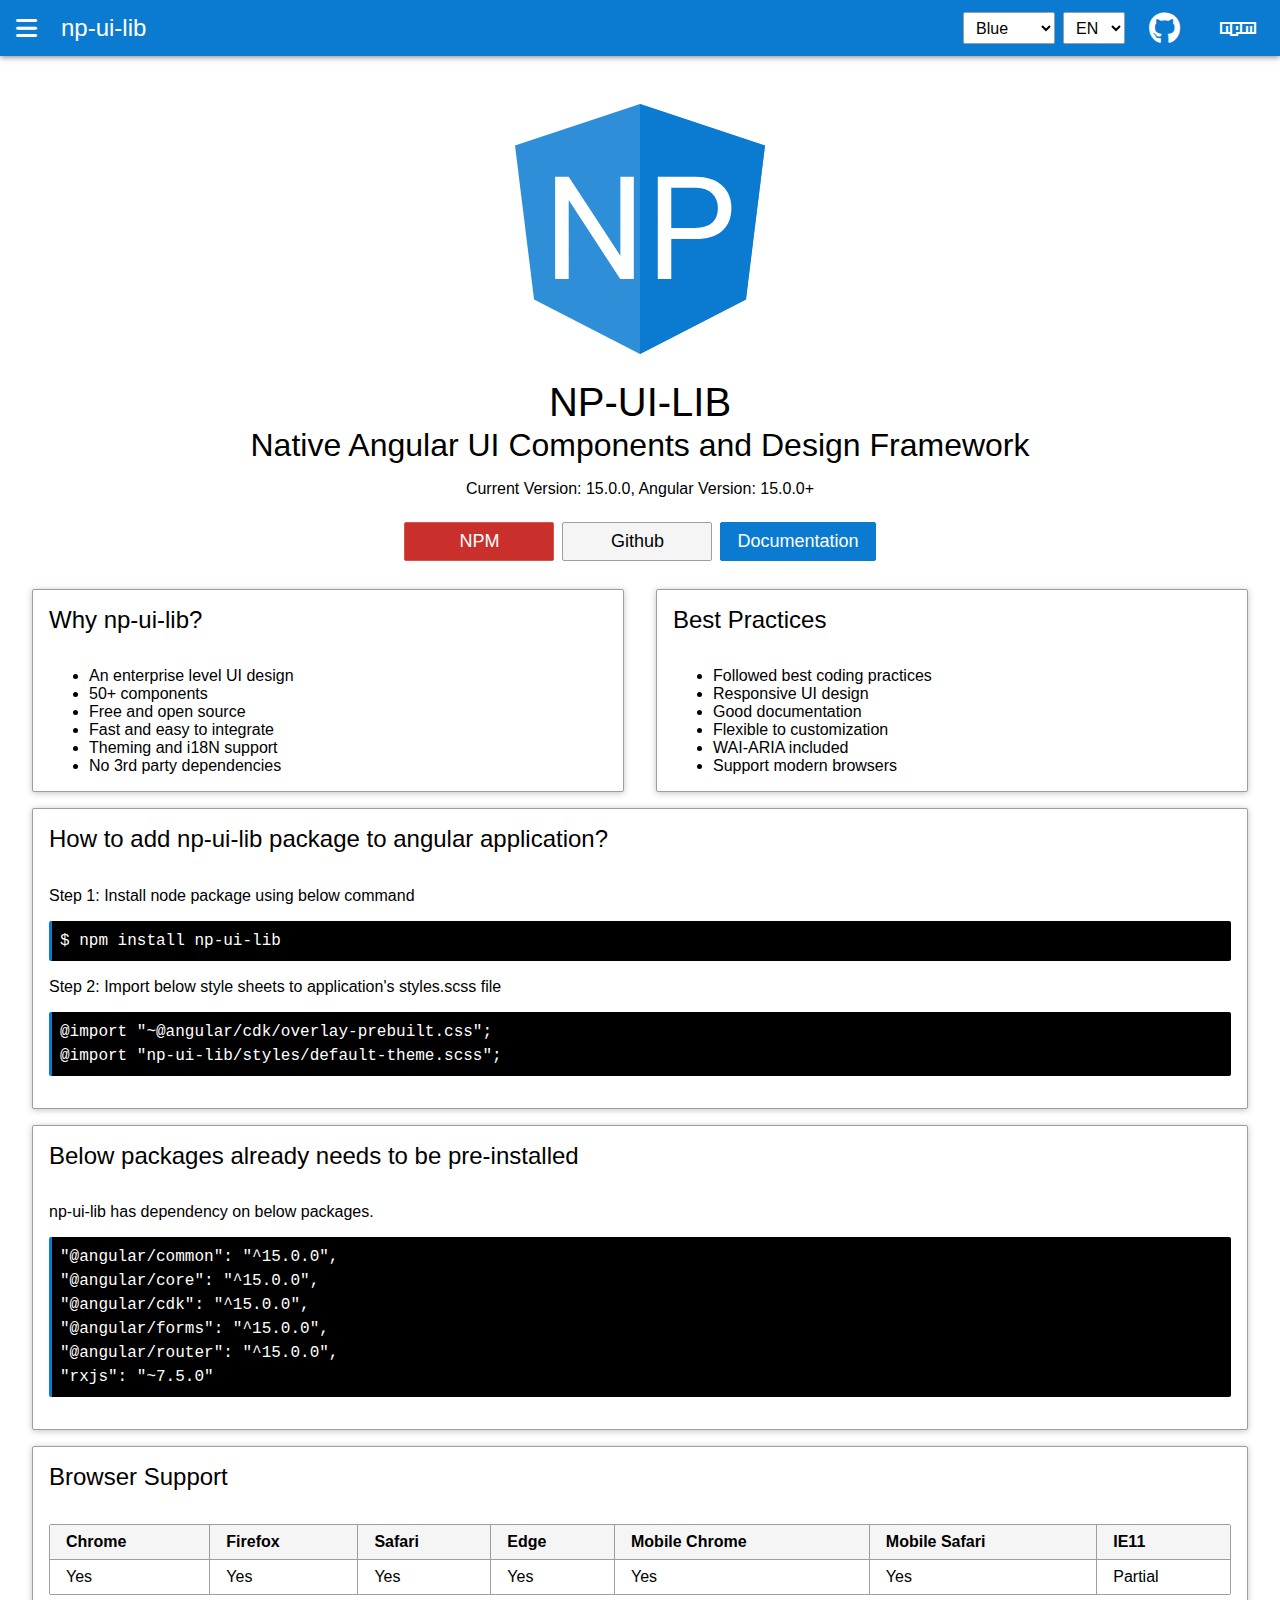
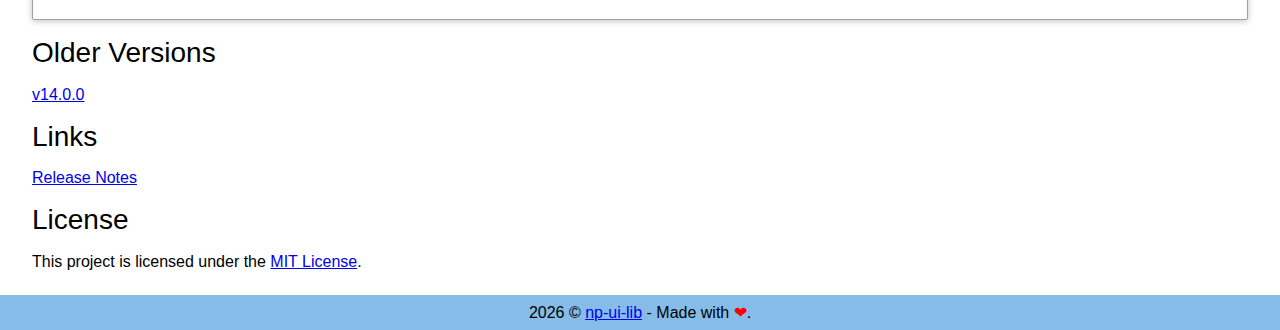
==== commit aee7a506: "update website" ====
--- a/index.html
+++ b/index.html
@@ -8,10 +8,10 @@
   <meta name="robots" content="index,follow">
   <meta name="viewport" content="width=device-width, initial-scale=1">
   <link type="image/x-icon" href="favicon.ico" rel="icon">
-<style>html{font-family:Roboto,Helvetica Neue Light,Helvetica Neue,Helvetica,Arial,Lucida Grande,sans-serif}body{margin:0;padding:0;height:100%;width:100%}.blue-theme{font-size:16px}.blue-theme *{box-sizing:border-box;outline:none}.blue-theme ::-ms-clear{display:none}:root{--fa-font-brands:normal 400 1em/1 "Font Awesome 6 Brands"}@font-face{font-family:"Font Awesome 6 Brands";font-style:normal;font-weight:400;font-display:block;src:url(fa-brands-400.859fc3887485de84.woff2) format("woff2"),url(fa-brands-400.7fa789ab57acb632.ttf) format("truetype")}:root{--fa-font-regular:normal 400 1em/1 "Font Awesome 6 Free"}@font-face{font-family:"Font Awesome 6 Free";font-style:normal;font-weight:400;font-display:block;src:url(fa-regular-400.2ffd018f0eda6f7b.woff2) format("woff2"),url(fa-regular-400.da02cb7e372f16a2.ttf) format("truetype")}:root{--fa-font-solid:normal 900 1em/1 "Font Awesome 6 Free"}@font-face{font-family:"Font Awesome 6 Free";font-style:normal;font-weight:900;font-display:block;src:url(fa-solid-900.40ddefd79fe7af45.woff2) format("woff2"),url(fa-solid-900.3a463ec33b4fe9f7.ttf) format("truetype")}</style><link rel="stylesheet" href="styles.348b18d981fae91b.css" media="print" onload="this.media='all'"><noscript><link rel="stylesheet" href="styles.348b18d981fae91b.css"></noscript></head>
+<style>html{font-family:Roboto,Helvetica Neue Light,Helvetica Neue,Helvetica,Arial,Lucida Grande,sans-serif}body{margin:0;padding:0;height:100%;width:100%}.blue-theme{font-size:16px}.blue-theme *{box-sizing:border-box;outline:none}.blue-theme ::-ms-clear{display:none}:root{--fa-style-family-brands:"Font Awesome 6 Brands";--fa-font-brands:normal 400 1em/1 "Font Awesome 6 Brands"}@font-face{font-family:"Font Awesome 6 Brands";font-style:normal;font-weight:400;font-display:block;src:url(fa-brands-400.0ad87b221b2a302b.woff2) format("woff2"),url(fa-brands-400.aaa8e2177da4fbb8.ttf) format("truetype")}:root{--fa-style-family-classic:"Font Awesome 6 Free";--fa-font-regular:normal 400 1em/1 "Font Awesome 6 Free"}@font-face{font-family:"Font Awesome 6 Free";font-style:normal;font-weight:400;font-display:block;src:url(fa-regular-400.0c4a336f909e1eaa.woff2) format("woff2"),url(fa-regular-400.f7cc78e99baa2bf5.ttf) format("truetype")}:root{--fa-style-family-classic:"Font Awesome 6 Free";--fa-font-solid:normal 900 1em/1 "Font Awesome 6 Free"}@font-face{font-family:"Font Awesome 6 Free";font-style:normal;font-weight:900;font-display:block;src:url(fa-solid-900.71ed02b437225dbb.woff2) format("woff2"),url(fa-solid-900.43a87668a828405a.ttf) format("truetype")}</style><link rel="stylesheet" href="styles.a8e2726fb0944704.css" media="print" onload="this.media='all'"><noscript><link rel="stylesheet" href="styles.a8e2726fb0944704.css"></noscript></head>
 
 <body class="blue-theme">
   <app-root></app-root>
-<script src="runtime.bd7b751cd9ae3816.js" type="module"></script><script src="polyfills.12f8d32a21f3daa6.js" type="module"></script><script src="main.6cc21eab838e517d.js" type="module"></script>
+<script src="runtime.8c09e093e7c1d160.js" type="module"></script><script src="polyfills.c44b24c5fa1429fb.js" type="module"></script><script src="main.62e90a0bd79b85ae.js" type="module"></script>
 
 </body></html>--- a/styles.a8e2726fb0944704.css
+++ b/styles.a8e2726fb0944704.css
@@ -0,0 +1,5 @@
+.cdk-overlay-container,.cdk-global-overlay-wrapper{pointer-events:none;top:0;left:0;height:100%;width:100%}.cdk-overlay-container{position:fixed;z-index:1000}.cdk-overlay-container:empty{display:none}.cdk-global-overlay-wrapper{display:flex;position:absolute;z-index:1000}.cdk-overlay-pane{position:absolute;pointer-events:auto;box-sizing:border-box;z-index:1000;display:flex;max-width:100%;max-height:100%}.cdk-overlay-backdrop{position:absolute;inset:0;z-index:1000;pointer-events:auto;-webkit-tap-highlight-color:rgba(0,0,0,0);transition:opacity .4s cubic-bezier(.25,.8,.25,1);opacity:0}.cdk-overlay-backdrop.cdk-overlay-backdrop-showing{opacity:1}.cdk-high-contrast-active .cdk-overlay-backdrop.cdk-overlay-backdrop-showing{opacity:.6}.cdk-overlay-dark-backdrop{background:rgba(0,0,0,.32)}.cdk-overlay-transparent-backdrop{transition:visibility 1ms linear,opacity 1ms linear;visibility:hidden;opacity:1}.cdk-overlay-transparent-backdrop.cdk-overlay-backdrop-showing{opacity:0;visibility:visible}.cdk-overlay-backdrop-noop-animation{transition:none}.cdk-overlay-connected-position-bounding-box{position:absolute;z-index:1000;display:flex;flex-direction:column;min-width:1px;min-height:1px}.cdk-global-scrollblock{position:fixed;width:100%;overflow-y:scroll}html{font-family:Roboto,Helvetica Neue Light,Helvetica Neue,Helvetica,Arial,Lucida Grande,sans-serif}body{margin:0;padding:0;height:100%;width:100%}.blue-theme{font-size:16px}.blue-theme button,.blue-theme input,.blue-theme optgroup,.blue-theme select{margin:0}.blue-theme textarea{margin:0;resize:vertical}.blue-theme *{box-sizing:border-box;outline:none}.blue-theme svg{fill:currentColor}.blue-theme ::-ms-clear{display:none}.blue-theme .np-icon{display:inline-block;vertical-align:middle;height:1.5rem;width:1.5rem;color:inherit}.blue-theme .np-icon-sm{display:inline-block;vertical-align:middle;height:1rem;width:1rem;color:inherit}.blue-theme .np-row{display:flex;flex-wrap:wrap;margin-right:-1rem;margin-left:-1rem}.blue-theme .np-col,.blue-theme .np-col-1,.blue-theme .np-col-10,.blue-theme .np-col-11,.blue-theme .np-col-12,.blue-theme .np-col-2,.blue-theme .np-col-3,.blue-theme .np-col-4,.blue-theme .np-col-5,.blue-theme .np-col-6,.blue-theme .np-col-7,.blue-theme .np-col-8,.blue-theme .np-col-9,.blue-theme .np-col-lg,.blue-theme .np-col-lg-1,.blue-theme .np-col-lg-10,.blue-theme .np-col-lg-11,.blue-theme .np-col-lg-12,.blue-theme .np-col-lg-2,.blue-theme .np-col-lg-3,.blue-theme .np-col-lg-4,.blue-theme .np-col-lg-5,.blue-theme .np-col-lg-6,.blue-theme .np-col-lg-7,.blue-theme .np-col-lg-8,.blue-theme .np-col-lg-9,.blue-theme .np-col-md,.blue-theme .np-col-md-1,.blue-theme .np-col-md-10,.blue-theme .np-col-md-11,.blue-theme .np-col-md-12,.blue-theme .np-col-md-2,.blue-theme .np-col-md-3,.blue-theme .np-col-md-4,.blue-theme .np-col-md-5,.blue-theme .np-col-md-6,.blue-theme .np-col-md-7,.blue-theme .np-col-md-8,.blue-theme .np-col-md-9,.blue-theme .np-col-sm,.blue-theme .np-col-sm-1,.blue-theme .np-col-sm-10,.blue-theme .np-col-sm-11,.blue-theme .np-col-sm-12,.blue-theme .np-col-sm-2,.blue-theme .np-col-sm-3,.blue-theme .np-col-sm-4,.blue-theme .np-col-sm-5,.blue-theme .np-col-sm-6,.blue-theme .np-col-sm-7,.blue-theme .np-col-sm-8,.blue-theme .np-col-sm-9,.blue-theme .np-col-xl,.blue-theme .np-col-xl-1,.blue-theme .np-col-xl-10,.blue-theme .np-col-xl-11,.blue-theme .np-col-xl-12,.blue-theme .np-col-xl-2,.blue-theme .np-col-xl-3,.blue-theme .np-col-xl-4,.blue-theme .np-col-xl-5,.blue-theme .np-col-xl-6,.blue-theme .np-col-xl-7,.blue-theme .np-col-xl-8,.blue-theme .np-col-xl-9{position:relative;flex-basis:0;flex-grow:1;max-width:100%;padding-right:1rem;padding-left:1rem}@media (max-width: 767px){.blue-theme .np-col,.blue-theme .np-col-1,.blue-theme .np-col-10,.blue-theme .np-col-11,.blue-theme .np-col-12,.blue-theme .np-col-2,.blue-theme .np-col-3,.blue-theme .np-col-4,.blue-theme .np-col-5,.blue-theme .np-col-6,.blue-theme .np-col-7,.blue-theme .np-col-8,.blue-theme .np-col-9,.blue-theme .np-col-lg,.blue-theme .np-col-lg-1,.blue-theme .np-col-lg-10,.blue-theme .np-col-lg-11,.blue-theme .np-col-lg-12,.blue-theme .np-col-lg-2,.blue-theme .np-col-lg-3,.blue-theme .np-col-lg-4,.blue-theme .np-col-lg-5,.blue-theme .np-col-lg-6,.blue-theme .np-col-lg-7,.blue-theme .np-col-lg-8,.blue-theme .np-col-lg-9,.blue-theme .np-col-md,.blue-theme .np-col-md-1,.blue-theme .np-col-md-10,.blue-theme .np-col-md-11,.blue-theme .np-col-md-12,.blue-theme .np-col-md-2,.blue-theme .np-col-md-3,.blue-theme .np-col-md-4,.blue-theme .np-col-md-5,.blue-theme .np-col-md-6,.blue-theme .np-col-md-7,.blue-theme .np-col-md-8,.blue-theme .np-col-md-9,.blue-theme .np-col-sm,.blue-theme .np-col-sm-1,.blue-theme .np-col-sm-10,.blue-theme .np-col-sm-11,.blue-theme .np-col-sm-12,.blue-theme .np-col-sm-2,.blue-theme .np-col-sm-3,.blue-theme .np-col-sm-4,.blue-theme .np-col-sm-5,.blue-theme .np-col-sm-6,.blue-theme .np-col-sm-7,.blue-theme .np-col-sm-8,.blue-theme .np-col-sm-9,.blue-theme .np-col-xl,.blue-theme .np-col-xl-1,.blue-theme .np-col-xl-10,.blue-theme .np-col-xl-11,.blue-theme .np-col-xl-12,.blue-theme .np-col-xl-2,.blue-theme .np-col-xl-3,.blue-theme .np-col-xl-4,.blue-theme .np-col-xl-5,.blue-theme .np-col-xl-6,.blue-theme .np-col-xl-7,.blue-theme .np-col-xl-8,.blue-theme .np-col-xl-9{padding-right:1rem;padding-left:1rem}}@media (min-width: 768px) and (max-width: 991px){.blue-theme .np-col,.blue-theme .np-col-1,.blue-theme .np-col-10,.blue-theme .np-col-11,.blue-theme .np-col-12,.blue-theme .np-col-2,.blue-theme .np-col-3,.blue-theme .np-col-4,.blue-theme .np-col-5,.blue-theme .np-col-6,.blue-theme .np-col-7,.blue-theme .np-col-8,.blue-theme .np-col-9,.blue-theme .np-col-lg,.blue-theme .np-col-lg-1,.blue-theme .np-col-lg-10,.blue-theme .np-col-lg-11,.blue-theme .np-col-lg-12,.blue-theme .np-col-lg-2,.blue-theme .np-col-lg-3,.blue-theme .np-col-lg-4,.blue-theme .np-col-lg-5,.blue-theme .np-col-lg-6,.blue-theme .np-col-lg-7,.blue-theme .np-col-lg-8,.blue-theme .np-col-lg-9,.blue-theme .np-col-md,.blue-theme .np-col-md-1,.blue-theme .np-col-md-10,.blue-theme .np-col-md-11,.blue-theme .np-col-md-12,.blue-theme .np-col-md-2,.blue-theme .np-col-md-3,.blue-theme .np-col-md-4,.blue-theme .np-col-md-5,.blue-theme .np-col-md-6,.blue-theme .np-col-md-7,.blue-theme .np-col-md-8,.blue-theme .np-col-md-9,.blue-theme .np-col-sm,.blue-theme .np-col-sm-1,.blue-theme .np-col-sm-10,.blue-theme .np-col-sm-11,.blue-theme .np-col-sm-12,.blue-theme .np-col-sm-2,.blue-theme .np-col-sm-3,.blue-theme .np-col-sm-4,.blue-theme .np-col-sm-5,.blue-theme .np-col-sm-6,.blue-theme .np-col-sm-7,.blue-theme .np-col-sm-8,.blue-theme .np-col-sm-9,.blue-theme .np-col-xl,.blue-theme .np-col-xl-1,.blue-theme .np-col-xl-10,.blue-theme .np-col-xl-11,.blue-theme .np-col-xl-12,.blue-theme .np-col-xl-2,.blue-theme .np-col-xl-3,.blue-theme .np-col-xl-4,.blue-theme .np-col-xl-5,.blue-theme .np-col-xl-6,.blue-theme .np-col-xl-7,.blue-theme .np-col-xl-8,.blue-theme .np-col-xl-9{padding-right:1rem;padding-left:1rem}}@media (min-width: 992px) and (max-width: 1199px){.blue-theme .np-col,.blue-theme .np-col-1,.blue-theme .np-col-10,.blue-theme .np-col-11,.blue-theme .np-col-12,.blue-theme .np-col-2,.blue-theme .np-col-3,.blue-theme .np-col-4,.blue-theme .np-col-5,.blue-theme .np-col-6,.blue-theme .np-col-7,.blue-theme .np-col-8,.blue-theme .np-col-9,.blue-theme .np-col-lg,.blue-theme .np-col-lg-1,.blue-theme .np-col-lg-10,.blue-theme .np-col-lg-11,.blue-theme .np-col-lg-12,.blue-theme .np-col-lg-2,.blue-theme .np-col-lg-3,.blue-theme .np-col-lg-4,.blue-theme .np-col-lg-5,.blue-theme .np-col-lg-6,.blue-theme .np-col-lg-7,.blue-theme .np-col-lg-8,.blue-theme .np-col-lg-9,.blue-theme .np-col-md,.blue-theme .np-col-md-1,.blue-theme .np-col-md-10,.blue-theme .np-col-md-11,.blue-theme .np-col-md-12,.blue-theme .np-col-md-2,.blue-theme .np-col-md-3,.blue-theme .np-col-md-4,.blue-theme .np-col-md-5,.blue-theme .np-col-md-6,.blue-theme .np-col-md-7,.blue-theme .np-col-md-8,.blue-theme .np-col-md-9,.blue-theme .np-col-sm,.blue-theme .np-col-sm-1,.blue-theme .np-col-sm-10,.blue-theme .np-col-sm-11,.blue-theme .np-col-sm-12,.blue-theme .np-col-sm-2,.blue-theme .np-col-sm-3,.blue-theme .np-col-sm-4,.blue-theme .np-col-sm-5,.blue-theme .np-col-sm-6,.blue-theme .np-col-sm-7,.blue-theme .np-col-sm-8,.blue-theme .np-col-sm-9,.blue-theme .np-col-xl,.blue-theme .np-col-xl-1,.blue-theme .np-col-xl-10,.blue-theme .np-col-xl-11,.blue-theme .np-col-xl-12,.blue-theme .np-col-xl-2,.blue-theme .np-col-xl-3,.blue-theme .np-col-xl-4,.blue-theme .np-col-xl-5,.blue-theme .np-col-xl-6,.blue-theme .np-col-xl-7,.blue-theme .np-col-xl-8,.blue-theme .np-col-xl-9{padding-right:1rem;padding-left:1rem}}@media (min-width: 1200px){.blue-theme .np-col,.blue-theme .np-col-1,.blue-theme .np-col-10,.blue-theme .np-col-11,.blue-theme .np-col-12,.blue-theme .np-col-2,.blue-theme .np-col-3,.blue-theme .np-col-4,.blue-theme .np-col-5,.blue-theme .np-col-6,.blue-theme .np-col-7,.blue-theme .np-col-8,.blue-theme .np-col-9,.blue-theme .np-col-lg,.blue-theme .np-col-lg-1,.blue-theme .np-col-lg-10,.blue-theme .np-col-lg-11,.blue-theme .np-col-lg-12,.blue-theme .np-col-lg-2,.blue-theme .np-col-lg-3,.blue-theme .np-col-lg-4,.blue-theme .np-col-lg-5,.blue-theme .np-col-lg-6,.blue-theme .np-col-lg-7,.blue-theme .np-col-lg-8,.blue-theme .np-col-lg-9,.blue-theme .np-col-md,.blue-theme .np-col-md-1,.blue-theme .np-col-md-10,.blue-theme .np-col-md-11,.blue-theme .np-col-md-12,.blue-theme .np-col-md-2,.blue-theme .np-col-md-3,.blue-theme .np-col-md-4,.blue-theme .np-col-md-5,.blue-theme .np-col-md-6,.blue-theme .np-col-md-7,.blue-theme .np-col-md-8,.blue-theme .np-col-md-9,.blue-theme .np-col-sm,.blue-theme .np-col-sm-1,.blue-theme .np-col-sm-10,.blue-theme .np-col-sm-11,.blue-theme .np-col-sm-12,.blue-theme .np-col-sm-2,.blue-theme .np-col-sm-3,.blue-theme .np-col-sm-4,.blue-theme .np-col-sm-5,.blue-theme .np-col-sm-6,.blue-theme .np-col-sm-7,.blue-theme .np-col-sm-8,.blue-theme .np-col-sm-9,.blue-theme .np-col-xl,.blue-theme .np-col-xl-1,.blue-theme .np-col-xl-10,.blue-theme .np-col-xl-11,.blue-theme .np-col-xl-12,.blue-theme .np-col-xl-2,.blue-theme .np-col-xl-3,.blue-theme .np-col-xl-4,.blue-theme .np-col-xl-5,.blue-theme .np-col-xl-6,.blue-theme .np-col-xl-7,.blue-theme .np-col-xl-8,.blue-theme .np-col-xl-9{padding-right:1rem;padding-left:1rem}}.blue-theme .np-col-auto{flex:0 0 auto;width:auto}.blue-theme .np-col-1{flex:0 0 8.333333%;max-width:8.333333%}.blue-theme .np-col-2{flex:0 0 16.666667%;max-width:16.666667%}.blue-theme .np-col-3{flex:0 0 25%;max-width:25%}.blue-theme .np-col-4{flex:0 0 33.333333%;max-width:33.333333%}.blue-theme .np-col-5{flex:0 0 41.666667%;max-width:41.666667%}.blue-theme .np-col-6{flex:0 0 50%;max-width:50%}.blue-theme .np-col-7{flex:0 0 58.333333%;max-width:58.333333%}.blue-theme .np-col-8{flex:0 0 66.666667%;max-width:66.666667%}.blue-theme .np-col-9{flex:0 0 75%;max-width:75%}.blue-theme .np-col-10{flex:0 0 83.333333%;max-width:83.333333%}.blue-theme .np-col-11{flex:0 0 91.666667%;max-width:91.666667%}.blue-theme .np-col-12{flex:0 0 100%;max-width:100%}.blue-theme .np-no-gutters{margin-right:0;margin-left:0}.blue-theme .np-no-gutters>.np-col,.blue-theme .np-no-gutters>[class*=np-col-]{padding-right:0;padding-left:0}.blue-theme .np-offset-1{margin-left:8.333333%}.blue-theme .np-offset-2{margin-left:16.666667%}.blue-theme .np-offset-3{margin-left:25%}.blue-theme .np-offset-4{margin-left:33.333333%}.blue-theme .np-offset-5{margin-left:41.666667%}.blue-theme .np-offset-6{margin-left:50%}.blue-theme .np-offset-7{margin-left:58.333333%}.blue-theme .np-offset-8{margin-left:66.666667%}.blue-theme .np-offset-9{margin-left:75%}.blue-theme .np-offset-10{margin-left:83.333333%}.blue-theme .np-offset-11{margin-left:91.666667%}@media (max-width: 767px){.blue-theme .np-col-sm{flex-basis:0;flex-grow:1;max-width:100%}.blue-theme .np-col-sm-auto{flex:0 0 auto;width:auto}.blue-theme .np-col-sm-1{flex:0 0 8.333333%;max-width:8.333333%}.blue-theme .np-col-sm-2{flex:0 0 16.666667%;max-width:16.666667%}.blue-theme .np-col-sm-3{flex:0 0 25%;max-width:25%}.blue-theme .np-col-sm-4{flex:0 0 33.333333%;max-width:33.333333%}.blue-theme .np-col-sm-5{flex:0 0 41.666667%;max-width:41.666667%}.blue-theme .np-col-sm-6{flex:0 0 50%;max-width:50%}.blue-theme .np-col-sm-7{flex:0 0 58.333333%;max-width:58.333333%}.blue-theme .np-col-sm-8{flex:0 0 66.666667%;max-width:66.666667%}.blue-theme .np-col-sm-9{flex:0 0 75%;max-width:75%}.blue-theme .np-col-sm-10{flex:0 0 83.333333%;max-width:83.333333%}.blue-theme .np-col-sm-11{flex:0 0 91.666667%;max-width:91.666667%}.blue-theme .np-col-sm-12{flex:0 0 100%;max-width:100%}.blue-theme .np-offset-sm-0{margin-left:0}.blue-theme .np-offset-sm-1{margin-left:8.333333%}.blue-theme .np-offset-sm-2{margin-left:16.666667%}.blue-theme .np-offset-sm-3{margin-left:25%}.blue-theme .np-offset-sm-4{margin-left:33.333333%}.blue-theme .np-offset-sm-5{margin-left:41.666667%}.blue-theme .np-offset-sm-6{margin-left:50%}.blue-theme .np-offset-sm-7{margin-left:58.333333%}.blue-theme .np-offset-sm-8{margin-left:66.666667%}.blue-theme .np-offset-sm-9{margin-left:75%}.blue-theme .np-offset-sm-10{margin-left:83.333333%}.blue-theme .np-offset-sm-11{margin-left:91.666667%}}@media (min-width: 768px) and (max-width: 991px){.blue-theme .np-col-md{flex-basis:0;flex-grow:1;max-width:100%}.blue-theme .np-col-md-auto{flex:0 0 auto;width:auto}.blue-theme .np-col-md-1{flex:0 0 8.333333%;max-width:8.333333%}.blue-theme .np-col-md-2{flex:0 0 16.666667%;max-width:16.666667%}.blue-theme .np-col-md-3{flex:0 0 25%;max-width:25%}.blue-theme .np-col-md-4{flex:0 0 33.333333%;max-width:33.333333%}.blue-theme .np-col-md-5{flex:0 0 41.666667%;max-width:41.666667%}.blue-theme .np-col-md-6{flex:0 0 50%;max-width:50%}.blue-theme .np-col-md-7{flex:0 0 58.333333%;max-width:58.333333%}.blue-theme .np-col-md-8{flex:0 0 66.666667%;max-width:66.666667%}.blue-theme .np-col-md-9{flex:0 0 75%;max-width:75%}.blue-theme .np-col-md-10{flex:0 0 83.333333%;max-width:83.333333%}.blue-theme .np-col-md-11{flex:0 0 91.666667%;max-width:91.666667%}.blue-theme .np-col-md-12{flex:0 0 100%;max-width:100%}.blue-theme .np-offset-md-0{margin-left:0}.blue-theme .np-offset-md-1{margin-left:8.333333%}.blue-theme .np-offset-md-2{margin-left:16.666667%}.blue-theme .np-offset-md-3{margin-left:25%}.blue-theme .np-offset-md-4{margin-left:33.333333%}.blue-theme .np-offset-md-5{margin-left:41.666667%}.blue-theme .np-offset-md-6{margin-left:50%}.blue-theme .np-offset-md-7{margin-left:58.333333%}.blue-theme .np-offset-md-8{margin-left:66.666667%}.blue-theme .np-offset-md-9{margin-left:75%}.blue-theme .np-offset-md-10{margin-left:83.333333%}.blue-theme .np-offset-md-11{margin-left:91.666667%}}@media (min-width: 992px) and (max-width: 1199px){.blue-theme .np-col-lg{flex-basis:0;flex-grow:1;max-width:100%}.blue-theme .np-col-lg-auto{flex:0 0 auto;width:auto}.blue-theme .np-col-lg-1{flex:0 0 8.333333%;max-width:8.333333%}.blue-theme .np-col-lg-2{flex:0 0 16.666667%;max-width:16.666667%}.blue-theme .np-col-lg-3{flex:0 0 25%;max-width:25%}.blue-theme .np-col-lg-4{flex:0 0 33.333333%;max-width:33.333333%}.blue-theme .np-col-lg-5{flex:0 0 41.666667%;max-width:41.666667%}.blue-theme .np-col-lg-6{flex:0 0 50%;max-width:50%}.blue-theme .np-col-lg-7{flex:0 0 58.333333%;max-width:58.333333%}.blue-theme .np-col-lg-8{flex:0 0 66.666667%;max-width:66.666667%}.blue-theme .np-col-lg-9{flex:0 0 75%;max-width:75%}.blue-theme .np-col-lg-10{flex:0 0 83.333333%;max-width:83.333333%}.blue-theme .np-col-lg-11{flex:0 0 91.666667%;max-width:91.666667%}.blue-theme .np-col-lg-12{flex:0 0 100%;max-width:100%}.blue-theme .np-offset-lg-0{margin-left:0}.blue-theme .np-offset-lg-1{margin-left:8.333333%}.blue-theme .np-offset-lg-2{margin-left:16.666667%}.blue-theme .np-offset-lg-3{margin-left:25%}.blue-theme .np-offset-lg-4{margin-left:33.333333%}.blue-theme .np-offset-lg-5{margin-left:41.666667%}.blue-theme .np-offset-lg-6{margin-left:50%}.blue-theme .np-offset-lg-7{margin-left:58.333333%}.blue-theme .np-offset-lg-8{margin-left:66.666667%}.blue-theme .np-offset-lg-9{margin-left:75%}.blue-theme .np-offset-lg-10{margin-left:83.333333%}.blue-theme .np-offset-lg-11{margin-left:91.666667%}}@media (min-width: 1200px){.blue-theme .np-col-xl{flex-basis:0;flex-grow:1;max-width:100%}.blue-theme .np-col-xl-auto{flex:0 0 auto;width:auto}.blue-theme .np-col-xl-1{flex:0 0 8.333333%;max-width:8.333333%}.blue-theme .np-col-xl-2{flex:0 0 16.666667%;max-width:16.666667%}.blue-theme .np-col-xl-3{flex:0 0 25%;max-width:25%}.blue-theme .np-col-xl-4{flex:0 0 33.333333%;max-width:33.333333%}.blue-theme .np-col-xl-5{flex:0 0 41.666667%;max-width:41.666667%}.blue-theme .np-col-xl-6{flex:0 0 50%;max-width:50%}.blue-theme .np-col-xl-7{flex:0 0 58.333333%;max-width:58.333333%}.blue-theme .np-col-xl-8{flex:0 0 66.666667%;max-width:66.666667%}.blue-theme .np-col-xl-9{flex:0 0 75%;max-width:75%}.blue-theme .np-col-xl-10{flex:0 0 83.333333%;max-width:83.333333%}.blue-theme .np-col-xl-11{flex:0 0 91.666667%;max-width:91.666667%}.blue-theme .np-col-xl-12{flex:0 0 100%;max-width:100%}.blue-theme .np-offset-xl-0{margin-left:0}.blue-theme .np-offset-xl-1{margin-left:8.333333%}.blue-theme .np-offset-xl-2{margin-left:16.666667%}.blue-theme .np-offset-xl-3{margin-left:25%}.blue-theme .np-offset-xl-4{margin-left:33.333333%}.blue-theme .np-offset-xl-5{margin-left:41.666667%}.blue-theme .np-offset-xl-6{margin-left:50%}.blue-theme .np-offset-xl-7{margin-left:58.333333%}.blue-theme .np-offset-xl-8{margin-left:66.666667%}.blue-theme .np-offset-xl-9{margin-left:75%}.blue-theme .np-offset-xl-10{margin-left:83.333333%}.blue-theme .np-offset-xl-11{margin-left:91.666667%}}.blue-theme .justify-content-start{justify-content:flex-start!important}.blue-theme .justify-content-end{justify-content:flex-end!important}.blue-theme .justify-content-center{justify-content:center!important}.blue-theme .justify-content-between{justify-content:space-between!important}.blue-theme .justify-content-around{justify-content:space-around!important}.blue-theme .align-items-start{align-items:flex-start!important}.blue-theme .align-items-end{align-items:flex-end!important}.blue-theme .align-items-center{align-items:center!important}.blue-theme .align-items-baseline{align-items:baseline!important}.blue-theme .align-items-stretch{align-items:stretch!important}.blue-theme .align-content-start{align-content:flex-start!important}.blue-theme .align-content-end{align-content:flex-end!important}.blue-theme .align-content-center{align-content:center!important}.blue-theme .align-content-between{align-content:space-between!important}.blue-theme .align-content-around{align-content:space-around!important}.blue-theme .align-content-stretch{align-content:stretch!important}.blue-theme .align-self-auto{align-self:auto!important}.blue-theme .align-self-start{align-self:flex-start!important}.blue-theme .align-self-end{align-self:flex-end!important}.blue-theme .align-self-center{align-self:center!important}.blue-theme .align-self-baseline{align-self:baseline!important}.blue-theme .align-self-stretch{align-self:stretch!important}.blue-theme .np-form-control{display:block;padding:.25rem .5rem;margin:0;background-color:#fff;border:1px solid #9e9e9e;border-radius:2px;width:100%;height:2rem;font-size:inherit}.blue-theme .np-textarea{display:inline-block}.blue-theme .np-textarea-control{display:block;padding:.5rem;margin:0;background-color:#fff;border:1px solid #9e9e9e;border-radius:2px}@media (max-width: 767px){.blue-theme .np-hidden-sm{display:none!important}}@media (min-width: 768px) and (max-width: 991px){.blue-theme .np-hidden-md{display:none!important}}@media (min-width: 992px) and (max-width: 1199px){.blue-theme .np-hidden-lg{display:none!important}}@media (min-width: 1200px){.blue-theme .np-hidden-xl{display:none!important}}.blue-theme .np-hidden{display:none!important}.blue-theme .np-input-group{position:relative;display:flex;flex-wrap:wrap;width:100%;border:1px solid #9e9e9e;border-radius:2px;background-color:#fff}.blue-theme .np-input-group-append{display:flex;align-items:center;text-align:center}.blue-theme .np-input-group>.np-form-control{position:relative;flex:1 1 auto;border:none;width:1%}.blue-theme .np-btn{min-width:50px;padding:.5rem 1rem;margin:0;text-align:center;background-color:#f5f5f5;color:inherit;border:1px solid #9e9e9e;border-radius:2px;cursor:pointer;text-decoration:none;font-size:inherit}.blue-theme .np-btn-icon{padding:.25rem;min-height:2rem;min-width:2rem;margin:0;text-align:center;background-color:#f5f5f5;color:inherit;border:1px solid #9e9e9e;border-radius:2px;cursor:pointer;text-decoration:none;font-size:inherit}.blue-theme .np-btn-sm{padding:.25rem .5rem;font-size:small}.blue-theme .np-btn-block{width:100%}.blue-theme .np-btn-primary{color:#fff;background-color:#0b7ad1;border-color:#0b7ad1}.blue-theme .np-btn-success{color:#fff;background-color:#1e7e34;border-color:#5cb85c}.blue-theme .np-btn-danger{color:#fff;background-color:#c9302c;border-color:#d9534f}.blue-theme .np-btn-warning{color:#fff;background-color:#d39e00;border-color:#f0ad4e}.blue-theme .np-btn-info{color:#fff;background-color:#117a8b;border-color:#5bc0de}.blue-theme .np-input-group .np-btn,.blue-theme .np-input-group .np-btn-icon{border:none;background-color:#fff}.blue-theme .np-btn:disabled,.blue-theme .np-btn-icon:disabled{opacity:.5;pointer-events:none}.blue-theme .np-btn:hover,.blue-theme .np-btn-icon:hover{background-color:#eee}.blue-theme .np-btn-primary:hover{color:#fff;background-color:#0b7ad1cc;border-color:#0b7ad1cc}.blue-theme .np-btn-success:hover{background-color:#449d44}.blue-theme .np-btn-danger:hover{background-color:#d9534f}.blue-theme .np-btn-warning:hover{background-color:#ec971f}.blue-theme .np-btn-info:hover{background-color:#31b0d5}.blue-theme .np-btn-group{display:flex;flex-wrap:wrap;margin:.25rem 0}.blue-theme .np-btn-group .np-btn,.blue-theme .np-btn-group .np-btn-sm,.blue-theme .np-btn-group .np-btn-icon{margin:.25rem .5rem .25rem 0px}.blue-theme .np-btn-group .np-btn:last-child,.blue-theme .np-btn-group .np-btn-sm:last-child,.blue-theme .np-btn-group .np-btn-icon:last-child{margin-right:0}.blue-theme .np-btn-icon-right{padding-left:.5rem}.blue-theme .np-btn-icon-left{padding-right:.5rem}.blue-theme .np-border-0{border:0!important}.blue-theme .np-border-top-0{border-top:0!important}.blue-theme .np-border-right-0{border-right:0!important}.blue-theme .np-border-bottom-0{border-bottom:0!important}.blue-theme .np-border-left-0{border-left:0!important}.blue-theme .np-border{border:1px solid #9e9e9e;border-radius:2px}.blue-theme .np-border-top{border-top:1px solid #9e9e9e}.blue-theme .np-border-bottom{border-bottom:1px solid #9e9e9e}.blue-theme .np-border-right{border-right:1px solid #9e9e9e}.blue-theme .np-border-left{border-left:1px solid #9e9e9e}.blue-theme .np-clearfix:after{display:block;content:"";clear:both}.blue-theme .np-disabled{opacity:.5;pointer-events:none}.blue-theme .np-readonly{pointer-events:none}.blue-theme .np-text-bold{font-weight:700}.blue-theme .np-alert{position:relative;padding:.5rem;margin-bottom:.5rem;border:1px solid #9e9e9e;border-radius:2px;border-left:5px solid #9e9e9e;background-color:#eee;display:flex;align-items:center;min-height:3rem}.blue-theme .np-alert-detail{flex:1 1 auto;padding:.5rem}.blue-theme .np-alert-header{font-weight:700}.blue-theme .np-alert .np-btn-icon{background-color:transparent;border:none}.blue-theme .np-alert-success{background-color:#dff0d8;border-color:#d0e9c6;color:#3c763d}.blue-theme .np-alert-info{background-color:#d9edf7;border-color:#bcdff1;color:#31708f}.blue-theme .np-alert-warning{background-color:#fcf8e3;border-color:#faf2cc;color:#8a6d3b}.blue-theme .np-alert-danger{background-color:#f2dede;border-color:#ebcccc;color:#a94442}.blue-theme .np-alert-success .np-btn-icon:hover{background-color:#d0e9c6}.blue-theme .np-alert-danger .np-btn-icon:hover{background-color:#ebcccc}.blue-theme .np-alert-warning .np-btn-icon:hover{background-color:#faf2cc}.blue-theme .np-alert-info .np-btn-icon:hover{background-color:#bcdff1}.blue-theme .np-float-left{float:left!important}.blue-theme .np-float-right{float:right!important}.blue-theme .np-float-none{float:none!important}.blue-theme .np-text-left{text-align:left}.blue-theme .np-text-center{text-align:center}.blue-theme .np-text-right{text-align:right}.blue-theme .np-badge{background-color:#f5f5f5;text-align:center;padding:.25rem .5rem;border-radius:2px;position:relative;margin:0px .5rem;color:#080707;white-space:nowrap}.blue-theme .np-badge-primary{color:#fff;background-color:#0b7ad1}.blue-theme .np-badge-success{color:#fff;background-color:#1e7e34}.blue-theme .np-badge-danger{color:#fff;background-color:#d9534f}.blue-theme .np-badge-warning{color:#fff;background-color:#d39e00}.blue-theme .np-badge-info{color:#fff;background-color:#117a8b}.blue-theme .np-badge-left{margin:0px .5rem 0px 0px}.blue-theme .np-badge-right{margin:0px 0px 0px .5rem}.blue-theme .np-badge-pill{border-radius:2rem;padding:.25rem 1rem}.blue-theme .np-container{width:100%;padding-right:1rem;padding-left:1rem;margin-right:auto;margin-left:auto}.blue-theme .np-form-group{margin-bottom:1rem}.blue-theme .np-form-label{margin-bottom:.5rem}.blue-theme .np-form-text{margin-top:.25rem}.blue-theme .np-text-success{color:#5cb85c}.blue-theme .np-text-danger{color:#d9534f}.blue-theme .np-text-warning{color:#f0ad4e}.blue-theme .np-text-info{color:#31708f}.blue-theme .np-required:after{content:" *";color:#d9534f}.blue-theme .np-highlight{background-color:#ff0}.blue-theme .np-overflow-auto{overflow:auto}.blue-theme .np-loader-target{position:relative;pointer-events:none}.blue-theme .np-blockui-backdrop,.blue-theme .np-loader-backdrop{height:100%;width:100%;background-color:#0003;position:absolute;top:0;left:0;z-index:800;display:flex;align-items:center;justify-content:center}.blue-theme .np-loader{border-style:solid;border-right-color:#0b7ad1;border-radius:50%;color:#0b7ad14d!important;animation:spin .5s linear infinite;z-index:801}@keyframes spin{0%{transform:rotate(0)}to{transform:rotate(360deg)}}.blue-theme .np-loader-text{padding:1rem;color:#fff}.blue-theme .np-blockui-target{position:relative;pointer-events:none}.blue-theme .np-blockui svg{height:2rem;width:2rem;border-radius:50%;color:#000;z-index:801}.blue-theme .np-cursor-pointer{cursor:pointer}.blue-theme .np-responsive-img{width:100%;height:auto;vertical-align:middle}.blue-theme .np-list-wrapper{display:flex;flex-direction:column;overflow:hidden;border:1px solid #9e9e9e;border-radius:2px}.blue-theme .np-list-header{background-color:#f5f5f5;padding:1rem;border-bottom:1px solid #9e9e9e;font-weight:700}.blue-theme .np-list{display:flex;flex-direction:column;overflow:auto;list-style:none;margin:0;padding:0}.blue-theme .np-list-item{padding:.5rem;border-bottom:1px solid #9e9e9e;background-color:#fff;position:relative}.blue-theme .np-list-item:last-child{border-bottom:none}.blue-theme .np-list-item:hover{background-color:#eee}.blue-theme .np-list-striped .np-list-item:nth-child(even){background-color:#f5f5f5}.blue-theme .np-toolbar{display:flex;align-items:center;flex-wrap:wrap;width:100%;padding:.25rem;border:1px solid #9e9e9e;border-radius:2px;background-color:#fff}.blue-theme .np-toolbar-separator{border-right:1px solid #9e9e9e;margin:.25rem .5rem;height:2rem}.blue-theme .np-toolbar-spacer{flex:1 1 auto}.blue-theme .np-toolbar-item{padding:.25rem}.blue-theme .np-form-control.ng-touched.ng-invalid{border:1px solid #d9534f!important}.blue-theme .ng-touched.ng-invalid:not(form) .np-switch,.blue-theme .ng-touched.ng-invalid:not(form) .np-overlay-open,.blue-theme .ng-touched.ng-invalid:not(form) .np-slider-input,.blue-theme .ng-touched.ng-invalid:not(form) .np-input-group,.blue-theme .ng-touched.ng-invalid:not(form) .np-color-picker-input-group,.blue-theme .ng-touched.ng-invalid:not(form) .np-checkbox-checkmark,.blue-theme .ng-touched.ng-invalid:not(form) .np-radio-outer-circle,.blue-theme .ng-touched.ng-invalid:not(form) .np-textarea-control,.blue-theme .ng-touched.ng-invalid:not(form) .np-rich-text{border:1px solid #d9534f!important}.blue-theme .np-form-control.ng-dirty.ng-invalid{border:1px solid #d9534f!important}.blue-theme .ng-dirty.ng-invalid:not(form) .np-switch,.blue-theme .ng-dirty.ng-invalid:not(form) .np-overlay-open,.blue-theme .ng-dirty.ng-invalid:not(form) .np-slider-input,.blue-theme .ng-dirty.ng-invalid:not(form) .np-input-group,.blue-theme .ng-dirty.ng-invalid:not(form) .np-color-picker-input-group,.blue-theme .ng-dirty.ng-invalid:not(form) .np-checkbox-checkmark,.blue-theme .ng-dirty.ng-invalid:not(form) .np-radio-outer-circle,.blue-theme .ng-dirty.ng-invalid:not(form) .np-textarea-control,.blue-theme .ng-dirty.ng-invalid:not(form) .np-rich-text{border:1px solid #d9534f!important}.blue-theme .ng-touched.ng-invalid:not(form) .np-input-group .np-icon,.blue-theme .ng-dirty.ng-invalid:not(form) .np-input-group .np-icon,.blue-theme .ng-touched.ng-invalid:not(form) .np-color-picker-input-group .np-icon,.blue-theme .ng-dirty.ng-invalid:not(form) .np-color-picker-input-group .np-icon,.blue-theme .ng-touched.ng-invalid:not(form) .np-input-group i,.blue-theme .ng-dirty.ng-invalid:not(form) .np-input-group i{color:#d9534f}.blue-theme .np-sidepanel-backdrop,.blue-theme .np-modal-backdrop,.blue-theme .np-dialog-backdrop{background-color:#000;opacity:.3!important}.blue-theme h1,.blue-theme h2,.blue-theme h3,.blue-theme h4,.blue-theme h5,.blue-theme h6{margin:0;line-height:1.2;font-weight:400}.blue-theme h1{font-size:2.5rem}.blue-theme h2{font-size:2rem}.blue-theme h3{font-size:1.75rem}.blue-theme h4{font-size:1.5rem}.blue-theme h5{font-size:1.25rem}.blue-theme h6{font-size:1rem}.blue-theme .np-color-hex-input:focus,.blue-theme .np-color-r-input:focus,.blue-theme .np-color-g-input:focus,.blue-theme .np-color-b-input:focus,.blue-theme .np-btn:focus,.blue-theme .np-btn-icon:focus,.blue-theme .np-tab-title:focus,.blue-theme .np-step-title:focus,.blue-theme .np-form-control:focus,.blue-theme .np-input-group:focus-within,.blue-theme .np-time-picker-select:focus,.blue-theme .np-menu-link:focus,.blue-theme .np-focused,.blue-theme .np-accordion-title:focus,.blue-theme .np-panel-title:focus{box-shadow:0 0 0 .2rem #a6d5fa;z-index:2;border-radius:2px}.blue-theme .np-focused-rounded{box-shadow:0 0 0 .2rem #a6d5fa;z-index:2;border-radius:50%}.blue-theme .np-btn-success:focus{box-shadow:0 0 0 .2rem #4eb766!important}.blue-theme .np-btn-warning:focus{box-shadow:0 0 0 .2rem #fbdc7f!important}.blue-theme .np-btn-danger:focus{box-shadow:0 0 0 .2rem #e9969e!important}.blue-theme .np-btn-info:focus{box-shadow:0 0 0 .2rem #87ccd7!important}.blue-theme .np-input-group .np-btn-icon:focus,.blue-theme .np-input-group .np-form-control:focus{box-shadow:none!important}.blue-theme .np-prefix-label,.blue-theme .np-suffix-label{display:flex;align-items:center;justify-content:center;padding:.25rem;min-height:2rem;min-width:2rem}.blue-theme .np-bg-primary{background:#0b7ad1}.blue-theme .np-text-primary{color:#0b7ad1}.blue-theme .m-1{margin:.5rem}.blue-theme .mt-1{margin-top:.5rem}.blue-theme .mr-1{margin-right:.5rem}.blue-theme .mb-1{margin-bottom:.5rem}.blue-theme .ml-1{margin-left:.5rem}.blue-theme .p-1{padding:.5rem}.blue-theme .pt-1{padding-top:.5rem}.blue-theme .pr-1{padding-right:.5rem}.blue-theme .pb-1{padding-bottom:.5rem}.blue-theme .pl-1{padding-left:.5rem}.blue-theme .m-2{margin:1rem}.blue-theme .mt-2{margin-top:1rem}.blue-theme .mr-2{margin-right:1rem}.blue-theme .mb-2{margin-bottom:1rem}.blue-theme .ml-2{margin-left:1rem}.blue-theme .p-2{padding:1rem}.blue-theme .pt-2{padding-top:1rem}.blue-theme .pr-2{padding-right:1rem}.blue-theme .pb-2{padding-bottom:1rem}.blue-theme .pl-2{padding-left:1rem}.blue-theme .m-3{margin:1.5rem}.blue-theme .mt-3{margin-top:1.5rem}.blue-theme .mr-3{margin-right:1.5rem}.blue-theme .mb-3{margin-bottom:1.5rem}.blue-theme .ml-3{margin-left:1.5rem}.blue-theme .p-3{padding:1.5rem}.blue-theme .pt-3{padding-top:1.5rem}.blue-theme .pr-3{padding-right:1.5rem}.blue-theme .pb-3{padding-bottom:1.5rem}.blue-theme .pl-3{padding-left:1.5rem}.blue-theme .m-4{margin:2rem}.blue-theme .mt-4{margin-top:2rem}.blue-theme .mr-4{margin-right:2rem}.blue-theme .mb-4{margin-bottom:2rem}.blue-theme .ml-4{margin-left:2rem}.blue-theme .p-4{padding:2rem}.blue-theme .pt-4{padding-top:2rem}.blue-theme .pr-4{padding-right:2rem}.blue-theme .pb-4{padding-bottom:2rem}.blue-theme .pl-4{padding-left:2rem}.blue-theme .m-5{margin:2.5rem}.blue-theme .mt-5{margin-top:2.5rem}.blue-theme .mr-5{margin-right:2.5rem}.blue-theme .mb-5{margin-bottom:2.5rem}.blue-theme .ml-5{margin-left:2.5rem}.blue-theme .p-5{padding:2.5rem}.blue-theme .pt-5{padding-top:2.5rem}.blue-theme .pr-5{padding-right:2.5rem}.blue-theme .pb-5{padding-bottom:2.5rem}.blue-theme .pl-5{padding-left:2.5rem}.blue-theme .m-auto{margin:auto}.blue-theme .mt-auto,.blue-theme .mr-auto{margin-top:auto}.blue-theme .mb-auto{margin-bottom:auto}.blue-theme .ml-auto{margin-left:auto}.blue-theme .no-padding{padding:0!important}.blue-theme .no-margin{margin:0!important}.blue-theme .no-border{border:none!important}.blue-theme .d-flex{display:flex}.blue-theme .d-flex-row,.blue-theme .d-flex-column{flex-direction:row}.blue-theme .np-accordion-item{border:1px solid #9e9e9e;border-radius:2px;margin-bottom:1px;display:flex;flex-direction:column}.blue-theme .np-accordion-header{background-color:#f5f5f5;display:flex;flex-direction:row;flex-wrap:wrap;justify-content:space-between;align-items:center;padding:.5rem 1rem}.blue-theme .np-accordion-header:hover,.blue-theme .np-accordion-header:hover .np-btn-icon{background-color:#eee}.blue-theme .np-accordion-title{display:flex;align-items:center;cursor:pointer;font-weight:700;border:none;background:none;margin:0;padding:0;color:inherit;text-align:left;font-size:inherit}.blue-theme .np-accordion-btn .np-btn-icon{border:none;min-height:auto;padding:0 .25rem}.blue-theme .np-accordion-body{padding:1rem;overflow:auto;border-top:1px solid #9e9e9e;background-color:#fff}.blue-theme .np-accordion-title i{font-size:1rem;padding-right:.5rem}.blue-theme .np-auto-complete-loader{animation:spin 2s linear infinite}.blue-theme .np-auto-complete-overlay{background-color:#fff;min-width:250px;max-height:300px;overflow:auto;box-shadow:0 1px 6px #20212447;border:1px solid #9e9e9e;border-radius:2px;border:none}.blue-theme .np-auto-complete-overlay .np-list-item{cursor:pointer;border:none}.blue-theme .np-breadcrumb{border:1px solid #9e9e9e;border-radius:2px;background-color:#fff;padding:1rem}.blue-theme .np-breadcrumb-items{margin:0;padding:0}.blue-theme .np-breadcrumb-item{display:inline-block;vertical-align:middle}.blue-theme .np-breadcrumb-item a{text-decoration:none;cursor:pointer}.blue-theme .np-breadcrumb-item+.np-breadcrumb-item:before{display:inline-block;content:"/";padding:0 .5rem;font-weight:700}.blue-theme .np-breadcrumb-item i{font-size:1rem;padding-right:.5rem}.blue-theme .np-calendar{position:relative;border:1px solid #9e9e9e;border-radius:2px;overflow:auto}.blue-theme .np-calendar-toolbar{background:#f5f5f5;border:none}.blue-theme .np-calendar-years-input{width:70px}.blue-theme .np-calendar-today-btn{height:2rem}.blue-theme .np-calendar-table{width:100%;height:100%;border-spacing:0px;table-layout:fixed;border-top:1px solid #9e9e9e}.blue-theme .np-calendar-table th{background-color:#eee;padding:.5rem 1rem;margin:0;overflow:hidden}.blue-theme .np-calendar-table td{padding:0;margin:0;border-right:1px solid #9e9e9e;border-top:1px solid #9e9e9e}.blue-theme .np-calendar-table td:last-child{border-right:none}.blue-theme .np-calendar-day{height:100px;position:relative;cursor:pointer;background-color:#fff}.blue-theme .np-calendar-day-label{padding:1rem;direction:rtl}.blue-theme .np-calendar-today{background-color:#f0f8ff}.blue-theme .np-calendar-today .np-calendar-day-label{font-weight:700}.blue-theme .np-calendar-events{max-height:75px;overflow-y:auto}.blue-theme .np-calendar-event{margin:.2rem;padding:0px .2rem;background-color:#0b7ad1;color:#fff;white-space:nowrap;overflow:hidden;font-size:.9rem}.blue-theme .np-card{background-color:#fff;overflow:hidden;border:1px solid #9e9e9e;border-radius:2px;box-shadow:0 1px 6px #20212447;margin-bottom:1rem}.blue-theme .np-card-header{overflow:auto;padding:1rem}.blue-theme .np-card-title{font-size:1.5rem;font-weight:700;padding-bottom:.5rem}.blue-theme .np-card-subtitle{font-weight:lighter}.blue-theme .np-card-avatar{float:left;padding-right:1rem}.blue-theme .np-card-avatar img{height:3rem;width:3rem;border-radius:50%;vertical-align:middle}.blue-theme .np-card-image img{width:100%;height:auto;vertical-align:middle}.blue-theme .np-card-body{overflow:auto;padding:1rem}.blue-theme .np-card-footer{padding:1rem}.blue-theme .np-carousel{height:100%;padding:1rem}.blue-theme .np-carousel-container{width:100%;display:flex;align-items:center;justify-content:space-between}.blue-theme .np-carousel-items{width:100%;display:flex;align-items:center;justify-content:space-around}.blue-theme .np-carousel-item{display:none;padding:1rem}.blue-theme .np-carousel-active{display:block}.blue-theme .np-carousel-nav{text-align:center;width:100%}.blue-theme .np-carousel-dot{cursor:pointer;width:2rem;height:3px;margin:0 2px;background-color:#bbb;display:inline-block;transition:background-color .6s ease}.blue-theme .np-carousel-dot-active{background-color:#0b7ad1}.blue-theme .np-carousel-dot:hover{background-color:#717171}.blue-theme .np-checkbox{position:relative;display:inline-block;margin:.5rem}.blue-theme .np-checkbox-input{position:absolute;opacity:0;cursor:pointer;height:0;width:0}.blue-theme .np-checkbox-label{cursor:pointer;display:flex;align-items:center}.blue-theme .np-checkbox-checkmark{display:inline-block;height:1rem;width:1rem;border:1px solid #9e9e9e;border-radius:2px;pointer-events:none}.blue-theme .np-checkbox-input:checked~.np-checkbox-checkmark,.blue-theme .np-checkbox-input:indeterminate~.np-checkbox-checkmark{background-color:#0b7ad1;border:none}.blue-theme .np-checkbox-text{padding-left:.5rem}.blue-theme .np-checkbox-group{display:flex;flex-direction:row}.blue-theme .np-checkbox-group-vertical{flex-direction:column!important}.blue-theme .np-checkbox-icon{height:1rem;width:1rem;color:#fff}.blue-theme .np-color-picker{position:relative;display:inline-block}.blue-theme .np-color-picker-input-group{display:flex;border:1px solid #9e9e9e;border-radius:2px}.blue-theme .np-color-picker .np-btn-icon{border:none;background-color:#fff}.blue-theme .np-color-picker .np-btn-icon:focus{box-shadow:none}.blue-theme .np-color-picker .np-btn-icon:hover{background-color:#eee}.blue-theme .np-input-color-block{width:2rem;height:2rem}.blue-theme .np-color-picker-overlay{background-color:#fff;width:-moz-fit-content;width:fit-content;border:1px solid #9e9e9e;border-radius:2px;box-shadow:0 1px 6px #20212447}.blue-theme .np-overlay-open{box-shadow:none}.blue-theme .np-color-picker-header{padding:.5rem;background-color:#f5f5f5}.blue-theme .np-current-color-block,.blue-theme .np-selected-color-block{width:3rem;margin-left:.5rem}.blue-theme .np-color-canvases{align-items:center;justify-content:center;display:flex;padding:.5rem}.blue-theme .np-color-picker-block{margin-right:.5rem}.blue-theme .np-color-picker-strip:hover,.blue-theme .np-color-picker-block:hover{cursor:crosshair!important}.blue-theme .np-color-blocks{padding-left:.5rem;width:16rem}.blue-theme .np-color-block{height:1rem;width:1rem;margin-right:.5rem;display:inline-block;cursor:pointer}.blue-theme .np-color-picker-footer{padding:.5rem;background-color:#f5f5f5;display:flex;justify-content:space-around}.blue-theme .np-color-picker-input{position:absolute;opacity:0;cursor:pointer;height:0;width:0}.blue-theme .np-hex-inputs{display:flex;justify-content:space-between;padding-bottom:.5rem}.blue-theme .np-hex-inputs input{width:5rem;border:1px solid #9e9e9e;border-radius:2px}.blue-theme .np-hex-inputs label{padding:0 .5rem}.blue-theme .np-rgb-inputs{display:flex;justify-content:space-between}.blue-theme .np-rgb-inputs input{width:3rem;border:1px solid #9e9e9e;border-radius:2px}.blue-theme .np-rgb-inputs label{padding:0 .5rem}.blue-theme .np-grid{border:1px solid #9e9e9e;border-radius:2px;display:flex;flex-direction:column}.blue-theme .np-grid-title{border-bottom:1px solid #9e9e9e;width:100%;padding:.5rem;background-color:#f5f5f5;font-weight:700}.blue-theme .np-column-chooser{width:350px;padding:.5rem;background-color:#f5f5f5;box-shadow:0 1px 6px #20212447}.blue-theme .np-grid-columns-item.cdk-drag-disabled .np-grid-drag-handle{display:none}.blue-theme .np-grid-columns{border:1px solid #9e9e9e;border-radius:2px;margin:5px 0;max-height:300px;overflow:auto}.blue-theme .np-grid-columns-item .np-checkbox,.blue-theme .np-grid-columns-item.cdk-drag-preview .np-checkbox{margin:0}.blue-theme .np-grid-columns-item{border-bottom:1px solid #9e9e9e;background-color:#fff;padding:.5rem}.blue-theme .np-grid-columns-item:last-child{border-bottom:none}.blue-theme .np-grid-drag-placeholder{background-color:#f5f5f5;height:2rem}.blue-theme .np-grid-drag-handle{cursor:move;float:right}.blue-theme .np-grid-columns-item.cdk-drag-preview{border:1px solid #9e9e9e}.blue-theme .np-grid-container{overflow-x:auto;height:100%;border-bottom:1px solid #9e9e9e}.blue-theme .np-grid-thead{position:sticky!important;top:0;z-index:300}.blue-theme .np-grid-thead table,.blue-theme .np-grid-tbody table{table-layout:fixed;border-collapse:separate;border-spacing:0px;width:100%}.blue-theme .np-grid-thead th{position:relative;border-right:1px solid #9e9e9e;border-bottom:1px solid #9e9e9e;font-weight:700;background-color:#f5f5f5;text-align:left;padding:.5rem 1rem}.blue-theme .np-grid-sorting-header{padding-right:.5rem;cursor:pointer}.blue-theme .np-row-filter th{padding:.5rem 1rem}.blue-theme .np-grid-filter-type{margin-bottom:.5rem}.blue-theme .np-grid-tbody td{border-bottom:1px solid #9e9e9e;background-color:#fff;overflow:hidden;padding:.5rem 1rem}.blue-theme .np-grid-thead th:last-child{border-right:none}.blue-theme .np-grid-tbody th:last-child,.blue-theme .np-grid-tbody td:last-child{border-right:none}.blue-theme .np-grid-tbody tr:last-child td{border-bottom:none}.blue-theme .np-grid-resize-handle{width:5px;height:100%;cursor:col-resize;position:absolute;right:0;top:0;z-index:100}.blue-theme .np-grid-resize-handle:hover,.blue-theme .np-grid-resize-handle:active{background-color:#0b7ad1}.blue-theme .np-grid-no-data{position:sticky;left:0;bottom:0;padding:0px .5rem;text-align:center;line-height:2rem;background-color:#fff}.blue-theme .np-grid-summary{border-top:1px solid #9e9e9e;padding:.5rem;background-color:#f5f5f5;position:sticky;left:0;bottom:0;z-index:300}.blue-theme .np-grid-tbody tr:hover td,.blue-theme .np-grid-selected td{background-color:#eee}.blue-theme .np-sort-ascending,.blue-theme .np-sort-descending,.blue-theme .np-sort-toggle{border:none;background-color:transparent;margin:0;padding:0;height:1.5rem;width:1.5rem;vertical-align:middle;cursor:pointer;color:inherit}.blue-theme .np-detail-row-collapse,.blue-theme .np-detail-row-expand{border:none;background-color:transparent;margin:0;padding:0;height:2rem;width:2rem;vertical-align:middle;cursor:pointer;color:inherit}.blue-theme .np-detail-row{position:sticky;left:0}.blue-theme .np-grid-search{display:flex;width:100%}.blue-theme .np-grid-search .np-form-control{margin-right:.5rem}.blue-theme .np-grid-toolbar{background-color:#f5f5f5;border-top:none;border-left:none;border-right:none}.blue-theme .np-grid-toolbar .np-form-control{max-width:200px}.blue-theme .np-grid-pagination{border:none!important}.blue-theme .np-grid-column-pin{float:right}.blue-theme .np-grid-col-width{width:2rem}.blue-theme .np-date-picker-overlay{background-color:#fff;box-shadow:0 1px 6px #20212447;border:1px solid #9e9e9e;border-radius:2px;width:-moz-fit-content;width:fit-content}.blue-theme .np-overlay-open{box-shadow:none}.blue-theme .np-date-picker-header{padding:.5rem;background-color:#f5f5f5;display:flex;align-items:center;justify-content:space-around}.blue-theme .np-date-picker-years{width:5rem}.blue-theme .np-date-picker-months{width:8rem}.blue-theme .np-date-picker-header .np-btn-icon{border:none}.blue-theme .np-date-picker-weekdays{background-color:#eee;padding:0px .5rem}.blue-theme .np-date-picker-weekday{font-weight:700;line-height:2.5rem;width:2.5rem;display:inline-block;text-align:center;vertical-align:middle}.blue-theme .np-date-picker-days{padding:.5rem}.blue-theme .np-date-picker-day{line-height:2.5rem;width:2.5rem;display:inline-block;text-align:center;vertical-align:middle;position:relative;border-radius:2px}.blue-theme .np-date-picker-today{background-color:#d39e00;border-radius:2px}.blue-theme .np-date-picker-selected{color:#fff;background-color:#0b7ad1!important;cursor:pointer}.blue-theme .np-date-picker-day:hover{background-color:#eee;cursor:pointer}.blue-theme .np-date-picker-day .np-tooltip-target:before{content:"";display:inline-block;border:solid transparent;border-width:0 0 10px 10px;border-bottom-color:#0b7ad1;position:absolute;bottom:2px;right:2px}.blue-theme .np-date-picker-selected .np-tooltip-target:before{border-bottom-color:#fff}.blue-theme .np-date-picker-footer{padding:.5rem;background-color:#f5f5f5;display:flex;align-items:center;justify-content:space-around}.blue-theme .np-dialog-overlay{margin:1rem;box-shadow:0 1px 6px #20212447}.blue-theme .np-dialog{min-height:170px;min-width:300px;position:relative;border:1px solid #9e9e9e;border-radius:2px;background-color:#fff;padding:0 1rem;display:flex;flex-direction:column;height:100%;max-width:400px}.blue-theme .np-dialog-header{font-weight:700;padding:1rem 0}.blue-theme .np-dialog-body{height:100%}.blue-theme .np-dialog-message{padding-bottom:1rem}.blue-theme .np-dialog-footer .np-btn-group{float:right}.blue-theme .np-dropdown-overlay{border:none;background-color:#fff;min-width:250px;max-height:300px;overflow:auto;box-shadow:0 1px 6px #20212447;border:1px solid #9e9e9e;border-radius:2px}.blue-theme .np-dropdown-overlay .np-list-item{cursor:pointer;border:none}.blue-theme .np-dropdown-selected{background-color:#eee}.blue-theme .np-file-input{position:absolute;opacity:0;cursor:pointer;height:0;width:0}.blue-theme .np-file-btn{cursor:pointer;display:inline-flex;align-items:center;padding:.5rem;background-color:#f5f5f5;border-right:1px solid #9e9e9e}.blue-theme .np-file-btn:hover{background-color:#eee}.blue-theme .np-file-label{flex:1 1 auto}.blue-theme .np-file-upload-list{border-top:none;border-right:1px solid #9e9e9e;border-left:1px solid #9e9e9e;border-bottom:1px solid #9e9e9e}.blue-theme .np-file-upload-list .np-list-item{padding:.5rem;display:flex;justify-content:space-between;align-items:center;background-color:#f5f5f5}.blue-theme .np-file-remove-btn{display:flex;padding:0;margin-left:.5rem;height:1.5rem;width:1.5rem;background-color:transparent;border:none;cursor:pointer;color:inherit}.blue-theme .np-file-name{flex:1}.blue-theme .np-list-selected{background-color:#eee}.blue-theme .np-list-checkbox{position:absolute!important;top:0;left:0}.blue-theme .np-list-selectable{padding-left:2rem}.blue-theme .np-tiles{overflow:auto}.blue-theme .np-tiles .np-row{margin-bottom:1rem}.blue-theme .np-tiles-item{margin:1rem 1rem 0;padding:1rem;border:1px solid #9e9e9e;border-radius:2px;overflow:hidden;background-color:#fff}.blue-theme .np-tiles-selectable{padding-left:2rem}.blue-theme .np-tiles-checkbox{position:absolute!important;top:1rem;left:1rem}.blue-theme .np-list-pagination{border-bottom:none!important;border-left:none!important;border-right:none!important}@media (max-width: 991px){.blue-theme .np-tiles-selectable{padding-top:3rem;padding-left:1rem}}.blue-theme .np-menubar{position:relative;background-color:#f5f5f5;border:1px solid #9e9e9e;border-radius:2px;list-style:none;margin:0;padding:0}.blue-theme .np-menu-item{position:relative}.blue-theme .np-menu-header{font-weight:700;color:inherit;display:inline-flex;align-items:center;width:100%;padding:.5rem 1rem}.blue-theme .np-menu-link{color:inherit;text-decoration:none;cursor:pointer;display:inline-flex;align-items:center;min-width:100px;width:100%;padding:.5rem 1rem;min-height:2.5rem}.blue-theme .np-submenu{list-style:none;margin:0;padding:0}.blue-theme .np-menu-link:hover{color:#0b7ad1}.blue-theme .np-menu-header i,.blue-theme .np-menu-link i{font-size:1rem;padding-right:.5rem}.blue-theme .np-menu-text{width:100%;white-space:nowrap}.blue-theme .np-menubar-panel .np-menu-text{white-space:normal}.blue-theme .np-menu-active-parent{color:#0b7ad1}.blue-theme .np-menu-active{background-color:#0b7ad1;color:#fff!important}.blue-theme .np-menubar-horizontal .np-submenu,.blue-theme .np-menubar-vertical .np-submenu{position:absolute;z-index:400;box-shadow:0 1px 6px #20212447;margin-top:-1px;background-color:#f5f5f5;border:1px solid #9e9e9e;border-radius:2px}.blue-theme .np-menu-icon{float:right;padding-left:.5rem}.blue-theme .np-menubar-horizontal{width:100%;display:flex}.blue-theme .np-menubar-horizontal>.np-menu-item>.np-submenu{margin-top:0;margin-left:-1px}.blue-theme .np-menubar-panel .np-submenu{padding-left:1rem}.blue-theme .np-modal-overlay{margin:.5rem;box-shadow:0 1px 6px #20212447}.blue-theme .np-modal{border:1px solid #9e9e9e;border-radius:2px;height:100%;width:100%;overflow:hidden;display:flex;flex-direction:column;position:relative}.blue-theme .np-modal-header{background-color:#f5f5f5;border-bottom:1px solid #9e9e9e;padding:1rem;min-height:3rem;font-weight:700;display:flex;justify-content:space-between;align-items:center}.blue-theme .np-modal-close{border:none}.blue-theme .np-modal-body{padding:1rem;overflow:auto;background-color:#fff}.blue-theme .np-modal-footer{background-color:#f5f5f5;border-top:1px solid #9e9e9e;padding:1rem;min-height:3rem}.blue-theme .np-notifications{position:fixed;bottom:0;right:0;max-width:350px;z-index:1001;margin:.5rem}.blue-theme .np-alert-close-all{position:absolute;left:-35px;bottom:.5rem;border:none;background-color:transparent}.blue-theme .np-number-box .np-form-control{-moz-appearance:textfield}.blue-theme .np-number-box .np-form-control::-webkit-outer-spin-button,.blue-theme .np-number-box .np-form-control::-webkit-inner-spin-button{-webkit-appearance:none;margin:0}.blue-theme .np-paginator{background-color:#f5f5f5}.blue-theme .np-paginator .np-form-control{width:70px}.blue-theme .np-panel{border:1px solid #9e9e9e;border-radius:2px;margin-bottom:1rem;display:flex;flex-direction:column}.blue-theme .np-panel-header{background-color:#f5f5f5;display:flex;flex-direction:row;flex-wrap:wrap;align-items:center;justify-content:space-between;padding:.5rem 1rem}.blue-theme .np-panel-header:hover,.blue-theme .np-panel-header:hover .np-btn-icon{background-color:#eee}.blue-theme .np-panel-title{display:flex;align-items:center;cursor:pointer;font-weight:700;border:none;background:none;margin:0;padding:0;color:inherit;text-align:left;font-size:inherit}.blue-theme .np-panel-title i{font-size:1rem;padding-right:.5rem}.blue-theme .np-panel-btns{display:flex;margin-left:.5rem}.blue-theme .np-panel-btns .np-btn-icon{border:none;min-height:auto;padding:0 .25rem}.blue-theme .np-panel-body{padding:1rem;overflow:auto;border-top:1px solid #9e9e9e;background-color:#fff;height:100%}.blue-theme .np-panel-zoom{position:fixed;top:0;left:0;height:100%;width:100%;max-height:none!important;z-index:900}.blue-theme .np-popover{border:1px solid #9e9e9e;border-radius:2px;box-shadow:0 1px 6px #20212447}.blue-theme .np-popover-target{cursor:pointer}.blue-theme .np-popover-header{padding:.5rem;background-color:#f5f5f5;border-bottom:1px solid #9e9e9e;font-weight:700}.blue-theme .np-popover-body{padding:.5rem;overflow:auto;background-color:#fff}.blue-theme .np-progress-container{display:flex;height:1.25rem;overflow:hidden;background-color:#f5f5f5;width:100%;border-radius:2px}.blue-theme .np-progress-bar{display:flex;flex-direction:column;justify-content:center;color:#fff;background-color:#0b7ad1;line-height:1.25rem;text-align:center}.blue-theme .np-progress-striped{background-image:linear-gradient(45deg,rgba(255,255,255,.15) 25%,transparent 25%,transparent 50%,rgba(255,255,255,.15) 50%,rgba(255,255,255,.15) 75%,transparent 75%,transparent);background-size:1rem 1rem}.blue-theme .np-progress-animated{background-image:linear-gradient(45deg,rgba(255,255,255,.15) 25%,transparent 25%,transparent 50%,rgba(255,255,255,.15) 50%,rgba(255,255,255,.15) 75%,transparent 75%,transparent);background-size:1rem 1rem;animation:np-progress-bar-stripes 1s linear reverse infinite}.blue-theme .np-progress-indeterminate{width:100%;background-image:linear-gradient(45deg,rgba(255,255,255,.15) 25%,transparent 25%,transparent 50%,rgba(255,255,255,.15) 50%,rgba(255,255,255,.15) 75%,transparent 75%,transparent);background-size:1rem 1rem;animation:np-progress-bar-stripes 1s linear reverse infinite}.blue-theme .np-progress-success .np-progress-bar{background-color:#1e7e34!important}.blue-theme .np-progress-danger .np-progress-bar{background-color:#bd2130!important}.blue-theme .np-progress-warning .np-progress-bar{background-color:#d39e00!important}.blue-theme .np-progress-info .np-progress-bar{background-color:#117a8b!important}@keyframes np-progress-bar-stripes{0%{background-position:2rem 0}to{background-position:0 0}}.blue-theme .np-radio-button{position:relative;display:inline-block;margin:.5rem}.blue-theme .np-radio-button-input{position:absolute;opacity:0;cursor:pointer;height:0;width:0}.blue-theme .np-radio-button-label{cursor:pointer;display:flex;align-items:center}.blue-theme .np-radio-button-text{padding-left:.5rem}.blue-theme .np-radio-group{display:flex;flex-direction:row}.blue-theme .np-radio-group-vertical{flex-direction:column!important}.blue-theme .np-radio-container{position:relative;height:1rem;width:1rem}.blue-theme .np-radio-outer-circle{display:block;height:1rem;width:1rem;border-width:2px;border-style:solid;border-radius:50%;border-color:#9e9e9e;pointer-events:none}.blue-theme .np-radio-inner-circle{display:none;position:absolute;top:0;left:0;height:1rem;width:1rem;border-radius:50%;transform:scale(.5);pointer-events:none}.blue-theme .np-radio-selected .np-radio-outer-circle{border-color:#0b7ad1}.blue-theme .np-radio-selected .np-radio-inner-circle{background-color:#0b7ad1;display:block}.blue-theme .np-sidepanel{background-color:#fff;border:1px solid #9e9e9e;border-radius:2px;height:100%;width:100%;position:relative;display:flex;flex-direction:column}.blue-theme .np-sidepanel-header{background-color:#f5f5f5;border-bottom:1px solid #9e9e9e;padding:1rem;font-weight:700;display:flex;align-items:center}.blue-theme .np-sidepanel-content{padding:1rem;overflow:auto;height:100%}.blue-theme .np-slider{height:2rem;display:flex;align-items:center;position:relative}.blue-theme .np-slider-input{-webkit-appearance:none;background-color:#f5f5f5;border:1px solid #9e9e9e;border-radius:2px;width:100%;height:.75rem;vertical-align:middle}.blue-theme .np-slider-input::-webkit-slider-thumb{-webkit-appearance:none;appearance:none;width:.75rem;height:2rem;background:#0b7ad1;border:1px solid #0b7ad1;border-radius:2px;cursor:pointer}.blue-theme .np-slider-input::-moz-range-thumb,.blue-theme .np-slider-input::-ms-thumb{width:.75rem;height:2rem;background:#0b7ad1;border:1px solid #0b7ad1;border-radius:2px;cursor:pointer}.blue-theme .np-slider-label{background-color:#000;border-radius:2px;color:#fff;padding:.5rem;display:none;position:absolute;top:2rem}.blue-theme .np-slider:hover .np-slider-label{display:block}.blue-theme .np-steps{border:1px solid #9e9e9e;border-radius:2px}.blue-theme .np-steps-header{display:flex;flex-wrap:wrap;background-color:#f5f5f5;border-bottom:1px solid #9e9e9e;position:relative}.blue-theme .np-steps-header:after{top:50%;bottom:0;position:absolute;content:" ";width:100%;height:1px;background-color:#9e9e9e}.blue-theme .np-steps-header-stretch{justify-content:space-evenly}.blue-theme .np-step-title{display:flex;align-items:center;margin:0px 2rem;padding:1rem;cursor:pointer;z-index:1;font-weight:700;border:none;background-color:#f5f5f5;color:inherit;border-bottom:2px solid transparent;font-size:inherit}.blue-theme .np-step-title:hover,.blue-theme .np-step-title:hover i{background-color:#eee}.blue-theme .np-step-title i{font-size:1rem;padding-right:.5rem;z-index:1;background-color:#f5f5f5}.blue-theme .np-step-body{padding:1rem;overflow:auto;background-color:#fff}.blue-theme .np-step-done{border-bottom:2px solid #449d44;color:#449d44}.blue-theme .np-step-error{border-bottom:2px solid #c9302c;color:#c9302c}.blue-theme .np-step-active{border-bottom:2px solid #0b7ad1;color:#0b7ad1}.blue-theme .np-step-number{height:1.5rem;width:1.5rem;background-color:#9e9e9e;border-radius:50%;margin-right:1rem;border:none;color:#fff;display:flex;align-items:center;justify-content:center;z-index:1}.blue-theme .np-step-done .np-step-number{background-color:#449d44}.blue-theme .np-step-error .np-step-number{background-color:#c9302c}.blue-theme .np-step-active .np-step-number{background-color:#0b7ad1}.blue-theme .np-steps-vertical .np-steps-header{flex-direction:column;border-bottom:none}.blue-theme .np-steps-vertical .np-steps-header:after{display:none}.blue-theme .np-steps-vertical .np-step-title{margin:0;border-bottom:none!important;position:relative}.blue-theme .np-steps-vertical .np-step-title:after{left:1.75rem;position:absolute;content:" ";width:1px;height:100%;background-color:#9e9e9e}.blue-theme .np-steps-vertical .np-step-body{padding-left:3.5rem}.blue-theme .np-steps-vertical .np-step-body:after{top:0;left:1.75rem;position:absolute;content:" ";width:1px;height:100%;background-color:#9e9e9e}.blue-theme .np-steps-vertical .np-step-done{border-right:2px solid #449d44}.blue-theme .np-steps-vertical .np-step-error{border-right:2px solid #c9302c}.blue-theme .np-steps-vertical .np-step-active{border-right:2px solid #0b7ad1}.blue-theme .np-switch{-webkit-user-select:none;user-select:none;border:1px solid #9e9e9e;border-radius:2px;background-color:#f5f5f5;display:inline-block}.blue-theme .np-switch:hover{background-color:#eee}.blue-theme .np-switch-input{position:absolute;opacity:0;cursor:pointer;height:0;width:0}.blue-theme .np-switch-label{cursor:pointer;margin:0;padding:.5rem;text-align:center;display:inline-block;color:inherit}.blue-theme .np-switch-danger{color:#fff;background-color:#d9534f}.blue-theme .np-switch-success{color:#fff;background-color:#1e7e34}.blue-theme .np-tabs{display:flex;flex-direction:column;border:1px solid #9e9e9e;border-radius:2px}.blue-theme .np-tabs-header{margin:0;padding:0;list-style-type:none;display:flex;border-bottom:1px solid #9e9e9e;background-color:#f5f5f5;flex-wrap:wrap}.blue-theme .np-tab-stretch-label{flex:1}.blue-theme .np-tab-title{margin:0;padding:0;list-style-type:none;display:flex;flex-wrap:nowrap;justify-content:center;font-size:inherit}.blue-theme .np-tab-title i{padding-right:.5rem}.blue-theme .np-tab-title:hover{background-color:#eee;cursor:pointer}.blue-theme .np-tab-title-link{padding:.5rem 1rem;font-weight:700;width:100%;height:100%;text-align:center;white-space:nowrap}.blue-theme .np-tab-active{color:#0b7ad1;border-bottom:2px solid #0b7ad1}.blue-theme .np-tab-body{padding:1rem;overflow:auto;background-color:#fff}.blue-theme .np-tabs-vertical{flex-direction:row!important}.blue-theme .np-tabs-vertical .np-tabs-header{border-bottom:none;border-right:1px solid #9e9e9e;flex-direction:column!important}.blue-theme .np-tabs-vertical .np-tab-title-link{text-align:left}.blue-theme .np-tabs-vertical .np-tab-active{border-bottom:none!important;border-right:2px solid #0b7ad1}.blue-theme .np-tag{margin:2px 0 0 2px;color:#fff;background-color:#0b7ad1;display:flex;align-items:center;height:100%;border-radius:2px;padding:2px .5rem 2px 1rem}.blue-theme .np-tag-loader{animation:spin 2s linear infinite}.blue-theme .np-tag-remove{display:flex;padding:0;margin-left:1rem;height:1.5rem;width:1.5rem;background-color:transparent;border:none;cursor:pointer;color:#fff}.blue-theme .np-tags-overlay{background-color:#fff;min-width:250px;max-height:300px;overflow:auto;box-shadow:0 1px 6px #20212447;border:1px solid #9e9e9e;border-radius:2px;border:none}.blue-theme .np-tags-overlay .np-list-item{cursor:pointer;border:none}.blue-theme .np-tag-selected{background-color:#eee}.blue-theme .np-time-picker-overlay{background-color:#fff;width:-moz-fit-content;width:fit-content;box-shadow:0 1px 6px #20212447;border:1px solid #9e9e9e;border-radius:2px}.blue-theme .np-overlay-open{box-shadow:none}.blue-theme .np-time-picker-header{padding:.5rem;background-color:#f5f5f5;font-weight:700;display:flex;align-items:center;justify-content:space-around}.blue-theme .np-time-picker-footer{padding:.5rem;background-color:#f5f5f5;display:flex;align-items:center;justify-content:space-around}.blue-theme .np-time-picker-controls{padding:.5rem;display:flex;align-items:center;justify-content:space-around}.blue-theme .np-time-picker-controls .np-btn-icon{border:none}.blue-theme .np-time-picker-select{width:3.5rem;margin:0 2px;border:1px solid #9e9e9e;border-radius:2px}.blue-theme .np-time-picker-select option{padding:.5rem}.blue-theme .np-tooltip{padding:.5rem;background-color:#000;color:#fff;border:1px solid #000000;border-radius:2px}.blue-theme .np-tooltip-target{cursor:pointer}.blue-theme .np-treeview{border:1px solid #9e9e9e;border-radius:2px;background-color:#fff;list-style:none;margin:0;padding:0}.blue-theme .np-treeview-node{padding-left:2rem;position:relative}.blue-theme .np-treeview-expand,.blue-theme .np-treeview-collapse{position:absolute;left:0;border:none;background-color:transparent}.blue-theme .np-treeview-label{padding:.5rem;display:flex;align-items:center}.blue-theme .np-treeview-label:hover{background-color:#f5f5f5}.blue-theme .np-treeview-label i{font-size:inherit;padding-right:1rem}.blue-theme .np-treeview-checkbox{position:absolute!important;left:0;top:0}.blue-theme .np-treeview-selection{padding-left:2rem;position:relative}.blue-theme .np-treeview-sub{list-style:none;margin:0;padding:0}.blue-theme .np-virtual-scroll-wrapper{display:flex;flex-direction:column;overflow:hidden;border:1px solid #9e9e9e;border-radius:2px}.blue-theme .np-virtual-scroll-item{padding:1rem;border-bottom:1px solid #9e9e9e;background-color:#fff;position:relative}.blue-theme .np-virtual-scroll-item:last-child{border-bottom:none}.blue-theme .np-virtual-scroll-item:hover{background-color:#eee}.blue-theme .np-virtual-scroll-header{background-color:#f5f5f5;padding:1rem;border-bottom:1px solid #9e9e9e;font-weight:700}.blue-theme .np-rich-text{position:relative;border:1px solid #9e9e9e}.blue-theme .np-rich-text-input{width:100%;overflow:auto;background-color:#fff;padding:1rem;resize:vertical;min-height:200px}.blue-theme .np-rich-text .np-toolbar{background-color:#f5f5f5;border-bottom:1px solid #9e9e9e;border-top:none;border-left:none;border-right:none}.blue-theme .np-btn-active{color:#fff;background-color:#0b7ad1;border-color:#0b7ad1}.blue-theme .np-btn-active:hover{color:#fff;background-color:#0b7ad1cc;border-color:#0b7ad1cc}.blue-theme .np-timeline{border:1px solid #9e9e9e;border-radius:2px;background-color:#fff;overflow:auto}.blue-theme .np-timeline-container{position:relative;padding:1rem}.blue-theme .np-timeline-item{display:flex;flex-direction:row}.blue-theme .np-timeline-item:last-child .np-timeline-connector{display:none}.blue-theme .np-timeline-item-content{padding:1rem;margin:0 1rem 1rem;background-color:#f5f5f5;position:relative;border-radius:2px;width:100%}.blue-theme .np-timeline-separator{flex:0;display:flex;align-items:center;flex-direction:column}.blue-theme .np-timeline-marker{background-color:#0b7ad1;height:1.5rem;width:1.5rem;border-radius:50%;display:flex;align-items:center;justify-content:center;color:#fff}.blue-theme .np-timeline-connector{width:2px;background-color:#9e9e9e;flex-grow:1}.blue-theme .np-timeline-default-marker{background-color:#0b7ad1;height:1rem;width:1rem;border-radius:50%}.blue-theme header{position:fixed;top:0;left:0;width:100%;z-index:804;box-shadow:0 1px 6px #00000080}.blue-theme header .np-toolbar{background-color:#0b7ad1;border-radius:0;height:3.5rem}.blue-theme .header-menu-btn{cursor:pointer;color:#fff;font-size:1.5rem}.blue-theme .header-menu-btn:hover{background-color:#0a6cb9}.blue-theme .header-menu-btn i{margin:8px}.blue-theme .header-link{color:#fff;font-size:1.5rem;padding-left:.5rem}.blue-theme .logo-link{padding:0px 1rem;color:#fff;cursor:pointer}.blue-theme .logo-link i{font-size:2rem!important}.blue-theme .logo-background{fill:#0b7ad1}.blue-theme .logo-text{fill:#fff}.blue-theme .page-header{margin:-.5rem -1rem 1rem;padding:1rem;background:#0b7ad1;color:#fff;font-size:1.5rem}.blue-theme section{margin-top:3.5rem;height:calc(100vh - 3.5rem)}.blue-theme nav{height:calc(100vh - 3.5rem);overflow:auto;width:250px;position:fixed;z-index:803}.blue-theme article{margin-left:250px;width:calc(100% - 250px);height:100%;display:flex;flex-direction:column}.blue-theme .full-container{margin-left:0;width:100%}.blue-theme .mobile-nav{border-right:1px solid #9e9e9e;z-index:803}.blue-theme .my-nav{border:none!important;padding:10px 0!important}.blue-theme .color-red{color:red}.blue-theme .content-container{padding:.5rem 1rem;flex:1 1 auto}.blue-theme footer{text-align:center;background-color:#0b7ad180;padding:.5rem;width:100%}.blue-theme pre{line-height:1.5rem;background-color:#000;color:#fff;padding:.5rem;overflow:auto;border-radius:2px;border-left:3px solid #0b7ad1}.blue-theme .np-input-group-append .fa,.blue-theme .dashboard-card .fa{font-size:20px}.blue-theme fieldset{border:1px solid #9e9e9e;border-radius:2px;padding:1rem;margin-bottom:1rem}.blue-theme .myClass{border:1px solid #0b7ad1!important}.blue-theme .myBackDrop{background-color:#0b7ad1;opacity:.3!important}.blue-theme .np-demo-container .np-col{background-color:#eee;outline:2px solid #ffffff;padding:1rem;text-align:center}.blue-theme .popover-no-border .np-popover-body{padding:0}.blue-theme .list{margin:0}.blue-theme .green-background,.blue-theme .green-background:hover{background-color:green}.blue-theme .red-background,.blue-theme .red-background:hover{background-color:red}.blue-theme .success .np-timeline-marker{background-color:green}.blue-theme .in-progress .np-timeline-marker{background-color:red}.blue-theme .np-jumbotron{background-color:#f5f5f5;padding:1rem;border:1px solid transparent;border-radius:2px;margin-bottom:.5rem;overflow:auto}.blue-theme .np-widget-overview-box{color:#fff;padding:1rem;border:1px solid #9e9e9e}.blue-theme .np-widget-overview-icon,.blue-theme .np-widget-overview-text{font-size:1.5rem;padding-bottom:1rem;text-align:center}.blue-theme .np-widget-overview-status{font-size:1.5rem;text-align:center}.blue-theme .np-widget-overview-bg-1{background-color:#1e7e34!important}.blue-theme .np-widget-overview-bg-2{background-color:#d9534f!important}.blue-theme .np-widget-overview-bg-3{background-color:#117a8b!important}.blue-theme .np-widget-overview-bg-4{background-color:#d39e00!important}.blue-theme .np-price-table{list-style-type:none;margin:0;padding:0;min-width:250px;border:1px solid #9e9e9e}.blue-theme .np-price-table li{border-bottom:1px solid #9e9e9e;padding:1rem;text-align:center}.blue-theme .np-price-table li:last-child{border-bottom:none}.blue-theme .np-price-table-header{background-color:#0b7ad1;color:#fff;font-size:2rem}.blue-theme .np-price-table-sub-header{background-color:#eee;font-size:1.5rem}.blue-theme .np-price-table-footer{background-color:#eee}.blue-theme .np-list-group{display:flex;flex-direction:column;padding:0;margin:0;border:1px solid #9e9e9e;border-radius:2px}.blue-theme .np-list-group-striped .np-list-group-item:nth-child(odd){background-color:#f5f5f5}.blue-theme .np-list-group-item{position:relative;display:block;padding:.5rem 1rem;text-decoration:none;background-color:#fff;border-bottom:1px solid #9e9e9e}.blue-theme .np-list-group-item:last-child{border-bottom:none}.blue-theme .np-list-group-hoverable .np-list-group-item:hover{background-color:#eee!important}.blue-theme .np-avatar{vertical-align:middle;width:4rem;height:4rem;border-radius:50%}.blue-theme .np-avatar-small{vertical-align:middle;width:2rem;height:2rem;border-radius:50%}.blue-theme .np-table{width:100%;max-width:100%;border:1px solid #9e9e9e;border-radius:2px;border-spacing:0px;margin-bottom:.5rem}.blue-theme .np-table td,.blue-theme .np-table th{padding:.5rem 1rem;vertical-align:top;border-right:1px solid #9e9e9e;border-bottom:1px solid #9e9e9e;text-align:left}.blue-theme .np-table tr td:last-child,.blue-theme .np-table tr th:last-child{border-right:none}.blue-theme .np-table tr:last-child td{border-bottom:none}.blue-theme .np-table th{background-color:#f5f5f5}.blue-theme .np-table td{background-color:#fff}.blue-theme .np-table-striped tr:nth-child(odd) td{background-color:#f5f5f5}.blue-theme .np-table-hoverable tr:hover td{background-color:#eee!important}.green-theme{font-size:14px}.green-theme button,.green-theme input,.green-theme optgroup,.green-theme select{margin:0}.green-theme textarea{margin:0;resize:vertical}.green-theme *{box-sizing:border-box;outline:none}.green-theme svg{fill:currentColor}.green-theme ::-ms-clear{display:none}.green-theme .np-icon{display:inline-block;vertical-align:middle;height:1.5rem;width:1.5rem;color:inherit}.green-theme .np-icon-sm{display:inline-block;vertical-align:middle;height:1rem;width:1rem;color:inherit}.green-theme .np-row{display:flex;flex-wrap:wrap;margin-right:-1rem;margin-left:-1rem}.green-theme .np-col,.green-theme .np-col-1,.green-theme .np-col-10,.green-theme .np-col-11,.green-theme .np-col-12,.green-theme .np-col-2,.green-theme .np-col-3,.green-theme .np-col-4,.green-theme .np-col-5,.green-theme .np-col-6,.green-theme .np-col-7,.green-theme .np-col-8,.green-theme .np-col-9,.green-theme .np-col-lg,.green-theme .np-col-lg-1,.green-theme .np-col-lg-10,.green-theme .np-col-lg-11,.green-theme .np-col-lg-12,.green-theme .np-col-lg-2,.green-theme .np-col-lg-3,.green-theme .np-col-lg-4,.green-theme .np-col-lg-5,.green-theme .np-col-lg-6,.green-theme .np-col-lg-7,.green-theme .np-col-lg-8,.green-theme .np-col-lg-9,.green-theme .np-col-md,.green-theme .np-col-md-1,.green-theme .np-col-md-10,.green-theme .np-col-md-11,.green-theme .np-col-md-12,.green-theme .np-col-md-2,.green-theme .np-col-md-3,.green-theme .np-col-md-4,.green-theme .np-col-md-5,.green-theme .np-col-md-6,.green-theme .np-col-md-7,.green-theme .np-col-md-8,.green-theme .np-col-md-9,.green-theme .np-col-sm,.green-theme .np-col-sm-1,.green-theme .np-col-sm-10,.green-theme .np-col-sm-11,.green-theme .np-col-sm-12,.green-theme .np-col-sm-2,.green-theme .np-col-sm-3,.green-theme .np-col-sm-4,.green-theme .np-col-sm-5,.green-theme .np-col-sm-6,.green-theme .np-col-sm-7,.green-theme .np-col-sm-8,.green-theme .np-col-sm-9,.green-theme .np-col-xl,.green-theme .np-col-xl-1,.green-theme .np-col-xl-10,.green-theme .np-col-xl-11,.green-theme .np-col-xl-12,.green-theme .np-col-xl-2,.green-theme .np-col-xl-3,.green-theme .np-col-xl-4,.green-theme .np-col-xl-5,.green-theme .np-col-xl-6,.green-theme .np-col-xl-7,.green-theme .np-col-xl-8,.green-theme .np-col-xl-9{position:relative;flex-basis:0;flex-grow:1;max-width:100%;padding-right:1rem;padding-left:1rem}@media (max-width: 767px){.green-theme .np-col,.green-theme .np-col-1,.green-theme .np-col-10,.green-theme .np-col-11,.green-theme .np-col-12,.green-theme .np-col-2,.green-theme .np-col-3,.green-theme .np-col-4,.green-theme .np-col-5,.green-theme .np-col-6,.green-theme .np-col-7,.green-theme .np-col-8,.green-theme .np-col-9,.green-theme .np-col-lg,.green-theme .np-col-lg-1,.green-theme .np-col-lg-10,.green-theme .np-col-lg-11,.green-theme .np-col-lg-12,.green-theme .np-col-lg-2,.green-theme .np-col-lg-3,.green-theme .np-col-lg-4,.green-theme .np-col-lg-5,.green-theme .np-col-lg-6,.green-theme .np-col-lg-7,.green-theme .np-col-lg-8,.green-theme .np-col-lg-9,.green-theme .np-col-md,.green-theme .np-col-md-1,.green-theme .np-col-md-10,.green-theme .np-col-md-11,.green-theme .np-col-md-12,.green-theme .np-col-md-2,.green-theme .np-col-md-3,.green-theme .np-col-md-4,.green-theme .np-col-md-5,.green-theme .np-col-md-6,.green-theme .np-col-md-7,.green-theme .np-col-md-8,.green-theme .np-col-md-9,.green-theme .np-col-sm,.green-theme .np-col-sm-1,.green-theme .np-col-sm-10,.green-theme .np-col-sm-11,.green-theme .np-col-sm-12,.green-theme .np-col-sm-2,.green-theme .np-col-sm-3,.green-theme .np-col-sm-4,.green-theme .np-col-sm-5,.green-theme .np-col-sm-6,.green-theme .np-col-sm-7,.green-theme .np-col-sm-8,.green-theme .np-col-sm-9,.green-theme .np-col-xl,.green-theme .np-col-xl-1,.green-theme .np-col-xl-10,.green-theme .np-col-xl-11,.green-theme .np-col-xl-12,.green-theme .np-col-xl-2,.green-theme .np-col-xl-3,.green-theme .np-col-xl-4,.green-theme .np-col-xl-5,.green-theme .np-col-xl-6,.green-theme .np-col-xl-7,.green-theme .np-col-xl-8,.green-theme .np-col-xl-9{padding-right:1rem;padding-left:1rem}}@media (min-width: 768px) and (max-width: 991px){.green-theme .np-col,.green-theme .np-col-1,.green-theme .np-col-10,.green-theme .np-col-11,.green-theme .np-col-12,.green-theme .np-col-2,.green-theme .np-col-3,.green-theme .np-col-4,.green-theme .np-col-5,.green-theme .np-col-6,.green-theme .np-col-7,.green-theme .np-col-8,.green-theme .np-col-9,.green-theme .np-col-lg,.green-theme .np-col-lg-1,.green-theme .np-col-lg-10,.green-theme .np-col-lg-11,.green-theme .np-col-lg-12,.green-theme .np-col-lg-2,.green-theme .np-col-lg-3,.green-theme .np-col-lg-4,.green-theme .np-col-lg-5,.green-theme .np-col-lg-6,.green-theme .np-col-lg-7,.green-theme .np-col-lg-8,.green-theme .np-col-lg-9,.green-theme .np-col-md,.green-theme .np-col-md-1,.green-theme .np-col-md-10,.green-theme .np-col-md-11,.green-theme .np-col-md-12,.green-theme .np-col-md-2,.green-theme .np-col-md-3,.green-theme .np-col-md-4,.green-theme .np-col-md-5,.green-theme .np-col-md-6,.green-theme .np-col-md-7,.green-theme .np-col-md-8,.green-theme .np-col-md-9,.green-theme .np-col-sm,.green-theme .np-col-sm-1,.green-theme .np-col-sm-10,.green-theme .np-col-sm-11,.green-theme .np-col-sm-12,.green-theme .np-col-sm-2,.green-theme .np-col-sm-3,.green-theme .np-col-sm-4,.green-theme .np-col-sm-5,.green-theme .np-col-sm-6,.green-theme .np-col-sm-7,.green-theme .np-col-sm-8,.green-theme .np-col-sm-9,.green-theme .np-col-xl,.green-theme .np-col-xl-1,.green-theme .np-col-xl-10,.green-theme .np-col-xl-11,.green-theme .np-col-xl-12,.green-theme .np-col-xl-2,.green-theme .np-col-xl-3,.green-theme .np-col-xl-4,.green-theme .np-col-xl-5,.green-theme .np-col-xl-6,.green-theme .np-col-xl-7,.green-theme .np-col-xl-8,.green-theme .np-col-xl-9{padding-right:1rem;padding-left:1rem}}@media (min-width: 992px) and (max-width: 1199px){.green-theme .np-col,.green-theme .np-col-1,.green-theme .np-col-10,.green-theme .np-col-11,.green-theme .np-col-12,.green-theme .np-col-2,.green-theme .np-col-3,.green-theme .np-col-4,.green-theme .np-col-5,.green-theme .np-col-6,.green-theme .np-col-7,.green-theme .np-col-8,.green-theme .np-col-9,.green-theme .np-col-lg,.green-theme .np-col-lg-1,.green-theme .np-col-lg-10,.green-theme .np-col-lg-11,.green-theme .np-col-lg-12,.green-theme .np-col-lg-2,.green-theme .np-col-lg-3,.green-theme .np-col-lg-4,.green-theme .np-col-lg-5,.green-theme .np-col-lg-6,.green-theme .np-col-lg-7,.green-theme .np-col-lg-8,.green-theme .np-col-lg-9,.green-theme .np-col-md,.green-theme .np-col-md-1,.green-theme .np-col-md-10,.green-theme .np-col-md-11,.green-theme .np-col-md-12,.green-theme .np-col-md-2,.green-theme .np-col-md-3,.green-theme .np-col-md-4,.green-theme .np-col-md-5,.green-theme .np-col-md-6,.green-theme .np-col-md-7,.green-theme .np-col-md-8,.green-theme .np-col-md-9,.green-theme .np-col-sm,.green-theme .np-col-sm-1,.green-theme .np-col-sm-10,.green-theme .np-col-sm-11,.green-theme .np-col-sm-12,.green-theme .np-col-sm-2,.green-theme .np-col-sm-3,.green-theme .np-col-sm-4,.green-theme .np-col-sm-5,.green-theme .np-col-sm-6,.green-theme .np-col-sm-7,.green-theme .np-col-sm-8,.green-theme .np-col-sm-9,.green-theme .np-col-xl,.green-theme .np-col-xl-1,.green-theme .np-col-xl-10,.green-theme .np-col-xl-11,.green-theme .np-col-xl-12,.green-theme .np-col-xl-2,.green-theme .np-col-xl-3,.green-theme .np-col-xl-4,.green-theme .np-col-xl-5,.green-theme .np-col-xl-6,.green-theme .np-col-xl-7,.green-theme .np-col-xl-8,.green-theme .np-col-xl-9{padding-right:1rem;padding-left:1rem}}@media (min-width: 1200px){.green-theme .np-col,.green-theme .np-col-1,.green-theme .np-col-10,.green-theme .np-col-11,.green-theme .np-col-12,.green-theme .np-col-2,.green-theme .np-col-3,.green-theme .np-col-4,.green-theme .np-col-5,.green-theme .np-col-6,.green-theme .np-col-7,.green-theme .np-col-8,.green-theme .np-col-9,.green-theme .np-col-lg,.green-theme .np-col-lg-1,.green-theme .np-col-lg-10,.green-theme .np-col-lg-11,.green-theme .np-col-lg-12,.green-theme .np-col-lg-2,.green-theme .np-col-lg-3,.green-theme .np-col-lg-4,.green-theme .np-col-lg-5,.green-theme .np-col-lg-6,.green-theme .np-col-lg-7,.green-theme .np-col-lg-8,.green-theme .np-col-lg-9,.green-theme .np-col-md,.green-theme .np-col-md-1,.green-theme .np-col-md-10,.green-theme .np-col-md-11,.green-theme .np-col-md-12,.green-theme .np-col-md-2,.green-theme .np-col-md-3,.green-theme .np-col-md-4,.green-theme .np-col-md-5,.green-theme .np-col-md-6,.green-theme .np-col-md-7,.green-theme .np-col-md-8,.green-theme .np-col-md-9,.green-theme .np-col-sm,.green-theme .np-col-sm-1,.green-theme .np-col-sm-10,.green-theme .np-col-sm-11,.green-theme .np-col-sm-12,.green-theme .np-col-sm-2,.green-theme .np-col-sm-3,.green-theme .np-col-sm-4,.green-theme .np-col-sm-5,.green-theme .np-col-sm-6,.green-theme .np-col-sm-7,.green-theme .np-col-sm-8,.green-theme .np-col-sm-9,.green-theme .np-col-xl,.green-theme .np-col-xl-1,.green-theme .np-col-xl-10,.green-theme .np-col-xl-11,.green-theme .np-col-xl-12,.green-theme .np-col-xl-2,.green-theme .np-col-xl-3,.green-theme .np-col-xl-4,.green-theme .np-col-xl-5,.green-theme .np-col-xl-6,.green-theme .np-col-xl-7,.green-theme .np-col-xl-8,.green-theme .np-col-xl-9{padding-right:1rem;padding-left:1rem}}.green-theme .np-col-auto{flex:0 0 auto;width:auto}.green-theme .np-col-1{flex:0 0 8.333333%;max-width:8.333333%}.green-theme .np-col-2{flex:0 0 16.666667%;max-width:16.666667%}.green-theme .np-col-3{flex:0 0 25%;max-width:25%}.green-theme .np-col-4{flex:0 0 33.333333%;max-width:33.333333%}.green-theme .np-col-5{flex:0 0 41.666667%;max-width:41.666667%}.green-theme .np-col-6{flex:0 0 50%;max-width:50%}.green-theme .np-col-7{flex:0 0 58.333333%;max-width:58.333333%}.green-theme .np-col-8{flex:0 0 66.666667%;max-width:66.666667%}.green-theme .np-col-9{flex:0 0 75%;max-width:75%}.green-theme .np-col-10{flex:0 0 83.333333%;max-width:83.333333%}.green-theme .np-col-11{flex:0 0 91.666667%;max-width:91.666667%}.green-theme .np-col-12{flex:0 0 100%;max-width:100%}.green-theme .np-no-gutters{margin-right:0;margin-left:0}.green-theme .np-no-gutters>.np-col,.green-theme .np-no-gutters>[class*=np-col-]{padding-right:0;padding-left:0}.green-theme .np-offset-1{margin-left:8.333333%}.green-theme .np-offset-2{margin-left:16.666667%}.green-theme .np-offset-3{margin-left:25%}.green-theme .np-offset-4{margin-left:33.333333%}.green-theme .np-offset-5{margin-left:41.666667%}.green-theme .np-offset-6{margin-left:50%}.green-theme .np-offset-7{margin-left:58.333333%}.green-theme .np-offset-8{margin-left:66.666667%}.green-theme .np-offset-9{margin-left:75%}.green-theme .np-offset-10{margin-left:83.333333%}.green-theme .np-offset-11{margin-left:91.666667%}@media (max-width: 767px){.green-theme .np-col-sm{flex-basis:0;flex-grow:1;max-width:100%}.green-theme .np-col-sm-auto{flex:0 0 auto;width:auto}.green-theme .np-col-sm-1{flex:0 0 8.333333%;max-width:8.333333%}.green-theme .np-col-sm-2{flex:0 0 16.666667%;max-width:16.666667%}.green-theme .np-col-sm-3{flex:0 0 25%;max-width:25%}.green-theme .np-col-sm-4{flex:0 0 33.333333%;max-width:33.333333%}.green-theme .np-col-sm-5{flex:0 0 41.666667%;max-width:41.666667%}.green-theme .np-col-sm-6{flex:0 0 50%;max-width:50%}.green-theme .np-col-sm-7{flex:0 0 58.333333%;max-width:58.333333%}.green-theme .np-col-sm-8{flex:0 0 66.666667%;max-width:66.666667%}.green-theme .np-col-sm-9{flex:0 0 75%;max-width:75%}.green-theme .np-col-sm-10{flex:0 0 83.333333%;max-width:83.333333%}.green-theme .np-col-sm-11{flex:0 0 91.666667%;max-width:91.666667%}.green-theme .np-col-sm-12{flex:0 0 100%;max-width:100%}.green-theme .np-offset-sm-0{margin-left:0}.green-theme .np-offset-sm-1{margin-left:8.333333%}.green-theme .np-offset-sm-2{margin-left:16.666667%}.green-theme .np-offset-sm-3{margin-left:25%}.green-theme .np-offset-sm-4{margin-left:33.333333%}.green-theme .np-offset-sm-5{margin-left:41.666667%}.green-theme .np-offset-sm-6{margin-left:50%}.green-theme .np-offset-sm-7{margin-left:58.333333%}.green-theme .np-offset-sm-8{margin-left:66.666667%}.green-theme .np-offset-sm-9{margin-left:75%}.green-theme .np-offset-sm-10{margin-left:83.333333%}.green-theme .np-offset-sm-11{margin-left:91.666667%}}@media (min-width: 768px) and (max-width: 991px){.green-theme .np-col-md{flex-basis:0;flex-grow:1;max-width:100%}.green-theme .np-col-md-auto{flex:0 0 auto;width:auto}.green-theme .np-col-md-1{flex:0 0 8.333333%;max-width:8.333333%}.green-theme .np-col-md-2{flex:0 0 16.666667%;max-width:16.666667%}.green-theme .np-col-md-3{flex:0 0 25%;max-width:25%}.green-theme .np-col-md-4{flex:0 0 33.333333%;max-width:33.333333%}.green-theme .np-col-md-5{flex:0 0 41.666667%;max-width:41.666667%}.green-theme .np-col-md-6{flex:0 0 50%;max-width:50%}.green-theme .np-col-md-7{flex:0 0 58.333333%;max-width:58.333333%}.green-theme .np-col-md-8{flex:0 0 66.666667%;max-width:66.666667%}.green-theme .np-col-md-9{flex:0 0 75%;max-width:75%}.green-theme .np-col-md-10{flex:0 0 83.333333%;max-width:83.333333%}.green-theme .np-col-md-11{flex:0 0 91.666667%;max-width:91.666667%}.green-theme .np-col-md-12{flex:0 0 100%;max-width:100%}.green-theme .np-offset-md-0{margin-left:0}.green-theme .np-offset-md-1{margin-left:8.333333%}.green-theme .np-offset-md-2{margin-left:16.666667%}.green-theme .np-offset-md-3{margin-left:25%}.green-theme .np-offset-md-4{margin-left:33.333333%}.green-theme .np-offset-md-5{margin-left:41.666667%}.green-theme .np-offset-md-6{margin-left:50%}.green-theme .np-offset-md-7{margin-left:58.333333%}.green-theme .np-offset-md-8{margin-left:66.666667%}.green-theme .np-offset-md-9{margin-left:75%}.green-theme .np-offset-md-10{margin-left:83.333333%}.green-theme .np-offset-md-11{margin-left:91.666667%}}@media (min-width: 992px) and (max-width: 1199px){.green-theme .np-col-lg{flex-basis:0;flex-grow:1;max-width:100%}.green-theme .np-col-lg-auto{flex:0 0 auto;width:auto}.green-theme .np-col-lg-1{flex:0 0 8.333333%;max-width:8.333333%}.green-theme .np-col-lg-2{flex:0 0 16.666667%;max-width:16.666667%}.green-theme .np-col-lg-3{flex:0 0 25%;max-width:25%}.green-theme .np-col-lg-4{flex:0 0 33.333333%;max-width:33.333333%}.green-theme .np-col-lg-5{flex:0 0 41.666667%;max-width:41.666667%}.green-theme .np-col-lg-6{flex:0 0 50%;max-width:50%}.green-theme .np-col-lg-7{flex:0 0 58.333333%;max-width:58.333333%}.green-theme .np-col-lg-8{flex:0 0 66.666667%;max-width:66.666667%}.green-theme .np-col-lg-9{flex:0 0 75%;max-width:75%}.green-theme .np-col-lg-10{flex:0 0 83.333333%;max-width:83.333333%}.green-theme .np-col-lg-11{flex:0 0 91.666667%;max-width:91.666667%}.green-theme .np-col-lg-12{flex:0 0 100%;max-width:100%}.green-theme .np-offset-lg-0{margin-left:0}.green-theme .np-offset-lg-1{margin-left:8.333333%}.green-theme .np-offset-lg-2{margin-left:16.666667%}.green-theme .np-offset-lg-3{margin-left:25%}.green-theme .np-offset-lg-4{margin-left:33.333333%}.green-theme .np-offset-lg-5{margin-left:41.666667%}.green-theme .np-offset-lg-6{margin-left:50%}.green-theme .np-offset-lg-7{margin-left:58.333333%}.green-theme .np-offset-lg-8{margin-left:66.666667%}.green-theme .np-offset-lg-9{margin-left:75%}.green-theme .np-offset-lg-10{margin-left:83.333333%}.green-theme .np-offset-lg-11{margin-left:91.666667%}}@media (min-width: 1200px){.green-theme .np-col-xl{flex-basis:0;flex-grow:1;max-width:100%}.green-theme .np-col-xl-auto{flex:0 0 auto;width:auto}.green-theme .np-col-xl-1{flex:0 0 8.333333%;max-width:8.333333%}.green-theme .np-col-xl-2{flex:0 0 16.666667%;max-width:16.666667%}.green-theme .np-col-xl-3{flex:0 0 25%;max-width:25%}.green-theme .np-col-xl-4{flex:0 0 33.333333%;max-width:33.333333%}.green-theme .np-col-xl-5{flex:0 0 41.666667%;max-width:41.666667%}.green-theme .np-col-xl-6{flex:0 0 50%;max-width:50%}.green-theme .np-col-xl-7{flex:0 0 58.333333%;max-width:58.333333%}.green-theme .np-col-xl-8{flex:0 0 66.666667%;max-width:66.666667%}.green-theme .np-col-xl-9{flex:0 0 75%;max-width:75%}.green-theme .np-col-xl-10{flex:0 0 83.333333%;max-width:83.333333%}.green-theme .np-col-xl-11{flex:0 0 91.666667%;max-width:91.666667%}.green-theme .np-col-xl-12{flex:0 0 100%;max-width:100%}.green-theme .np-offset-xl-0{margin-left:0}.green-theme .np-offset-xl-1{margin-left:8.333333%}.green-theme .np-offset-xl-2{margin-left:16.666667%}.green-theme .np-offset-xl-3{margin-left:25%}.green-theme .np-offset-xl-4{margin-left:33.333333%}.green-theme .np-offset-xl-5{margin-left:41.666667%}.green-theme .np-offset-xl-6{margin-left:50%}.green-theme .np-offset-xl-7{margin-left:58.333333%}.green-theme .np-offset-xl-8{margin-left:66.666667%}.green-theme .np-offset-xl-9{margin-left:75%}.green-theme .np-offset-xl-10{margin-left:83.333333%}.green-theme .np-offset-xl-11{margin-left:91.666667%}}.green-theme .justify-content-start{justify-content:flex-start!important}.green-theme .justify-content-end{justify-content:flex-end!important}.green-theme .justify-content-center{justify-content:center!important}.green-theme .justify-content-between{justify-content:space-between!important}.green-theme .justify-content-around{justify-content:space-around!important}.green-theme .align-items-start{align-items:flex-start!important}.green-theme .align-items-end{align-items:flex-end!important}.green-theme .align-items-center{align-items:center!important}.green-theme .align-items-baseline{align-items:baseline!important}.green-theme .align-items-stretch{align-items:stretch!important}.green-theme .align-content-start{align-content:flex-start!important}.green-theme .align-content-end{align-content:flex-end!important}.green-theme .align-content-center{align-content:center!important}.green-theme .align-content-between{align-content:space-between!important}.green-theme .align-content-around{align-content:space-around!important}.green-theme .align-content-stretch{align-content:stretch!important}.green-theme .align-self-auto{align-self:auto!important}.green-theme .align-self-start{align-self:flex-start!important}.green-theme .align-self-end{align-self:flex-end!important}.green-theme .align-self-center{align-self:center!important}.green-theme .align-self-baseline{align-self:baseline!important}.green-theme .align-self-stretch{align-self:stretch!important}.green-theme .np-form-control{display:block;padding:.25rem .5rem;margin:0;background-color:#fff;border:1px solid #9e9e9e;border-radius:2px;width:100%;height:2rem;font-size:inherit}.green-theme .np-textarea{display:inline-block}.green-theme .np-textarea-control{display:block;padding:.5rem;margin:0;background-color:#fff;border:1px solid #9e9e9e;border-radius:2px}@media (max-width: 767px){.green-theme .np-hidden-sm{display:none!important}}@media (min-width: 768px) and (max-width: 991px){.green-theme .np-hidden-md{display:none!important}}@media (min-width: 992px) and (max-width: 1199px){.green-theme .np-hidden-lg{display:none!important}}@media (min-width: 1200px){.green-theme .np-hidden-xl{display:none!important}}.green-theme .np-hidden{display:none!important}.green-theme .np-input-group{position:relative;display:flex;flex-wrap:wrap;width:100%;border:1px solid #9e9e9e;border-radius:2px;background-color:#fff}.green-theme .np-input-group-append{display:flex;align-items:center;text-align:center}.green-theme .np-input-group>.np-form-control{position:relative;flex:1 1 auto;border:none;width:1%}.green-theme .np-btn{min-width:50px;padding:.5rem 1rem;margin:0;text-align:center;background-color:#f5f5f5;color:inherit;border:1px solid #9e9e9e;border-radius:2px;cursor:pointer;text-decoration:none;font-size:inherit}.green-theme .np-btn-icon{padding:.25rem;min-height:2rem;min-width:2rem;margin:0;text-align:center;background-color:#f5f5f5;color:inherit;border:1px solid #9e9e9e;border-radius:2px;cursor:pointer;text-decoration:none;font-size:inherit}.green-theme .np-btn-sm{padding:.25rem .5rem;font-size:small}.green-theme .np-btn-block{width:100%}.green-theme .np-btn-primary{color:#fff;background-color:#4caf50;border-color:#4caf50}.green-theme .np-btn-success{color:#fff;background-color:#1e7e34;border-color:#5cb85c}.green-theme .np-btn-danger{color:#fff;background-color:#c9302c;border-color:#d9534f}.green-theme .np-btn-warning{color:#fff;background-color:#d39e00;border-color:#f0ad4e}.green-theme .np-btn-info{color:#fff;background-color:#117a8b;border-color:#5bc0de}.green-theme .np-input-group .np-btn,.green-theme .np-input-group .np-btn-icon{border:none;background-color:#fff}.green-theme .np-btn:disabled,.green-theme .np-btn-icon:disabled{opacity:.5;pointer-events:none}.green-theme .np-btn:hover,.green-theme .np-btn-icon:hover{background-color:#e8f5e9}.green-theme .np-btn-primary:hover{color:#fff;background-color:#4caf50cc;border-color:#4caf50cc}.green-theme .np-btn-success:hover{background-color:#449d44}.green-theme .np-btn-danger:hover{background-color:#d9534f}.green-theme .np-btn-warning:hover{background-color:#ec971f}.green-theme .np-btn-info:hover{background-color:#31b0d5}.green-theme .np-btn-group{display:flex;flex-wrap:wrap;margin:.25rem 0}.green-theme .np-btn-group .np-btn,.green-theme .np-btn-group .np-btn-sm,.green-theme .np-btn-group .np-btn-icon{margin:.25rem .5rem .25rem 0px}.green-theme .np-btn-group .np-btn:last-child,.green-theme .np-btn-group .np-btn-sm:last-child,.green-theme .np-btn-group .np-btn-icon:last-child{margin-right:0}.green-theme .np-btn-icon-right{padding-left:.5rem}.green-theme .np-btn-icon-left{padding-right:.5rem}.green-theme .np-border-0{border:0!important}.green-theme .np-border-top-0{border-top:0!important}.green-theme .np-border-right-0{border-right:0!important}.green-theme .np-border-bottom-0{border-bottom:0!important}.green-theme .np-border-left-0{border-left:0!important}.green-theme .np-border{border:1px solid #9e9e9e;border-radius:2px}.green-theme .np-border-top{border-top:1px solid #9e9e9e}.green-theme .np-border-bottom{border-bottom:1px solid #9e9e9e}.green-theme .np-border-right{border-right:1px solid #9e9e9e}.green-theme .np-border-left{border-left:1px solid #9e9e9e}.green-theme .np-clearfix:after{display:block;content:"";clear:both}.green-theme .np-disabled{opacity:.5;pointer-events:none}.green-theme .np-readonly{pointer-events:none}.green-theme .np-text-bold{font-weight:700}.green-theme .np-alert{position:relative;padding:.5rem;margin-bottom:.5rem;border:1px solid #9e9e9e;border-radius:2px;border-left:5px solid #9e9e9e;background-color:#e8f5e9;display:flex;align-items:center;min-height:3rem}.green-theme .np-alert-detail{flex:1 1 auto;padding:.5rem}.green-theme .np-alert-header{font-weight:700}.green-theme .np-alert .np-btn-icon{background-color:transparent;border:none}.green-theme .np-alert-success{background-color:#dff0d8;border-color:#d0e9c6;color:#3c763d}.green-theme .np-alert-info{background-color:#d9edf7;border-color:#bcdff1;color:#31708f}.green-theme .np-alert-warning{background-color:#fcf8e3;border-color:#faf2cc;color:#8a6d3b}.green-theme .np-alert-danger{background-color:#f2dede;border-color:#ebcccc;color:#a94442}.green-theme .np-alert-success .np-btn-icon:hover{background-color:#d0e9c6}.green-theme .np-alert-danger .np-btn-icon:hover{background-color:#ebcccc}.green-theme .np-alert-warning .np-btn-icon:hover{background-color:#faf2cc}.green-theme .np-alert-info .np-btn-icon:hover{background-color:#bcdff1}.green-theme .np-float-left{float:left!important}.green-theme .np-float-right{float:right!important}.green-theme .np-float-none{float:none!important}.green-theme .np-text-left{text-align:left}.green-theme .np-text-center{text-align:center}.green-theme .np-text-right{text-align:right}.green-theme .np-badge{background-color:#f5f5f5;text-align:center;padding:.25rem .5rem;border-radius:2px;position:relative;margin:0px .5rem;color:#080707;white-space:nowrap}.green-theme .np-badge-primary{color:#fff;background-color:#4caf50}.green-theme .np-badge-success{color:#fff;background-color:#1e7e34}.green-theme .np-badge-danger{color:#fff;background-color:#d9534f}.green-theme .np-badge-warning{color:#fff;background-color:#d39e00}.green-theme .np-badge-info{color:#fff;background-color:#117a8b}.green-theme .np-badge-left{margin:0px .5rem 0px 0px}.green-theme .np-badge-right{margin:0px 0px 0px .5rem}.green-theme .np-badge-pill{border-radius:2rem;padding:.25rem 1rem}.green-theme .np-container{width:100%;padding-right:1rem;padding-left:1rem;margin-right:auto;margin-left:auto}.green-theme .np-form-group{margin-bottom:1rem}.green-theme .np-form-label{margin-bottom:.5rem}.green-theme .np-form-text{margin-top:.25rem}.green-theme .np-text-success{color:#5cb85c}.green-theme .np-text-danger{color:#d9534f}.green-theme .np-text-warning{color:#f0ad4e}.green-theme .np-text-info{color:#31708f}.green-theme .np-required:after{content:" *";color:#d9534f}.green-theme .np-highlight{background-color:#ff0}.green-theme .np-overflow-auto{overflow:auto}.green-theme .np-loader-target{position:relative;pointer-events:none}.green-theme .np-blockui-backdrop,.green-theme .np-loader-backdrop{height:100%;width:100%;background-color:#0003;position:absolute;top:0;left:0;z-index:800;display:flex;align-items:center;justify-content:center}.green-theme .np-loader{border-style:solid;border-right-color:#4caf50;border-radius:50%;color:#4caf504d!important;animation:spin .5s linear infinite;z-index:801}@keyframes spin{0%{transform:rotate(0)}to{transform:rotate(360deg)}}.green-theme .np-loader-text{padding:1rem;color:#fff}.green-theme .np-blockui-target{position:relative;pointer-events:none}.green-theme .np-blockui svg{height:2rem;width:2rem;border-radius:50%;color:#000;z-index:801}.green-theme .np-cursor-pointer{cursor:pointer}.green-theme .np-responsive-img{width:100%;height:auto;vertical-align:middle}.green-theme .np-list-wrapper{display:flex;flex-direction:column;overflow:hidden;border:1px solid #9e9e9e;border-radius:2px}.green-theme .np-list-header{background-color:#f5f5f5;padding:1rem;border-bottom:1px solid #9e9e9e;font-weight:700}.green-theme .np-list{display:flex;flex-direction:column;overflow:auto;list-style:none;margin:0;padding:0}.green-theme .np-list-item{padding:.5rem;border-bottom:1px solid #9e9e9e;background-color:#fff;position:relative}.green-theme .np-list-item:last-child{border-bottom:none}.green-theme .np-list-item:hover{background-color:#e8f5e9}.green-theme .np-list-striped .np-list-item:nth-child(even){background-color:#f5f5f5}.green-theme .np-toolbar{display:flex;align-items:center;flex-wrap:wrap;width:100%;padding:.25rem;border:1px solid #9e9e9e;border-radius:2px;background-color:#fff}.green-theme .np-toolbar-separator{border-right:1px solid #9e9e9e;margin:.25rem .5rem;height:2rem}.green-theme .np-toolbar-spacer{flex:1 1 auto}.green-theme .np-toolbar-item{padding:.25rem}.green-theme .np-form-control.ng-touched.ng-invalid{border:1px solid #d9534f!important}.green-theme .ng-touched.ng-invalid:not(form) .np-switch,.green-theme .ng-touched.ng-invalid:not(form) .np-overlay-open,.green-theme .ng-touched.ng-invalid:not(form) .np-slider-input,.green-theme .ng-touched.ng-invalid:not(form) .np-input-group,.green-theme .ng-touched.ng-invalid:not(form) .np-color-picker-input-group,.green-theme .ng-touched.ng-invalid:not(form) .np-checkbox-checkmark,.green-theme .ng-touched.ng-invalid:not(form) .np-radio-outer-circle,.green-theme .ng-touched.ng-invalid:not(form) .np-textarea-control,.green-theme .ng-touched.ng-invalid:not(form) .np-rich-text{border:1px solid #d9534f!important}.green-theme .np-form-control.ng-dirty.ng-invalid{border:1px solid #d9534f!important}.green-theme .ng-dirty.ng-invalid:not(form) .np-switch,.green-theme .ng-dirty.ng-invalid:not(form) .np-overlay-open,.green-theme .ng-dirty.ng-invalid:not(form) .np-slider-input,.green-theme .ng-dirty.ng-invalid:not(form) .np-input-group,.green-theme .ng-dirty.ng-invalid:not(form) .np-color-picker-input-group,.green-theme .ng-dirty.ng-invalid:not(form) .np-checkbox-checkmark,.green-theme .ng-dirty.ng-invalid:not(form) .np-radio-outer-circle,.green-theme .ng-dirty.ng-invalid:not(form) .np-textarea-control,.green-theme .ng-dirty.ng-invalid:not(form) .np-rich-text{border:1px solid #d9534f!important}.green-theme .ng-touched.ng-invalid:not(form) .np-input-group .np-icon,.green-theme .ng-dirty.ng-invalid:not(form) .np-input-group .np-icon,.green-theme .ng-touched.ng-invalid:not(form) .np-color-picker-input-group .np-icon,.green-theme .ng-dirty.ng-invalid:not(form) .np-color-picker-input-group .np-icon,.green-theme .ng-touched.ng-invalid:not(form) .np-input-group i,.green-theme .ng-dirty.ng-invalid:not(form) .np-input-group i{color:#d9534f}.green-theme .np-sidepanel-backdrop,.green-theme .np-modal-backdrop,.green-theme .np-dialog-backdrop{background-color:#000;opacity:.3!important}.green-theme h1,.green-theme h2,.green-theme h3,.green-theme h4,.green-theme h5,.green-theme h6{margin:0;line-height:1.2;font-weight:400}.green-theme h1{font-size:2.5rem}.green-theme h2{font-size:2rem}.green-theme h3{font-size:1.75rem}.green-theme h4{font-size:1.5rem}.green-theme h5{font-size:1.25rem}.green-theme h6{font-size:1rem}.green-theme .np-color-hex-input:focus,.green-theme .np-color-r-input:focus,.green-theme .np-color-g-input:focus,.green-theme .np-color-b-input:focus,.green-theme .np-btn:focus,.green-theme .np-btn-icon:focus,.green-theme .np-tab-title:focus,.green-theme .np-step-title:focus,.green-theme .np-form-control:focus,.green-theme .np-input-group:focus-within,.green-theme .np-time-picker-select:focus,.green-theme .np-menu-link:focus,.green-theme .np-focused,.green-theme .np-accordion-title:focus,.green-theme .np-panel-title:focus{box-shadow:0 0 0 .2rem #b7e0b8;z-index:2;border-radius:2px}.green-theme .np-focused-rounded{box-shadow:0 0 0 .2rem #b7e0b8;z-index:2;border-radius:50%}.green-theme .np-btn-success:focus{box-shadow:0 0 0 .2rem #4eb766!important}.green-theme .np-btn-warning:focus{box-shadow:0 0 0 .2rem #fbdc7f!important}.green-theme .np-btn-danger:focus{box-shadow:0 0 0 .2rem #e9969e!important}.green-theme .np-btn-info:focus{box-shadow:0 0 0 .2rem #87ccd7!important}.green-theme .np-input-group .np-btn-icon:focus,.green-theme .np-input-group .np-form-control:focus{box-shadow:none!important}.green-theme .np-prefix-label,.green-theme .np-suffix-label{display:flex;align-items:center;justify-content:center;padding:.25rem;min-height:2rem;min-width:2rem}.green-theme .np-bg-primary{background:#4caf50}.green-theme .np-text-primary{color:#4caf50}.green-theme .m-1{margin:.5rem}.green-theme .mt-1{margin-top:.5rem}.green-theme .mr-1{margin-right:.5rem}.green-theme .mb-1{margin-bottom:.5rem}.green-theme .ml-1{margin-left:.5rem}.green-theme .p-1{padding:.5rem}.green-theme .pt-1{padding-top:.5rem}.green-theme .pr-1{padding-right:.5rem}.green-theme .pb-1{padding-bottom:.5rem}.green-theme .pl-1{padding-left:.5rem}.green-theme .m-2{margin:1rem}.green-theme .mt-2{margin-top:1rem}.green-theme .mr-2{margin-right:1rem}.green-theme .mb-2{margin-bottom:1rem}.green-theme .ml-2{margin-left:1rem}.green-theme .p-2{padding:1rem}.green-theme .pt-2{padding-top:1rem}.green-theme .pr-2{padding-right:1rem}.green-theme .pb-2{padding-bottom:1rem}.green-theme .pl-2{padding-left:1rem}.green-theme .m-3{margin:1.5rem}.green-theme .mt-3{margin-top:1.5rem}.green-theme .mr-3{margin-right:1.5rem}.green-theme .mb-3{margin-bottom:1.5rem}.green-theme .ml-3{margin-left:1.5rem}.green-theme .p-3{padding:1.5rem}.green-theme .pt-3{padding-top:1.5rem}.green-theme .pr-3{padding-right:1.5rem}.green-theme .pb-3{padding-bottom:1.5rem}.green-theme .pl-3{padding-left:1.5rem}.green-theme .m-4{margin:2rem}.green-theme .mt-4{margin-top:2rem}.green-theme .mr-4{margin-right:2rem}.green-theme .mb-4{margin-bottom:2rem}.green-theme .ml-4{margin-left:2rem}.green-theme .p-4{padding:2rem}.green-theme .pt-4{padding-top:2rem}.green-theme .pr-4{padding-right:2rem}.green-theme .pb-4{padding-bottom:2rem}.green-theme .pl-4{padding-left:2rem}.green-theme .m-5{margin:2.5rem}.green-theme .mt-5{margin-top:2.5rem}.green-theme .mr-5{margin-right:2.5rem}.green-theme .mb-5{margin-bottom:2.5rem}.green-theme .ml-5{margin-left:2.5rem}.green-theme .p-5{padding:2.5rem}.green-theme .pt-5{padding-top:2.5rem}.green-theme .pr-5{padding-right:2.5rem}.green-theme .pb-5{padding-bottom:2.5rem}.green-theme .pl-5{padding-left:2.5rem}.green-theme .m-auto{margin:auto}.green-theme .mt-auto,.green-theme .mr-auto{margin-top:auto}.green-theme .mb-auto{margin-bottom:auto}.green-theme .ml-auto{margin-left:auto}.green-theme .no-padding{padding:0!important}.green-theme .no-margin{margin:0!important}.green-theme .no-border{border:none!important}.green-theme .d-flex{display:flex}.green-theme .d-flex-row,.green-theme .d-flex-column{flex-direction:row}.green-theme .np-accordion-item{border:1px solid #9e9e9e;border-radius:2px;margin-bottom:1px;display:flex;flex-direction:column}.green-theme .np-accordion-header{background-color:#f5f5f5;display:flex;flex-direction:row;flex-wrap:wrap;justify-content:space-between;align-items:center;padding:.5rem 1rem}.green-theme .np-accordion-header:hover,.green-theme .np-accordion-header:hover .np-btn-icon{background-color:#e8f5e9}.green-theme .np-accordion-title{display:flex;align-items:center;cursor:pointer;font-weight:700;border:none;background:none;margin:0;padding:0;color:inherit;text-align:left;font-size:inherit}.green-theme .np-accordion-btn .np-btn-icon{border:none;min-height:auto;padding:0 .25rem}.green-theme .np-accordion-body{padding:1rem;overflow:auto;border-top:1px solid #9e9e9e;background-color:#fff}.green-theme .np-accordion-title i{font-size:1rem;padding-right:.5rem}.green-theme .np-auto-complete-loader{animation:spin 2s linear infinite}.green-theme .np-auto-complete-overlay{background-color:#fff;min-width:250px;max-height:300px;overflow:auto;box-shadow:0 1px 6px #20212447;border:1px solid #9e9e9e;border-radius:2px;border:none}.green-theme .np-auto-complete-overlay .np-list-item{cursor:pointer;border:none}.green-theme .np-breadcrumb{border:1px solid #9e9e9e;border-radius:2px;background-color:#fff;padding:1rem}.green-theme .np-breadcrumb-items{margin:0;padding:0}.green-theme .np-breadcrumb-item{display:inline-block;vertical-align:middle}.green-theme .np-breadcrumb-item a{text-decoration:none;cursor:pointer}.green-theme .np-breadcrumb-item+.np-breadcrumb-item:before{display:inline-block;content:"/";padding:0 .5rem;font-weight:700}.green-theme .np-breadcrumb-item i{font-size:1rem;padding-right:.5rem}.green-theme .np-calendar{position:relative;border:1px solid #9e9e9e;border-radius:2px;overflow:auto}.green-theme .np-calendar-toolbar{background:#f5f5f5;border:none}.green-theme .np-calendar-years-input{width:70px}.green-theme .np-calendar-today-btn{height:2rem}.green-theme .np-calendar-table{width:100%;height:100%;border-spacing:0px;table-layout:fixed;border-top:1px solid #9e9e9e}.green-theme .np-calendar-table th{background-color:#e8f5e9;padding:.5rem 1rem;margin:0;overflow:hidden}.green-theme .np-calendar-table td{padding:0;margin:0;border-right:1px solid #9e9e9e;border-top:1px solid #9e9e9e}.green-theme .np-calendar-table td:last-child{border-right:none}.green-theme .np-calendar-day{height:100px;position:relative;cursor:pointer;background-color:#fff}.green-theme .np-calendar-day-label{padding:1rem;direction:rtl}.green-theme .np-calendar-today{background-color:#f0f8ff}.green-theme .np-calendar-today .np-calendar-day-label{font-weight:700}.green-theme .np-calendar-events{max-height:75px;overflow-y:auto}.green-theme .np-calendar-event{margin:.2rem;padding:0px .2rem;background-color:#4caf50;color:#fff;white-space:nowrap;overflow:hidden;font-size:.9rem}.green-theme .np-card{background-color:#fff;overflow:hidden;border:1px solid #9e9e9e;border-radius:2px;box-shadow:0 1px 6px #20212447;margin-bottom:1rem}.green-theme .np-card-header{overflow:auto;padding:1rem}.green-theme .np-card-title{font-size:1.5rem;font-weight:700;padding-bottom:.5rem}.green-theme .np-card-subtitle{font-weight:lighter}.green-theme .np-card-avatar{float:left;padding-right:1rem}.green-theme .np-card-avatar img{height:3rem;width:3rem;border-radius:50%;vertical-align:middle}.green-theme .np-card-image img{width:100%;height:auto;vertical-align:middle}.green-theme .np-card-body{overflow:auto;padding:1rem}.green-theme .np-card-footer{padding:1rem}.green-theme .np-carousel{height:100%;padding:1rem}.green-theme .np-carousel-container{width:100%;display:flex;align-items:center;justify-content:space-between}.green-theme .np-carousel-items{width:100%;display:flex;align-items:center;justify-content:space-around}.green-theme .np-carousel-item{display:none;padding:1rem}.green-theme .np-carousel-active{display:block}.green-theme .np-carousel-nav{text-align:center;width:100%}.green-theme .np-carousel-dot{cursor:pointer;width:2rem;height:3px;margin:0 2px;background-color:#bbb;display:inline-block;transition:background-color .6s ease}.green-theme .np-carousel-dot-active{background-color:#4caf50}.green-theme .np-carousel-dot:hover{background-color:#717171}.green-theme .np-checkbox{position:relative;display:inline-block;margin:.5rem}.green-theme .np-checkbox-input{position:absolute;opacity:0;cursor:pointer;height:0;width:0}.green-theme .np-checkbox-label{cursor:pointer;display:flex;align-items:center}.green-theme .np-checkbox-checkmark{display:inline-block;height:1rem;width:1rem;border:1px solid #9e9e9e;border-radius:2px;pointer-events:none}.green-theme .np-checkbox-input:checked~.np-checkbox-checkmark,.green-theme .np-checkbox-input:indeterminate~.np-checkbox-checkmark{background-color:#4caf50;border:none}.green-theme .np-checkbox-text{padding-left:.5rem}.green-theme .np-checkbox-group{display:flex;flex-direction:row}.green-theme .np-checkbox-group-vertical{flex-direction:column!important}.green-theme .np-checkbox-icon{height:1rem;width:1rem;color:#fff}.green-theme .np-color-picker{position:relative;display:inline-block}.green-theme .np-color-picker-input-group{display:flex;border:1px solid #9e9e9e;border-radius:2px}.green-theme .np-color-picker .np-btn-icon{border:none;background-color:#fff}.green-theme .np-color-picker .np-btn-icon:focus{box-shadow:none}.green-theme .np-color-picker .np-btn-icon:hover{background-color:#e8f5e9}.green-theme .np-input-color-block{width:2rem;height:2rem}.green-theme .np-color-picker-overlay{background-color:#fff;width:-moz-fit-content;width:fit-content;border:1px solid #9e9e9e;border-radius:2px;box-shadow:0 1px 6px #20212447}.green-theme .np-overlay-open{box-shadow:none}.green-theme .np-color-picker-header{padding:.5rem;background-color:#f5f5f5}.green-theme .np-current-color-block,.green-theme .np-selected-color-block{width:3rem;margin-left:.5rem}.green-theme .np-color-canvases{align-items:center;justify-content:center;display:flex;padding:.5rem}.green-theme .np-color-picker-block{margin-right:.5rem}.green-theme .np-color-picker-strip:hover,.green-theme .np-color-picker-block:hover{cursor:crosshair!important}.green-theme .np-color-blocks{padding-left:.5rem;width:16rem}.green-theme .np-color-block{height:1rem;width:1rem;margin-right:.5rem;display:inline-block;cursor:pointer}.green-theme .np-color-picker-footer{padding:.5rem;background-color:#f5f5f5;display:flex;justify-content:space-around}.green-theme .np-color-picker-input{position:absolute;opacity:0;cursor:pointer;height:0;width:0}.green-theme .np-hex-inputs{display:flex;justify-content:space-between;padding-bottom:.5rem}.green-theme .np-hex-inputs input{width:5rem;border:1px solid #9e9e9e;border-radius:2px}.green-theme .np-hex-inputs label{padding:0 .5rem}.green-theme .np-rgb-inputs{display:flex;justify-content:space-between}.green-theme .np-rgb-inputs input{width:3rem;border:1px solid #9e9e9e;border-radius:2px}.green-theme .np-rgb-inputs label{padding:0 .5rem}.green-theme .np-grid{border:1px solid #9e9e9e;border-radius:2px;display:flex;flex-direction:column}.green-theme .np-grid-title{border-bottom:1px solid #9e9e9e;width:100%;padding:.5rem;background-color:#f5f5f5;font-weight:700}.green-theme .np-column-chooser{width:350px;padding:.5rem;background-color:#f5f5f5;box-shadow:0 1px 6px #20212447}.green-theme .np-grid-columns-item.cdk-drag-disabled .np-grid-drag-handle{display:none}.green-theme .np-grid-columns{border:1px solid #9e9e9e;border-radius:2px;margin:5px 0;max-height:300px;overflow:auto}.green-theme .np-grid-columns-item .np-checkbox,.green-theme .np-grid-columns-item.cdk-drag-preview .np-checkbox{margin:0}.green-theme .np-grid-columns-item{border-bottom:1px solid #9e9e9e;background-color:#fff;padding:.5rem}.green-theme .np-grid-columns-item:last-child{border-bottom:none}.green-theme .np-grid-drag-placeholder{background-color:#f5f5f5;height:2rem}.green-theme .np-grid-drag-handle{cursor:move;float:right}.green-theme .np-grid-columns-item.cdk-drag-preview{border:1px solid #9e9e9e}.green-theme .np-grid-container{overflow-x:auto;height:100%;border-bottom:1px solid #9e9e9e}.green-theme .np-grid-thead{position:sticky!important;top:0;z-index:300}.green-theme .np-grid-thead table,.green-theme .np-grid-tbody table{table-layout:fixed;border-collapse:separate;border-spacing:0px;width:100%}.green-theme .np-grid-thead th{position:relative;border-right:1px solid #9e9e9e;border-bottom:1px solid #9e9e9e;font-weight:700;background-color:#f5f5f5;text-align:left;padding:.5rem 1rem}.green-theme .np-grid-sorting-header{padding-right:.5rem;cursor:pointer}.green-theme .np-row-filter th{padding:.5rem 1rem}.green-theme .np-grid-filter-type{margin-bottom:.5rem}.green-theme .np-grid-tbody td{border-bottom:1px solid #9e9e9e;background-color:#fff;overflow:hidden;padding:.5rem 1rem}.green-theme .np-grid-thead th:last-child{border-right:none}.green-theme .np-grid-tbody th:last-child,.green-theme .np-grid-tbody td:last-child{border-right:none}.green-theme .np-grid-tbody tr:last-child td{border-bottom:none}.green-theme .np-grid-resize-handle{width:5px;height:100%;cursor:col-resize;position:absolute;right:0;top:0;z-index:100}.green-theme .np-grid-resize-handle:hover,.green-theme .np-grid-resize-handle:active{background-color:#4caf50}.green-theme .np-grid-no-data{position:sticky;left:0;bottom:0;padding:0px .5rem;text-align:center;line-height:2rem;background-color:#fff}.green-theme .np-grid-summary{border-top:1px solid #9e9e9e;padding:.5rem;background-color:#f5f5f5;position:sticky;left:0;bottom:0;z-index:300}.green-theme .np-grid-tbody tr:hover td,.green-theme .np-grid-selected td{background-color:#e8f5e9}.green-theme .np-sort-ascending,.green-theme .np-sort-descending,.green-theme .np-sort-toggle{border:none;background-color:transparent;margin:0;padding:0;height:1.5rem;width:1.5rem;vertical-align:middle;cursor:pointer;color:inherit}.green-theme .np-detail-row-collapse,.green-theme .np-detail-row-expand{border:none;background-color:transparent;margin:0;padding:0;height:2rem;width:2rem;vertical-align:middle;cursor:pointer;color:inherit}.green-theme .np-detail-row{position:sticky;left:0}.green-theme .np-grid-search{display:flex;width:100%}.green-theme .np-grid-search .np-form-control{margin-right:.5rem}.green-theme .np-grid-toolbar{background-color:#f5f5f5;border-top:none;border-left:none;border-right:none}.green-theme .np-grid-toolbar .np-form-control{max-width:200px}.green-theme .np-grid-pagination{border:none!important}.green-theme .np-grid-column-pin{float:right}.green-theme .np-grid-col-width{width:2rem}.green-theme .np-date-picker-overlay{background-color:#fff;box-shadow:0 1px 6px #20212447;border:1px solid #9e9e9e;border-radius:2px;width:-moz-fit-content;width:fit-content}.green-theme .np-overlay-open{box-shadow:none}.green-theme .np-date-picker-header{padding:.5rem;background-color:#f5f5f5;display:flex;align-items:center;justify-content:space-around}.green-theme .np-date-picker-years{width:5rem}.green-theme .np-date-picker-months{width:8rem}.green-theme .np-date-picker-header .np-btn-icon{border:none}.green-theme .np-date-picker-weekdays{background-color:#e8f5e9;padding:0px .5rem}.green-theme .np-date-picker-weekday{font-weight:700;line-height:2.5rem;width:2.5rem;display:inline-block;text-align:center;vertical-align:middle}.green-theme .np-date-picker-days{padding:.5rem}.green-theme .np-date-picker-day{line-height:2.5rem;width:2.5rem;display:inline-block;text-align:center;vertical-align:middle;position:relative;border-radius:2px}.green-theme .np-date-picker-today{background-color:#d39e00;border-radius:2px}.green-theme .np-date-picker-selected{color:#fff;background-color:#4caf50!important;cursor:pointer}.green-theme .np-date-picker-day:hover{background-color:#e8f5e9;cursor:pointer}.green-theme .np-date-picker-day .np-tooltip-target:before{content:"";display:inline-block;border:solid transparent;border-width:0 0 10px 10px;border-bottom-color:#4caf50;position:absolute;bottom:2px;right:2px}.green-theme .np-date-picker-selected .np-tooltip-target:before{border-bottom-color:#fff}.green-theme .np-date-picker-footer{padding:.5rem;background-color:#f5f5f5;display:flex;align-items:center;justify-content:space-around}.green-theme .np-dialog-overlay{margin:1rem;box-shadow:0 1px 6px #20212447}.green-theme .np-dialog{min-height:170px;min-width:300px;position:relative;border:1px solid #9e9e9e;border-radius:2px;background-color:#fff;padding:0 1rem;display:flex;flex-direction:column;height:100%;max-width:400px}.green-theme .np-dialog-header{font-weight:700;padding:1rem 0}.green-theme .np-dialog-body{height:100%}.green-theme .np-dialog-message{padding-bottom:1rem}.green-theme .np-dialog-footer .np-btn-group{float:right}.green-theme .np-dropdown-overlay{border:none;background-color:#fff;min-width:250px;max-height:300px;overflow:auto;box-shadow:0 1px 6px #20212447;border:1px solid #9e9e9e;border-radius:2px}.green-theme .np-dropdown-overlay .np-list-item{cursor:pointer;border:none}.green-theme .np-dropdown-selected{background-color:#e8f5e9}.green-theme .np-file-input{position:absolute;opacity:0;cursor:pointer;height:0;width:0}.green-theme .np-file-btn{cursor:pointer;display:inline-flex;align-items:center;padding:.5rem;background-color:#f5f5f5;border-right:1px solid #9e9e9e}.green-theme .np-file-btn:hover{background-color:#e8f5e9}.green-theme .np-file-label{flex:1 1 auto}.green-theme .np-file-upload-list{border-top:none;border-right:1px solid #9e9e9e;border-left:1px solid #9e9e9e;border-bottom:1px solid #9e9e9e}.green-theme .np-file-upload-list .np-list-item{padding:.5rem;display:flex;justify-content:space-between;align-items:center;background-color:#f5f5f5}.green-theme .np-file-remove-btn{display:flex;padding:0;margin-left:.5rem;height:1.5rem;width:1.5rem;background-color:transparent;border:none;cursor:pointer;color:inherit}.green-theme .np-file-name{flex:1}.green-theme .np-list-selected{background-color:#e8f5e9}.green-theme .np-list-checkbox{position:absolute!important;top:0;left:0}.green-theme .np-list-selectable{padding-left:2rem}.green-theme .np-tiles{overflow:auto}.green-theme .np-tiles .np-row{margin-bottom:1rem}.green-theme .np-tiles-item{margin:1rem 1rem 0;padding:1rem;border:1px solid #9e9e9e;border-radius:2px;overflow:hidden;background-color:#fff}.green-theme .np-tiles-selectable{padding-left:2rem}.green-theme .np-tiles-checkbox{position:absolute!important;top:1rem;left:1rem}.green-theme .np-list-pagination{border-bottom:none!important;border-left:none!important;border-right:none!important}@media (max-width: 991px){.green-theme .np-tiles-selectable{padding-top:3rem;padding-left:1rem}}.green-theme .np-menubar{position:relative;background-color:#f5f5f5;border:1px solid #9e9e9e;border-radius:2px;list-style:none;margin:0;padding:0}.green-theme .np-menu-item{position:relative}.green-theme .np-menu-header{font-weight:700;color:inherit;display:inline-flex;align-items:center;width:100%;padding:.5rem 1rem}.green-theme .np-menu-link{color:inherit;text-decoration:none;cursor:pointer;display:inline-flex;align-items:center;min-width:100px;width:100%;padding:.5rem 1rem;min-height:2.5rem}.green-theme .np-submenu{list-style:none;margin:0;padding:0}.green-theme .np-menu-link:hover{color:#4caf50}.green-theme .np-menu-header i,.green-theme .np-menu-link i{font-size:1rem;padding-right:.5rem}.green-theme .np-menu-text{width:100%;white-space:nowrap}.green-theme .np-menubar-panel .np-menu-text{white-space:normal}.green-theme .np-menu-active-parent{color:#4caf50}.green-theme .np-menu-active{background-color:#4caf50;color:#fff!important}.green-theme .np-menubar-horizontal .np-submenu,.green-theme .np-menubar-vertical .np-submenu{position:absolute;z-index:400;box-shadow:0 1px 6px #20212447;margin-top:-1px;background-color:#f5f5f5;border:1px solid #9e9e9e;border-radius:2px}.green-theme .np-menu-icon{float:right;padding-left:.5rem}.green-theme .np-menubar-horizontal{width:100%;display:flex}.green-theme .np-menubar-horizontal>.np-menu-item>.np-submenu{margin-top:0;margin-left:-1px}.green-theme .np-menubar-panel .np-submenu{padding-left:1rem}.green-theme .np-modal-overlay{margin:.5rem;box-shadow:0 1px 6px #20212447}.green-theme .np-modal{border:1px solid #9e9e9e;border-radius:2px;height:100%;width:100%;overflow:hidden;display:flex;flex-direction:column;position:relative}.green-theme .np-modal-header{background-color:#f5f5f5;border-bottom:1px solid #9e9e9e;padding:1rem;min-height:3rem;font-weight:700;display:flex;justify-content:space-between;align-items:center}.green-theme .np-modal-close{border:none}.green-theme .np-modal-body{padding:1rem;overflow:auto;background-color:#fff}.green-theme .np-modal-footer{background-color:#f5f5f5;border-top:1px solid #9e9e9e;padding:1rem;min-height:3rem}.green-theme .np-notifications{position:fixed;bottom:0;right:0;max-width:350px;z-index:1001;margin:.5rem}.green-theme .np-alert-close-all{position:absolute;left:-35px;bottom:.5rem;border:none;background-color:transparent}.green-theme .np-number-box .np-form-control{-moz-appearance:textfield}.green-theme .np-number-box .np-form-control::-webkit-outer-spin-button,.green-theme .np-number-box .np-form-control::-webkit-inner-spin-button{-webkit-appearance:none;margin:0}.green-theme .np-paginator{background-color:#f5f5f5}.green-theme .np-paginator .np-form-control{width:70px}.green-theme .np-panel{border:1px solid #9e9e9e;border-radius:2px;margin-bottom:1rem;display:flex;flex-direction:column}.green-theme .np-panel-header{background-color:#f5f5f5;display:flex;flex-direction:row;flex-wrap:wrap;align-items:center;justify-content:space-between;padding:.5rem 1rem}.green-theme .np-panel-header:hover,.green-theme .np-panel-header:hover .np-btn-icon{background-color:#e8f5e9}.green-theme .np-panel-title{display:flex;align-items:center;cursor:pointer;font-weight:700;border:none;background:none;margin:0;padding:0;color:inherit;text-align:left;font-size:inherit}.green-theme .np-panel-title i{font-size:1rem;padding-right:.5rem}.green-theme .np-panel-btns{display:flex;margin-left:.5rem}.green-theme .np-panel-btns .np-btn-icon{border:none;min-height:auto;padding:0 .25rem}.green-theme .np-panel-body{padding:1rem;overflow:auto;border-top:1px solid #9e9e9e;background-color:#fff;height:100%}.green-theme .np-panel-zoom{position:fixed;top:0;left:0;height:100%;width:100%;max-height:none!important;z-index:900}.green-theme .np-popover{border:1px solid #9e9e9e;border-radius:2px;box-shadow:0 1px 6px #20212447}.green-theme .np-popover-target{cursor:pointer}.green-theme .np-popover-header{padding:.5rem;background-color:#f5f5f5;border-bottom:1px solid #9e9e9e;font-weight:700}.green-theme .np-popover-body{padding:.5rem;overflow:auto;background-color:#fff}.green-theme .np-progress-container{display:flex;height:1.25rem;overflow:hidden;background-color:#f5f5f5;width:100%;border-radius:2px}.green-theme .np-progress-bar{display:flex;flex-direction:column;justify-content:center;color:#fff;background-color:#4caf50;line-height:1.25rem;text-align:center}.green-theme .np-progress-striped{background-image:linear-gradient(45deg,rgba(255,255,255,.15) 25%,transparent 25%,transparent 50%,rgba(255,255,255,.15) 50%,rgba(255,255,255,.15) 75%,transparent 75%,transparent);background-size:1rem 1rem}.green-theme .np-progress-animated{background-image:linear-gradient(45deg,rgba(255,255,255,.15) 25%,transparent 25%,transparent 50%,rgba(255,255,255,.15) 50%,rgba(255,255,255,.15) 75%,transparent 75%,transparent);background-size:1rem 1rem;animation:np-progress-bar-stripes 1s linear reverse infinite}.green-theme .np-progress-indeterminate{width:100%;background-image:linear-gradient(45deg,rgba(255,255,255,.15) 25%,transparent 25%,transparent 50%,rgba(255,255,255,.15) 50%,rgba(255,255,255,.15) 75%,transparent 75%,transparent);background-size:1rem 1rem;animation:np-progress-bar-stripes 1s linear reverse infinite}.green-theme .np-progress-success .np-progress-bar{background-color:#1e7e34!important}.green-theme .np-progress-danger .np-progress-bar{background-color:#bd2130!important}.green-theme .np-progress-warning .np-progress-bar{background-color:#d39e00!important}.green-theme .np-progress-info .np-progress-bar{background-color:#117a8b!important}@keyframes np-progress-bar-stripes{0%{background-position:2rem 0}to{background-position:0 0}}.green-theme .np-radio-button{position:relative;display:inline-block;margin:.5rem}.green-theme .np-radio-button-input{position:absolute;opacity:0;cursor:pointer;height:0;width:0}.green-theme .np-radio-button-label{cursor:pointer;display:flex;align-items:center}.green-theme .np-radio-button-text{padding-left:.5rem}.green-theme .np-radio-group{display:flex;flex-direction:row}.green-theme .np-radio-group-vertical{flex-direction:column!important}.green-theme .np-radio-container{position:relative;height:1rem;width:1rem}.green-theme .np-radio-outer-circle{display:block;height:1rem;width:1rem;border-width:2px;border-style:solid;border-radius:50%;border-color:#9e9e9e;pointer-events:none}.green-theme .np-radio-inner-circle{display:none;position:absolute;top:0;left:0;height:1rem;width:1rem;border-radius:50%;transform:scale(.5);pointer-events:none}.green-theme .np-radio-selected .np-radio-outer-circle{border-color:#4caf50}.green-theme .np-radio-selected .np-radio-inner-circle{background-color:#4caf50;display:block}.green-theme .np-sidepanel{background-color:#fff;border:1px solid #9e9e9e;border-radius:2px;height:100%;width:100%;position:relative;display:flex;flex-direction:column}.green-theme .np-sidepanel-header{background-color:#f5f5f5;border-bottom:1px solid #9e9e9e;padding:1rem;font-weight:700;display:flex;align-items:center}.green-theme .np-sidepanel-content{padding:1rem;overflow:auto;height:100%}.green-theme .np-slider{height:2rem;display:flex;align-items:center;position:relative}.green-theme .np-slider-input{-webkit-appearance:none;background-color:#f5f5f5;border:1px solid #9e9e9e;border-radius:2px;width:100%;height:.75rem;vertical-align:middle}.green-theme .np-slider-input::-webkit-slider-thumb{-webkit-appearance:none;appearance:none;width:.75rem;height:2rem;background:#4caf50;border:1px solid #4caf50;border-radius:2px;cursor:pointer}.green-theme .np-slider-input::-moz-range-thumb,.green-theme .np-slider-input::-ms-thumb{width:.75rem;height:2rem;background:#4caf50;border:1px solid #4caf50;border-radius:2px;cursor:pointer}.green-theme .np-slider-label{background-color:#000;border-radius:2px;color:#fff;padding:.5rem;display:none;position:absolute;top:2rem}.green-theme .np-slider:hover .np-slider-label{display:block}.green-theme .np-steps{border:1px solid #9e9e9e;border-radius:2px}.green-theme .np-steps-header{display:flex;flex-wrap:wrap;background-color:#f5f5f5;border-bottom:1px solid #9e9e9e;position:relative}.green-theme .np-steps-header:after{top:50%;bottom:0;position:absolute;content:" ";width:100%;height:1px;background-color:#9e9e9e}.green-theme .np-steps-header-stretch{justify-content:space-evenly}.green-theme .np-step-title{display:flex;align-items:center;margin:0px 2rem;padding:1rem;cursor:pointer;z-index:1;font-weight:700;border:none;background-color:#f5f5f5;color:inherit;border-bottom:2px solid transparent;font-size:inherit}.green-theme .np-step-title:hover,.green-theme .np-step-title:hover i{background-color:#e8f5e9}.green-theme .np-step-title i{font-size:1rem;padding-right:.5rem;z-index:1;background-color:#f5f5f5}.green-theme .np-step-body{padding:1rem;overflow:auto;background-color:#fff}.green-theme .np-step-done{border-bottom:2px solid #449d44;color:#449d44}.green-theme .np-step-error{border-bottom:2px solid #c9302c;color:#c9302c}.green-theme .np-step-active{border-bottom:2px solid #4caf50;color:#4caf50}.green-theme .np-step-number{height:1.5rem;width:1.5rem;background-color:#9e9e9e;border-radius:50%;margin-right:1rem;border:none;color:#fff;display:flex;align-items:center;justify-content:center;z-index:1}.green-theme .np-step-done .np-step-number{background-color:#449d44}.green-theme .np-step-error .np-step-number{background-color:#c9302c}.green-theme .np-step-active .np-step-number{background-color:#4caf50}.green-theme .np-steps-vertical .np-steps-header{flex-direction:column;border-bottom:none}.green-theme .np-steps-vertical .np-steps-header:after{display:none}.green-theme .np-steps-vertical .np-step-title{margin:0;border-bottom:none!important;position:relative}.green-theme .np-steps-vertical .np-step-title:after{left:1.75rem;position:absolute;content:" ";width:1px;height:100%;background-color:#9e9e9e}.green-theme .np-steps-vertical .np-step-body{padding-left:3.5rem}.green-theme .np-steps-vertical .np-step-body:after{top:0;left:1.75rem;position:absolute;content:" ";width:1px;height:100%;background-color:#9e9e9e}.green-theme .np-steps-vertical .np-step-done{border-right:2px solid #449d44}.green-theme .np-steps-vertical .np-step-error{border-right:2px solid #c9302c}.green-theme .np-steps-vertical .np-step-active{border-right:2px solid #4caf50}.green-theme .np-switch{-webkit-user-select:none;user-select:none;border:1px solid #9e9e9e;border-radius:2px;background-color:#f5f5f5;display:inline-block}.green-theme .np-switch:hover{background-color:#e8f5e9}.green-theme .np-switch-input{position:absolute;opacity:0;cursor:pointer;height:0;width:0}.green-theme .np-switch-label{cursor:pointer;margin:0;padding:.5rem;text-align:center;display:inline-block;color:inherit}.green-theme .np-switch-danger{color:#fff;background-color:#d9534f}.green-theme .np-switch-success{color:#fff;background-color:#1e7e34}.green-theme .np-tabs{display:flex;flex-direction:column;border:1px solid #9e9e9e;border-radius:2px}.green-theme .np-tabs-header{margin:0;padding:0;list-style-type:none;display:flex;border-bottom:1px solid #9e9e9e;background-color:#f5f5f5;flex-wrap:wrap}.green-theme .np-tab-stretch-label{flex:1}.green-theme .np-tab-title{margin:0;padding:0;list-style-type:none;display:flex;flex-wrap:nowrap;justify-content:center;font-size:inherit}.green-theme .np-tab-title i{padding-right:.5rem}.green-theme .np-tab-title:hover{background-color:#e8f5e9;cursor:pointer}.green-theme .np-tab-title-link{padding:.5rem 1rem;font-weight:700;width:100%;height:100%;text-align:center;white-space:nowrap}.green-theme .np-tab-active{color:#4caf50;border-bottom:2px solid #4caf50}.green-theme .np-tab-body{padding:1rem;overflow:auto;background-color:#fff}.green-theme .np-tabs-vertical{flex-direction:row!important}.green-theme .np-tabs-vertical .np-tabs-header{border-bottom:none;border-right:1px solid #9e9e9e;flex-direction:column!important}.green-theme .np-tabs-vertical .np-tab-title-link{text-align:left}.green-theme .np-tabs-vertical .np-tab-active{border-bottom:none!important;border-right:2px solid #4caf50}.green-theme .np-tag{margin:2px 0 0 2px;color:#fff;background-color:#4caf50;display:flex;align-items:center;height:100%;border-radius:2px;padding:2px .5rem 2px 1rem}.green-theme .np-tag-loader{animation:spin 2s linear infinite}.green-theme .np-tag-remove{display:flex;padding:0;margin-left:1rem;height:1.5rem;width:1.5rem;background-color:transparent;border:none;cursor:pointer;color:#fff}.green-theme .np-tags-overlay{background-color:#fff;min-width:250px;max-height:300px;overflow:auto;box-shadow:0 1px 6px #20212447;border:1px solid #9e9e9e;border-radius:2px;border:none}.green-theme .np-tags-overlay .np-list-item{cursor:pointer;border:none}.green-theme .np-tag-selected{background-color:#e8f5e9}.green-theme .np-time-picker-overlay{background-color:#fff;width:-moz-fit-content;width:fit-content;box-shadow:0 1px 6px #20212447;border:1px solid #9e9e9e;border-radius:2px}.green-theme .np-overlay-open{box-shadow:none}.green-theme .np-time-picker-header{padding:.5rem;background-color:#f5f5f5;font-weight:700;display:flex;align-items:center;justify-content:space-around}.green-theme .np-time-picker-footer{padding:.5rem;background-color:#f5f5f5;display:flex;align-items:center;justify-content:space-around}.green-theme .np-time-picker-controls{padding:.5rem;display:flex;align-items:center;justify-content:space-around}.green-theme .np-time-picker-controls .np-btn-icon{border:none}.green-theme .np-time-picker-select{width:3.5rem;margin:0 2px;border:1px solid #9e9e9e;border-radius:2px}.green-theme .np-time-picker-select option{padding:.5rem}.green-theme .np-tooltip{padding:.5rem;background-color:#000;color:#fff;border:1px solid #000000;border-radius:2px}.green-theme .np-tooltip-target{cursor:pointer}.green-theme .np-treeview{border:1px solid #9e9e9e;border-radius:2px;background-color:#fff;list-style:none;margin:0;padding:0}.green-theme .np-treeview-node{padding-left:2rem;position:relative}.green-theme .np-treeview-expand,.green-theme .np-treeview-collapse{position:absolute;left:0;border:none;background-color:transparent}.green-theme .np-treeview-label{padding:.5rem;display:flex;align-items:center}.green-theme .np-treeview-label:hover{background-color:#f5f5f5}.green-theme .np-treeview-label i{font-size:inherit;padding-right:1rem}.green-theme .np-treeview-checkbox{position:absolute!important;left:0;top:0}.green-theme .np-treeview-selection{padding-left:2rem;position:relative}.green-theme .np-treeview-sub{list-style:none;margin:0;padding:0}.green-theme .np-virtual-scroll-wrapper{display:flex;flex-direction:column;overflow:hidden;border:1px solid #9e9e9e;border-radius:2px}.green-theme .np-virtual-scroll-item{padding:1rem;border-bottom:1px solid #9e9e9e;background-color:#fff;position:relative}.green-theme .np-virtual-scroll-item:last-child{border-bottom:none}.green-theme .np-virtual-scroll-item:hover{background-color:#e8f5e9}.green-theme .np-virtual-scroll-header{background-color:#f5f5f5;padding:1rem;border-bottom:1px solid #9e9e9e;font-weight:700}.green-theme .np-rich-text{position:relative;border:1px solid #9e9e9e}.green-theme .np-rich-text-input{width:100%;overflow:auto;background-color:#fff;padding:1rem;resize:vertical;min-height:200px}.green-theme .np-rich-text .np-toolbar{background-color:#f5f5f5;border-bottom:1px solid #9e9e9e;border-top:none;border-left:none;border-right:none}.green-theme .np-btn-active{color:#fff;background-color:#4caf50;border-color:#4caf50}.green-theme .np-btn-active:hover{color:#fff;background-color:#4caf50cc;border-color:#4caf50cc}.green-theme .np-timeline{border:1px solid #9e9e9e;border-radius:2px;background-color:#fff;overflow:auto}.green-theme .np-timeline-container{position:relative;padding:1rem}.green-theme .np-timeline-item{display:flex;flex-direction:row}.green-theme .np-timeline-item:last-child .np-timeline-connector{display:none}.green-theme .np-timeline-item-content{padding:1rem;margin:0 1rem 1rem;background-color:#f5f5f5;position:relative;border-radius:2px;width:100%}.green-theme .np-timeline-separator{flex:0;display:flex;align-items:center;flex-direction:column}.green-theme .np-timeline-marker{background-color:#4caf50;height:1.5rem;width:1.5rem;border-radius:50%;display:flex;align-items:center;justify-content:center;color:#fff}.green-theme .np-timeline-connector{width:2px;background-color:#9e9e9e;flex-grow:1}.green-theme .np-timeline-default-marker{background-color:#4caf50;height:1rem;width:1rem;border-radius:50%}.green-theme header{position:fixed;top:0;left:0;width:100%;z-index:804;box-shadow:0 1px 6px #00000080}.green-theme header .np-toolbar{background-color:#4caf50;border-radius:0;height:3.5rem}.green-theme .header-menu-btn{cursor:pointer;color:#fff;font-size:1.5rem}.green-theme .header-menu-btn:hover{background-color:#449d48}.green-theme .header-menu-btn i{margin:8px}.green-theme .header-link{color:#fff;font-size:1.5rem;padding-left:.5rem}.green-theme .logo-link{padding:0px 1rem;color:#fff;cursor:pointer}.green-theme .logo-link i{font-size:2rem!important}.green-theme .logo-background{fill:#4caf50}.green-theme .logo-text{fill:#fff}.green-theme .page-header{margin:-.5rem -1rem 1rem;padding:1rem;background:#4caf50;color:#fff;font-size:1.5rem}.green-theme section{margin-top:3.5rem;height:calc(100vh - 3.5rem)}.green-theme nav{height:calc(100vh - 3.5rem);overflow:auto;width:250px;position:fixed;z-index:803}.green-theme article{margin-left:250px;width:calc(100% - 250px);height:100%;display:flex;flex-direction:column}.green-theme .full-container{margin-left:0;width:100%}.green-theme .mobile-nav{border-right:1px solid #9e9e9e;z-index:803}.green-theme .my-nav{border:none!important;padding:10px 0!important}.green-theme .color-red{color:red}.green-theme .content-container{padding:.5rem 1rem;flex:1 1 auto}.green-theme footer{text-align:center;background-color:#4caf5080;padding:.5rem;width:100%}.green-theme pre{line-height:1.5rem;background-color:#000;color:#fff;padding:.5rem;overflow:auto;border-radius:2px;border-left:3px solid #4caf50}.green-theme .np-input-group-append .fa,.green-theme .dashboard-card .fa{font-size:20px}.green-theme fieldset{border:1px solid #9e9e9e;border-radius:2px;padding:1rem;margin-bottom:1rem}.green-theme .myClass{border:1px solid #4caf50!important}.green-theme .myBackDrop{background-color:#4caf50;opacity:.3!important}.green-theme .np-demo-container .np-col{background-color:#e8f5e9;outline:2px solid #ffffff;padding:1rem;text-align:center}.green-theme .popover-no-border .np-popover-body{padding:0}.green-theme .list{margin:0}.green-theme .green-background,.green-theme .green-background:hover{background-color:green}.green-theme .red-background,.green-theme .red-background:hover{background-color:red}.green-theme .success .np-timeline-marker{background-color:green}.green-theme .in-progress .np-timeline-marker{background-color:red}.green-theme .np-jumbotron{background-color:#f5f5f5;padding:1rem;border:1px solid transparent;border-radius:2px;margin-bottom:.5rem;overflow:auto}.green-theme .np-widget-overview-box{color:#fff;padding:1rem;border:1px solid #9e9e9e}.green-theme .np-widget-overview-icon,.green-theme .np-widget-overview-text{font-size:1.5rem;padding-bottom:1rem;text-align:center}.green-theme .np-widget-overview-status{font-size:1.5rem;text-align:center}.green-theme .np-widget-overview-bg-1{background-color:#1e7e34!important}.green-theme .np-widget-overview-bg-2{background-color:#d9534f!important}.green-theme .np-widget-overview-bg-3{background-color:#117a8b!important}.green-theme .np-widget-overview-bg-4{background-color:#d39e00!important}.green-theme .np-price-table{list-style-type:none;margin:0;padding:0;min-width:250px;border:1px solid #9e9e9e}.green-theme .np-price-table li{border-bottom:1px solid #9e9e9e;padding:1rem;text-align:center}.green-theme .np-price-table li:last-child{border-bottom:none}.green-theme .np-price-table-header{background-color:#4caf50;color:#fff;font-size:2rem}.green-theme .np-price-table-sub-header{background-color:#e8f5e9;font-size:1.5rem}.green-theme .np-price-table-footer{background-color:#e8f5e9}.green-theme .np-list-group{display:flex;flex-direction:column;padding:0;margin:0;border:1px solid #9e9e9e;border-radius:2px}.green-theme .np-list-group-striped .np-list-group-item:nth-child(odd){background-color:#f5f5f5}.green-theme .np-list-group-item{position:relative;display:block;padding:.5rem 1rem;text-decoration:none;background-color:#fff;border-bottom:1px solid #9e9e9e}.green-theme .np-list-group-item:last-child{border-bottom:none}.green-theme .np-list-group-hoverable .np-list-group-item:hover{background-color:#e8f5e9!important}.green-theme .np-avatar{vertical-align:middle;width:4rem;height:4rem;border-radius:50%}.green-theme .np-avatar-small{vertical-align:middle;width:2rem;height:2rem;border-radius:50%}.green-theme .np-table{width:100%;max-width:100%;border:1px solid #9e9e9e;border-radius:2px;border-spacing:0px;margin-bottom:.5rem}.green-theme .np-table td,.green-theme .np-table th{padding:.5rem 1rem;vertical-align:top;border-right:1px solid #9e9e9e;border-bottom:1px solid #9e9e9e;text-align:left}.green-theme .np-table tr td:last-child,.green-theme .np-table tr th:last-child{border-right:none}.green-theme .np-table tr:last-child td{border-bottom:none}.green-theme .np-table th{background-color:#f5f5f5}.green-theme .np-table td{background-color:#fff}.green-theme .np-table-striped tr:nth-child(odd) td{background-color:#f5f5f5}.green-theme .np-table-hoverable tr:hover td{background-color:#e8f5e9!important}.orange-theme{font-size:18px}.orange-theme button,.orange-theme input,.orange-theme optgroup,.orange-theme select{margin:0}.orange-theme textarea{margin:0;resize:vertical}.orange-theme *{box-sizing:border-box;outline:none}.orange-theme svg{fill:currentColor}.orange-theme ::-ms-clear{display:none}.orange-theme .np-icon{display:inline-block;vertical-align:middle;height:1.5rem;width:1.5rem;color:inherit}.orange-theme .np-icon-sm{display:inline-block;vertical-align:middle;height:1rem;width:1rem;color:inherit}.orange-theme .np-row{display:flex;flex-wrap:wrap;margin-right:-1rem;margin-left:-1rem}.orange-theme .np-col,.orange-theme .np-col-1,.orange-theme .np-col-10,.orange-theme .np-col-11,.orange-theme .np-col-12,.orange-theme .np-col-2,.orange-theme .np-col-3,.orange-theme .np-col-4,.orange-theme .np-col-5,.orange-theme .np-col-6,.orange-theme .np-col-7,.orange-theme .np-col-8,.orange-theme .np-col-9,.orange-theme .np-col-lg,.orange-theme .np-col-lg-1,.orange-theme .np-col-lg-10,.orange-theme .np-col-lg-11,.orange-theme .np-col-lg-12,.orange-theme .np-col-lg-2,.orange-theme .np-col-lg-3,.orange-theme .np-col-lg-4,.orange-theme .np-col-lg-5,.orange-theme .np-col-lg-6,.orange-theme .np-col-lg-7,.orange-theme .np-col-lg-8,.orange-theme .np-col-lg-9,.orange-theme .np-col-md,.orange-theme .np-col-md-1,.orange-theme .np-col-md-10,.orange-theme .np-col-md-11,.orange-theme .np-col-md-12,.orange-theme .np-col-md-2,.orange-theme .np-col-md-3,.orange-theme .np-col-md-4,.orange-theme .np-col-md-5,.orange-theme .np-col-md-6,.orange-theme .np-col-md-7,.orange-theme .np-col-md-8,.orange-theme .np-col-md-9,.orange-theme .np-col-sm,.orange-theme .np-col-sm-1,.orange-theme .np-col-sm-10,.orange-theme .np-col-sm-11,.orange-theme .np-col-sm-12,.orange-theme .np-col-sm-2,.orange-theme .np-col-sm-3,.orange-theme .np-col-sm-4,.orange-theme .np-col-sm-5,.orange-theme .np-col-sm-6,.orange-theme .np-col-sm-7,.orange-theme .np-col-sm-8,.orange-theme .np-col-sm-9,.orange-theme .np-col-xl,.orange-theme .np-col-xl-1,.orange-theme .np-col-xl-10,.orange-theme .np-col-xl-11,.orange-theme .np-col-xl-12,.orange-theme .np-col-xl-2,.orange-theme .np-col-xl-3,.orange-theme .np-col-xl-4,.orange-theme .np-col-xl-5,.orange-theme .np-col-xl-6,.orange-theme .np-col-xl-7,.orange-theme .np-col-xl-8,.orange-theme .np-col-xl-9{position:relative;flex-basis:0;flex-grow:1;max-width:100%;padding-right:1rem;padding-left:1rem}@media (max-width: 767px){.orange-theme .np-col,.orange-theme .np-col-1,.orange-theme .np-col-10,.orange-theme .np-col-11,.orange-theme .np-col-12,.orange-theme .np-col-2,.orange-theme .np-col-3,.orange-theme .np-col-4,.orange-theme .np-col-5,.orange-theme .np-col-6,.orange-theme .np-col-7,.orange-theme .np-col-8,.orange-theme .np-col-9,.orange-theme .np-col-lg,.orange-theme .np-col-lg-1,.orange-theme .np-col-lg-10,.orange-theme .np-col-lg-11,.orange-theme .np-col-lg-12,.orange-theme .np-col-lg-2,.orange-theme .np-col-lg-3,.orange-theme .np-col-lg-4,.orange-theme .np-col-lg-5,.orange-theme .np-col-lg-6,.orange-theme .np-col-lg-7,.orange-theme .np-col-lg-8,.orange-theme .np-col-lg-9,.orange-theme .np-col-md,.orange-theme .np-col-md-1,.orange-theme .np-col-md-10,.orange-theme .np-col-md-11,.orange-theme .np-col-md-12,.orange-theme .np-col-md-2,.orange-theme .np-col-md-3,.orange-theme .np-col-md-4,.orange-theme .np-col-md-5,.orange-theme .np-col-md-6,.orange-theme .np-col-md-7,.orange-theme .np-col-md-8,.orange-theme .np-col-md-9,.orange-theme .np-col-sm,.orange-theme .np-col-sm-1,.orange-theme .np-col-sm-10,.orange-theme .np-col-sm-11,.orange-theme .np-col-sm-12,.orange-theme .np-col-sm-2,.orange-theme .np-col-sm-3,.orange-theme .np-col-sm-4,.orange-theme .np-col-sm-5,.orange-theme .np-col-sm-6,.orange-theme .np-col-sm-7,.orange-theme .np-col-sm-8,.orange-theme .np-col-sm-9,.orange-theme .np-col-xl,.orange-theme .np-col-xl-1,.orange-theme .np-col-xl-10,.orange-theme .np-col-xl-11,.orange-theme .np-col-xl-12,.orange-theme .np-col-xl-2,.orange-theme .np-col-xl-3,.orange-theme .np-col-xl-4,.orange-theme .np-col-xl-5,.orange-theme .np-col-xl-6,.orange-theme .np-col-xl-7,.orange-theme .np-col-xl-8,.orange-theme .np-col-xl-9{padding-right:1rem;padding-left:1rem}}@media (min-width: 768px) and (max-width: 991px){.orange-theme .np-col,.orange-theme .np-col-1,.orange-theme .np-col-10,.orange-theme .np-col-11,.orange-theme .np-col-12,.orange-theme .np-col-2,.orange-theme .np-col-3,.orange-theme .np-col-4,.orange-theme .np-col-5,.orange-theme .np-col-6,.orange-theme .np-col-7,.orange-theme .np-col-8,.orange-theme .np-col-9,.orange-theme .np-col-lg,.orange-theme .np-col-lg-1,.orange-theme .np-col-lg-10,.orange-theme .np-col-lg-11,.orange-theme .np-col-lg-12,.orange-theme .np-col-lg-2,.orange-theme .np-col-lg-3,.orange-theme .np-col-lg-4,.orange-theme .np-col-lg-5,.orange-theme .np-col-lg-6,.orange-theme .np-col-lg-7,.orange-theme .np-col-lg-8,.orange-theme .np-col-lg-9,.orange-theme .np-col-md,.orange-theme .np-col-md-1,.orange-theme .np-col-md-10,.orange-theme .np-col-md-11,.orange-theme .np-col-md-12,.orange-theme .np-col-md-2,.orange-theme .np-col-md-3,.orange-theme .np-col-md-4,.orange-theme .np-col-md-5,.orange-theme .np-col-md-6,.orange-theme .np-col-md-7,.orange-theme .np-col-md-8,.orange-theme .np-col-md-9,.orange-theme .np-col-sm,.orange-theme .np-col-sm-1,.orange-theme .np-col-sm-10,.orange-theme .np-col-sm-11,.orange-theme .np-col-sm-12,.orange-theme .np-col-sm-2,.orange-theme .np-col-sm-3,.orange-theme .np-col-sm-4,.orange-theme .np-col-sm-5,.orange-theme .np-col-sm-6,.orange-theme .np-col-sm-7,.orange-theme .np-col-sm-8,.orange-theme .np-col-sm-9,.orange-theme .np-col-xl,.orange-theme .np-col-xl-1,.orange-theme .np-col-xl-10,.orange-theme .np-col-xl-11,.orange-theme .np-col-xl-12,.orange-theme .np-col-xl-2,.orange-theme .np-col-xl-3,.orange-theme .np-col-xl-4,.orange-theme .np-col-xl-5,.orange-theme .np-col-xl-6,.orange-theme .np-col-xl-7,.orange-theme .np-col-xl-8,.orange-theme .np-col-xl-9{padding-right:1rem;padding-left:1rem}}@media (min-width: 992px) and (max-width: 1199px){.orange-theme .np-col,.orange-theme .np-col-1,.orange-theme .np-col-10,.orange-theme .np-col-11,.orange-theme .np-col-12,.orange-theme .np-col-2,.orange-theme .np-col-3,.orange-theme .np-col-4,.orange-theme .np-col-5,.orange-theme .np-col-6,.orange-theme .np-col-7,.orange-theme .np-col-8,.orange-theme .np-col-9,.orange-theme .np-col-lg,.orange-theme .np-col-lg-1,.orange-theme .np-col-lg-10,.orange-theme .np-col-lg-11,.orange-theme .np-col-lg-12,.orange-theme .np-col-lg-2,.orange-theme .np-col-lg-3,.orange-theme .np-col-lg-4,.orange-theme .np-col-lg-5,.orange-theme .np-col-lg-6,.orange-theme .np-col-lg-7,.orange-theme .np-col-lg-8,.orange-theme .np-col-lg-9,.orange-theme .np-col-md,.orange-theme .np-col-md-1,.orange-theme .np-col-md-10,.orange-theme .np-col-md-11,.orange-theme .np-col-md-12,.orange-theme .np-col-md-2,.orange-theme .np-col-md-3,.orange-theme .np-col-md-4,.orange-theme .np-col-md-5,.orange-theme .np-col-md-6,.orange-theme .np-col-md-7,.orange-theme .np-col-md-8,.orange-theme .np-col-md-9,.orange-theme .np-col-sm,.orange-theme .np-col-sm-1,.orange-theme .np-col-sm-10,.orange-theme .np-col-sm-11,.orange-theme .np-col-sm-12,.orange-theme .np-col-sm-2,.orange-theme .np-col-sm-3,.orange-theme .np-col-sm-4,.orange-theme .np-col-sm-5,.orange-theme .np-col-sm-6,.orange-theme .np-col-sm-7,.orange-theme .np-col-sm-8,.orange-theme .np-col-sm-9,.orange-theme .np-col-xl,.orange-theme .np-col-xl-1,.orange-theme .np-col-xl-10,.orange-theme .np-col-xl-11,.orange-theme .np-col-xl-12,.orange-theme .np-col-xl-2,.orange-theme .np-col-xl-3,.orange-theme .np-col-xl-4,.orange-theme .np-col-xl-5,.orange-theme .np-col-xl-6,.orange-theme .np-col-xl-7,.orange-theme .np-col-xl-8,.orange-theme .np-col-xl-9{padding-right:1rem;padding-left:1rem}}@media (min-width: 1200px){.orange-theme .np-col,.orange-theme .np-col-1,.orange-theme .np-col-10,.orange-theme .np-col-11,.orange-theme .np-col-12,.orange-theme .np-col-2,.orange-theme .np-col-3,.orange-theme .np-col-4,.orange-theme .np-col-5,.orange-theme .np-col-6,.orange-theme .np-col-7,.orange-theme .np-col-8,.orange-theme .np-col-9,.orange-theme .np-col-lg,.orange-theme .np-col-lg-1,.orange-theme .np-col-lg-10,.orange-theme .np-col-lg-11,.orange-theme .np-col-lg-12,.orange-theme .np-col-lg-2,.orange-theme .np-col-lg-3,.orange-theme .np-col-lg-4,.orange-theme .np-col-lg-5,.orange-theme .np-col-lg-6,.orange-theme .np-col-lg-7,.orange-theme .np-col-lg-8,.orange-theme .np-col-lg-9,.orange-theme .np-col-md,.orange-theme .np-col-md-1,.orange-theme .np-col-md-10,.orange-theme .np-col-md-11,.orange-theme .np-col-md-12,.orange-theme .np-col-md-2,.orange-theme .np-col-md-3,.orange-theme .np-col-md-4,.orange-theme .np-col-md-5,.orange-theme .np-col-md-6,.orange-theme .np-col-md-7,.orange-theme .np-col-md-8,.orange-theme .np-col-md-9,.orange-theme .np-col-sm,.orange-theme .np-col-sm-1,.orange-theme .np-col-sm-10,.orange-theme .np-col-sm-11,.orange-theme .np-col-sm-12,.orange-theme .np-col-sm-2,.orange-theme .np-col-sm-3,.orange-theme .np-col-sm-4,.orange-theme .np-col-sm-5,.orange-theme .np-col-sm-6,.orange-theme .np-col-sm-7,.orange-theme .np-col-sm-8,.orange-theme .np-col-sm-9,.orange-theme .np-col-xl,.orange-theme .np-col-xl-1,.orange-theme .np-col-xl-10,.orange-theme .np-col-xl-11,.orange-theme .np-col-xl-12,.orange-theme .np-col-xl-2,.orange-theme .np-col-xl-3,.orange-theme .np-col-xl-4,.orange-theme .np-col-xl-5,.orange-theme .np-col-xl-6,.orange-theme .np-col-xl-7,.orange-theme .np-col-xl-8,.orange-theme .np-col-xl-9{padding-right:1rem;padding-left:1rem}}.orange-theme .np-col-auto{flex:0 0 auto;width:auto}.orange-theme .np-col-1{flex:0 0 8.333333%;max-width:8.333333%}.orange-theme .np-col-2{flex:0 0 16.666667%;max-width:16.666667%}.orange-theme .np-col-3{flex:0 0 25%;max-width:25%}.orange-theme .np-col-4{flex:0 0 33.333333%;max-width:33.333333%}.orange-theme .np-col-5{flex:0 0 41.666667%;max-width:41.666667%}.orange-theme .np-col-6{flex:0 0 50%;max-width:50%}.orange-theme .np-col-7{flex:0 0 58.333333%;max-width:58.333333%}.orange-theme .np-col-8{flex:0 0 66.666667%;max-width:66.666667%}.orange-theme .np-col-9{flex:0 0 75%;max-width:75%}.orange-theme .np-col-10{flex:0 0 83.333333%;max-width:83.333333%}.orange-theme .np-col-11{flex:0 0 91.666667%;max-width:91.666667%}.orange-theme .np-col-12{flex:0 0 100%;max-width:100%}.orange-theme .np-no-gutters{margin-right:0;margin-left:0}.orange-theme .np-no-gutters>.np-col,.orange-theme .np-no-gutters>[class*=np-col-]{padding-right:0;padding-left:0}.orange-theme .np-offset-1{margin-left:8.333333%}.orange-theme .np-offset-2{margin-left:16.666667%}.orange-theme .np-offset-3{margin-left:25%}.orange-theme .np-offset-4{margin-left:33.333333%}.orange-theme .np-offset-5{margin-left:41.666667%}.orange-theme .np-offset-6{margin-left:50%}.orange-theme .np-offset-7{margin-left:58.333333%}.orange-theme .np-offset-8{margin-left:66.666667%}.orange-theme .np-offset-9{margin-left:75%}.orange-theme .np-offset-10{margin-left:83.333333%}.orange-theme .np-offset-11{margin-left:91.666667%}@media (max-width: 767px){.orange-theme .np-col-sm{flex-basis:0;flex-grow:1;max-width:100%}.orange-theme .np-col-sm-auto{flex:0 0 auto;width:auto}.orange-theme .np-col-sm-1{flex:0 0 8.333333%;max-width:8.333333%}.orange-theme .np-col-sm-2{flex:0 0 16.666667%;max-width:16.666667%}.orange-theme .np-col-sm-3{flex:0 0 25%;max-width:25%}.orange-theme .np-col-sm-4{flex:0 0 33.333333%;max-width:33.333333%}.orange-theme .np-col-sm-5{flex:0 0 41.666667%;max-width:41.666667%}.orange-theme .np-col-sm-6{flex:0 0 50%;max-width:50%}.orange-theme .np-col-sm-7{flex:0 0 58.333333%;max-width:58.333333%}.orange-theme .np-col-sm-8{flex:0 0 66.666667%;max-width:66.666667%}.orange-theme .np-col-sm-9{flex:0 0 75%;max-width:75%}.orange-theme .np-col-sm-10{flex:0 0 83.333333%;max-width:83.333333%}.orange-theme .np-col-sm-11{flex:0 0 91.666667%;max-width:91.666667%}.orange-theme .np-col-sm-12{flex:0 0 100%;max-width:100%}.orange-theme .np-offset-sm-0{margin-left:0}.orange-theme .np-offset-sm-1{margin-left:8.333333%}.orange-theme .np-offset-sm-2{margin-left:16.666667%}.orange-theme .np-offset-sm-3{margin-left:25%}.orange-theme .np-offset-sm-4{margin-left:33.333333%}.orange-theme .np-offset-sm-5{margin-left:41.666667%}.orange-theme .np-offset-sm-6{margin-left:50%}.orange-theme .np-offset-sm-7{margin-left:58.333333%}.orange-theme .np-offset-sm-8{margin-left:66.666667%}.orange-theme .np-offset-sm-9{margin-left:75%}.orange-theme .np-offset-sm-10{margin-left:83.333333%}.orange-theme .np-offset-sm-11{margin-left:91.666667%}}@media (min-width: 768px) and (max-width: 991px){.orange-theme .np-col-md{flex-basis:0;flex-grow:1;max-width:100%}.orange-theme .np-col-md-auto{flex:0 0 auto;width:auto}.orange-theme .np-col-md-1{flex:0 0 8.333333%;max-width:8.333333%}.orange-theme .np-col-md-2{flex:0 0 16.666667%;max-width:16.666667%}.orange-theme .np-col-md-3{flex:0 0 25%;max-width:25%}.orange-theme .np-col-md-4{flex:0 0 33.333333%;max-width:33.333333%}.orange-theme .np-col-md-5{flex:0 0 41.666667%;max-width:41.666667%}.orange-theme .np-col-md-6{flex:0 0 50%;max-width:50%}.orange-theme .np-col-md-7{flex:0 0 58.333333%;max-width:58.333333%}.orange-theme .np-col-md-8{flex:0 0 66.666667%;max-width:66.666667%}.orange-theme .np-col-md-9{flex:0 0 75%;max-width:75%}.orange-theme .np-col-md-10{flex:0 0 83.333333%;max-width:83.333333%}.orange-theme .np-col-md-11{flex:0 0 91.666667%;max-width:91.666667%}.orange-theme .np-col-md-12{flex:0 0 100%;max-width:100%}.orange-theme .np-offset-md-0{margin-left:0}.orange-theme .np-offset-md-1{margin-left:8.333333%}.orange-theme .np-offset-md-2{margin-left:16.666667%}.orange-theme .np-offset-md-3{margin-left:25%}.orange-theme .np-offset-md-4{margin-left:33.333333%}.orange-theme .np-offset-md-5{margin-left:41.666667%}.orange-theme .np-offset-md-6{margin-left:50%}.orange-theme .np-offset-md-7{margin-left:58.333333%}.orange-theme .np-offset-md-8{margin-left:66.666667%}.orange-theme .np-offset-md-9{margin-left:75%}.orange-theme .np-offset-md-10{margin-left:83.333333%}.orange-theme .np-offset-md-11{margin-left:91.666667%}}@media (min-width: 992px) and (max-width: 1199px){.orange-theme .np-col-lg{flex-basis:0;flex-grow:1;max-width:100%}.orange-theme .np-col-lg-auto{flex:0 0 auto;width:auto}.orange-theme .np-col-lg-1{flex:0 0 8.333333%;max-width:8.333333%}.orange-theme .np-col-lg-2{flex:0 0 16.666667%;max-width:16.666667%}.orange-theme .np-col-lg-3{flex:0 0 25%;max-width:25%}.orange-theme .np-col-lg-4{flex:0 0 33.333333%;max-width:33.333333%}.orange-theme .np-col-lg-5{flex:0 0 41.666667%;max-width:41.666667%}.orange-theme .np-col-lg-6{flex:0 0 50%;max-width:50%}.orange-theme .np-col-lg-7{flex:0 0 58.333333%;max-width:58.333333%}.orange-theme .np-col-lg-8{flex:0 0 66.666667%;max-width:66.666667%}.orange-theme .np-col-lg-9{flex:0 0 75%;max-width:75%}.orange-theme .np-col-lg-10{flex:0 0 83.333333%;max-width:83.333333%}.orange-theme .np-col-lg-11{flex:0 0 91.666667%;max-width:91.666667%}.orange-theme .np-col-lg-12{flex:0 0 100%;max-width:100%}.orange-theme .np-offset-lg-0{margin-left:0}.orange-theme .np-offset-lg-1{margin-left:8.333333%}.orange-theme .np-offset-lg-2{margin-left:16.666667%}.orange-theme .np-offset-lg-3{margin-left:25%}.orange-theme .np-offset-lg-4{margin-left:33.333333%}.orange-theme .np-offset-lg-5{margin-left:41.666667%}.orange-theme .np-offset-lg-6{margin-left:50%}.orange-theme .np-offset-lg-7{margin-left:58.333333%}.orange-theme .np-offset-lg-8{margin-left:66.666667%}.orange-theme .np-offset-lg-9{margin-left:75%}.orange-theme .np-offset-lg-10{margin-left:83.333333%}.orange-theme .np-offset-lg-11{margin-left:91.666667%}}@media (min-width: 1200px){.orange-theme .np-col-xl{flex-basis:0;flex-grow:1;max-width:100%}.orange-theme .np-col-xl-auto{flex:0 0 auto;width:auto}.orange-theme .np-col-xl-1{flex:0 0 8.333333%;max-width:8.333333%}.orange-theme .np-col-xl-2{flex:0 0 16.666667%;max-width:16.666667%}.orange-theme .np-col-xl-3{flex:0 0 25%;max-width:25%}.orange-theme .np-col-xl-4{flex:0 0 33.333333%;max-width:33.333333%}.orange-theme .np-col-xl-5{flex:0 0 41.666667%;max-width:41.666667%}.orange-theme .np-col-xl-6{flex:0 0 50%;max-width:50%}.orange-theme .np-col-xl-7{flex:0 0 58.333333%;max-width:58.333333%}.orange-theme .np-col-xl-8{flex:0 0 66.666667%;max-width:66.666667%}.orange-theme .np-col-xl-9{flex:0 0 75%;max-width:75%}.orange-theme .np-col-xl-10{flex:0 0 83.333333%;max-width:83.333333%}.orange-theme .np-col-xl-11{flex:0 0 91.666667%;max-width:91.666667%}.orange-theme .np-col-xl-12{flex:0 0 100%;max-width:100%}.orange-theme .np-offset-xl-0{margin-left:0}.orange-theme .np-offset-xl-1{margin-left:8.333333%}.orange-theme .np-offset-xl-2{margin-left:16.666667%}.orange-theme .np-offset-xl-3{margin-left:25%}.orange-theme .np-offset-xl-4{margin-left:33.333333%}.orange-theme .np-offset-xl-5{margin-left:41.666667%}.orange-theme .np-offset-xl-6{margin-left:50%}.orange-theme .np-offset-xl-7{margin-left:58.333333%}.orange-theme .np-offset-xl-8{margin-left:66.666667%}.orange-theme .np-offset-xl-9{margin-left:75%}.orange-theme .np-offset-xl-10{margin-left:83.333333%}.orange-theme .np-offset-xl-11{margin-left:91.666667%}}.orange-theme .justify-content-start{justify-content:flex-start!important}.orange-theme .justify-content-end{justify-content:flex-end!important}.orange-theme .justify-content-center{justify-content:center!important}.orange-theme .justify-content-between{justify-content:space-between!important}.orange-theme .justify-content-around{justify-content:space-around!important}.orange-theme .align-items-start{align-items:flex-start!important}.orange-theme .align-items-end{align-items:flex-end!important}.orange-theme .align-items-center{align-items:center!important}.orange-theme .align-items-baseline{align-items:baseline!important}.orange-theme .align-items-stretch{align-items:stretch!important}.orange-theme .align-content-start{align-content:flex-start!important}.orange-theme .align-content-end{align-content:flex-end!important}.orange-theme .align-content-center{align-content:center!important}.orange-theme .align-content-between{align-content:space-between!important}.orange-theme .align-content-around{align-content:space-around!important}.orange-theme .align-content-stretch{align-content:stretch!important}.orange-theme .align-self-auto{align-self:auto!important}.orange-theme .align-self-start{align-self:flex-start!important}.orange-theme .align-self-end{align-self:flex-end!important}.orange-theme .align-self-center{align-self:center!important}.orange-theme .align-self-baseline{align-self:baseline!important}.orange-theme .align-self-stretch{align-self:stretch!important}.orange-theme .np-form-control{display:block;padding:.25rem .5rem;margin:0;background-color:#fff;border:1px solid #9e9e9e;border-radius:0;width:100%;height:2rem;font-size:inherit}.orange-theme .np-textarea{display:inline-block}.orange-theme .np-textarea-control{display:block;padding:.5rem;margin:0;background-color:#fff;border:1px solid #9e9e9e;border-radius:0}@media (max-width: 767px){.orange-theme .np-hidden-sm{display:none!important}}@media (min-width: 768px) and (max-width: 991px){.orange-theme .np-hidden-md{display:none!important}}@media (min-width: 992px) and (max-width: 1199px){.orange-theme .np-hidden-lg{display:none!important}}@media (min-width: 1200px){.orange-theme .np-hidden-xl{display:none!important}}.orange-theme .np-hidden{display:none!important}.orange-theme .np-input-group{position:relative;display:flex;flex-wrap:wrap;width:100%;border:1px solid #9e9e9e;border-radius:0;background-color:#fff}.orange-theme .np-input-group-append{display:flex;align-items:center;text-align:center}.orange-theme .np-input-group>.np-form-control{position:relative;flex:1 1 auto;border:none;width:1%}.orange-theme .np-btn{min-width:50px;padding:.5rem 1rem;margin:0;text-align:center;background-color:#f5f5f5;color:inherit;border:1px solid #9e9e9e;border-radius:0;cursor:pointer;text-decoration:none;font-size:inherit}.orange-theme .np-btn-icon{padding:.25rem;min-height:2rem;min-width:2rem;margin:0;text-align:center;background-color:#f5f5f5;color:inherit;border:1px solid #9e9e9e;border-radius:0;cursor:pointer;text-decoration:none;font-size:inherit}.orange-theme .np-btn-sm{padding:.25rem .5rem;font-size:small}.orange-theme .np-btn-block{width:100%}.orange-theme .np-btn-primary{color:#fff;background-color:orange;border-color:orange}.orange-theme .np-btn-success{color:#fff;background-color:#1e7e34;border-color:#5cb85c}.orange-theme .np-btn-danger{color:#fff;background-color:#c9302c;border-color:#d9534f}.orange-theme .np-btn-warning{color:#fff;background-color:#d39e00;border-color:#f0ad4e}.orange-theme .np-btn-info{color:#fff;background-color:#117a8b;border-color:#5bc0de}.orange-theme .np-input-group .np-btn,.orange-theme .np-input-group .np-btn-icon{border:none;background-color:#fff}.orange-theme .np-btn:disabled,.orange-theme .np-btn-icon:disabled{opacity:.5;pointer-events:none}.orange-theme .np-btn:hover,.orange-theme .np-btn-icon:hover{background-color:#fffaf2}.orange-theme .np-btn-primary:hover{color:#fff;background-color:#ffa500cc;border-color:#ffa500cc}.orange-theme .np-btn-success:hover{background-color:#449d44}.orange-theme .np-btn-danger:hover{background-color:#d9534f}.orange-theme .np-btn-warning:hover{background-color:#ec971f}.orange-theme .np-btn-info:hover{background-color:#31b0d5}.orange-theme .np-btn-group{display:flex;flex-wrap:wrap;margin:.25rem 0}.orange-theme .np-btn-group .np-btn,.orange-theme .np-btn-group .np-btn-sm,.orange-theme .np-btn-group .np-btn-icon{margin:.25rem .5rem .25rem 0px}.orange-theme .np-btn-group .np-btn:last-child,.orange-theme .np-btn-group .np-btn-sm:last-child,.orange-theme .np-btn-group .np-btn-icon:last-child{margin-right:0}.orange-theme .np-btn-icon-right{padding-left:.5rem}.orange-theme .np-btn-icon-left{padding-right:.5rem}.orange-theme .np-border-0{border:0!important}.orange-theme .np-border-top-0{border-top:0!important}.orange-theme .np-border-right-0{border-right:0!important}.orange-theme .np-border-bottom-0{border-bottom:0!important}.orange-theme .np-border-left-0{border-left:0!important}.orange-theme .np-border{border:1px solid #9e9e9e;border-radius:0}.orange-theme .np-border-top{border-top:1px solid #9e9e9e}.orange-theme .np-border-bottom{border-bottom:1px solid #9e9e9e}.orange-theme .np-border-right{border-right:1px solid #9e9e9e}.orange-theme .np-border-left{border-left:1px solid #9e9e9e}.orange-theme .np-clearfix:after{display:block;content:"";clear:both}.orange-theme .np-disabled{opacity:.5;pointer-events:none}.orange-theme .np-readonly{pointer-events:none}.orange-theme .np-text-bold{font-weight:700}.orange-theme .np-alert{position:relative;padding:.5rem;margin-bottom:.5rem;border:1px solid #9e9e9e;border-radius:0;border-left:5px solid #9e9e9e;background-color:#fffaf2;display:flex;align-items:center;min-height:3rem}.orange-theme .np-alert-detail{flex:1 1 auto;padding:.5rem}.orange-theme .np-alert-header{font-weight:700}.orange-theme .np-alert .np-btn-icon{background-color:transparent;border:none}.orange-theme .np-alert-success{background-color:#dff0d8;border-color:#d0e9c6;color:#3c763d}.orange-theme .np-alert-info{background-color:#d9edf7;border-color:#bcdff1;color:#31708f}.orange-theme .np-alert-warning{background-color:#fcf8e3;border-color:#faf2cc;color:#8a6d3b}.orange-theme .np-alert-danger{background-color:#f2dede;border-color:#ebcccc;color:#a94442}.orange-theme .np-alert-success .np-btn-icon:hover{background-color:#d0e9c6}.orange-theme .np-alert-danger .np-btn-icon:hover{background-color:#ebcccc}.orange-theme .np-alert-warning .np-btn-icon:hover{background-color:#faf2cc}.orange-theme .np-alert-info .np-btn-icon:hover{background-color:#bcdff1}.orange-theme .np-float-left{float:left!important}.orange-theme .np-float-right{float:right!important}.orange-theme .np-float-none{float:none!important}.orange-theme .np-text-left{text-align:left}.orange-theme .np-text-center{text-align:center}.orange-theme .np-text-right{text-align:right}.orange-theme .np-badge{background-color:#f5f5f5;text-align:center;padding:.25rem .5rem;border-radius:0;position:relative;margin:0px .5rem;color:#080707;white-space:nowrap}.orange-theme .np-badge-primary{color:#fff;background-color:orange}.orange-theme .np-badge-success{color:#fff;background-color:#1e7e34}.orange-theme .np-badge-danger{color:#fff;background-color:#d9534f}.orange-theme .np-badge-warning{color:#fff;background-color:#d39e00}.orange-theme .np-badge-info{color:#fff;background-color:#117a8b}.orange-theme .np-badge-left{margin:0px .5rem 0px 0px}.orange-theme .np-badge-right{margin:0px 0px 0px .5rem}.orange-theme .np-badge-pill{border-radius:2rem;padding:.25rem 1rem}.orange-theme .np-container{width:100%;padding-right:1rem;padding-left:1rem;margin-right:auto;margin-left:auto}.orange-theme .np-form-group{margin-bottom:1rem}.orange-theme .np-form-label{margin-bottom:.5rem}.orange-theme .np-form-text{margin-top:.25rem}.orange-theme .np-text-success{color:#5cb85c}.orange-theme .np-text-danger{color:#d9534f}.orange-theme .np-text-warning{color:#f0ad4e}.orange-theme .np-text-info{color:#31708f}.orange-theme .np-required:after{content:" *";color:#d9534f}.orange-theme .np-highlight{background-color:#ff0}.orange-theme .np-overflow-auto{overflow:auto}.orange-theme .np-loader-target{position:relative;pointer-events:none}.orange-theme .np-blockui-backdrop,.orange-theme .np-loader-backdrop{height:100%;width:100%;background-color:#0003;position:absolute;top:0;left:0;z-index:800;display:flex;align-items:center;justify-content:center}.orange-theme .np-loader{border-style:solid;border-right-color:orange;border-radius:50%;color:#ffa5004d!important;animation:spin .5s linear infinite;z-index:801}@keyframes spin{0%{transform:rotate(0)}to{transform:rotate(360deg)}}.orange-theme .np-loader-text{padding:1rem;color:#fff}.orange-theme .np-blockui-target{position:relative;pointer-events:none}.orange-theme .np-blockui svg{height:2rem;width:2rem;border-radius:50%;color:#000;z-index:801}.orange-theme .np-cursor-pointer{cursor:pointer}.orange-theme .np-responsive-img{width:100%;height:auto;vertical-align:middle}.orange-theme .np-list-wrapper{display:flex;flex-direction:column;overflow:hidden;border:1px solid #9e9e9e;border-radius:0}.orange-theme .np-list-header{background-color:#f5f5f5;padding:1rem;border-bottom:1px solid #9e9e9e;font-weight:700}.orange-theme .np-list{display:flex;flex-direction:column;overflow:auto;list-style:none;margin:0;padding:0}.orange-theme .np-list-item{padding:.5rem;border-bottom:1px solid #9e9e9e;background-color:#fff;position:relative}.orange-theme .np-list-item:last-child{border-bottom:none}.orange-theme .np-list-item:hover{background-color:#fffaf2}.orange-theme .np-list-striped .np-list-item:nth-child(even){background-color:#f5f5f5}.orange-theme .np-toolbar{display:flex;align-items:center;flex-wrap:wrap;width:100%;padding:.25rem;border:1px solid #9e9e9e;border-radius:0;background-color:#fff}.orange-theme .np-toolbar-separator{border-right:1px solid #9e9e9e;margin:.25rem .5rem;height:2rem}.orange-theme .np-toolbar-spacer{flex:1 1 auto}.orange-theme .np-toolbar-item{padding:.25rem}.orange-theme .np-form-control.ng-touched.ng-invalid{border:1px solid #d9534f!important}.orange-theme .ng-touched.ng-invalid:not(form) .np-switch,.orange-theme .ng-touched.ng-invalid:not(form) .np-overlay-open,.orange-theme .ng-touched.ng-invalid:not(form) .np-slider-input,.orange-theme .ng-touched.ng-invalid:not(form) .np-input-group,.orange-theme .ng-touched.ng-invalid:not(form) .np-color-picker-input-group,.orange-theme .ng-touched.ng-invalid:not(form) .np-checkbox-checkmark,.orange-theme .ng-touched.ng-invalid:not(form) .np-radio-outer-circle,.orange-theme .ng-touched.ng-invalid:not(form) .np-textarea-control,.orange-theme .ng-touched.ng-invalid:not(form) .np-rich-text{border:1px solid #d9534f!important}.orange-theme .np-form-control.ng-dirty.ng-invalid{border:1px solid #d9534f!important}.orange-theme .ng-dirty.ng-invalid:not(form) .np-switch,.orange-theme .ng-dirty.ng-invalid:not(form) .np-overlay-open,.orange-theme .ng-dirty.ng-invalid:not(form) .np-slider-input,.orange-theme .ng-dirty.ng-invalid:not(form) .np-input-group,.orange-theme .ng-dirty.ng-invalid:not(form) .np-color-picker-input-group,.orange-theme .ng-dirty.ng-invalid:not(form) .np-checkbox-checkmark,.orange-theme .ng-dirty.ng-invalid:not(form) .np-radio-outer-circle,.orange-theme .ng-dirty.ng-invalid:not(form) .np-textarea-control,.orange-theme .ng-dirty.ng-invalid:not(form) .np-rich-text{border:1px solid #d9534f!important}.orange-theme .ng-touched.ng-invalid:not(form) .np-input-group .np-icon,.orange-theme .ng-dirty.ng-invalid:not(form) .np-input-group .np-icon,.orange-theme .ng-touched.ng-invalid:not(form) .np-color-picker-input-group .np-icon,.orange-theme .ng-dirty.ng-invalid:not(form) .np-color-picker-input-group .np-icon,.orange-theme .ng-touched.ng-invalid:not(form) .np-input-group i,.orange-theme .ng-dirty.ng-invalid:not(form) .np-input-group i{color:#d9534f}.orange-theme .np-sidepanel-backdrop,.orange-theme .np-modal-backdrop,.orange-theme .np-dialog-backdrop{background-color:#000;opacity:.3!important}.orange-theme h1,.orange-theme h2,.orange-theme h3,.orange-theme h4,.orange-theme h5,.orange-theme h6{margin:0;line-height:1.2;font-weight:400}.orange-theme h1{font-size:2.5rem}.orange-theme h2{font-size:2rem}.orange-theme h3{font-size:1.75rem}.orange-theme h4{font-size:1.5rem}.orange-theme h5{font-size:1.25rem}.orange-theme h6{font-size:1rem}.orange-theme .np-color-hex-input:focus,.orange-theme .np-color-r-input:focus,.orange-theme .np-color-g-input:focus,.orange-theme .np-color-b-input:focus,.orange-theme .np-btn:focus,.orange-theme .np-btn-icon:focus,.orange-theme .np-tab-title:focus,.orange-theme .np-step-title:focus,.orange-theme .np-form-control:focus,.orange-theme .np-input-group:focus-within,.orange-theme .np-time-picker-select:focus,.orange-theme .np-menu-link:focus,.orange-theme .np-focused,.orange-theme .np-accordion-title:focus,.orange-theme .np-panel-title:focus{box-shadow:0 0 0 .2rem #ffe69c;z-index:2;border-radius:0}.orange-theme .np-focused-rounded{box-shadow:0 0 0 .2rem #ffe69c;z-index:2;border-radius:50%}.orange-theme .np-btn-success:focus{box-shadow:0 0 0 .2rem #4eb766!important}.orange-theme .np-btn-warning:focus{box-shadow:0 0 0 .2rem #fbdc7f!important}.orange-theme .np-btn-danger:focus{box-shadow:0 0 0 .2rem #e9969e!important}.orange-theme .np-btn-info:focus{box-shadow:0 0 0 .2rem #87ccd7!important}.orange-theme .np-input-group .np-btn-icon:focus,.orange-theme .np-input-group .np-form-control:focus{box-shadow:none!important}.orange-theme .np-prefix-label,.orange-theme .np-suffix-label{display:flex;align-items:center;justify-content:center;padding:.25rem;min-height:2rem;min-width:2rem}.orange-theme .np-bg-primary{background:#ffa500}.orange-theme .np-text-primary{color:orange}.orange-theme .m-1{margin:.5rem}.orange-theme .mt-1{margin-top:.5rem}.orange-theme .mr-1{margin-right:.5rem}.orange-theme .mb-1{margin-bottom:.5rem}.orange-theme .ml-1{margin-left:.5rem}.orange-theme .p-1{padding:.5rem}.orange-theme .pt-1{padding-top:.5rem}.orange-theme .pr-1{padding-right:.5rem}.orange-theme .pb-1{padding-bottom:.5rem}.orange-theme .pl-1{padding-left:.5rem}.orange-theme .m-2{margin:1rem}.orange-theme .mt-2{margin-top:1rem}.orange-theme .mr-2{margin-right:1rem}.orange-theme .mb-2{margin-bottom:1rem}.orange-theme .ml-2{margin-left:1rem}.orange-theme .p-2{padding:1rem}.orange-theme .pt-2{padding-top:1rem}.orange-theme .pr-2{padding-right:1rem}.orange-theme .pb-2{padding-bottom:1rem}.orange-theme .pl-2{padding-left:1rem}.orange-theme .m-3{margin:1.5rem}.orange-theme .mt-3{margin-top:1.5rem}.orange-theme .mr-3{margin-right:1.5rem}.orange-theme .mb-3{margin-bottom:1.5rem}.orange-theme .ml-3{margin-left:1.5rem}.orange-theme .p-3{padding:1.5rem}.orange-theme .pt-3{padding-top:1.5rem}.orange-theme .pr-3{padding-right:1.5rem}.orange-theme .pb-3{padding-bottom:1.5rem}.orange-theme .pl-3{padding-left:1.5rem}.orange-theme .m-4{margin:2rem}.orange-theme .mt-4{margin-top:2rem}.orange-theme .mr-4{margin-right:2rem}.orange-theme .mb-4{margin-bottom:2rem}.orange-theme .ml-4{margin-left:2rem}.orange-theme .p-4{padding:2rem}.orange-theme .pt-4{padding-top:2rem}.orange-theme .pr-4{padding-right:2rem}.orange-theme .pb-4{padding-bottom:2rem}.orange-theme .pl-4{padding-left:2rem}.orange-theme .m-5{margin:2.5rem}.orange-theme .mt-5{margin-top:2.5rem}.orange-theme .mr-5{margin-right:2.5rem}.orange-theme .mb-5{margin-bottom:2.5rem}.orange-theme .ml-5{margin-left:2.5rem}.orange-theme .p-5{padding:2.5rem}.orange-theme .pt-5{padding-top:2.5rem}.orange-theme .pr-5{padding-right:2.5rem}.orange-theme .pb-5{padding-bottom:2.5rem}.orange-theme .pl-5{padding-left:2.5rem}.orange-theme .m-auto{margin:auto}.orange-theme .mt-auto,.orange-theme .mr-auto{margin-top:auto}.orange-theme .mb-auto{margin-bottom:auto}.orange-theme .ml-auto{margin-left:auto}.orange-theme .no-padding{padding:0!important}.orange-theme .no-margin{margin:0!important}.orange-theme .no-border{border:none!important}.orange-theme .d-flex{display:flex}.orange-theme .d-flex-row,.orange-theme .d-flex-column{flex-direction:row}.orange-theme .np-accordion-item{border:1px solid #9e9e9e;border-radius:0;margin-bottom:1px;display:flex;flex-direction:column}.orange-theme .np-accordion-header{background-color:#f5f5f5;display:flex;flex-direction:row;flex-wrap:wrap;justify-content:space-between;align-items:center;padding:.5rem 1rem}.orange-theme .np-accordion-header:hover,.orange-theme .np-accordion-header:hover .np-btn-icon{background-color:#fffaf2}.orange-theme .np-accordion-title{display:flex;align-items:center;cursor:pointer;font-weight:700;border:none;background:none;margin:0;padding:0;color:inherit;text-align:left;font-size:inherit}.orange-theme .np-accordion-btn .np-btn-icon{border:none;min-height:auto;padding:0 .25rem}.orange-theme .np-accordion-body{padding:1rem;overflow:auto;border-top:1px solid #9e9e9e;background-color:#fff}.orange-theme .np-accordion-title i{font-size:1rem;padding-right:.5rem}.orange-theme .np-auto-complete-loader{animation:spin 2s linear infinite}.orange-theme .np-auto-complete-overlay{background-color:#fff;min-width:250px;max-height:300px;overflow:auto;box-shadow:0 1px 6px #20212447;border:1px solid #9e9e9e;border-radius:0;border:none}.orange-theme .np-auto-complete-overlay .np-list-item{cursor:pointer;border:none}.orange-theme .np-breadcrumb{border:1px solid #9e9e9e;border-radius:0;background-color:#fff;padding:1rem}.orange-theme .np-breadcrumb-items{margin:0;padding:0}.orange-theme .np-breadcrumb-item{display:inline-block;vertical-align:middle}.orange-theme .np-breadcrumb-item a{text-decoration:none;cursor:pointer}.orange-theme .np-breadcrumb-item+.np-breadcrumb-item:before{display:inline-block;content:"/";padding:0 .5rem;font-weight:700}.orange-theme .np-breadcrumb-item i{font-size:1rem;padding-right:.5rem}.orange-theme .np-calendar{position:relative;border:1px solid #9e9e9e;border-radius:0;overflow:auto}.orange-theme .np-calendar-toolbar{background:#f5f5f5;border:none}.orange-theme .np-calendar-years-input{width:70px}.orange-theme .np-calendar-today-btn{height:2rem}.orange-theme .np-calendar-table{width:100%;height:100%;border-spacing:0px;table-layout:fixed;border-top:1px solid #9e9e9e}.orange-theme .np-calendar-table th{background-color:#fffaf2;padding:.5rem 1rem;margin:0;overflow:hidden}.orange-theme .np-calendar-table td{padding:0;margin:0;border-right:1px solid #9e9e9e;border-top:1px solid #9e9e9e}.orange-theme .np-calendar-table td:last-child{border-right:none}.orange-theme .np-calendar-day{height:100px;position:relative;cursor:pointer;background-color:#fff}.orange-theme .np-calendar-day-label{padding:1rem;direction:rtl}.orange-theme .np-calendar-today{background-color:#f0f8ff}.orange-theme .np-calendar-today .np-calendar-day-label{font-weight:700}.orange-theme .np-calendar-events{max-height:75px;overflow-y:auto}.orange-theme .np-calendar-event{margin:.2rem;padding:0px .2rem;background-color:orange;color:#fff;white-space:nowrap;overflow:hidden;font-size:.9rem}.orange-theme .np-card{background-color:#fff;overflow:hidden;border:1px solid #9e9e9e;border-radius:0;box-shadow:0 1px 6px #20212447;margin-bottom:1rem}.orange-theme .np-card-header{overflow:auto;padding:1rem}.orange-theme .np-card-title{font-size:1.5rem;font-weight:700;padding-bottom:.5rem}.orange-theme .np-card-subtitle{font-weight:lighter}.orange-theme .np-card-avatar{float:left;padding-right:1rem}.orange-theme .np-card-avatar img{height:3rem;width:3rem;border-radius:50%;vertical-align:middle}.orange-theme .np-card-image img{width:100%;height:auto;vertical-align:middle}.orange-theme .np-card-body{overflow:auto;padding:1rem}.orange-theme .np-card-footer{padding:1rem}.orange-theme .np-carousel{height:100%;padding:1rem}.orange-theme .np-carousel-container{width:100%;display:flex;align-items:center;justify-content:space-between}.orange-theme .np-carousel-items{width:100%;display:flex;align-items:center;justify-content:space-around}.orange-theme .np-carousel-item{display:none;padding:1rem}.orange-theme .np-carousel-active{display:block}.orange-theme .np-carousel-nav{text-align:center;width:100%}.orange-theme .np-carousel-dot{cursor:pointer;width:2rem;height:3px;margin:0 2px;background-color:#bbb;display:inline-block;transition:background-color .6s ease}.orange-theme .np-carousel-dot-active{background-color:orange}.orange-theme .np-carousel-dot:hover{background-color:#717171}.orange-theme .np-checkbox{position:relative;display:inline-block;margin:.5rem}.orange-theme .np-checkbox-input{position:absolute;opacity:0;cursor:pointer;height:0;width:0}.orange-theme .np-checkbox-label{cursor:pointer;display:flex;align-items:center}.orange-theme .np-checkbox-checkmark{display:inline-block;height:1rem;width:1rem;border:1px solid #9e9e9e;border-radius:0;pointer-events:none}.orange-theme .np-checkbox-input:checked~.np-checkbox-checkmark,.orange-theme .np-checkbox-input:indeterminate~.np-checkbox-checkmark{background-color:orange;border:none}.orange-theme .np-checkbox-text{padding-left:.5rem}.orange-theme .np-checkbox-group{display:flex;flex-direction:row}.orange-theme .np-checkbox-group-vertical{flex-direction:column!important}.orange-theme .np-checkbox-icon{height:1rem;width:1rem;color:#fff}.orange-theme .np-color-picker{position:relative;display:inline-block}.orange-theme .np-color-picker-input-group{display:flex;border:1px solid #9e9e9e;border-radius:0}.orange-theme .np-color-picker .np-btn-icon{border:none;background-color:#fff}.orange-theme .np-color-picker .np-btn-icon:focus{box-shadow:none}.orange-theme .np-color-picker .np-btn-icon:hover{background-color:#fffaf2}.orange-theme .np-input-color-block{width:2rem;height:2rem}.orange-theme .np-color-picker-overlay{background-color:#fff;width:-moz-fit-content;width:fit-content;border:1px solid #9e9e9e;border-radius:0;box-shadow:0 1px 6px #20212447}.orange-theme .np-overlay-open{box-shadow:none}.orange-theme .np-color-picker-header{padding:.5rem;background-color:#f5f5f5}.orange-theme .np-current-color-block,.orange-theme .np-selected-color-block{width:3rem;margin-left:.5rem}.orange-theme .np-color-canvases{align-items:center;justify-content:center;display:flex;padding:.5rem}.orange-theme .np-color-picker-block{margin-right:.5rem}.orange-theme .np-color-picker-strip:hover,.orange-theme .np-color-picker-block:hover{cursor:crosshair!important}.orange-theme .np-color-blocks{padding-left:.5rem;width:16rem}.orange-theme .np-color-block{height:1rem;width:1rem;margin-right:.5rem;display:inline-block;cursor:pointer}.orange-theme .np-color-picker-footer{padding:.5rem;background-color:#f5f5f5;display:flex;justify-content:space-around}.orange-theme .np-color-picker-input{position:absolute;opacity:0;cursor:pointer;height:0;width:0}.orange-theme .np-hex-inputs{display:flex;justify-content:space-between;padding-bottom:.5rem}.orange-theme .np-hex-inputs input{width:5rem;border:1px solid #9e9e9e;border-radius:0}.orange-theme .np-hex-inputs label{padding:0 .5rem}.orange-theme .np-rgb-inputs{display:flex;justify-content:space-between}.orange-theme .np-rgb-inputs input{width:3rem;border:1px solid #9e9e9e;border-radius:0}.orange-theme .np-rgb-inputs label{padding:0 .5rem}.orange-theme .np-grid{border:1px solid #9e9e9e;border-radius:0;display:flex;flex-direction:column}.orange-theme .np-grid-title{border-bottom:1px solid #9e9e9e;width:100%;padding:.5rem;background-color:#f5f5f5;font-weight:700}.orange-theme .np-column-chooser{width:350px;padding:.5rem;background-color:#f5f5f5;box-shadow:0 1px 6px #20212447}.orange-theme .np-grid-columns-item.cdk-drag-disabled .np-grid-drag-handle{display:none}.orange-theme .np-grid-columns{border:1px solid #9e9e9e;border-radius:0;margin:5px 0;max-height:300px;overflow:auto}.orange-theme .np-grid-columns-item .np-checkbox,.orange-theme .np-grid-columns-item.cdk-drag-preview .np-checkbox{margin:0}.orange-theme .np-grid-columns-item{border-bottom:1px solid #9e9e9e;background-color:#fff;padding:.5rem}.orange-theme .np-grid-columns-item:last-child{border-bottom:none}.orange-theme .np-grid-drag-placeholder{background-color:#f5f5f5;height:2rem}.orange-theme .np-grid-drag-handle{cursor:move;float:right}.orange-theme .np-grid-columns-item.cdk-drag-preview{border:1px solid #9e9e9e}.orange-theme .np-grid-container{overflow-x:auto;height:100%;border-bottom:1px solid #9e9e9e}.orange-theme .np-grid-thead{position:sticky!important;top:0;z-index:300}.orange-theme .np-grid-thead table,.orange-theme .np-grid-tbody table{table-layout:fixed;border-collapse:separate;border-spacing:0px;width:100%}.orange-theme .np-grid-thead th{position:relative;border-right:1px solid #9e9e9e;border-bottom:1px solid #9e9e9e;font-weight:700;background-color:#f5f5f5;text-align:left;padding:.5rem 1rem}.orange-theme .np-grid-sorting-header{padding-right:.5rem;cursor:pointer}.orange-theme .np-row-filter th{padding:.5rem 1rem}.orange-theme .np-grid-filter-type{margin-bottom:.5rem}.orange-theme .np-grid-tbody td{border-bottom:1px solid #9e9e9e;background-color:#fff;overflow:hidden;padding:.5rem 1rem}.orange-theme .np-grid-thead th:last-child{border-right:none}.orange-theme .np-grid-tbody th:last-child,.orange-theme .np-grid-tbody td:last-child{border-right:none}.orange-theme .np-grid-tbody tr:last-child td{border-bottom:none}.orange-theme .np-grid-resize-handle{width:5px;height:100%;cursor:col-resize;position:absolute;right:0;top:0;z-index:100}.orange-theme .np-grid-resize-handle:hover,.orange-theme .np-grid-resize-handle:active{background-color:orange}.orange-theme .np-grid-no-data{position:sticky;left:0;bottom:0;padding:0px .5rem;text-align:center;line-height:2rem;background-color:#fff}.orange-theme .np-grid-summary{border-top:1px solid #9e9e9e;padding:.5rem;background-color:#f5f5f5;position:sticky;left:0;bottom:0;z-index:300}.orange-theme .np-grid-tbody tr:hover td,.orange-theme .np-grid-selected td{background-color:#fffaf2}.orange-theme .np-sort-ascending,.orange-theme .np-sort-descending,.orange-theme .np-sort-toggle{border:none;background-color:transparent;margin:0;padding:0;height:1.5rem;width:1.5rem;vertical-align:middle;cursor:pointer;color:inherit}.orange-theme .np-detail-row-collapse,.orange-theme .np-detail-row-expand{border:none;background-color:transparent;margin:0;padding:0;height:2rem;width:2rem;vertical-align:middle;cursor:pointer;color:inherit}.orange-theme .np-detail-row{position:sticky;left:0}.orange-theme .np-grid-search{display:flex;width:100%}.orange-theme .np-grid-search .np-form-control{margin-right:.5rem}.orange-theme .np-grid-toolbar{background-color:#f5f5f5;border-top:none;border-left:none;border-right:none}.orange-theme .np-grid-toolbar .np-form-control{max-width:200px}.orange-theme .np-grid-pagination{border:none!important}.orange-theme .np-grid-column-pin{float:right}.orange-theme .np-grid-col-width{width:2rem}.orange-theme .np-date-picker-overlay{background-color:#fff;box-shadow:0 1px 6px #20212447;border:1px solid #9e9e9e;border-radius:0;width:-moz-fit-content;width:fit-content}.orange-theme .np-overlay-open{box-shadow:none}.orange-theme .np-date-picker-header{padding:.5rem;background-color:#f5f5f5;display:flex;align-items:center;justify-content:space-around}.orange-theme .np-date-picker-years{width:5rem}.orange-theme .np-date-picker-months{width:8rem}.orange-theme .np-date-picker-header .np-btn-icon{border:none}.orange-theme .np-date-picker-weekdays{background-color:#fffaf2;padding:0px .5rem}.orange-theme .np-date-picker-weekday{font-weight:700;line-height:2.5rem;width:2.5rem;display:inline-block;text-align:center;vertical-align:middle}.orange-theme .np-date-picker-days{padding:.5rem}.orange-theme .np-date-picker-day{line-height:2.5rem;width:2.5rem;display:inline-block;text-align:center;vertical-align:middle;position:relative;border-radius:0}.orange-theme .np-date-picker-today{background-color:#d39e00;border-radius:0}.orange-theme .np-date-picker-selected{color:#fff;background-color:orange!important;cursor:pointer}.orange-theme .np-date-picker-day:hover{background-color:#fffaf2;cursor:pointer}.orange-theme .np-date-picker-day .np-tooltip-target:before{content:"";display:inline-block;border:solid transparent;border-width:0 0 10px 10px;border-bottom-color:orange;position:absolute;bottom:2px;right:2px}.orange-theme .np-date-picker-selected .np-tooltip-target:before{border-bottom-color:#fff}.orange-theme .np-date-picker-footer{padding:.5rem;background-color:#f5f5f5;display:flex;align-items:center;justify-content:space-around}.orange-theme .np-dialog-overlay{margin:1rem;box-shadow:0 1px 6px #20212447}.orange-theme .np-dialog{min-height:170px;min-width:300px;position:relative;border:1px solid #9e9e9e;border-radius:0;background-color:#fff;padding:0 1rem;display:flex;flex-direction:column;height:100%;max-width:400px}.orange-theme .np-dialog-header{font-weight:700;padding:1rem 0}.orange-theme .np-dialog-body{height:100%}.orange-theme .np-dialog-message{padding-bottom:1rem}.orange-theme .np-dialog-footer .np-btn-group{float:right}.orange-theme .np-dropdown-overlay{border:none;background-color:#fff;min-width:250px;max-height:300px;overflow:auto;box-shadow:0 1px 6px #20212447;border:1px solid #9e9e9e;border-radius:0}.orange-theme .np-dropdown-overlay .np-list-item{cursor:pointer;border:none}.orange-theme .np-dropdown-selected{background-color:#fffaf2}.orange-theme .np-file-input{position:absolute;opacity:0;cursor:pointer;height:0;width:0}.orange-theme .np-file-btn{cursor:pointer;display:inline-flex;align-items:center;padding:.5rem;background-color:#f5f5f5;border-right:1px solid #9e9e9e}.orange-theme .np-file-btn:hover{background-color:#fffaf2}.orange-theme .np-file-label{flex:1 1 auto}.orange-theme .np-file-upload-list{border-top:none;border-right:1px solid #9e9e9e;border-left:1px solid #9e9e9e;border-bottom:1px solid #9e9e9e}.orange-theme .np-file-upload-list .np-list-item{padding:.5rem;display:flex;justify-content:space-between;align-items:center;background-color:#f5f5f5}.orange-theme .np-file-remove-btn{display:flex;padding:0;margin-left:.5rem;height:1.5rem;width:1.5rem;background-color:transparent;border:none;cursor:pointer;color:inherit}.orange-theme .np-file-name{flex:1}.orange-theme .np-list-selected{background-color:#fffaf2}.orange-theme .np-list-checkbox{position:absolute!important;top:0;left:0}.orange-theme .np-list-selectable{padding-left:2rem}.orange-theme .np-tiles{overflow:auto}.orange-theme .np-tiles .np-row{margin-bottom:1rem}.orange-theme .np-tiles-item{margin:1rem 1rem 0;padding:1rem;border:1px solid #9e9e9e;border-radius:0;overflow:hidden;background-color:#fff}.orange-theme .np-tiles-selectable{padding-left:2rem}.orange-theme .np-tiles-checkbox{position:absolute!important;top:1rem;left:1rem}.orange-theme .np-list-pagination{border-bottom:none!important;border-left:none!important;border-right:none!important}@media (max-width: 991px){.orange-theme .np-tiles-selectable{padding-top:3rem;padding-left:1rem}}.orange-theme .np-menubar{position:relative;background-color:#f5f5f5;border:1px solid #9e9e9e;border-radius:0;list-style:none;margin:0;padding:0}.orange-theme .np-menu-item{position:relative}.orange-theme .np-menu-header{font-weight:700;color:inherit;display:inline-flex;align-items:center;width:100%;padding:.5rem 1rem}.orange-theme .np-menu-link{color:inherit;text-decoration:none;cursor:pointer;display:inline-flex;align-items:center;min-width:100px;width:100%;padding:.5rem 1rem;min-height:2.5rem}.orange-theme .np-submenu{list-style:none;margin:0;padding:0}.orange-theme .np-menu-link:hover{color:orange}.orange-theme .np-menu-header i,.orange-theme .np-menu-link i{font-size:1rem;padding-right:.5rem}.orange-theme .np-menu-text{width:100%;white-space:nowrap}.orange-theme .np-menubar-panel .np-menu-text{white-space:normal}.orange-theme .np-menu-active-parent{color:orange}.orange-theme .np-menu-active{background-color:orange;color:#fff!important}.orange-theme .np-menubar-horizontal .np-submenu,.orange-theme .np-menubar-vertical .np-submenu{position:absolute;z-index:400;box-shadow:0 1px 6px #20212447;margin-top:-1px;background-color:#f5f5f5;border:1px solid #9e9e9e;border-radius:0}.orange-theme .np-menu-icon{float:right;padding-left:.5rem}.orange-theme .np-menubar-horizontal{width:100%;display:flex}.orange-theme .np-menubar-horizontal>.np-menu-item>.np-submenu{margin-top:0;margin-left:-1px}.orange-theme .np-menubar-panel .np-submenu{padding-left:1rem}.orange-theme .np-modal-overlay{margin:.5rem;box-shadow:0 1px 6px #20212447}.orange-theme .np-modal{border:1px solid #9e9e9e;border-radius:0;height:100%;width:100%;overflow:hidden;display:flex;flex-direction:column;position:relative}.orange-theme .np-modal-header{background-color:#f5f5f5;border-bottom:1px solid #9e9e9e;padding:1rem;min-height:3rem;font-weight:700;display:flex;justify-content:space-between;align-items:center}.orange-theme .np-modal-close{border:none}.orange-theme .np-modal-body{padding:1rem;overflow:auto;background-color:#fff}.orange-theme .np-modal-footer{background-color:#f5f5f5;border-top:1px solid #9e9e9e;padding:1rem;min-height:3rem}.orange-theme .np-notifications{position:fixed;bottom:0;right:0;max-width:350px;z-index:1001;margin:.5rem}.orange-theme .np-alert-close-all{position:absolute;left:-35px;bottom:.5rem;border:none;background-color:transparent}.orange-theme .np-number-box .np-form-control{-moz-appearance:textfield}.orange-theme .np-number-box .np-form-control::-webkit-outer-spin-button,.orange-theme .np-number-box .np-form-control::-webkit-inner-spin-button{-webkit-appearance:none;margin:0}.orange-theme .np-paginator{background-color:#f5f5f5}.orange-theme .np-paginator .np-form-control{width:70px}.orange-theme .np-panel{border:1px solid #9e9e9e;border-radius:0;margin-bottom:1rem;display:flex;flex-direction:column}.orange-theme .np-panel-header{background-color:#f5f5f5;display:flex;flex-direction:row;flex-wrap:wrap;align-items:center;justify-content:space-between;padding:.5rem 1rem}.orange-theme .np-panel-header:hover,.orange-theme .np-panel-header:hover .np-btn-icon{background-color:#fffaf2}.orange-theme .np-panel-title{display:flex;align-items:center;cursor:pointer;font-weight:700;border:none;background:none;margin:0;padding:0;color:inherit;text-align:left;font-size:inherit}.orange-theme .np-panel-title i{font-size:1rem;padding-right:.5rem}.orange-theme .np-panel-btns{display:flex;margin-left:.5rem}.orange-theme .np-panel-btns .np-btn-icon{border:none;min-height:auto;padding:0 .25rem}.orange-theme .np-panel-body{padding:1rem;overflow:auto;border-top:1px solid #9e9e9e;background-color:#fff;height:100%}.orange-theme .np-panel-zoom{position:fixed;top:0;left:0;height:100%;width:100%;max-height:none!important;z-index:900}.orange-theme .np-popover{border:1px solid #9e9e9e;border-radius:0;box-shadow:0 1px 6px #20212447}.orange-theme .np-popover-target{cursor:pointer}.orange-theme .np-popover-header{padding:.5rem;background-color:#f5f5f5;border-bottom:1px solid #9e9e9e;font-weight:700}.orange-theme .np-popover-body{padding:.5rem;overflow:auto;background-color:#fff}.orange-theme .np-progress-container{display:flex;height:1.25rem;overflow:hidden;background-color:#f5f5f5;width:100%;border-radius:0}.orange-theme .np-progress-bar{display:flex;flex-direction:column;justify-content:center;color:#fff;background-color:orange;line-height:1.25rem;text-align:center}.orange-theme .np-progress-striped{background-image:linear-gradient(45deg,rgba(255,255,255,.15) 25%,transparent 25%,transparent 50%,rgba(255,255,255,.15) 50%,rgba(255,255,255,.15) 75%,transparent 75%,transparent);background-size:1rem 1rem}.orange-theme .np-progress-animated{background-image:linear-gradient(45deg,rgba(255,255,255,.15) 25%,transparent 25%,transparent 50%,rgba(255,255,255,.15) 50%,rgba(255,255,255,.15) 75%,transparent 75%,transparent);background-size:1rem 1rem;animation:np-progress-bar-stripes 1s linear reverse infinite}.orange-theme .np-progress-indeterminate{width:100%;background-image:linear-gradient(45deg,rgba(255,255,255,.15) 25%,transparent 25%,transparent 50%,rgba(255,255,255,.15) 50%,rgba(255,255,255,.15) 75%,transparent 75%,transparent);background-size:1rem 1rem;animation:np-progress-bar-stripes 1s linear reverse infinite}.orange-theme .np-progress-success .np-progress-bar{background-color:#1e7e34!important}.orange-theme .np-progress-danger .np-progress-bar{background-color:#bd2130!important}.orange-theme .np-progress-warning .np-progress-bar{background-color:#d39e00!important}.orange-theme .np-progress-info .np-progress-bar{background-color:#117a8b!important}@keyframes np-progress-bar-stripes{0%{background-position:2rem 0}to{background-position:0 0}}.orange-theme .np-radio-button{position:relative;display:inline-block;margin:.5rem}.orange-theme .np-radio-button-input{position:absolute;opacity:0;cursor:pointer;height:0;width:0}.orange-theme .np-radio-button-label{cursor:pointer;display:flex;align-items:center}.orange-theme .np-radio-button-text{padding-left:.5rem}.orange-theme .np-radio-group{display:flex;flex-direction:row}.orange-theme .np-radio-group-vertical{flex-direction:column!important}.orange-theme .np-radio-container{position:relative;height:1rem;width:1rem}.orange-theme .np-radio-outer-circle{display:block;height:1rem;width:1rem;border-width:2px;border-style:solid;border-radius:50%;border-color:#9e9e9e;pointer-events:none}.orange-theme .np-radio-inner-circle{display:none;position:absolute;top:0;left:0;height:1rem;width:1rem;border-radius:50%;transform:scale(.5);pointer-events:none}.orange-theme .np-radio-selected .np-radio-outer-circle{border-color:orange}.orange-theme .np-radio-selected .np-radio-inner-circle{background-color:orange;display:block}.orange-theme .np-sidepanel{background-color:#fff;border:1px solid #9e9e9e;border-radius:0;height:100%;width:100%;position:relative;display:flex;flex-direction:column}.orange-theme .np-sidepanel-header{background-color:#f5f5f5;border-bottom:1px solid #9e9e9e;padding:1rem;font-weight:700;display:flex;align-items:center}.orange-theme .np-sidepanel-content{padding:1rem;overflow:auto;height:100%}.orange-theme .np-slider{height:2rem;display:flex;align-items:center;position:relative}.orange-theme .np-slider-input{-webkit-appearance:none;background-color:#f5f5f5;border:1px solid #9e9e9e;border-radius:0;width:100%;height:.75rem;vertical-align:middle}.orange-theme .np-slider-input::-webkit-slider-thumb{-webkit-appearance:none;appearance:none;width:.75rem;height:2rem;background:#ffa500;border:1px solid #ffa500;border-radius:0;cursor:pointer}.orange-theme .np-slider-input::-moz-range-thumb,.orange-theme .np-slider-input::-ms-thumb{width:.75rem;height:2rem;background:#ffa500;border:1px solid #ffa500;border-radius:0;cursor:pointer}.orange-theme .np-slider-label{background-color:#000;border-radius:0;color:#fff;padding:.5rem;display:none;position:absolute;top:2rem}.orange-theme .np-slider:hover .np-slider-label{display:block}.orange-theme .np-steps{border:1px solid #9e9e9e;border-radius:0}.orange-theme .np-steps-header{display:flex;flex-wrap:wrap;background-color:#f5f5f5;border-bottom:1px solid #9e9e9e;position:relative}.orange-theme .np-steps-header:after{top:50%;bottom:0;position:absolute;content:" ";width:100%;height:1px;background-color:#9e9e9e}.orange-theme .np-steps-header-stretch{justify-content:space-evenly}.orange-theme .np-step-title{display:flex;align-items:center;margin:0px 2rem;padding:1rem;cursor:pointer;z-index:1;font-weight:700;border:none;background-color:#f5f5f5;color:inherit;border-bottom:2px solid transparent;font-size:inherit}.orange-theme .np-step-title:hover,.orange-theme .np-step-title:hover i{background-color:#fffaf2}.orange-theme .np-step-title i{font-size:1rem;padding-right:.5rem;z-index:1;background-color:#f5f5f5}.orange-theme .np-step-body{padding:1rem;overflow:auto;background-color:#fff}.orange-theme .np-step-done{border-bottom:2px solid #449d44;color:#449d44}.orange-theme .np-step-error{border-bottom:2px solid #c9302c;color:#c9302c}.orange-theme .np-step-active{border-bottom:2px solid #ffa500;color:orange}.orange-theme .np-step-number{height:1.5rem;width:1.5rem;background-color:#9e9e9e;border-radius:50%;margin-right:1rem;border:none;color:#fff;display:flex;align-items:center;justify-content:center;z-index:1}.orange-theme .np-step-done .np-step-number{background-color:#449d44}.orange-theme .np-step-error .np-step-number{background-color:#c9302c}.orange-theme .np-step-active .np-step-number{background-color:orange}.orange-theme .np-steps-vertical .np-steps-header{flex-direction:column;border-bottom:none}.orange-theme .np-steps-vertical .np-steps-header:after{display:none}.orange-theme .np-steps-vertical .np-step-title{margin:0;border-bottom:none!important;position:relative}.orange-theme .np-steps-vertical .np-step-title:after{left:1.75rem;position:absolute;content:" ";width:1px;height:100%;background-color:#9e9e9e}.orange-theme .np-steps-vertical .np-step-body{padding-left:3.5rem}.orange-theme .np-steps-vertical .np-step-body:after{top:0;left:1.75rem;position:absolute;content:" ";width:1px;height:100%;background-color:#9e9e9e}.orange-theme .np-steps-vertical .np-step-done{border-right:2px solid #449d44}.orange-theme .np-steps-vertical .np-step-error{border-right:2px solid #c9302c}.orange-theme .np-steps-vertical .np-step-active{border-right:2px solid #ffa500}.orange-theme .np-switch{-webkit-user-select:none;user-select:none;border:1px solid #9e9e9e;border-radius:0;background-color:#f5f5f5;display:inline-block}.orange-theme .np-switch:hover{background-color:#fffaf2}.orange-theme .np-switch-input{position:absolute;opacity:0;cursor:pointer;height:0;width:0}.orange-theme .np-switch-label{cursor:pointer;margin:0;padding:.5rem;text-align:center;display:inline-block;color:inherit}.orange-theme .np-switch-danger{color:#fff;background-color:#d9534f}.orange-theme .np-switch-success{color:#fff;background-color:#1e7e34}.orange-theme .np-tabs{display:flex;flex-direction:column;border:1px solid #9e9e9e;border-radius:0}.orange-theme .np-tabs-header{margin:0;padding:0;list-style-type:none;display:flex;border-bottom:1px solid #9e9e9e;background-color:#f5f5f5;flex-wrap:wrap}.orange-theme .np-tab-stretch-label{flex:1}.orange-theme .np-tab-title{margin:0;padding:0;list-style-type:none;display:flex;flex-wrap:nowrap;justify-content:center;font-size:inherit}.orange-theme .np-tab-title i{padding-right:.5rem}.orange-theme .np-tab-title:hover{background-color:#fffaf2;cursor:pointer}.orange-theme .np-tab-title-link{padding:.5rem 1rem;font-weight:700;width:100%;height:100%;text-align:center;white-space:nowrap}.orange-theme .np-tab-active{color:orange;border-bottom:2px solid #ffa500}.orange-theme .np-tab-body{padding:1rem;overflow:auto;background-color:#fff}.orange-theme .np-tabs-vertical{flex-direction:row!important}.orange-theme .np-tabs-vertical .np-tabs-header{border-bottom:none;border-right:1px solid #9e9e9e;flex-direction:column!important}.orange-theme .np-tabs-vertical .np-tab-title-link{text-align:left}.orange-theme .np-tabs-vertical .np-tab-active{border-bottom:none!important;border-right:2px solid #ffa500}.orange-theme .np-tag{margin:2px 0 0 2px;color:#fff;background-color:orange;display:flex;align-items:center;height:100%;border-radius:0;padding:2px .5rem 2px 1rem}.orange-theme .np-tag-loader{animation:spin 2s linear infinite}.orange-theme .np-tag-remove{display:flex;padding:0;margin-left:1rem;height:1.5rem;width:1.5rem;background-color:transparent;border:none;cursor:pointer;color:#fff}.orange-theme .np-tags-overlay{background-color:#fff;min-width:250px;max-height:300px;overflow:auto;box-shadow:0 1px 6px #20212447;border:1px solid #9e9e9e;border-radius:0;border:none}.orange-theme .np-tags-overlay .np-list-item{cursor:pointer;border:none}.orange-theme .np-tag-selected{background-color:#fffaf2}.orange-theme .np-time-picker-overlay{background-color:#fff;width:-moz-fit-content;width:fit-content;box-shadow:0 1px 6px #20212447;border:1px solid #9e9e9e;border-radius:0}.orange-theme .np-overlay-open{box-shadow:none}.orange-theme .np-time-picker-header{padding:.5rem;background-color:#f5f5f5;font-weight:700;display:flex;align-items:center;justify-content:space-around}.orange-theme .np-time-picker-footer{padding:.5rem;background-color:#f5f5f5;display:flex;align-items:center;justify-content:space-around}.orange-theme .np-time-picker-controls{padding:.5rem;display:flex;align-items:center;justify-content:space-around}.orange-theme .np-time-picker-controls .np-btn-icon{border:none}.orange-theme .np-time-picker-select{width:3.5rem;margin:0 2px;border:1px solid #9e9e9e;border-radius:0}.orange-theme .np-time-picker-select option{padding:.5rem}.orange-theme .np-tooltip{padding:.5rem;background-color:#000;color:#fff;border:1px solid #000000;border-radius:0}.orange-theme .np-tooltip-target{cursor:pointer}.orange-theme .np-treeview{border:1px solid #9e9e9e;border-radius:0;background-color:#fff;list-style:none;margin:0;padding:0}.orange-theme .np-treeview-node{padding-left:2rem;position:relative}.orange-theme .np-treeview-expand,.orange-theme .np-treeview-collapse{position:absolute;left:0;border:none;background-color:transparent}.orange-theme .np-treeview-label{padding:.5rem;display:flex;align-items:center}.orange-theme .np-treeview-label:hover{background-color:#f5f5f5}.orange-theme .np-treeview-label i{font-size:inherit;padding-right:1rem}.orange-theme .np-treeview-checkbox{position:absolute!important;left:0;top:0}.orange-theme .np-treeview-selection{padding-left:2rem;position:relative}.orange-theme .np-treeview-sub{list-style:none;margin:0;padding:0}.orange-theme .np-virtual-scroll-wrapper{display:flex;flex-direction:column;overflow:hidden;border:1px solid #9e9e9e;border-radius:0}.orange-theme .np-virtual-scroll-item{padding:1rem;border-bottom:1px solid #9e9e9e;background-color:#fff;position:relative}.orange-theme .np-virtual-scroll-item:last-child{border-bottom:none}.orange-theme .np-virtual-scroll-item:hover{background-color:#fffaf2}.orange-theme .np-virtual-scroll-header{background-color:#f5f5f5;padding:1rem;border-bottom:1px solid #9e9e9e;font-weight:700}.orange-theme .np-rich-text{position:relative;border:1px solid #9e9e9e}.orange-theme .np-rich-text-input{width:100%;overflow:auto;background-color:#fff;padding:1rem;resize:vertical;min-height:200px}.orange-theme .np-rich-text .np-toolbar{background-color:#f5f5f5;border-bottom:1px solid #9e9e9e;border-top:none;border-left:none;border-right:none}.orange-theme .np-btn-active{color:#fff;background-color:orange;border-color:orange}.orange-theme .np-btn-active:hover{color:#fff;background-color:#ffa500cc;border-color:#ffa500cc}.orange-theme .np-timeline{border:1px solid #9e9e9e;border-radius:0;background-color:#fff;overflow:auto}.orange-theme .np-timeline-container{position:relative;padding:1rem}.orange-theme .np-timeline-item{display:flex;flex-direction:row}.orange-theme .np-timeline-item:last-child .np-timeline-connector{display:none}.orange-theme .np-timeline-item-content{padding:1rem;margin:0 1rem 1rem;background-color:#f5f5f5;position:relative;border-radius:0;width:100%}.orange-theme .np-timeline-separator{flex:0;display:flex;align-items:center;flex-direction:column}.orange-theme .np-timeline-marker{background-color:orange;height:1.5rem;width:1.5rem;border-radius:50%;display:flex;align-items:center;justify-content:center;color:#fff}.orange-theme .np-timeline-connector{width:2px;background-color:#9e9e9e;flex-grow:1}.orange-theme .np-timeline-default-marker{background-color:orange;height:1rem;width:1rem;border-radius:50%}.orange-theme header{position:fixed;top:0;left:0;width:100%;z-index:804;box-shadow:0 1px 6px #00000080}.orange-theme header .np-toolbar{background-color:orange;border-radius:0;height:3.5rem}.orange-theme .header-menu-btn{cursor:pointer;color:#fff;font-size:1.5rem}.orange-theme .header-menu-btn:hover{background-color:#e69500}.orange-theme .header-menu-btn i{margin:8px}.orange-theme .header-link{color:#fff;font-size:1.5rem;padding-left:.5rem}.orange-theme .logo-link{padding:0px 1rem;color:#fff;cursor:pointer}.orange-theme .logo-link i{font-size:2rem!important}.orange-theme .logo-background{fill:orange}.orange-theme .logo-text{fill:#fff}.orange-theme .page-header{margin:-.5rem -1rem 1rem;padding:1rem;background:#ffa500;color:#fff;font-size:1.5rem}.orange-theme section{margin-top:3.5rem;height:calc(100vh - 3.5rem)}.orange-theme nav{height:calc(100vh - 3.5rem);overflow:auto;width:250px;position:fixed;z-index:803}.orange-theme article{margin-left:250px;width:calc(100% - 250px);height:100%;display:flex;flex-direction:column}.orange-theme .full-container{margin-left:0;width:100%}.orange-theme .mobile-nav{border-right:1px solid #9e9e9e;z-index:803}.orange-theme .my-nav{border:none!important;padding:10px 0!important}.orange-theme .color-red{color:red}.orange-theme .content-container{padding:.5rem 1rem;flex:1 1 auto}.orange-theme footer{text-align:center;background-color:#ffa50080;padding:.5rem;width:100%}.orange-theme pre{line-height:1.5rem;background-color:#000;color:#fff;padding:.5rem;overflow:auto;border-radius:0;border-left:3px solid #ffa500}.orange-theme .np-input-group-append .fa,.orange-theme .dashboard-card .fa{font-size:20px}.orange-theme fieldset{border:1px solid #9e9e9e;border-radius:0;padding:1rem;margin-bottom:1rem}.orange-theme .myClass{border:1px solid #ffa500!important}.orange-theme .myBackDrop{background-color:orange;opacity:.3!important}.orange-theme .np-demo-container .np-col{background-color:#fffaf2;outline:2px solid #ffffff;padding:1rem;text-align:center}.orange-theme .popover-no-border .np-popover-body{padding:0}.orange-theme .list{margin:0}.orange-theme .green-background,.orange-theme .green-background:hover{background-color:green}.orange-theme .red-background,.orange-theme .red-background:hover{background-color:red}.orange-theme .success .np-timeline-marker{background-color:green}.orange-theme .in-progress .np-timeline-marker{background-color:red}.orange-theme .np-jumbotron{background-color:#f5f5f5;padding:1rem;border:1px solid transparent;border-radius:0;margin-bottom:.5rem;overflow:auto}.orange-theme .np-widget-overview-box{color:#fff;padding:1rem;border:1px solid #9e9e9e}.orange-theme .np-widget-overview-icon,.orange-theme .np-widget-overview-text{font-size:1.5rem;padding-bottom:1rem;text-align:center}.orange-theme .np-widget-overview-status{font-size:1.5rem;text-align:center}.orange-theme .np-widget-overview-bg-1{background-color:#1e7e34!important}.orange-theme .np-widget-overview-bg-2{background-color:#d9534f!important}.orange-theme .np-widget-overview-bg-3{background-color:#117a8b!important}.orange-theme .np-widget-overview-bg-4{background-color:#d39e00!important}.orange-theme .np-price-table{list-style-type:none;margin:0;padding:0;min-width:250px;border:1px solid #9e9e9e}.orange-theme .np-price-table li{border-bottom:1px solid #9e9e9e;padding:1rem;text-align:center}.orange-theme .np-price-table li:last-child{border-bottom:none}.orange-theme .np-price-table-header{background-color:orange;color:#fff;font-size:2rem}.orange-theme .np-price-table-sub-header{background-color:#fffaf2;font-size:1.5rem}.orange-theme .np-price-table-footer{background-color:#fffaf2}.orange-theme .np-list-group{display:flex;flex-direction:column;padding:0;margin:0;border:1px solid #9e9e9e;border-radius:0}.orange-theme .np-list-group-striped .np-list-group-item:nth-child(odd){background-color:#f5f5f5}.orange-theme .np-list-group-item{position:relative;display:block;padding:.5rem 1rem;text-decoration:none;background-color:#fff;border-bottom:1px solid #9e9e9e}.orange-theme .np-list-group-item:last-child{border-bottom:none}.orange-theme .np-list-group-hoverable .np-list-group-item:hover{background-color:#fffaf2!important}.orange-theme .np-avatar{vertical-align:middle;width:4rem;height:4rem;border-radius:50%}.orange-theme .np-avatar-small{vertical-align:middle;width:2rem;height:2rem;border-radius:50%}.orange-theme .np-table{width:100%;max-width:100%;border:1px solid #9e9e9e;border-radius:0;border-spacing:0px;margin-bottom:.5rem}.orange-theme .np-table td,.orange-theme .np-table th{padding:.5rem 1rem;vertical-align:top;border-right:1px solid #9e9e9e;border-bottom:1px solid #9e9e9e;text-align:left}.orange-theme .np-table tr td:last-child,.orange-theme .np-table tr th:last-child{border-right:none}.orange-theme .np-table tr:last-child td{border-bottom:none}.orange-theme .np-table th{background-color:#f5f5f5}.orange-theme .np-table td{background-color:#fff}.orange-theme .np-table-striped tr:nth-child(odd) td{background-color:#f5f5f5}.orange-theme .np-table-hoverable tr:hover td{background-color:#fffaf2!important}.purple-theme{font-size:18px}.purple-theme button,.purple-theme input,.purple-theme optgroup,.purple-theme select{margin:0}.purple-theme textarea{margin:0;resize:vertical}.purple-theme *{box-sizing:border-box;outline:none}.purple-theme svg{fill:currentColor}.purple-theme ::-ms-clear{display:none}.purple-theme .np-icon{display:inline-block;vertical-align:middle;height:2.25rem;width:2.25rem;color:inherit}.purple-theme .np-icon-sm{display:inline-block;vertical-align:middle;height:1.5rem;width:1.5rem;color:inherit}.purple-theme .np-row{display:flex;flex-wrap:wrap;margin-right:-1.5rem;margin-left:-1.5rem}.purple-theme .np-col,.purple-theme .np-col-1,.purple-theme .np-col-10,.purple-theme .np-col-11,.purple-theme .np-col-12,.purple-theme .np-col-2,.purple-theme .np-col-3,.purple-theme .np-col-4,.purple-theme .np-col-5,.purple-theme .np-col-6,.purple-theme .np-col-7,.purple-theme .np-col-8,.purple-theme .np-col-9,.purple-theme .np-col-lg,.purple-theme .np-col-lg-1,.purple-theme .np-col-lg-10,.purple-theme .np-col-lg-11,.purple-theme .np-col-lg-12,.purple-theme .np-col-lg-2,.purple-theme .np-col-lg-3,.purple-theme .np-col-lg-4,.purple-theme .np-col-lg-5,.purple-theme .np-col-lg-6,.purple-theme .np-col-lg-7,.purple-theme .np-col-lg-8,.purple-theme .np-col-lg-9,.purple-theme .np-col-md,.purple-theme .np-col-md-1,.purple-theme .np-col-md-10,.purple-theme .np-col-md-11,.purple-theme .np-col-md-12,.purple-theme .np-col-md-2,.purple-theme .np-col-md-3,.purple-theme .np-col-md-4,.purple-theme .np-col-md-5,.purple-theme .np-col-md-6,.purple-theme .np-col-md-7,.purple-theme .np-col-md-8,.purple-theme .np-col-md-9,.purple-theme .np-col-sm,.purple-theme .np-col-sm-1,.purple-theme .np-col-sm-10,.purple-theme .np-col-sm-11,.purple-theme .np-col-sm-12,.purple-theme .np-col-sm-2,.purple-theme .np-col-sm-3,.purple-theme .np-col-sm-4,.purple-theme .np-col-sm-5,.purple-theme .np-col-sm-6,.purple-theme .np-col-sm-7,.purple-theme .np-col-sm-8,.purple-theme .np-col-sm-9,.purple-theme .np-col-xl,.purple-theme .np-col-xl-1,.purple-theme .np-col-xl-10,.purple-theme .np-col-xl-11,.purple-theme .np-col-xl-12,.purple-theme .np-col-xl-2,.purple-theme .np-col-xl-3,.purple-theme .np-col-xl-4,.purple-theme .np-col-xl-5,.purple-theme .np-col-xl-6,.purple-theme .np-col-xl-7,.purple-theme .np-col-xl-8,.purple-theme .np-col-xl-9{position:relative;flex-basis:0;flex-grow:1;max-width:100%;padding-right:1.5rem;padding-left:1.5rem}@media (max-width: 767px){.purple-theme .np-col,.purple-theme .np-col-1,.purple-theme .np-col-10,.purple-theme .np-col-11,.purple-theme .np-col-12,.purple-theme .np-col-2,.purple-theme .np-col-3,.purple-theme .np-col-4,.purple-theme .np-col-5,.purple-theme .np-col-6,.purple-theme .np-col-7,.purple-theme .np-col-8,.purple-theme .np-col-9,.purple-theme .np-col-lg,.purple-theme .np-col-lg-1,.purple-theme .np-col-lg-10,.purple-theme .np-col-lg-11,.purple-theme .np-col-lg-12,.purple-theme .np-col-lg-2,.purple-theme .np-col-lg-3,.purple-theme .np-col-lg-4,.purple-theme .np-col-lg-5,.purple-theme .np-col-lg-6,.purple-theme .np-col-lg-7,.purple-theme .np-col-lg-8,.purple-theme .np-col-lg-9,.purple-theme .np-col-md,.purple-theme .np-col-md-1,.purple-theme .np-col-md-10,.purple-theme .np-col-md-11,.purple-theme .np-col-md-12,.purple-theme .np-col-md-2,.purple-theme .np-col-md-3,.purple-theme .np-col-md-4,.purple-theme .np-col-md-5,.purple-theme .np-col-md-6,.purple-theme .np-col-md-7,.purple-theme .np-col-md-8,.purple-theme .np-col-md-9,.purple-theme .np-col-sm,.purple-theme .np-col-sm-1,.purple-theme .np-col-sm-10,.purple-theme .np-col-sm-11,.purple-theme .np-col-sm-12,.purple-theme .np-col-sm-2,.purple-theme .np-col-sm-3,.purple-theme .np-col-sm-4,.purple-theme .np-col-sm-5,.purple-theme .np-col-sm-6,.purple-theme .np-col-sm-7,.purple-theme .np-col-sm-8,.purple-theme .np-col-sm-9,.purple-theme .np-col-xl,.purple-theme .np-col-xl-1,.purple-theme .np-col-xl-10,.purple-theme .np-col-xl-11,.purple-theme .np-col-xl-12,.purple-theme .np-col-xl-2,.purple-theme .np-col-xl-3,.purple-theme .np-col-xl-4,.purple-theme .np-col-xl-5,.purple-theme .np-col-xl-6,.purple-theme .np-col-xl-7,.purple-theme .np-col-xl-8,.purple-theme .np-col-xl-9{padding-right:1.5rem;padding-left:1.5rem}}@media (min-width: 768px) and (max-width: 991px){.purple-theme .np-col,.purple-theme .np-col-1,.purple-theme .np-col-10,.purple-theme .np-col-11,.purple-theme .np-col-12,.purple-theme .np-col-2,.purple-theme .np-col-3,.purple-theme .np-col-4,.purple-theme .np-col-5,.purple-theme .np-col-6,.purple-theme .np-col-7,.purple-theme .np-col-8,.purple-theme .np-col-9,.purple-theme .np-col-lg,.purple-theme .np-col-lg-1,.purple-theme .np-col-lg-10,.purple-theme .np-col-lg-11,.purple-theme .np-col-lg-12,.purple-theme .np-col-lg-2,.purple-theme .np-col-lg-3,.purple-theme .np-col-lg-4,.purple-theme .np-col-lg-5,.purple-theme .np-col-lg-6,.purple-theme .np-col-lg-7,.purple-theme .np-col-lg-8,.purple-theme .np-col-lg-9,.purple-theme .np-col-md,.purple-theme .np-col-md-1,.purple-theme .np-col-md-10,.purple-theme .np-col-md-11,.purple-theme .np-col-md-12,.purple-theme .np-col-md-2,.purple-theme .np-col-md-3,.purple-theme .np-col-md-4,.purple-theme .np-col-md-5,.purple-theme .np-col-md-6,.purple-theme .np-col-md-7,.purple-theme .np-col-md-8,.purple-theme .np-col-md-9,.purple-theme .np-col-sm,.purple-theme .np-col-sm-1,.purple-theme .np-col-sm-10,.purple-theme .np-col-sm-11,.purple-theme .np-col-sm-12,.purple-theme .np-col-sm-2,.purple-theme .np-col-sm-3,.purple-theme .np-col-sm-4,.purple-theme .np-col-sm-5,.purple-theme .np-col-sm-6,.purple-theme .np-col-sm-7,.purple-theme .np-col-sm-8,.purple-theme .np-col-sm-9,.purple-theme .np-col-xl,.purple-theme .np-col-xl-1,.purple-theme .np-col-xl-10,.purple-theme .np-col-xl-11,.purple-theme .np-col-xl-12,.purple-theme .np-col-xl-2,.purple-theme .np-col-xl-3,.purple-theme .np-col-xl-4,.purple-theme .np-col-xl-5,.purple-theme .np-col-xl-6,.purple-theme .np-col-xl-7,.purple-theme .np-col-xl-8,.purple-theme .np-col-xl-9{padding-right:1.5rem;padding-left:1.5rem}}@media (min-width: 992px) and (max-width: 1199px){.purple-theme .np-col,.purple-theme .np-col-1,.purple-theme .np-col-10,.purple-theme .np-col-11,.purple-theme .np-col-12,.purple-theme .np-col-2,.purple-theme .np-col-3,.purple-theme .np-col-4,.purple-theme .np-col-5,.purple-theme .np-col-6,.purple-theme .np-col-7,.purple-theme .np-col-8,.purple-theme .np-col-9,.purple-theme .np-col-lg,.purple-theme .np-col-lg-1,.purple-theme .np-col-lg-10,.purple-theme .np-col-lg-11,.purple-theme .np-col-lg-12,.purple-theme .np-col-lg-2,.purple-theme .np-col-lg-3,.purple-theme .np-col-lg-4,.purple-theme .np-col-lg-5,.purple-theme .np-col-lg-6,.purple-theme .np-col-lg-7,.purple-theme .np-col-lg-8,.purple-theme .np-col-lg-9,.purple-theme .np-col-md,.purple-theme .np-col-md-1,.purple-theme .np-col-md-10,.purple-theme .np-col-md-11,.purple-theme .np-col-md-12,.purple-theme .np-col-md-2,.purple-theme .np-col-md-3,.purple-theme .np-col-md-4,.purple-theme .np-col-md-5,.purple-theme .np-col-md-6,.purple-theme .np-col-md-7,.purple-theme .np-col-md-8,.purple-theme .np-col-md-9,.purple-theme .np-col-sm,.purple-theme .np-col-sm-1,.purple-theme .np-col-sm-10,.purple-theme .np-col-sm-11,.purple-theme .np-col-sm-12,.purple-theme .np-col-sm-2,.purple-theme .np-col-sm-3,.purple-theme .np-col-sm-4,.purple-theme .np-col-sm-5,.purple-theme .np-col-sm-6,.purple-theme .np-col-sm-7,.purple-theme .np-col-sm-8,.purple-theme .np-col-sm-9,.purple-theme .np-col-xl,.purple-theme .np-col-xl-1,.purple-theme .np-col-xl-10,.purple-theme .np-col-xl-11,.purple-theme .np-col-xl-12,.purple-theme .np-col-xl-2,.purple-theme .np-col-xl-3,.purple-theme .np-col-xl-4,.purple-theme .np-col-xl-5,.purple-theme .np-col-xl-6,.purple-theme .np-col-xl-7,.purple-theme .np-col-xl-8,.purple-theme .np-col-xl-9{padding-right:1.5rem;padding-left:1.5rem}}@media (min-width: 1200px){.purple-theme .np-col,.purple-theme .np-col-1,.purple-theme .np-col-10,.purple-theme .np-col-11,.purple-theme .np-col-12,.purple-theme .np-col-2,.purple-theme .np-col-3,.purple-theme .np-col-4,.purple-theme .np-col-5,.purple-theme .np-col-6,.purple-theme .np-col-7,.purple-theme .np-col-8,.purple-theme .np-col-9,.purple-theme .np-col-lg,.purple-theme .np-col-lg-1,.purple-theme .np-col-lg-10,.purple-theme .np-col-lg-11,.purple-theme .np-col-lg-12,.purple-theme .np-col-lg-2,.purple-theme .np-col-lg-3,.purple-theme .np-col-lg-4,.purple-theme .np-col-lg-5,.purple-theme .np-col-lg-6,.purple-theme .np-col-lg-7,.purple-theme .np-col-lg-8,.purple-theme .np-col-lg-9,.purple-theme .np-col-md,.purple-theme .np-col-md-1,.purple-theme .np-col-md-10,.purple-theme .np-col-md-11,.purple-theme .np-col-md-12,.purple-theme .np-col-md-2,.purple-theme .np-col-md-3,.purple-theme .np-col-md-4,.purple-theme .np-col-md-5,.purple-theme .np-col-md-6,.purple-theme .np-col-md-7,.purple-theme .np-col-md-8,.purple-theme .np-col-md-9,.purple-theme .np-col-sm,.purple-theme .np-col-sm-1,.purple-theme .np-col-sm-10,.purple-theme .np-col-sm-11,.purple-theme .np-col-sm-12,.purple-theme .np-col-sm-2,.purple-theme .np-col-sm-3,.purple-theme .np-col-sm-4,.purple-theme .np-col-sm-5,.purple-theme .np-col-sm-6,.purple-theme .np-col-sm-7,.purple-theme .np-col-sm-8,.purple-theme .np-col-sm-9,.purple-theme .np-col-xl,.purple-theme .np-col-xl-1,.purple-theme .np-col-xl-10,.purple-theme .np-col-xl-11,.purple-theme .np-col-xl-12,.purple-theme .np-col-xl-2,.purple-theme .np-col-xl-3,.purple-theme .np-col-xl-4,.purple-theme .np-col-xl-5,.purple-theme .np-col-xl-6,.purple-theme .np-col-xl-7,.purple-theme .np-col-xl-8,.purple-theme .np-col-xl-9{padding-right:1.5rem;padding-left:1.5rem}}.purple-theme .np-col-auto{flex:0 0 auto;width:auto}.purple-theme .np-col-1{flex:0 0 8.333333%;max-width:8.333333%}.purple-theme .np-col-2{flex:0 0 16.666667%;max-width:16.666667%}.purple-theme .np-col-3{flex:0 0 25%;max-width:25%}.purple-theme .np-col-4{flex:0 0 33.333333%;max-width:33.333333%}.purple-theme .np-col-5{flex:0 0 41.666667%;max-width:41.666667%}.purple-theme .np-col-6{flex:0 0 50%;max-width:50%}.purple-theme .np-col-7{flex:0 0 58.333333%;max-width:58.333333%}.purple-theme .np-col-8{flex:0 0 66.666667%;max-width:66.666667%}.purple-theme .np-col-9{flex:0 0 75%;max-width:75%}.purple-theme .np-col-10{flex:0 0 83.333333%;max-width:83.333333%}.purple-theme .np-col-11{flex:0 0 91.666667%;max-width:91.666667%}.purple-theme .np-col-12{flex:0 0 100%;max-width:100%}.purple-theme .np-no-gutters{margin-right:0;margin-left:0}.purple-theme .np-no-gutters>.np-col,.purple-theme .np-no-gutters>[class*=np-col-]{padding-right:0;padding-left:0}.purple-theme .np-offset-1{margin-left:8.333333%}.purple-theme .np-offset-2{margin-left:16.666667%}.purple-theme .np-offset-3{margin-left:25%}.purple-theme .np-offset-4{margin-left:33.333333%}.purple-theme .np-offset-5{margin-left:41.666667%}.purple-theme .np-offset-6{margin-left:50%}.purple-theme .np-offset-7{margin-left:58.333333%}.purple-theme .np-offset-8{margin-left:66.666667%}.purple-theme .np-offset-9{margin-left:75%}.purple-theme .np-offset-10{margin-left:83.333333%}.purple-theme .np-offset-11{margin-left:91.666667%}@media (max-width: 767px){.purple-theme .np-col-sm{flex-basis:0;flex-grow:1;max-width:100%}.purple-theme .np-col-sm-auto{flex:0 0 auto;width:auto}.purple-theme .np-col-sm-1{flex:0 0 8.333333%;max-width:8.333333%}.purple-theme .np-col-sm-2{flex:0 0 16.666667%;max-width:16.666667%}.purple-theme .np-col-sm-3{flex:0 0 25%;max-width:25%}.purple-theme .np-col-sm-4{flex:0 0 33.333333%;max-width:33.333333%}.purple-theme .np-col-sm-5{flex:0 0 41.666667%;max-width:41.666667%}.purple-theme .np-col-sm-6{flex:0 0 50%;max-width:50%}.purple-theme .np-col-sm-7{flex:0 0 58.333333%;max-width:58.333333%}.purple-theme .np-col-sm-8{flex:0 0 66.666667%;max-width:66.666667%}.purple-theme .np-col-sm-9{flex:0 0 75%;max-width:75%}.purple-theme .np-col-sm-10{flex:0 0 83.333333%;max-width:83.333333%}.purple-theme .np-col-sm-11{flex:0 0 91.666667%;max-width:91.666667%}.purple-theme .np-col-sm-12{flex:0 0 100%;max-width:100%}.purple-theme .np-offset-sm-0{margin-left:0}.purple-theme .np-offset-sm-1{margin-left:8.333333%}.purple-theme .np-offset-sm-2{margin-left:16.666667%}.purple-theme .np-offset-sm-3{margin-left:25%}.purple-theme .np-offset-sm-4{margin-left:33.333333%}.purple-theme .np-offset-sm-5{margin-left:41.666667%}.purple-theme .np-offset-sm-6{margin-left:50%}.purple-theme .np-offset-sm-7{margin-left:58.333333%}.purple-theme .np-offset-sm-8{margin-left:66.666667%}.purple-theme .np-offset-sm-9{margin-left:75%}.purple-theme .np-offset-sm-10{margin-left:83.333333%}.purple-theme .np-offset-sm-11{margin-left:91.666667%}}@media (min-width: 768px) and (max-width: 991px){.purple-theme .np-col-md{flex-basis:0;flex-grow:1;max-width:100%}.purple-theme .np-col-md-auto{flex:0 0 auto;width:auto}.purple-theme .np-col-md-1{flex:0 0 8.333333%;max-width:8.333333%}.purple-theme .np-col-md-2{flex:0 0 16.666667%;max-width:16.666667%}.purple-theme .np-col-md-3{flex:0 0 25%;max-width:25%}.purple-theme .np-col-md-4{flex:0 0 33.333333%;max-width:33.333333%}.purple-theme .np-col-md-5{flex:0 0 41.666667%;max-width:41.666667%}.purple-theme .np-col-md-6{flex:0 0 50%;max-width:50%}.purple-theme .np-col-md-7{flex:0 0 58.333333%;max-width:58.333333%}.purple-theme .np-col-md-8{flex:0 0 66.666667%;max-width:66.666667%}.purple-theme .np-col-md-9{flex:0 0 75%;max-width:75%}.purple-theme .np-col-md-10{flex:0 0 83.333333%;max-width:83.333333%}.purple-theme .np-col-md-11{flex:0 0 91.666667%;max-width:91.666667%}.purple-theme .np-col-md-12{flex:0 0 100%;max-width:100%}.purple-theme .np-offset-md-0{margin-left:0}.purple-theme .np-offset-md-1{margin-left:8.333333%}.purple-theme .np-offset-md-2{margin-left:16.666667%}.purple-theme .np-offset-md-3{margin-left:25%}.purple-theme .np-offset-md-4{margin-left:33.333333%}.purple-theme .np-offset-md-5{margin-left:41.666667%}.purple-theme .np-offset-md-6{margin-left:50%}.purple-theme .np-offset-md-7{margin-left:58.333333%}.purple-theme .np-offset-md-8{margin-left:66.666667%}.purple-theme .np-offset-md-9{margin-left:75%}.purple-theme .np-offset-md-10{margin-left:83.333333%}.purple-theme .np-offset-md-11{margin-left:91.666667%}}@media (min-width: 992px) and (max-width: 1199px){.purple-theme .np-col-lg{flex-basis:0;flex-grow:1;max-width:100%}.purple-theme .np-col-lg-auto{flex:0 0 auto;width:auto}.purple-theme .np-col-lg-1{flex:0 0 8.333333%;max-width:8.333333%}.purple-theme .np-col-lg-2{flex:0 0 16.666667%;max-width:16.666667%}.purple-theme .np-col-lg-3{flex:0 0 25%;max-width:25%}.purple-theme .np-col-lg-4{flex:0 0 33.333333%;max-width:33.333333%}.purple-theme .np-col-lg-5{flex:0 0 41.666667%;max-width:41.666667%}.purple-theme .np-col-lg-6{flex:0 0 50%;max-width:50%}.purple-theme .np-col-lg-7{flex:0 0 58.333333%;max-width:58.333333%}.purple-theme .np-col-lg-8{flex:0 0 66.666667%;max-width:66.666667%}.purple-theme .np-col-lg-9{flex:0 0 75%;max-width:75%}.purple-theme .np-col-lg-10{flex:0 0 83.333333%;max-width:83.333333%}.purple-theme .np-col-lg-11{flex:0 0 91.666667%;max-width:91.666667%}.purple-theme .np-col-lg-12{flex:0 0 100%;max-width:100%}.purple-theme .np-offset-lg-0{margin-left:0}.purple-theme .np-offset-lg-1{margin-left:8.333333%}.purple-theme .np-offset-lg-2{margin-left:16.666667%}.purple-theme .np-offset-lg-3{margin-left:25%}.purple-theme .np-offset-lg-4{margin-left:33.333333%}.purple-theme .np-offset-lg-5{margin-left:41.666667%}.purple-theme .np-offset-lg-6{margin-left:50%}.purple-theme .np-offset-lg-7{margin-left:58.333333%}.purple-theme .np-offset-lg-8{margin-left:66.666667%}.purple-theme .np-offset-lg-9{margin-left:75%}.purple-theme .np-offset-lg-10{margin-left:83.333333%}.purple-theme .np-offset-lg-11{margin-left:91.666667%}}@media (min-width: 1200px){.purple-theme .np-col-xl{flex-basis:0;flex-grow:1;max-width:100%}.purple-theme .np-col-xl-auto{flex:0 0 auto;width:auto}.purple-theme .np-col-xl-1{flex:0 0 8.333333%;max-width:8.333333%}.purple-theme .np-col-xl-2{flex:0 0 16.666667%;max-width:16.666667%}.purple-theme .np-col-xl-3{flex:0 0 25%;max-width:25%}.purple-theme .np-col-xl-4{flex:0 0 33.333333%;max-width:33.333333%}.purple-theme .np-col-xl-5{flex:0 0 41.666667%;max-width:41.666667%}.purple-theme .np-col-xl-6{flex:0 0 50%;max-width:50%}.purple-theme .np-col-xl-7{flex:0 0 58.333333%;max-width:58.333333%}.purple-theme .np-col-xl-8{flex:0 0 66.666667%;max-width:66.666667%}.purple-theme .np-col-xl-9{flex:0 0 75%;max-width:75%}.purple-theme .np-col-xl-10{flex:0 0 83.333333%;max-width:83.333333%}.purple-theme .np-col-xl-11{flex:0 0 91.666667%;max-width:91.666667%}.purple-theme .np-col-xl-12{flex:0 0 100%;max-width:100%}.purple-theme .np-offset-xl-0{margin-left:0}.purple-theme .np-offset-xl-1{margin-left:8.333333%}.purple-theme .np-offset-xl-2{margin-left:16.666667%}.purple-theme .np-offset-xl-3{margin-left:25%}.purple-theme .np-offset-xl-4{margin-left:33.333333%}.purple-theme .np-offset-xl-5{margin-left:41.666667%}.purple-theme .np-offset-xl-6{margin-left:50%}.purple-theme .np-offset-xl-7{margin-left:58.333333%}.purple-theme .np-offset-xl-8{margin-left:66.666667%}.purple-theme .np-offset-xl-9{margin-left:75%}.purple-theme .np-offset-xl-10{margin-left:83.333333%}.purple-theme .np-offset-xl-11{margin-left:91.666667%}}.purple-theme .justify-content-start{justify-content:flex-start!important}.purple-theme .justify-content-end{justify-content:flex-end!important}.purple-theme .justify-content-center{justify-content:center!important}.purple-theme .justify-content-between{justify-content:space-between!important}.purple-theme .justify-content-around{justify-content:space-around!important}.purple-theme .align-items-start{align-items:flex-start!important}.purple-theme .align-items-end{align-items:flex-end!important}.purple-theme .align-items-center{align-items:center!important}.purple-theme .align-items-baseline{align-items:baseline!important}.purple-theme .align-items-stretch{align-items:stretch!important}.purple-theme .align-content-start{align-content:flex-start!important}.purple-theme .align-content-end{align-content:flex-end!important}.purple-theme .align-content-center{align-content:center!important}.purple-theme .align-content-between{align-content:space-between!important}.purple-theme .align-content-around{align-content:space-around!important}.purple-theme .align-content-stretch{align-content:stretch!important}.purple-theme .align-self-auto{align-self:auto!important}.purple-theme .align-self-start{align-self:flex-start!important}.purple-theme .align-self-end{align-self:flex-end!important}.purple-theme .align-self-center{align-self:center!important}.purple-theme .align-self-baseline{align-self:baseline!important}.purple-theme .align-self-stretch{align-self:stretch!important}.purple-theme .np-form-control{display:block;padding:.375rem .75rem;margin:0;background-color:#fff;border:1px solid #9e9e9e;border-radius:0;width:100%;height:2.5rem;font-size:inherit}.purple-theme .np-textarea{display:inline-block}.purple-theme .np-textarea-control{display:block;padding:.75rem;margin:0;background-color:#fff;border:1px solid #9e9e9e;border-radius:0}@media (max-width: 767px){.purple-theme .np-hidden-sm{display:none!important}}@media (min-width: 768px) and (max-width: 991px){.purple-theme .np-hidden-md{display:none!important}}@media (min-width: 992px) and (max-width: 1199px){.purple-theme .np-hidden-lg{display:none!important}}@media (min-width: 1200px){.purple-theme .np-hidden-xl{display:none!important}}.purple-theme .np-hidden{display:none!important}.purple-theme .np-input-group{position:relative;display:flex;flex-wrap:wrap;width:100%;border:1px solid #9e9e9e;border-radius:0;background-color:#fff}.purple-theme .np-input-group-append{display:flex;align-items:center;text-align:center}.purple-theme .np-input-group>.np-form-control{position:relative;flex:1 1 auto;border:none;width:1%}.purple-theme .np-btn{min-width:50px;padding:.75rem 1.5rem;margin:0;text-align:center;background-color:#f5f5f5;color:inherit;border:1px solid #9e9e9e;border-radius:0;cursor:pointer;text-decoration:none;font-size:inherit}.purple-theme .np-btn-icon{padding:.375rem;min-height:2.5rem;min-width:2.5rem;margin:0;text-align:center;background-color:#f5f5f5;color:inherit;border:1px solid #9e9e9e;border-radius:0;cursor:pointer;text-decoration:none;font-size:inherit}.purple-theme .np-btn-sm{padding:.375rem .75rem;font-size:small}.purple-theme .np-btn-block{width:100%}.purple-theme .np-btn-primary{color:#fff;background-color:#9c27b0;border-color:#9c27b0}.purple-theme .np-btn-success{color:#fff;background-color:#1e7e34;border-color:#5cb85c}.purple-theme .np-btn-danger{color:#fff;background-color:#c9302c;border-color:#d9534f}.purple-theme .np-btn-warning{color:#fff;background-color:#d39e00;border-color:#f0ad4e}.purple-theme .np-btn-info{color:#fff;background-color:#117a8b;border-color:#5bc0de}.purple-theme .np-input-group .np-btn,.purple-theme .np-input-group .np-btn-icon{border:none;background-color:#fff}.purple-theme .np-btn:disabled,.purple-theme .np-btn-icon:disabled{opacity:.5;pointer-events:none}.purple-theme .np-btn:hover,.purple-theme .np-btn-icon:hover{background-color:#eee}.purple-theme .np-btn-primary:hover{color:#fff;background-color:#9c27b0cc;border-color:#9c27b0cc}.purple-theme .np-btn-success:hover{background-color:#449d44}.purple-theme .np-btn-danger:hover{background-color:#d9534f}.purple-theme .np-btn-warning:hover{background-color:#ec971f}.purple-theme .np-btn-info:hover{background-color:#31b0d5}.purple-theme .np-btn-group{display:flex;flex-wrap:wrap;margin:.375rem 0}.purple-theme .np-btn-group .np-btn,.purple-theme .np-btn-group .np-btn-sm,.purple-theme .np-btn-group .np-btn-icon{margin:.375rem .75rem .375rem 0px}.purple-theme .np-btn-group .np-btn:last-child,.purple-theme .np-btn-group .np-btn-sm:last-child,.purple-theme .np-btn-group .np-btn-icon:last-child{margin-right:0}.purple-theme .np-btn-icon-right{padding-left:.5rem}.purple-theme .np-btn-icon-left{padding-right:.5rem}.purple-theme .np-border-0{border:0!important}.purple-theme .np-border-top-0{border-top:0!important}.purple-theme .np-border-right-0{border-right:0!important}.purple-theme .np-border-bottom-0{border-bottom:0!important}.purple-theme .np-border-left-0{border-left:0!important}.purple-theme .np-border{border:1px solid #9e9e9e;border-radius:0}.purple-theme .np-border-top{border-top:1px solid #9e9e9e}.purple-theme .np-border-bottom{border-bottom:1px solid #9e9e9e}.purple-theme .np-border-right{border-right:1px solid #9e9e9e}.purple-theme .np-border-left{border-left:1px solid #9e9e9e}.purple-theme .np-clearfix:after{display:block;content:"";clear:both}.purple-theme .np-disabled{opacity:.5;pointer-events:none}.purple-theme .np-readonly{pointer-events:none}.purple-theme .np-text-bold{font-weight:700}.purple-theme .np-alert{position:relative;padding:.75rem;margin-bottom:.75rem;border:1px solid #9e9e9e;border-radius:0;border-left:5px solid #9e9e9e;background-color:#eee;display:flex;align-items:center;min-height:3rem}.purple-theme .np-alert-detail{flex:1 1 auto;padding:.75rem}.purple-theme .np-alert-header{font-weight:700}.purple-theme .np-alert .np-btn-icon{background-color:transparent;border:none}.purple-theme .np-alert-success{background-color:#dff0d8;border-color:#d0e9c6;color:#3c763d}.purple-theme .np-alert-info{background-color:#d9edf7;border-color:#bcdff1;color:#31708f}.purple-theme .np-alert-warning{background-color:#fcf8e3;border-color:#faf2cc;color:#8a6d3b}.purple-theme .np-alert-danger{background-color:#f2dede;border-color:#ebcccc;color:#a94442}.purple-theme .np-alert-success .np-btn-icon:hover{background-color:#d0e9c6}.purple-theme .np-alert-danger .np-btn-icon:hover{background-color:#ebcccc}.purple-theme .np-alert-warning .np-btn-icon:hover{background-color:#faf2cc}.purple-theme .np-alert-info .np-btn-icon:hover{background-color:#bcdff1}.purple-theme .np-float-left{float:left!important}.purple-theme .np-float-right{float:right!important}.purple-theme .np-float-none{float:none!important}.purple-theme .np-text-left{text-align:left}.purple-theme .np-text-center{text-align:center}.purple-theme .np-text-right{text-align:right}.purple-theme .np-badge{background-color:#f5f5f5;text-align:center;padding:.375rem .75rem;border-radius:0;position:relative;margin:0px .75rem;color:#080707;white-space:nowrap}.purple-theme .np-badge-primary{color:#fff;background-color:#9c27b0}.purple-theme .np-badge-success{color:#fff;background-color:#1e7e34}.purple-theme .np-badge-danger{color:#fff;background-color:#d9534f}.purple-theme .np-badge-warning{color:#fff;background-color:#d39e00}.purple-theme .np-badge-info{color:#fff;background-color:#117a8b}.purple-theme .np-badge-left{margin:0px .75rem 0px 0px}.purple-theme .np-badge-right{margin:0px 0px 0px .75rem}.purple-theme .np-badge-pill{border-radius:2rem;padding:.375rem 1.5rem}.purple-theme .np-container{width:100%;padding-right:1.5rem;padding-left:1.5rem;margin-right:auto;margin-left:auto}.purple-theme .np-form-group{margin-bottom:1.5rem}.purple-theme .np-form-label{margin-bottom:.75rem}.purple-theme .np-form-text{margin-top:.375rem}.purple-theme .np-text-success{color:#5cb85c}.purple-theme .np-text-danger{color:#d9534f}.purple-theme .np-text-warning{color:#f0ad4e}.purple-theme .np-text-info{color:#31708f}.purple-theme .np-required:after{content:" *";color:#d9534f}.purple-theme .np-highlight{background-color:#ff0}.purple-theme .np-overflow-auto{overflow:auto}.purple-theme .np-loader-target{position:relative;pointer-events:none}.purple-theme .np-blockui-backdrop,.purple-theme .np-loader-backdrop{height:100%;width:100%;background-color:#0003;position:absolute;top:0;left:0;z-index:800;display:flex;align-items:center;justify-content:center}.purple-theme .np-loader{border-style:solid;border-right-color:#9c27b0;border-radius:50%;color:#9c27b04d!important;animation:spin .5s linear infinite;z-index:801}@keyframes spin{0%{transform:rotate(0)}to{transform:rotate(360deg)}}.purple-theme .np-loader-text{padding:1.5rem;color:#fff}.purple-theme .np-blockui-target{position:relative;pointer-events:none}.purple-theme .np-blockui svg{height:2rem;width:2rem;border-radius:50%;color:#000;z-index:801}.purple-theme .np-cursor-pointer{cursor:pointer}.purple-theme .np-responsive-img{width:100%;height:auto;vertical-align:middle}.purple-theme .np-list-wrapper{display:flex;flex-direction:column;overflow:hidden;border:1px solid #9e9e9e;border-radius:0}.purple-theme .np-list-header{background-color:#f5f5f5;padding:1.5rem;border-bottom:1px solid #9e9e9e;font-weight:700}.purple-theme .np-list{display:flex;flex-direction:column;overflow:auto;list-style:none;margin:0;padding:0}.purple-theme .np-list-item{padding:.75rem;border-bottom:1px solid #9e9e9e;background-color:#fff;position:relative}.purple-theme .np-list-item:last-child{border-bottom:none}.purple-theme .np-list-item:hover{background-color:#eee}.purple-theme .np-list-striped .np-list-item:nth-child(even){background-color:#f5f5f5}.purple-theme .np-toolbar{display:flex;align-items:center;flex-wrap:wrap;width:100%;padding:.375rem;border:1px solid #9e9e9e;border-radius:0;background-color:#fff}.purple-theme .np-toolbar-separator{border-right:1px solid #9e9e9e;margin:.375rem .75rem;height:2rem}.purple-theme .np-toolbar-spacer{flex:1 1 auto}.purple-theme .np-toolbar-item{padding:.375rem}.purple-theme .np-form-control.ng-touched.ng-invalid{border:1px solid #d9534f!important}.purple-theme .ng-touched.ng-invalid:not(form) .np-switch,.purple-theme .ng-touched.ng-invalid:not(form) .np-overlay-open,.purple-theme .ng-touched.ng-invalid:not(form) .np-slider-input,.purple-theme .ng-touched.ng-invalid:not(form) .np-input-group,.purple-theme .ng-touched.ng-invalid:not(form) .np-color-picker-input-group,.purple-theme .ng-touched.ng-invalid:not(form) .np-checkbox-checkmark,.purple-theme .ng-touched.ng-invalid:not(form) .np-radio-outer-circle,.purple-theme .ng-touched.ng-invalid:not(form) .np-textarea-control,.purple-theme .ng-touched.ng-invalid:not(form) .np-rich-text{border:1px solid #d9534f!important}.purple-theme .np-form-control.ng-dirty.ng-invalid{border:1px solid #d9534f!important}.purple-theme .ng-dirty.ng-invalid:not(form) .np-switch,.purple-theme .ng-dirty.ng-invalid:not(form) .np-overlay-open,.purple-theme .ng-dirty.ng-invalid:not(form) .np-slider-input,.purple-theme .ng-dirty.ng-invalid:not(form) .np-input-group,.purple-theme .ng-dirty.ng-invalid:not(form) .np-color-picker-input-group,.purple-theme .ng-dirty.ng-invalid:not(form) .np-checkbox-checkmark,.purple-theme .ng-dirty.ng-invalid:not(form) .np-radio-outer-circle,.purple-theme .ng-dirty.ng-invalid:not(form) .np-textarea-control,.purple-theme .ng-dirty.ng-invalid:not(form) .np-rich-text{border:1px solid #d9534f!important}.purple-theme .ng-touched.ng-invalid:not(form) .np-input-group .np-icon,.purple-theme .ng-dirty.ng-invalid:not(form) .np-input-group .np-icon,.purple-theme .ng-touched.ng-invalid:not(form) .np-color-picker-input-group .np-icon,.purple-theme .ng-dirty.ng-invalid:not(form) .np-color-picker-input-group .np-icon,.purple-theme .ng-touched.ng-invalid:not(form) .np-input-group i,.purple-theme .ng-dirty.ng-invalid:not(form) .np-input-group i{color:#d9534f}.purple-theme .np-sidepanel-backdrop,.purple-theme .np-modal-backdrop,.purple-theme .np-dialog-backdrop{background-color:#000;opacity:.3!important}.purple-theme h1,.purple-theme h2,.purple-theme h3,.purple-theme h4,.purple-theme h5,.purple-theme h6{margin:0;line-height:1.2;font-weight:400}.purple-theme h1{font-size:2.5rem}.purple-theme h2{font-size:2rem}.purple-theme h3{font-size:1.75rem}.purple-theme h4{font-size:1.5rem}.purple-theme h5{font-size:1.25rem}.purple-theme h6{font-size:1rem}.purple-theme .np-color-hex-input:focus,.purple-theme .np-color-r-input:focus,.purple-theme .np-color-g-input:focus,.purple-theme .np-color-b-input:focus,.purple-theme .np-btn:focus,.purple-theme .np-btn-icon:focus,.purple-theme .np-tab-title:focus,.purple-theme .np-step-title:focus,.purple-theme .np-form-control:focus,.purple-theme .np-input-group:focus-within,.purple-theme .np-time-picker-select:focus,.purple-theme .np-menu-link:focus,.purple-theme .np-focused,.purple-theme .np-accordion-title:focus,.purple-theme .np-panel-title:focus{box-shadow:0 0 0 .2rem #df9eea;z-index:2;border-radius:0}.purple-theme .np-focused-rounded{box-shadow:0 0 0 .2rem #df9eea;z-index:2;border-radius:50%}.purple-theme .np-btn-success:focus{box-shadow:0 0 0 .2rem #4eb766!important}.purple-theme .np-btn-warning:focus{box-shadow:0 0 0 .2rem #fbdc7f!important}.purple-theme .np-btn-danger:focus{box-shadow:0 0 0 .2rem #e9969e!important}.purple-theme .np-btn-info:focus{box-shadow:0 0 0 .2rem #87ccd7!important}.purple-theme .np-input-group .np-btn-icon:focus,.purple-theme .np-input-group .np-form-control:focus{box-shadow:none!important}.purple-theme .np-prefix-label,.purple-theme .np-suffix-label{display:flex;align-items:center;justify-content:center;padding:.375rem;min-height:2.5rem;min-width:2.5rem}.purple-theme .np-bg-primary{background:#9c27b0}.purple-theme .np-text-primary{color:#9c27b0}.purple-theme .m-1{margin:.75rem}.purple-theme .mt-1{margin-top:.75rem}.purple-theme .mr-1{margin-right:.75rem}.purple-theme .mb-1{margin-bottom:.75rem}.purple-theme .ml-1{margin-left:.75rem}.purple-theme .p-1{padding:.75rem}.purple-theme .pt-1{padding-top:.75rem}.purple-theme .pr-1{padding-right:.75rem}.purple-theme .pb-1{padding-bottom:.75rem}.purple-theme .pl-1{padding-left:.75rem}.purple-theme .m-2{margin:1.5rem}.purple-theme .mt-2{margin-top:1.5rem}.purple-theme .mr-2{margin-right:1.5rem}.purple-theme .mb-2{margin-bottom:1.5rem}.purple-theme .ml-2{margin-left:1.5rem}.purple-theme .p-2{padding:1.5rem}.purple-theme .pt-2{padding-top:1.5rem}.purple-theme .pr-2{padding-right:1.5rem}.purple-theme .pb-2{padding-bottom:1.5rem}.purple-theme .pl-2{padding-left:1.5rem}.purple-theme .m-3{margin:2.25rem}.purple-theme .mt-3{margin-top:2.25rem}.purple-theme .mr-3{margin-right:2.25rem}.purple-theme .mb-3{margin-bottom:2.25rem}.purple-theme .ml-3{margin-left:2.25rem}.purple-theme .p-3{padding:2.25rem}.purple-theme .pt-3{padding-top:2.25rem}.purple-theme .pr-3{padding-right:2.25rem}.purple-theme .pb-3{padding-bottom:2.25rem}.purple-theme .pl-3{padding-left:2.25rem}.purple-theme .m-4{margin:3rem}.purple-theme .mt-4{margin-top:3rem}.purple-theme .mr-4{margin-right:3rem}.purple-theme .mb-4{margin-bottom:3rem}.purple-theme .ml-4{margin-left:3rem}.purple-theme .p-4{padding:3rem}.purple-theme .pt-4{padding-top:3rem}.purple-theme .pr-4{padding-right:3rem}.purple-theme .pb-4{padding-bottom:3rem}.purple-theme .pl-4{padding-left:3rem}.purple-theme .m-5{margin:3.75rem}.purple-theme .mt-5{margin-top:3.75rem}.purple-theme .mr-5{margin-right:3.75rem}.purple-theme .mb-5{margin-bottom:3.75rem}.purple-theme .ml-5{margin-left:3.75rem}.purple-theme .p-5{padding:3.75rem}.purple-theme .pt-5{padding-top:3.75rem}.purple-theme .pr-5{padding-right:3.75rem}.purple-theme .pb-5{padding-bottom:3.75rem}.purple-theme .pl-5{padding-left:3.75rem}.purple-theme .m-auto{margin:auto}.purple-theme .mt-auto,.purple-theme .mr-auto{margin-top:auto}.purple-theme .mb-auto{margin-bottom:auto}.purple-theme .ml-auto{margin-left:auto}.purple-theme .no-padding{padding:0!important}.purple-theme .no-margin{margin:0!important}.purple-theme .no-border{border:none!important}.purple-theme .d-flex{display:flex}.purple-theme .d-flex-row,.purple-theme .d-flex-column{flex-direction:row}.purple-theme .np-accordion-item{border:1px solid #9e9e9e;border-radius:0;margin-bottom:1px;display:flex;flex-direction:column}.purple-theme .np-accordion-header{background-color:#f5f5f5;display:flex;flex-direction:row;flex-wrap:wrap;justify-content:space-between;align-items:center;padding:.75rem 1.5rem}.purple-theme .np-accordion-header:hover,.purple-theme .np-accordion-header:hover .np-btn-icon{background-color:#eee}.purple-theme .np-accordion-title{display:flex;align-items:center;cursor:pointer;font-weight:700;border:none;background:none;margin:0;padding:0;color:inherit;text-align:left;font-size:inherit}.purple-theme .np-accordion-btn .np-btn-icon{border:none;min-height:auto;padding:0 .375rem}.purple-theme .np-accordion-body{padding:1.5rem;overflow:auto;border-top:1px solid #9e9e9e;background-color:#fff}.purple-theme .np-accordion-title i{font-size:1rem;padding-right:.5rem}.purple-theme .np-auto-complete-loader{animation:spin 2s linear infinite}.purple-theme .np-auto-complete-overlay{background-color:#fff;min-width:250px;max-height:300px;overflow:auto;box-shadow:0 1px 6px #20212447;border:1px solid #9e9e9e;border-radius:0;border:none}.purple-theme .np-auto-complete-overlay .np-list-item{cursor:pointer;border:none}.purple-theme .np-breadcrumb{border:1px solid #9e9e9e;border-radius:0;background-color:#fff;padding:1.5rem}.purple-theme .np-breadcrumb-items{margin:0;padding:0}.purple-theme .np-breadcrumb-item{display:inline-block;vertical-align:middle}.purple-theme .np-breadcrumb-item a{text-decoration:none;cursor:pointer}.purple-theme .np-breadcrumb-item+.np-breadcrumb-item:before{display:inline-block;content:"/";padding:0 .75rem;font-weight:700}.purple-theme .np-breadcrumb-item i{font-size:1rem;padding-right:.5rem}.purple-theme .np-calendar{position:relative;border:1px solid #9e9e9e;border-radius:0;overflow:auto}.purple-theme .np-calendar-toolbar{background:#f5f5f5;border:none}.purple-theme .np-calendar-years-input{width:70px}.purple-theme .np-calendar-today-btn{height:2rem}.purple-theme .np-calendar-table{width:100%;height:100%;border-spacing:0px;table-layout:fixed;border-top:1px solid #9e9e9e}.purple-theme .np-calendar-table th{background-color:#eee;padding:.75rem 1.5rem;margin:0;overflow:hidden}.purple-theme .np-calendar-table td{padding:0;margin:0;border-right:1px solid #9e9e9e;border-top:1px solid #9e9e9e}.purple-theme .np-calendar-table td:last-child{border-right:none}.purple-theme .np-calendar-day{height:100px;position:relative;cursor:pointer;background-color:#fff}.purple-theme .np-calendar-day-label{padding:1.5rem;direction:rtl}.purple-theme .np-calendar-today{background-color:#f0f8ff}.purple-theme .np-calendar-today .np-calendar-day-label{font-weight:700}.purple-theme .np-calendar-events{max-height:75px;overflow-y:auto}.purple-theme .np-calendar-event{margin:.2rem;padding:0px .2rem;background-color:#9c27b0;color:#fff;white-space:nowrap;overflow:hidden;font-size:.9rem}.purple-theme .np-card{background-color:#fff;overflow:hidden;border:1px solid #9e9e9e;border-radius:0;box-shadow:0 1px 6px #20212447;margin-bottom:1.5rem}.purple-theme .np-card-header{overflow:auto;padding:1.5rem}.purple-theme .np-card-title{font-size:1.5rem;font-weight:700;padding-bottom:.75rem}.purple-theme .np-card-subtitle{font-weight:lighter}.purple-theme .np-card-avatar{float:left;padding-right:1.5rem}.purple-theme .np-card-avatar img{height:4.5rem;width:4.5rem;border-radius:50%;vertical-align:middle}.purple-theme .np-card-image img{width:100%;height:auto;vertical-align:middle}.purple-theme .np-card-body{overflow:auto;padding:1.5rem}.purple-theme .np-card-footer{padding:1.5rem}.purple-theme .np-carousel{height:100%;padding:1.5rem}.purple-theme .np-carousel-container{width:100%;display:flex;align-items:center;justify-content:space-between}.purple-theme .np-carousel-items{width:100%;display:flex;align-items:center;justify-content:space-around}.purple-theme .np-carousel-item{display:none;padding:1.5rem}.purple-theme .np-carousel-active{display:block}.purple-theme .np-carousel-nav{text-align:center;width:100%}.purple-theme .np-carousel-dot{cursor:pointer;width:2rem;height:3px;margin:0 2px;background-color:#bbb;display:inline-block;transition:background-color .6s ease}.purple-theme .np-carousel-dot-active{background-color:#9c27b0}.purple-theme .np-carousel-dot:hover{background-color:#717171}.purple-theme .np-checkbox{position:relative;display:inline-block;margin:.75rem}.purple-theme .np-checkbox-input{position:absolute;opacity:0;cursor:pointer;height:0;width:0}.purple-theme .np-checkbox-label{cursor:pointer;display:flex;align-items:center}.purple-theme .np-checkbox-checkmark{display:inline-block;height:1rem;width:1rem;border:1px solid #9e9e9e;border-radius:0;pointer-events:none}.purple-theme .np-checkbox-input:checked~.np-checkbox-checkmark,.purple-theme .np-checkbox-input:indeterminate~.np-checkbox-checkmark{background-color:#9c27b0;border:none}.purple-theme .np-checkbox-text{padding-left:.5rem}.purple-theme .np-checkbox-group{display:flex;flex-direction:row}.purple-theme .np-checkbox-group-vertical{flex-direction:column!important}.purple-theme .np-checkbox-icon{height:1rem;width:1rem;color:#fff}.purple-theme .np-color-picker{position:relative;display:inline-block}.purple-theme .np-color-picker-input-group{display:flex;border:1px solid #9e9e9e;border-radius:0}.purple-theme .np-color-picker .np-btn-icon{border:none;background-color:#fff}.purple-theme .np-color-picker .np-btn-icon:focus{box-shadow:none}.purple-theme .np-color-picker .np-btn-icon:hover{background-color:#eee}.purple-theme .np-input-color-block{width:2rem;height:2rem}.purple-theme .np-color-picker-overlay{background-color:#fff;width:-moz-fit-content;width:fit-content;border:1px solid #9e9e9e;border-radius:0;box-shadow:0 1px 6px #20212447}.purple-theme .np-overlay-open{box-shadow:none}.purple-theme .np-color-picker-header{padding:.75rem;background-color:#f5f5f5}.purple-theme .np-current-color-block,.purple-theme .np-selected-color-block{width:3rem;margin-left:.75rem}.purple-theme .np-color-canvases{align-items:center;justify-content:center;display:flex;padding:.75rem}.purple-theme .np-color-picker-block{margin-right:.75rem}.purple-theme .np-color-picker-strip:hover,.purple-theme .np-color-picker-block:hover{cursor:crosshair!important}.purple-theme .np-color-blocks{padding-left:.75rem;width:16rem}.purple-theme .np-color-block{height:1rem;width:1rem;margin-right:.75rem;display:inline-block;cursor:pointer}.purple-theme .np-color-picker-footer{padding:.75rem;background-color:#f5f5f5;display:flex;justify-content:space-around}.purple-theme .np-color-picker-input{position:absolute;opacity:0;cursor:pointer;height:0;width:0}.purple-theme .np-hex-inputs{display:flex;justify-content:space-between;padding-bottom:.75rem}.purple-theme .np-hex-input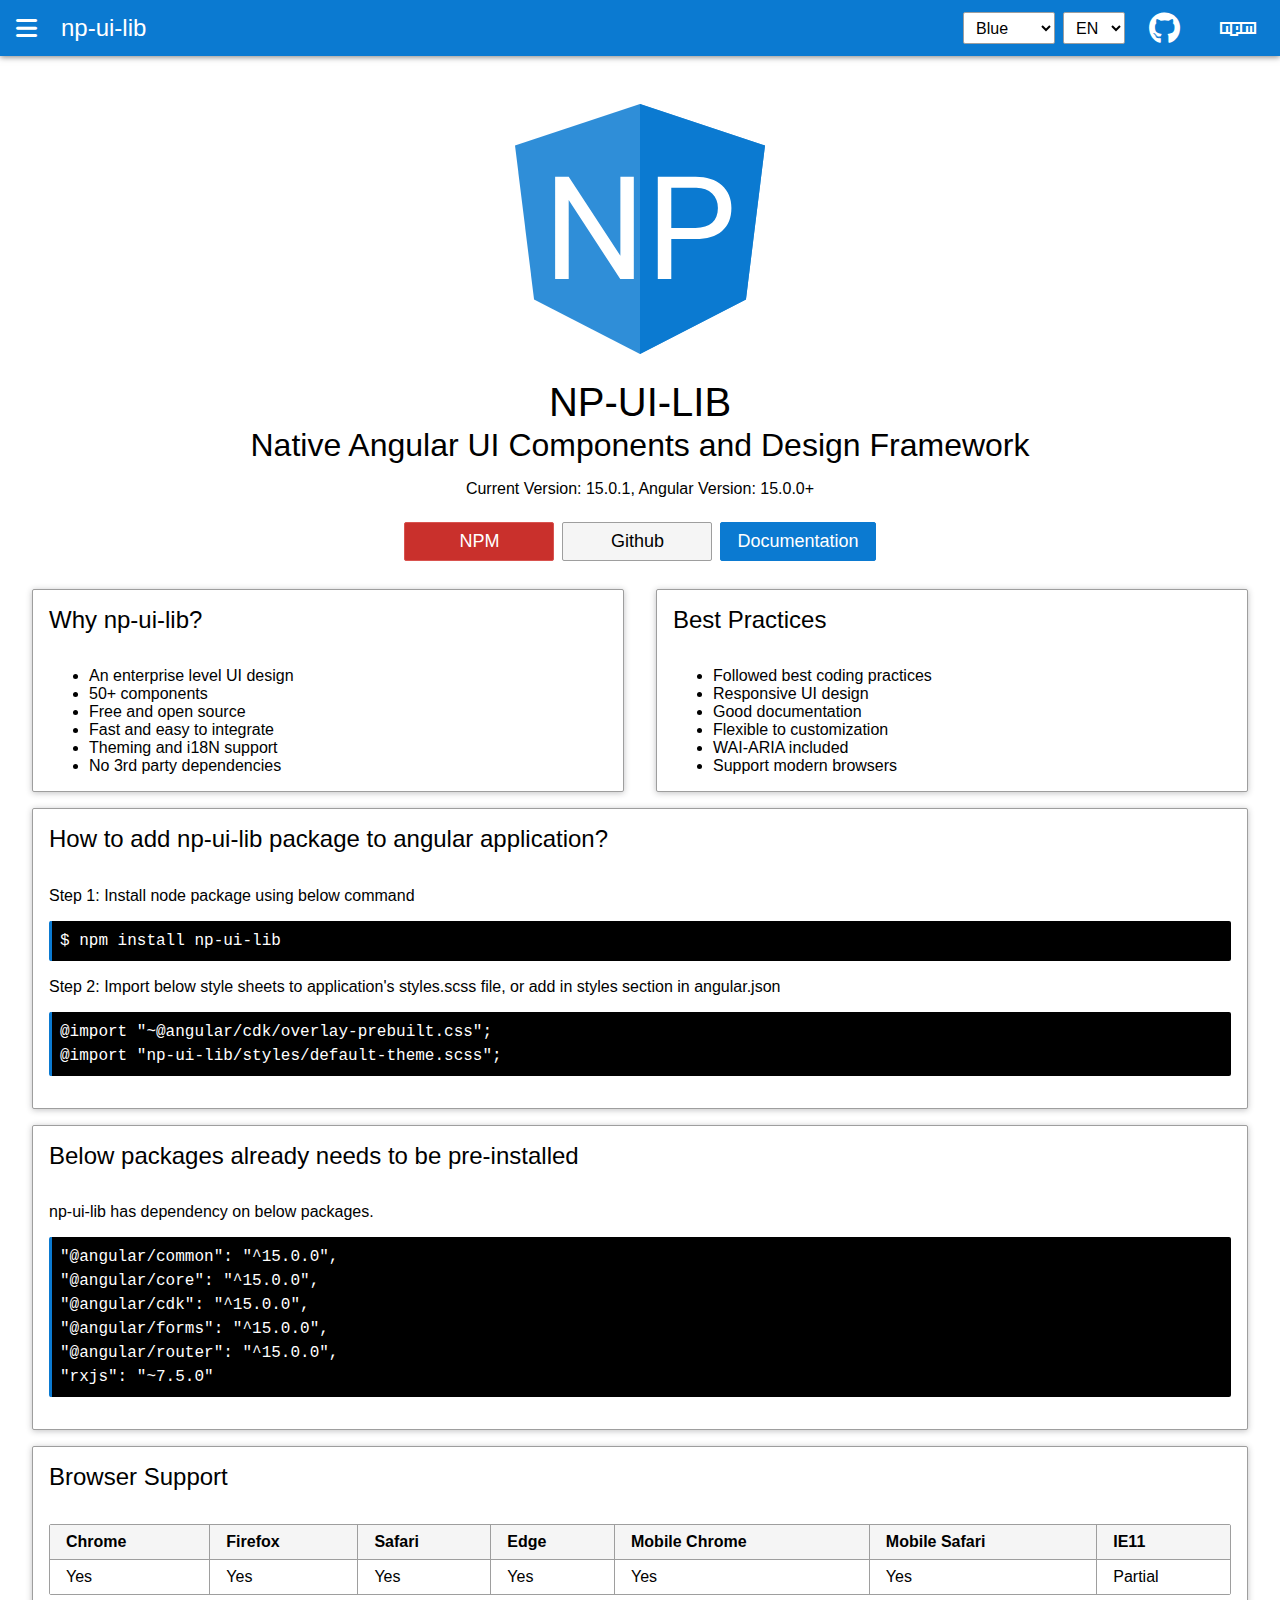
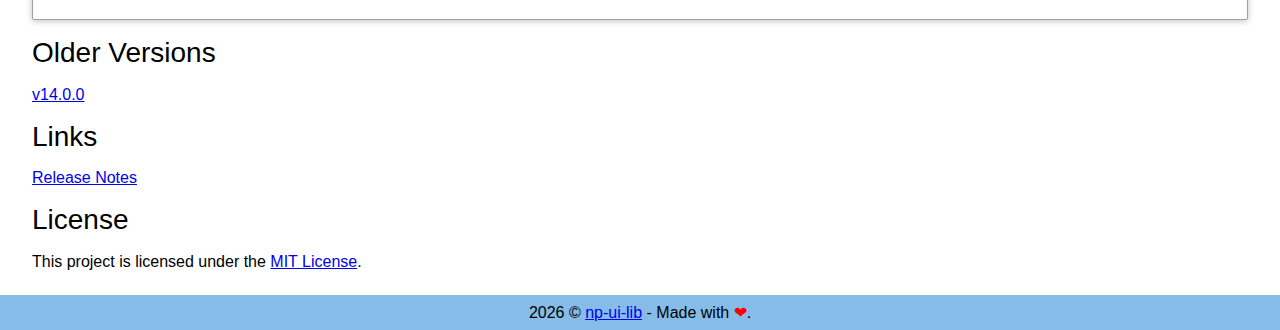
